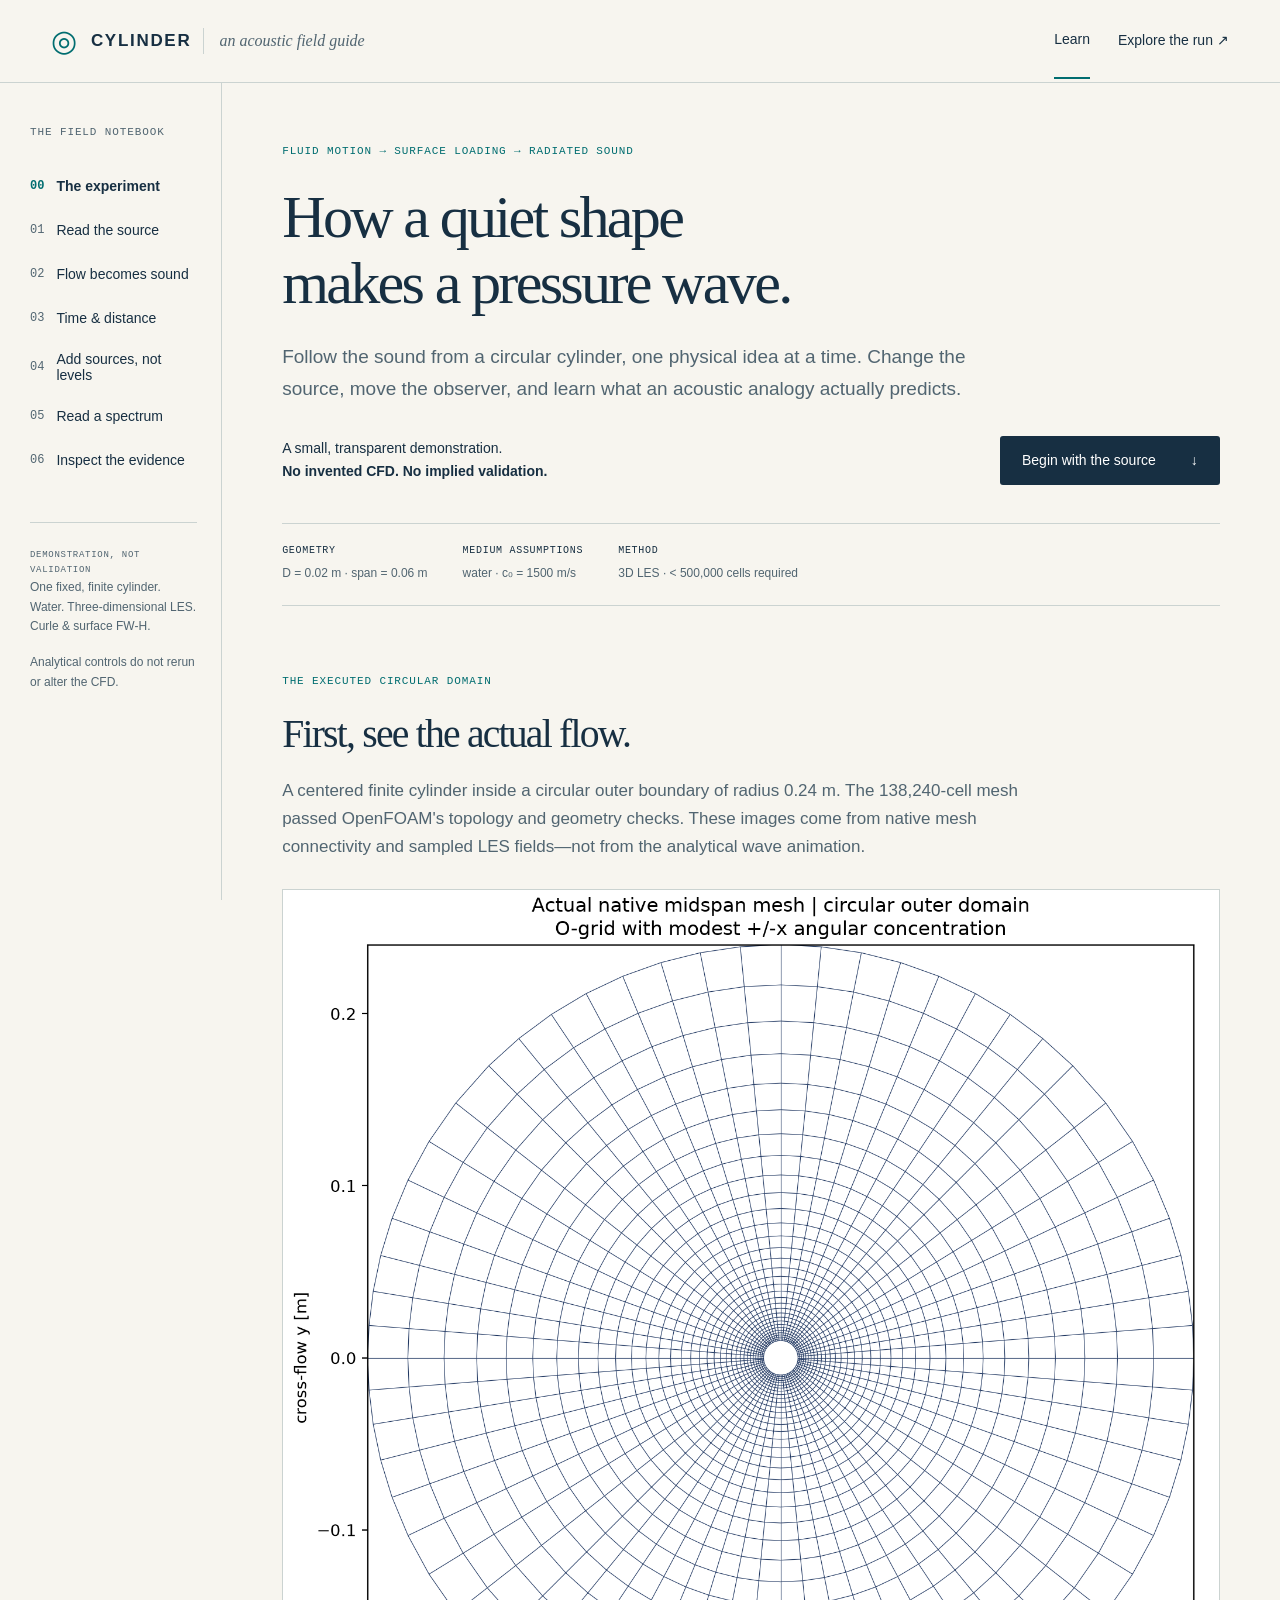
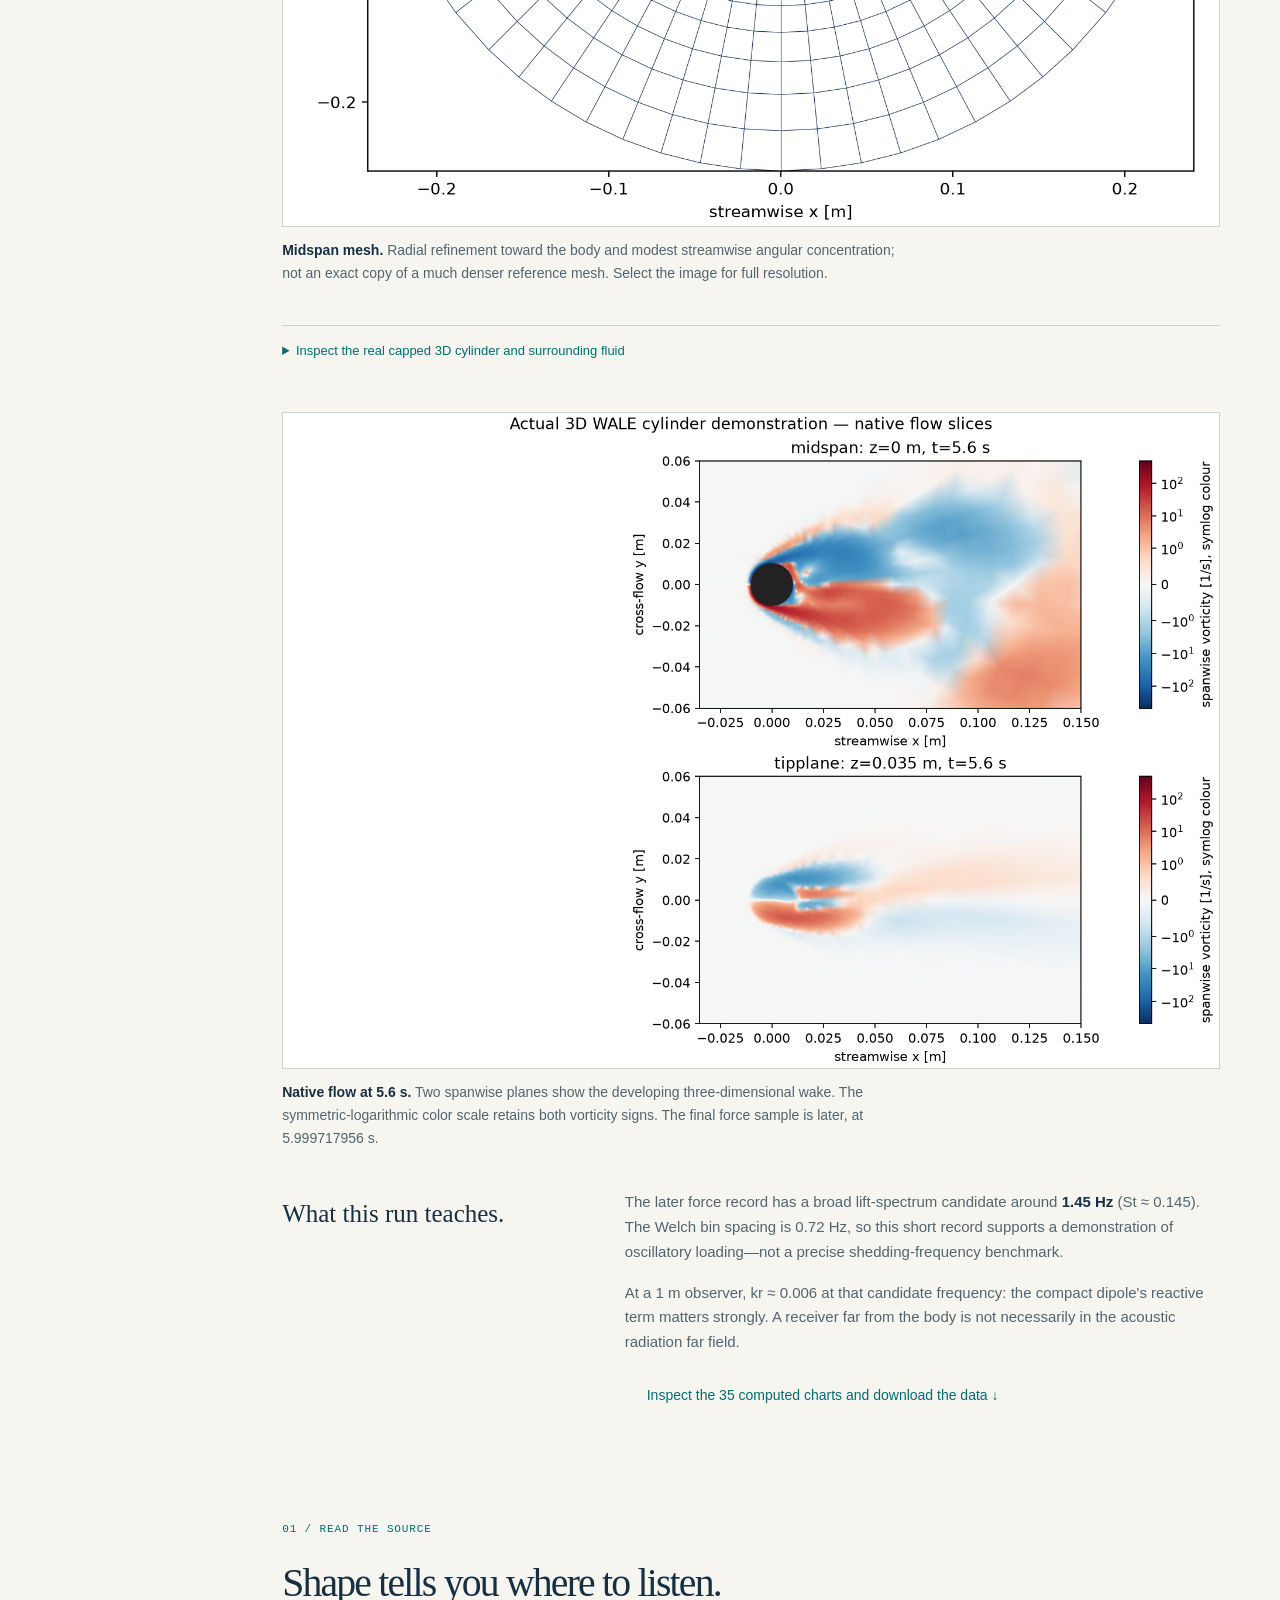
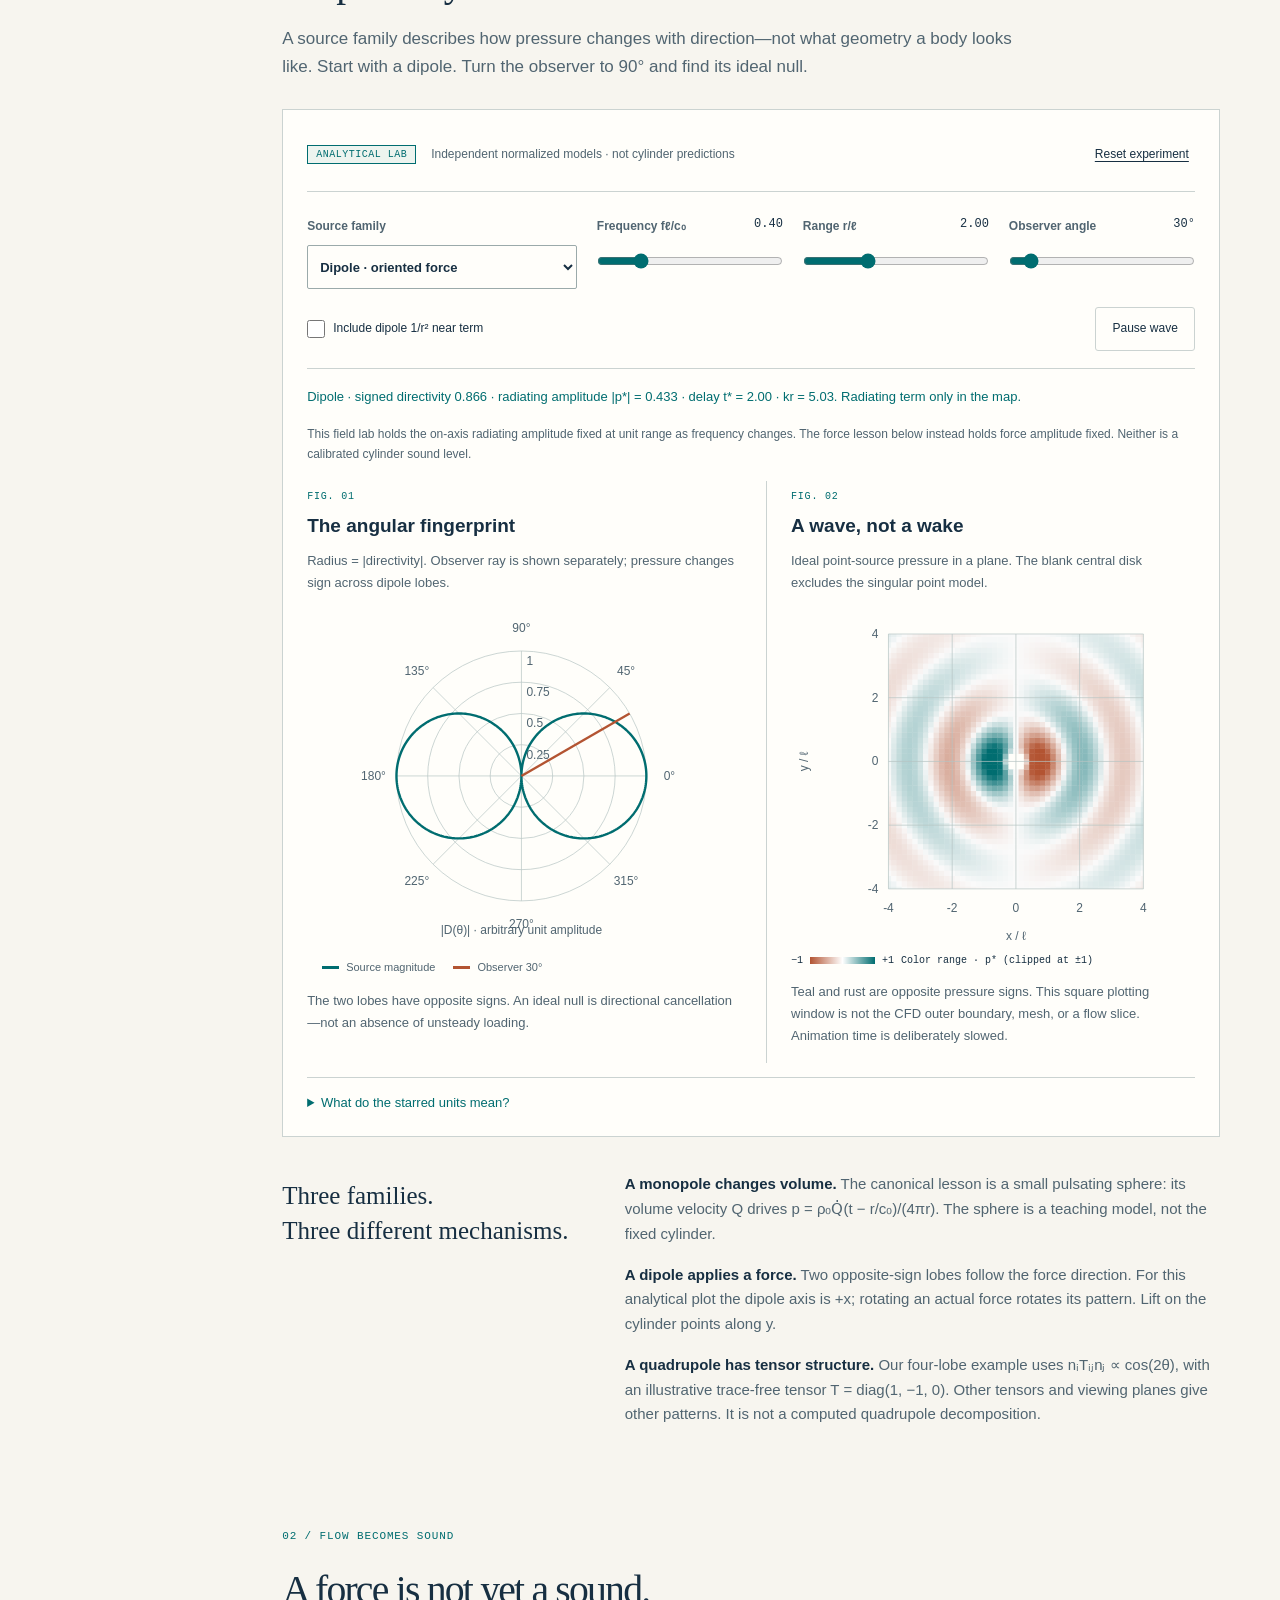
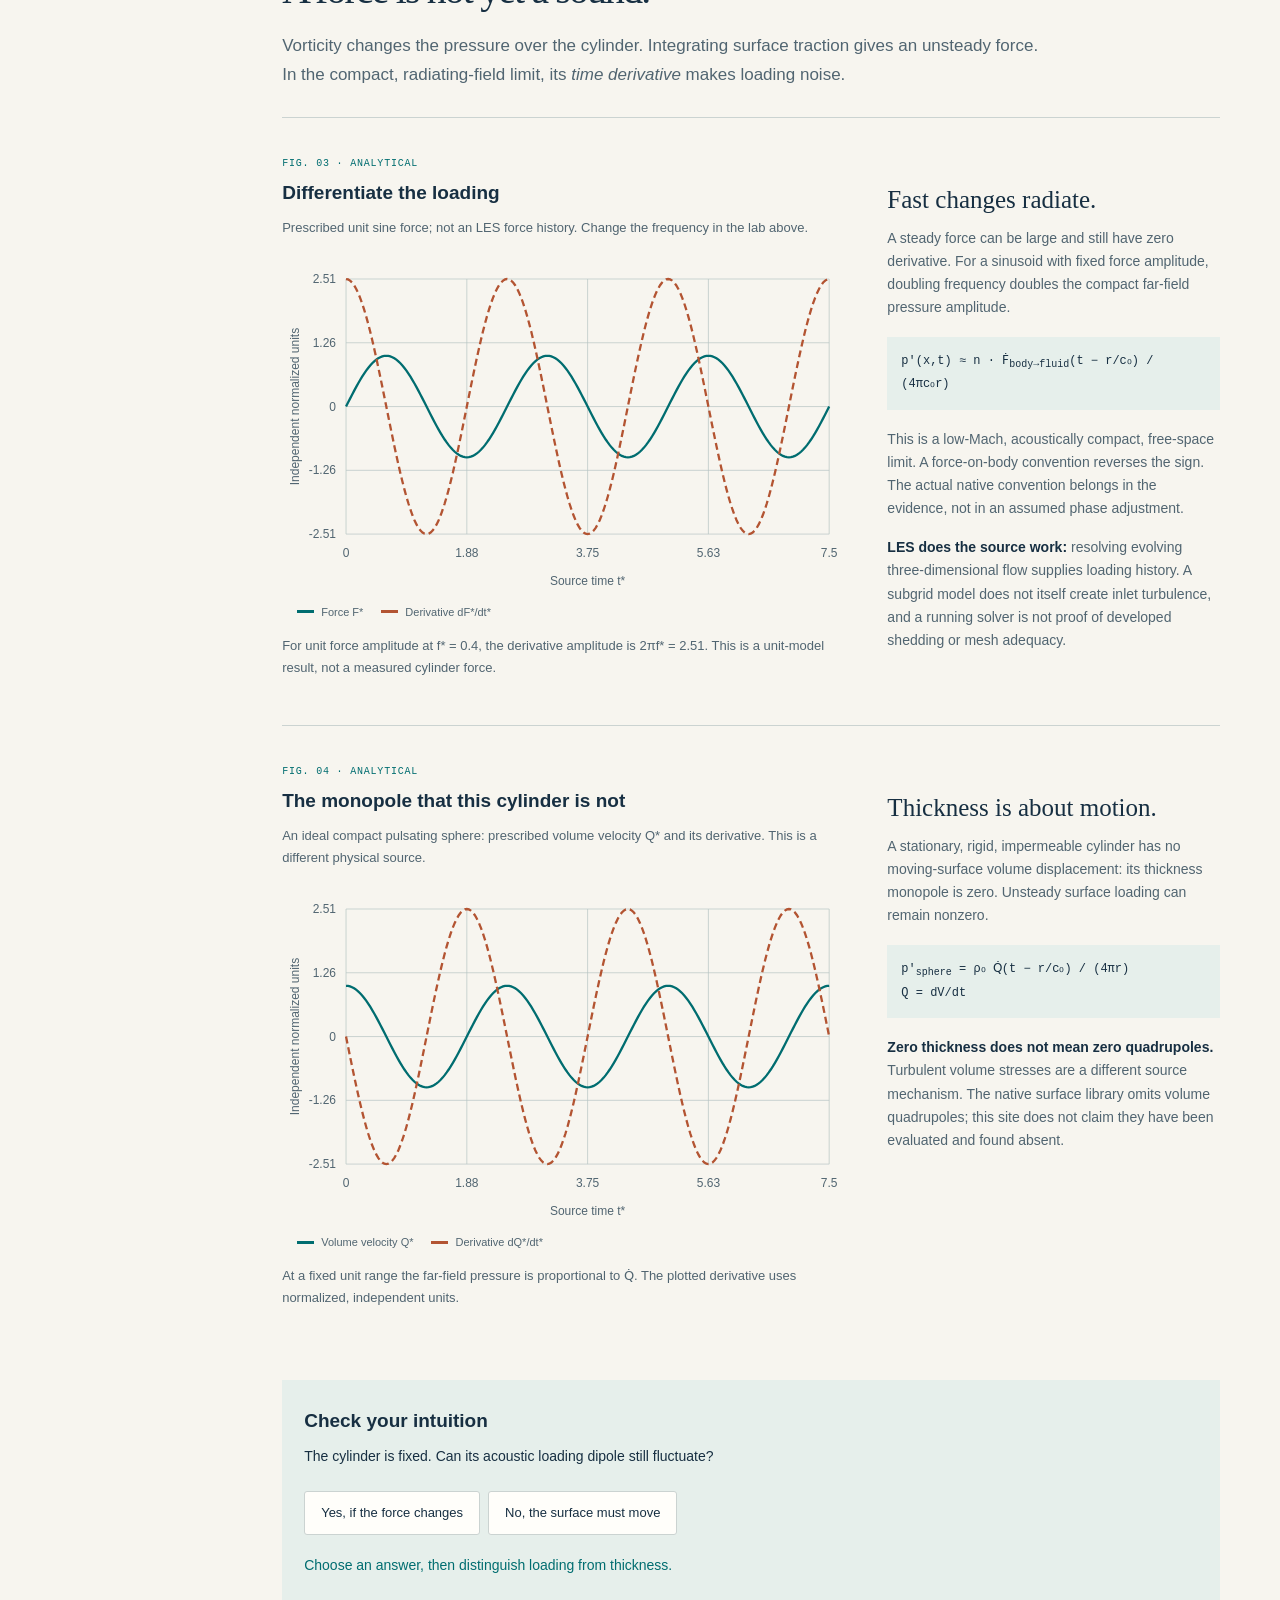
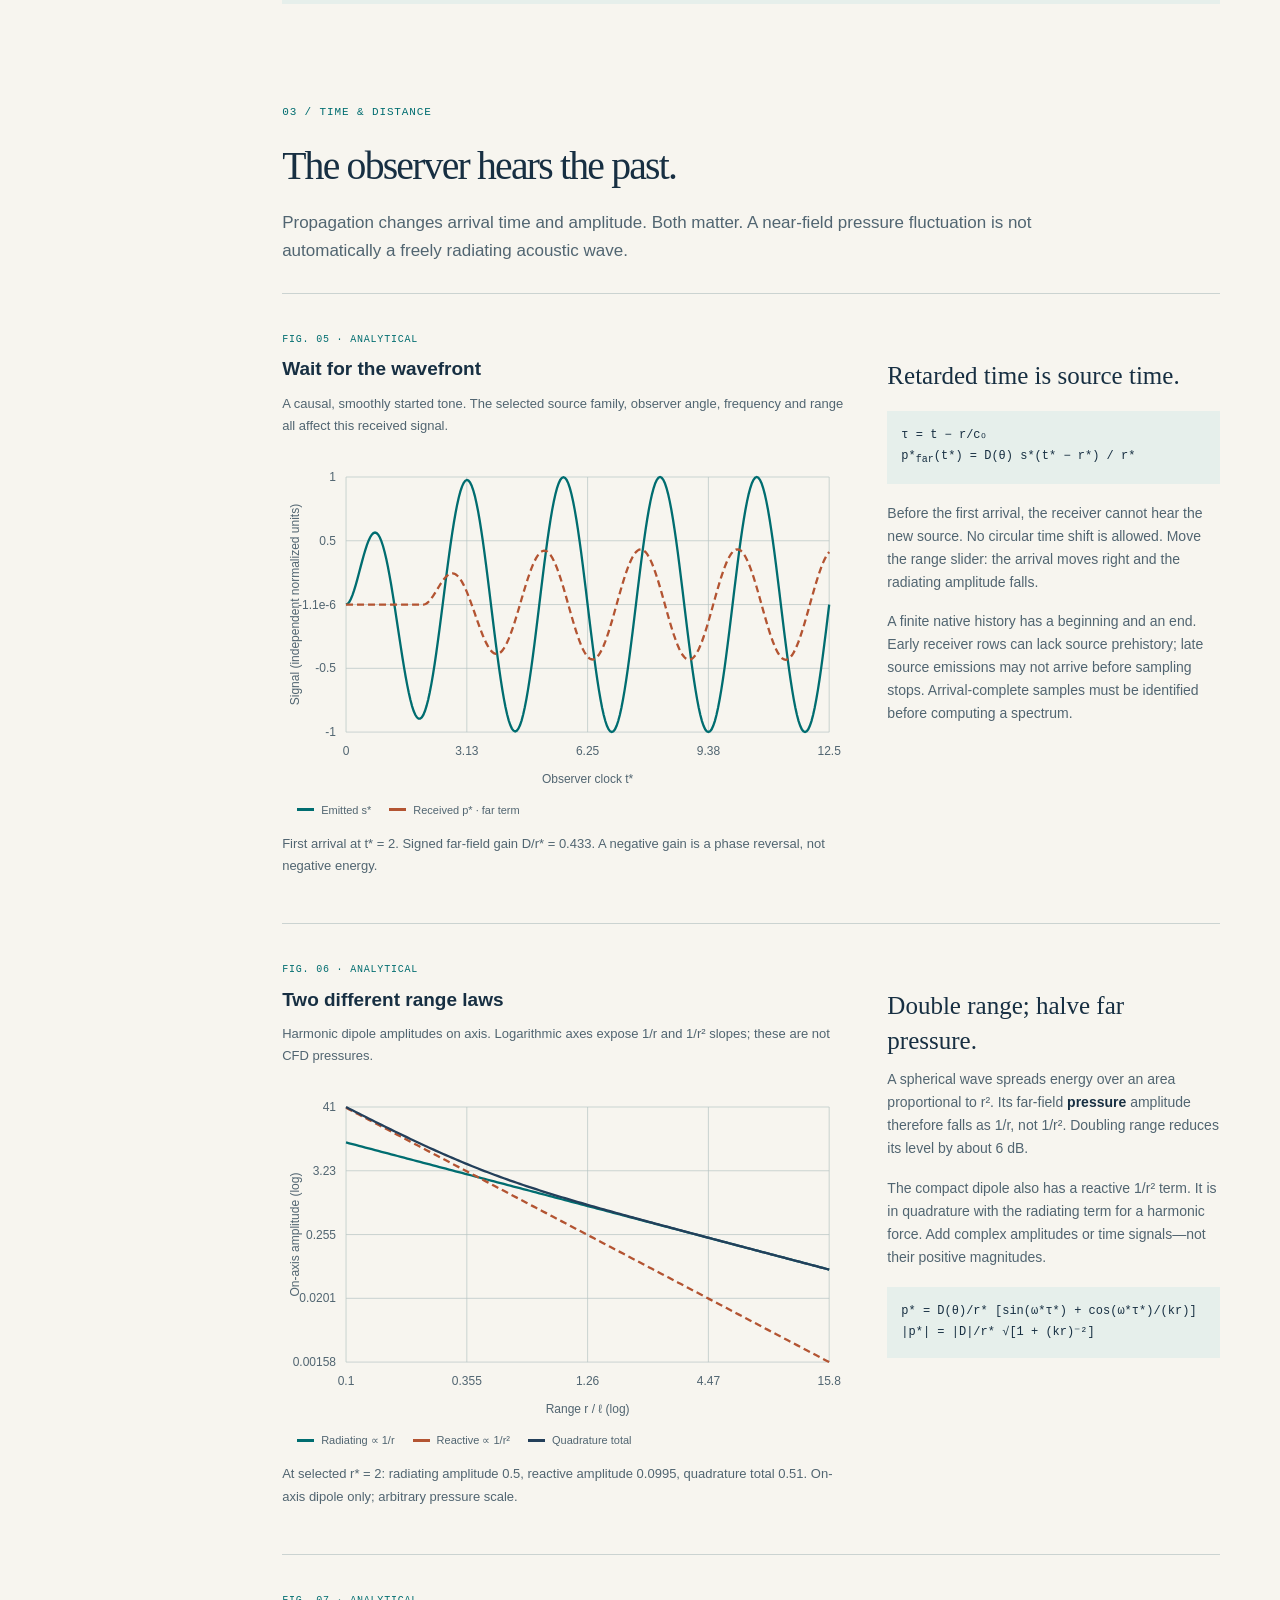
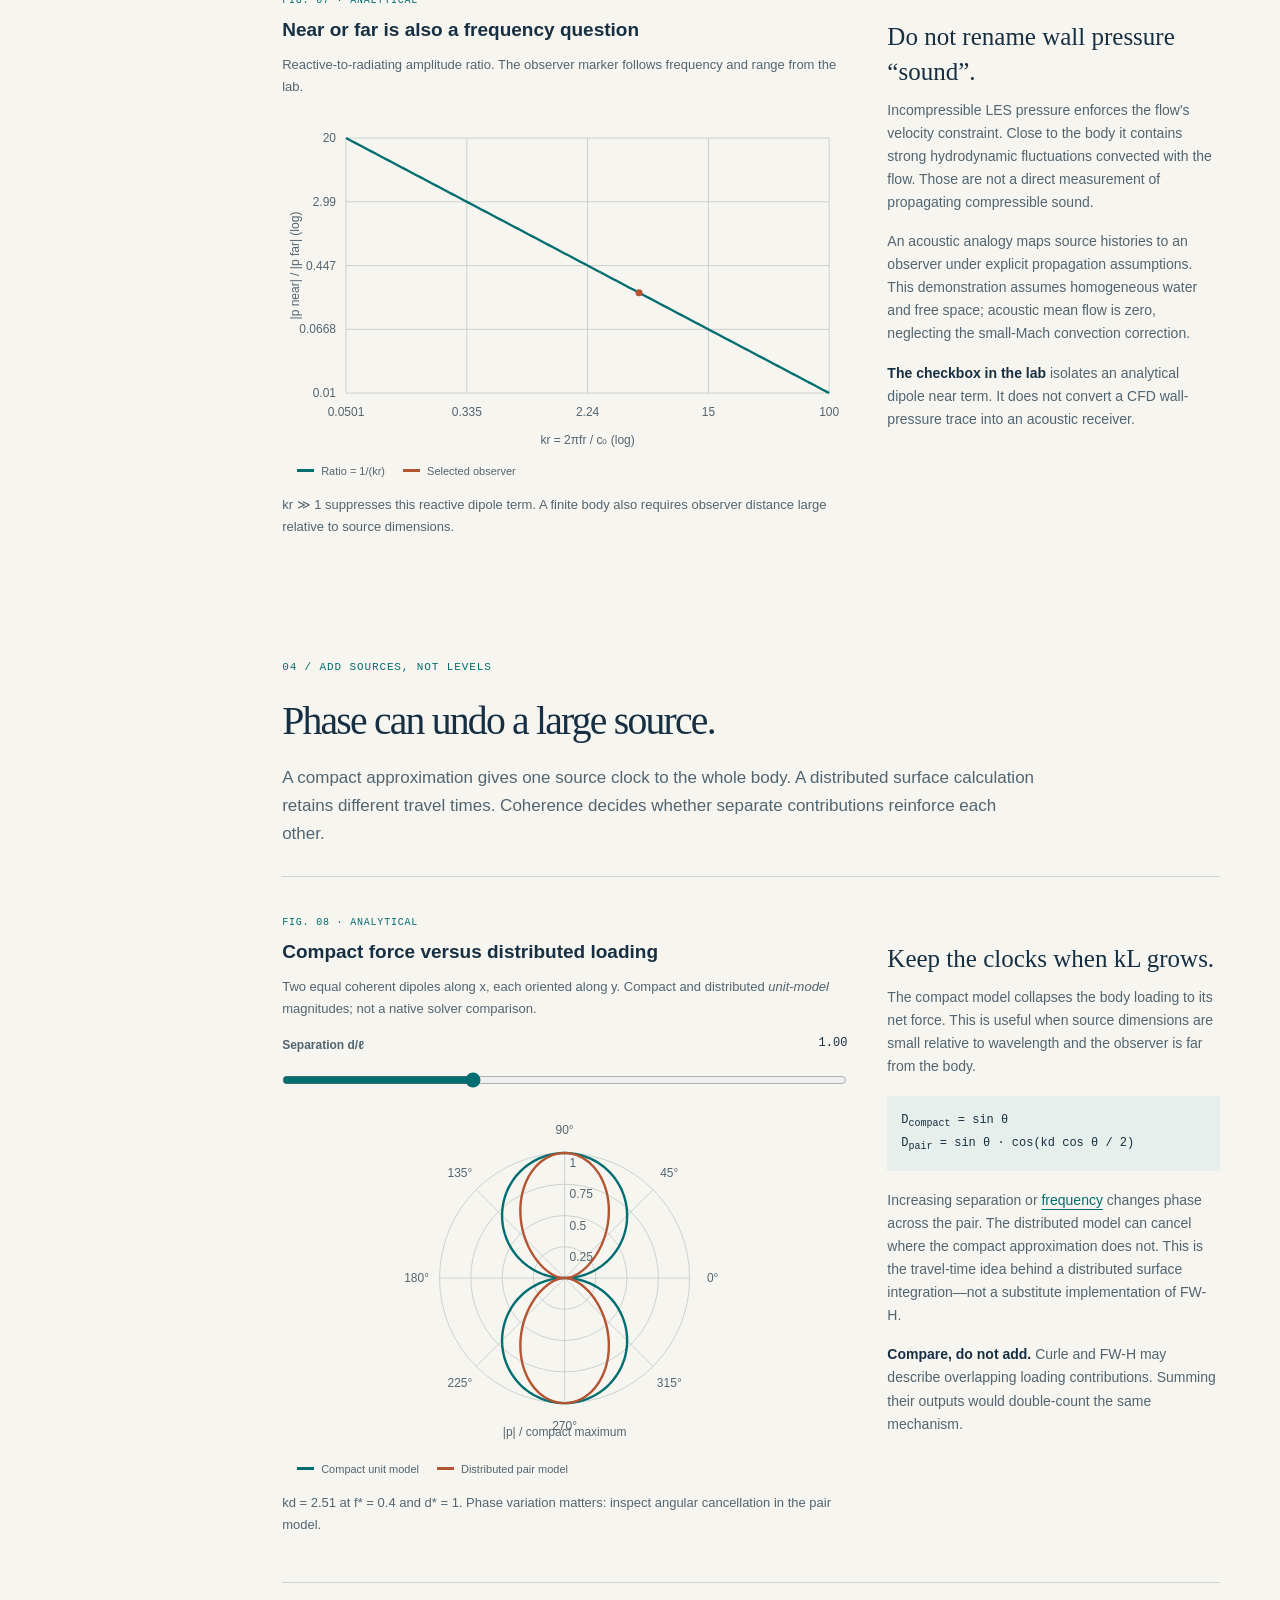
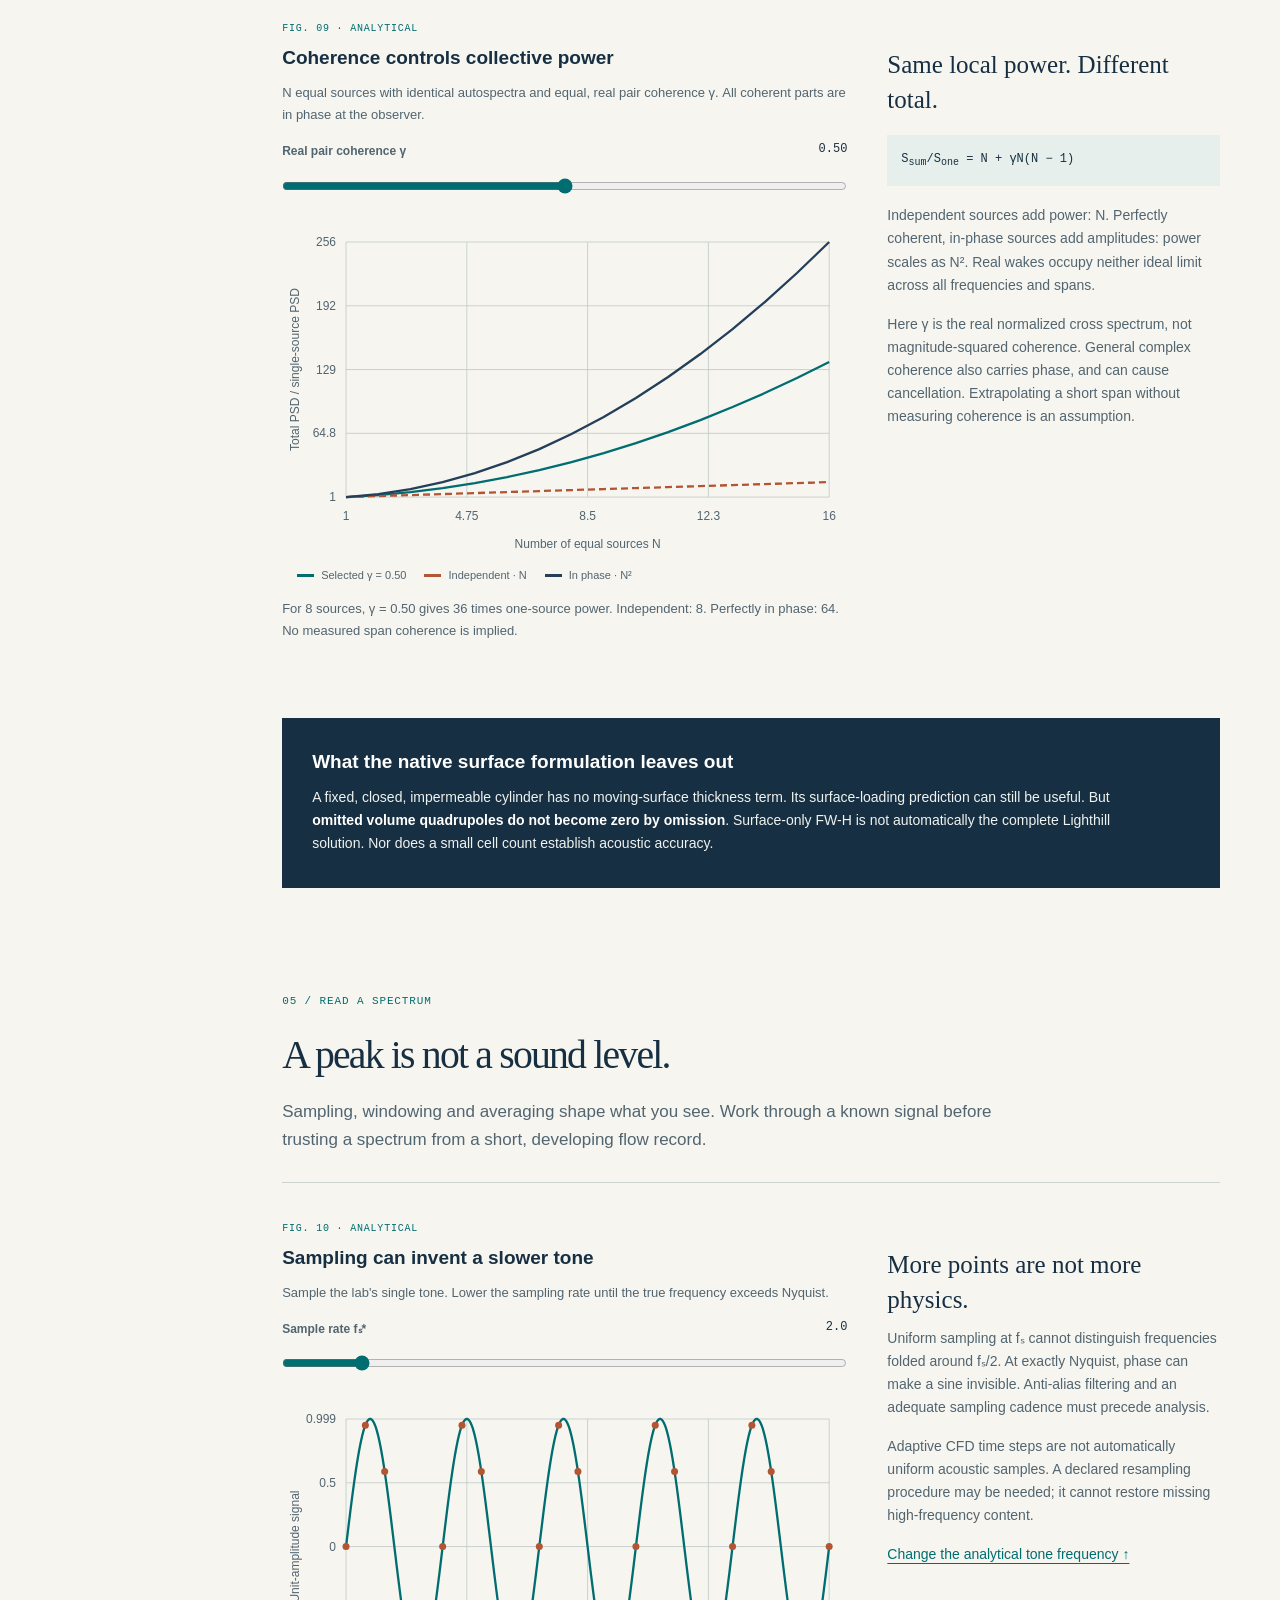
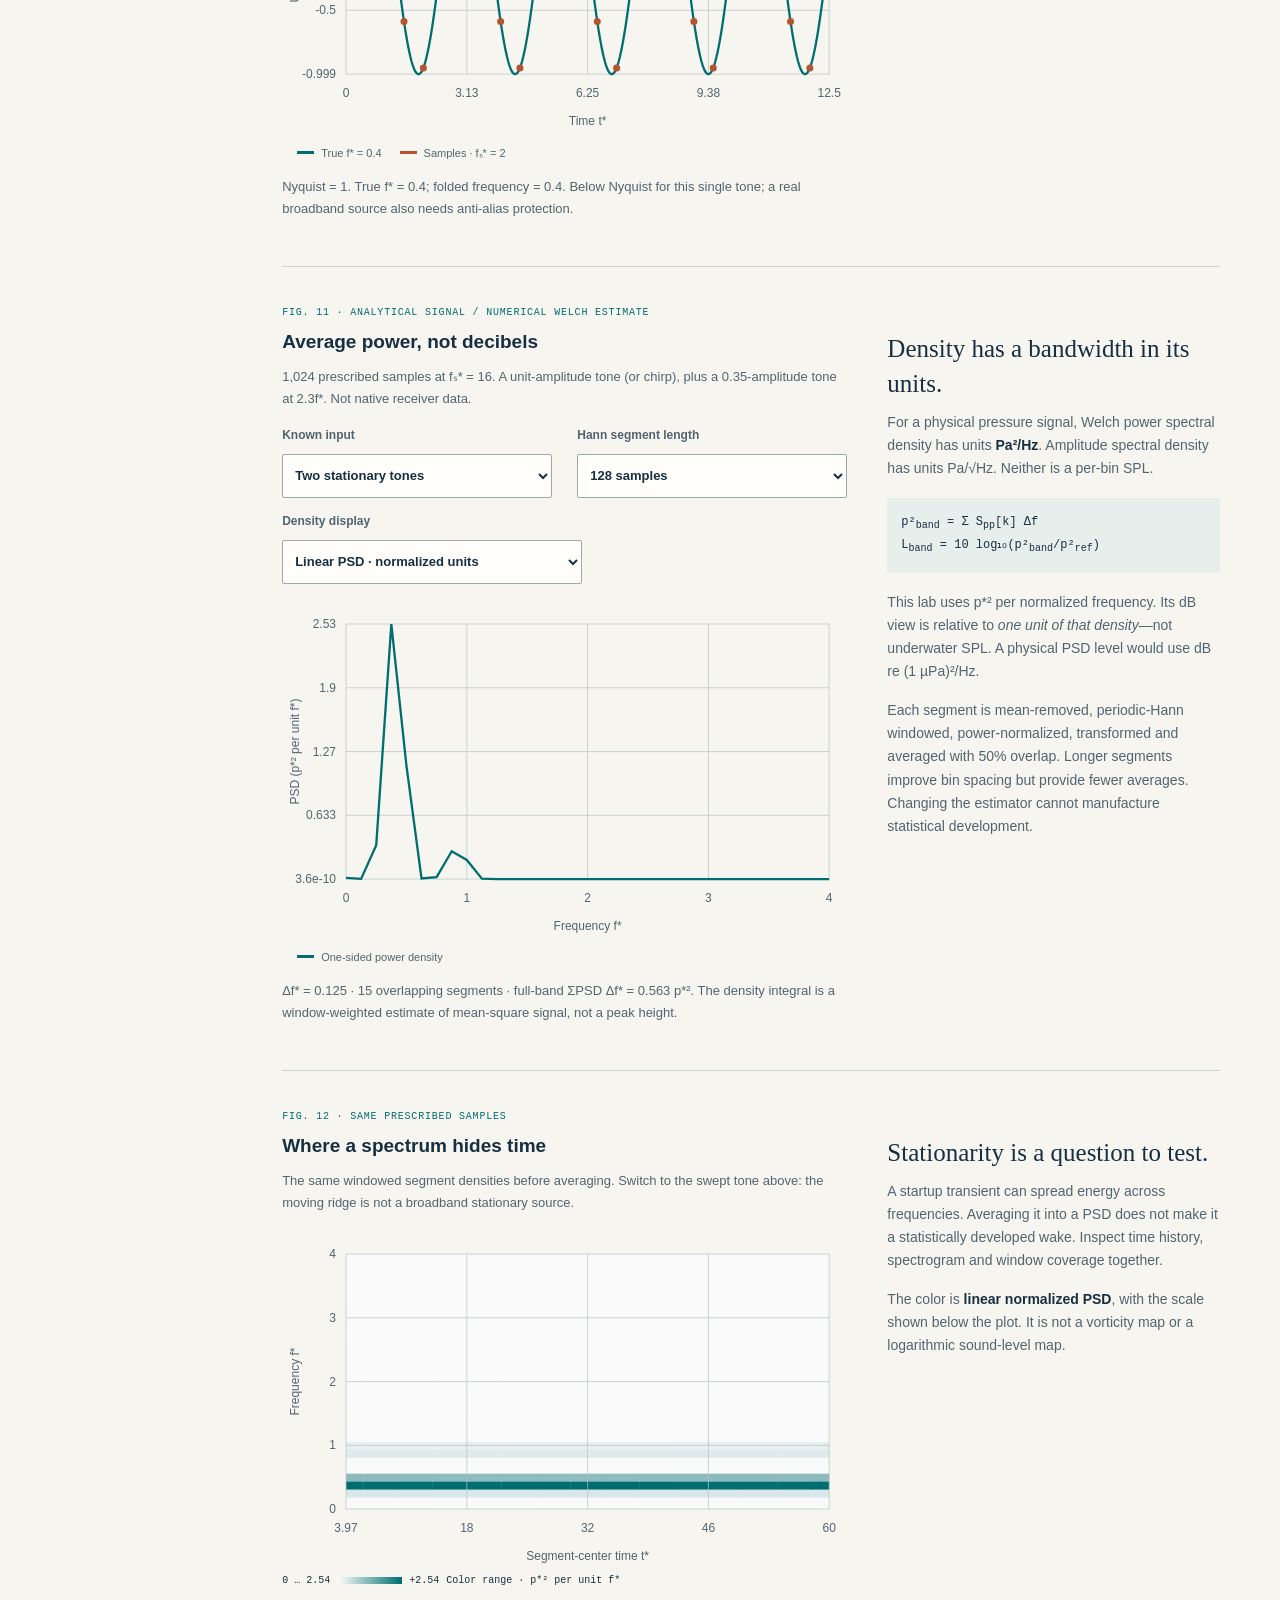
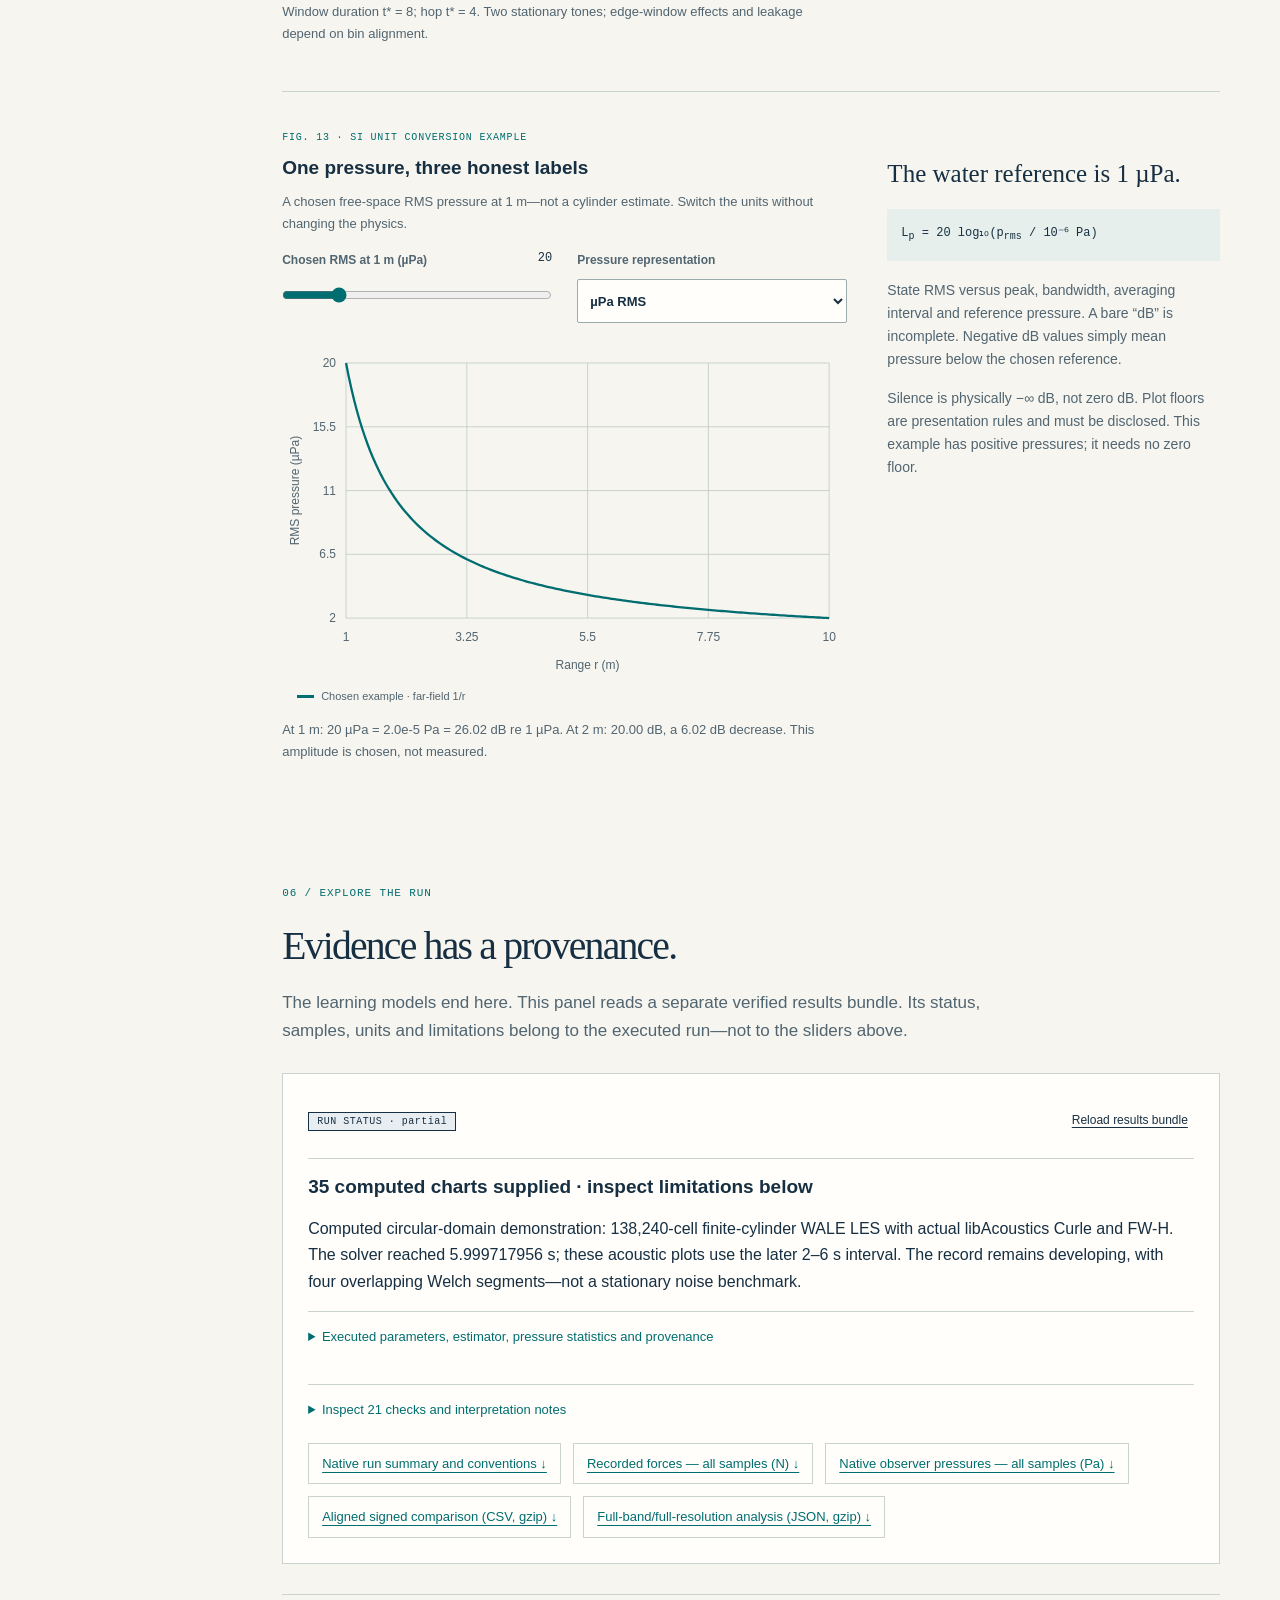
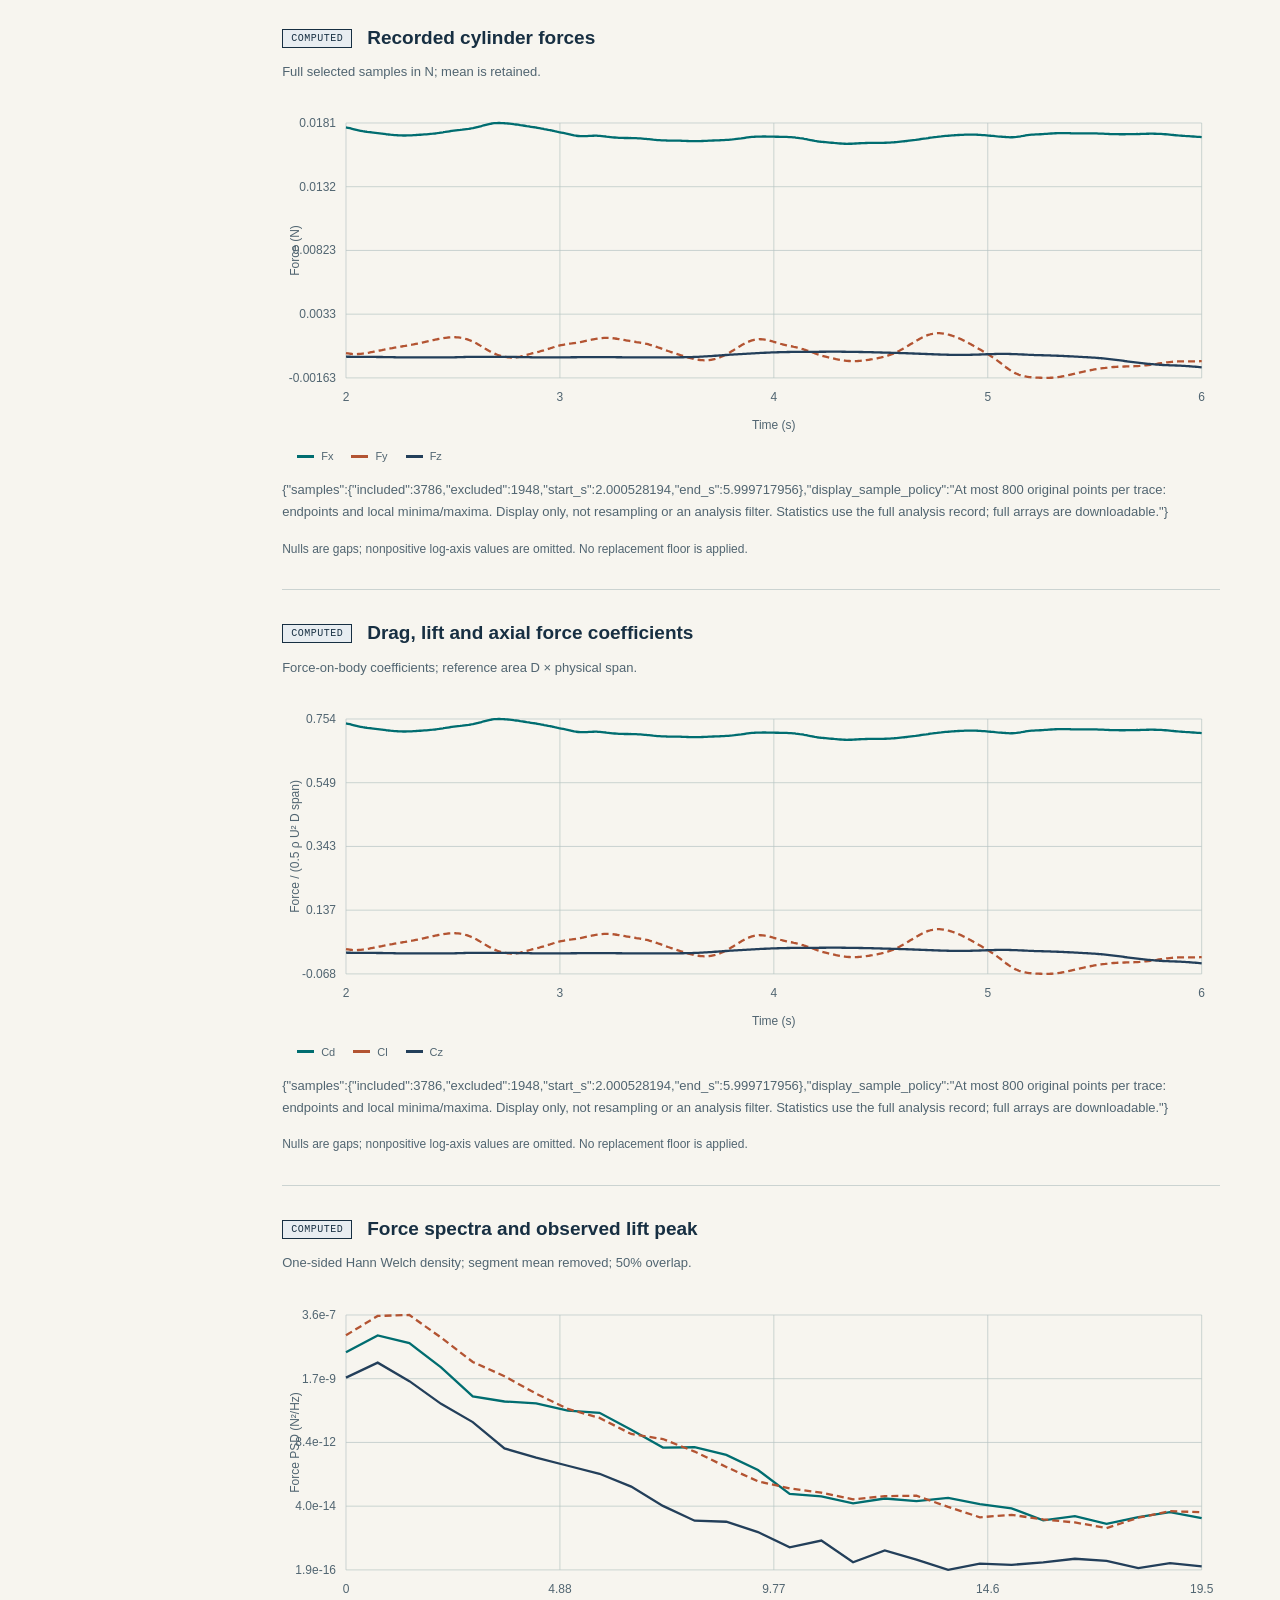
==== site/index.html @ 987f6e9f "Publish circular-cylinder LES and acoustic field guide" ====
<!doctype html>
<html lang="en">
<head>
  <meta charset="utf-8"><meta name="viewport" content="width=device-width, initial-scale=1">
  <meta name="description" content="An interactive field guide to cylinder flow, loading noise, Curle and FW-H. Analytical lessons, with separate evidence from a finite-cylinder LES demonstration.">
  <meta name="theme-color" content="#172f42">
  <title>Cylinder / an acoustic field guide</title>
  <link rel="stylesheet" href="./styles.css">
  <script type="module" src="./app.mjs"></script>
</head>
<body>
<a class="skip" href="#main">Skip to lessons</a>
<header class="masthead"><a class="wordmark" href="#intro"><span class="mark" aria-hidden="true">◎</span> CYLINDER <small>an acoustic field guide</small></a><nav aria-label="Main"><a href="#sources" class="current">Learn</a><a href="#evidence">Explore the run <span aria-hidden="true">↗</span></a></nav></header>
<div class="shell">
<aside class="sidebar"><div class="side-title">THE FIELD NOTEBOOK</div><nav aria-label="Lesson navigation"><a href="#intro">00 <span>The experiment</span></a><a href="#sources">01 <span>Read the source</span></a><a href="#loading">02 <span>Flow becomes sound</span></a><a href="#propagation">03 <span>Time & distance</span></a><a href="#summation">04 <span>Add sources, not levels</span></a><a href="#spectra">05 <span>Read a spectrum</span></a><a href="#evidence">06 <span>Inspect the evidence</span></a></nav><div class="side-note"><span class="tiny-label">DEMONSTRATION, NOT VALIDATION</span><p>One fixed, finite cylinder.<br>Water. Three-dimensional LES.<br>Curle & surface FW-H.</p><p>Analytical controls do not rerun or alter the CFD.</p></div></aside>
<main id="main">
<section id="intro" class="intro"><p class="eyebrow">FLUID MOTION → SURFACE LOADING → RADIATED SOUND</p><h1>How a quiet shape<br>makes a pressure wave.</h1><p class="standfirst">Follow the sound from a circular cylinder, one physical idea at a time. Change the source, move the observer, and learn what an acoustic analogy actually predicts.</p><div class="intro-bottom"><p>A small, transparent demonstration.<br><strong>No invented CFD. No implied validation.</strong></p><a class="button dark" href="#sources">Begin with the source <span aria-hidden="true">↓</span></a></div><div class="case-strip"><span><b>GEOMETRY</b> D = 0.02 m · span = 0.06 m</span><span><b>MEDIUM ASSUMPTIONS</b> water · c₀ = 1500 m/s</span><span><b>METHOD</b> 3D LES · &lt; 500,000 cells required</span></div></section>
<section id="native-geometry" class="lesson">
<div class="section-heading"><p class="eyebrow">THE EXECUTED CIRCULAR DOMAIN</p><h2>First, see the actual flow.</h2><p>A centered finite cylinder inside a circular outer boundary of radius 0.24 m. The 138,240-cell mesh passed OpenFOAM's topology and geometry checks. These images come from native mesh connectivity and sampled LES fields—not from the analytical wave animation.</p></div>
<figure class="native-figure"><a href="./assets/mesh_cross_section.png" target="_blank" rel="noopener"><img src="./assets/mesh_cross_section.png" alt="Actual midspan O-grid with circular outer boundary and centered cylinder" width="1600" height="1600"></a><figcaption><strong>Midspan mesh.</strong> Radial refinement toward the body and modest streamwise angular concentration; not an exact copy of a much denser reference mesh. Select the image for full resolution.</figcaption></figure>
<details class="model-note"><summary>Inspect the real capped 3D cylinder and surrounding fluid</summary><figure class="native-figure"><a href="./assets/mesh_3d.png" target="_blank" rel="noopener"><img src="./assets/mesh_3d.png" alt="Native three-dimensional mesh cutaway showing the finite cylinder, real caps, and fluid beyond both ends"></a><figcaption>The cutaway hides front outer faces for visibility. The body has actual closed end caps; this is not a periodic slice with invented cap loads.</figcaption></figure></details>
<figure class="native-figure"><a href="./assets/flow_vorticity.png" target="_blank" rel="noopener"><img src="./assets/flow_vorticity.png" alt="Native spanwise-vorticity samples at midspan and beyond one cylinder tip at 5.6 seconds"></a><figcaption><strong>Native flow at 5.6 s.</strong> Two spanwise planes show the developing three-dimensional wake. The symmetric-logarithmic color scale retains both vorticity signs. The final force sample is later, at 5.999717956 s.</figcaption></figure>
<div class="reading-row"><h3>What this run teaches.</h3><div><p>The later force record has a broad lift-spectrum candidate around <strong>1.45 Hz</strong> (St ≈ 0.145). The Welch bin spacing is 0.72 Hz, so this short record supports a demonstration of oscillatory loading—not a precise shedding-frequency benchmark.</p><p>At a 1 m observer, kr ≈ 0.006 at that candidate frequency: the compact dipole's reactive term matters strongly. A receiver far from the body is not necessarily in the acoustic radiation far field.</p><p><a class="button" href="#evidence">Inspect the 35 computed charts and download the data ↓</a></p></div></div>
</section>
<section id="sources" class="lesson"><div class="section-heading"><p class="eyebrow">01 / READ THE SOURCE</p><h2>Shape tells you where to listen.</h2><p>A source family describes how pressure changes with direction—not what geometry a body looks like. Start with a dipole. Turn the observer to 90° and find its ideal null.</p></div>
<div class="experiment"><div class="experiment-top"><span class="badge analytical">ANALYTICAL LAB</span><p>Independent normalized models · not cylinder predictions</p><button id="reset" type="button" class="quiet">Reset experiment</button></div>
<div class="controls"><label for="family">Source family<select id="family"><option value="dipole">Dipole · oriented force</option><option value="monopole">Monopole · volume velocity</option><option value="quadrupole">Quadrupole · tensor example</option></select></label><label for="frequency">Frequency fℓ/c₀ <output id="frequency-value" for="frequency">0.40</output><input id="frequency" type="range" min="0.1" max="1.5" step="0.05" value="0.4"></label><label for="range">Range r/ℓ <output id="range-value" for="range">2.00</output><input id="range" type="range" min="0.5" max="5" step="0.1" value="2"></label><label for="angle">Observer angle <output id="angle-value" for="angle">30°</output><input id="angle" type="range" min="0" max="360" step="5" value="30"></label></div>
<div class="lab-toolbar"><label for="near"><input id="near" type="checkbox"> Include dipole 1/r² near term</label><button id="pause" type="button" aria-pressed="false">Pause wave</button></div><p class="live-result" id="experiment-feedback" role="status"></p><p class="hint">This field lab holds the on-axis radiating amplitude fixed at unit range as frequency changes. The force lesson below instead holds force amplitude fixed. Neither is a calibrated cylinder sound level.</p>
<div class="figure-pair"><figure><figcaption><span class="figure-num">FIG. 01</span><h3>The angular fingerprint</h3><p>Radius = |directivity|. Observer ray is shown separately; pressure changes sign across dipole lobes.</p></figcaption><div id="directivity-plot" class="plot"></div><p id="source-feedback" class="figure-note"></p></figure><figure><figcaption><span class="figure-num">FIG. 02</span><h3>A wave, not a wake</h3><p>Ideal point-source pressure in a plane. The blank central disk excludes the singular point model.</p></figcaption><div id="wave-plot" class="plot"></div><p class="figure-note">Teal and rust are opposite pressure signs. This square plotting window is not the CFD outer boundary, mesh, or a flow slice. Animation time is deliberately slowed.</p></figure></div>
<details class="model-note"><summary>What do the starred units mean?</summary><p>Choose an arbitrary length ℓ. Then r* = r/ℓ, t* = c₀t/ℓ, and f* = fℓ/c₀. Pressure p* uses an independent arbitrary scale. No value in this lab is calibrated to the cylinder. Far-field amplitudes are matched across families to compare <em>shape</em>, not source efficiency. Frequency here is not a measured shedding frequency.</p></details></div>
<div class="reading-row"><h3>Three families.<br>Three different mechanisms.</h3><div><p><strong>A monopole changes volume.</strong> The canonical lesson is a small pulsating sphere: its volume velocity Q drives p = ρ₀Q̇(t − r/c₀)/(4πr). The sphere is a teaching model, not the fixed cylinder.</p><p><strong>A dipole applies a force.</strong> Two opposite-sign lobes follow the force direction. For this analytical plot the dipole axis is +x; rotating an actual force rotates its pattern. Lift on the cylinder points along y.</p><p><strong>A quadrupole has tensor structure.</strong> Our four-lobe example uses nᵢTᵢⱼnⱼ ∝ cos(2θ), with an illustrative trace-free tensor T = diag(1, −1, 0). Other tensors and viewing planes give other patterns. It is not a computed quadrupole decomposition.</p></div></div>
</section>
<section id="loading" class="lesson"><div class="section-heading"><p class="eyebrow">02 / FLOW BECOMES SOUND</p><h2>A force is not yet a sound.</h2><p>Vorticity changes the pressure over the cylinder. Integrating surface traction gives an unsteady force. In the compact, radiating-field limit, its <em>time derivative</em> makes loading noise.</p></div>
<div class="lesson-grid"><figure><figcaption><span class="figure-num">FIG. 03 · ANALYTICAL</span><h3>Differentiate the loading</h3><p>Prescribed unit sine force; not an LES force history. Change the frequency in the lab above.</p></figcaption><div id="loading-plot" class="plot"></div><p id="loading-feedback" class="figure-note"></p></figure><div class="lesson-copy"><h3>Fast changes radiate.</h3><p>A steady force can be large and still have zero derivative. For a sinusoid with fixed force amplitude, doubling frequency doubles the compact far-field pressure amplitude.</p><div class="equation">p′(x,t) ≈ n · Ḟ<sub>body→fluid</sub>(t − r/c₀) / (4πc₀r)</div><p>This is a low-Mach, acoustically compact, free-space limit. A force-on-body convention reverses the sign. The actual native convention belongs in the evidence, not in an assumed phase adjustment.</p><p><strong>LES does the source work:</strong> resolving evolving three-dimensional flow supplies loading history. A subgrid model does not itself create inlet turbulence, and a running solver is not proof of developed shedding or mesh adequacy.</p></div></div>
<div class="lesson-grid"><figure><figcaption><span class="figure-num">FIG. 04 · ANALYTICAL</span><h3>The monopole that this cylinder is not</h3><p>An ideal compact pulsating sphere: prescribed volume velocity Q* and its derivative. This is a different physical source.</p></figcaption><div id="monopole-plot" class="plot"></div><p class="figure-note">At a fixed unit range the far-field pressure is proportional to Q̇. The plotted derivative uses normalized, independent units.</p></figure><div class="lesson-copy"><h3>Thickness is about motion.</h3><p>A stationary, rigid, impermeable cylinder has no moving-surface volume displacement: its thickness monopole is zero. Unsteady surface loading can remain nonzero.</p><div class="equation">p′<sub>sphere</sub> = ρ₀ Q̇(t − r/c₀) / (4πr)<br>Q = dV/dt</div><p><strong>Zero thickness does not mean zero quadrupoles.</strong> Turbulent volume stresses are a different source mechanism. The native surface library omits volume quadrupoles; this site does not claim they have been evaluated and found absent.</p></div></div>
<div class="quiz"><h3>Check your intuition</h3><p>The cylinder is fixed. Can its acoustic loading dipole still fluctuate?</p><button type="button" data-answer="yes">Yes, if the force changes</button><button type="button" data-answer="no">No, the surface must move</button><p class="feedback" id="quiz-feedback" role="status">Choose an answer, then distinguish loading from thickness.</p></div></section>
<section id="propagation" class="lesson"><div class="section-heading"><p class="eyebrow">03 / TIME & DISTANCE</p><h2>The observer hears the past.</h2><p>Propagation changes arrival time and amplitude. Both matter. A near-field pressure fluctuation is not automatically a freely radiating acoustic wave.</p></div>
<div class="lesson-grid"><figure><figcaption><span class="figure-num">FIG. 05 · ANALYTICAL</span><h3>Wait for the wavefront</h3><p>A causal, smoothly started tone. The selected source family, observer angle, frequency and range all affect this received signal.</p></figcaption><div id="retardation-plot" class="plot"></div><p id="retardation-feedback" class="figure-note"></p></figure><div class="lesson-copy"><h3>Retarded time is source time.</h3><div class="equation">τ = t − r/c₀<br>p*<sub>far</sub>(t*) = D(θ) s*(t* − r*) / r*</div><p>Before the first arrival, the receiver cannot hear the new source. No circular time shift is allowed. Move the range slider: the arrival moves right and the radiating amplitude falls.</p><p>A finite native history has a beginning and an end. Early receiver rows can lack source prehistory; late source emissions may not arrive before sampling stops. Arrival-complete samples must be identified before computing a spectrum.</p></div></div>
<div class="lesson-grid"><figure><figcaption><span class="figure-num">FIG. 06 · ANALYTICAL</span><h3>Two different range laws</h3><p>Harmonic dipole amplitudes on axis. Logarithmic axes expose 1/r and 1/r² slopes; these are not CFD pressures.</p></figcaption><div id="range-plot" class="plot"></div><p id="range-feedback" class="figure-note"></p></figure><div class="lesson-copy"><h3>Double range; halve far pressure.</h3><p>A spherical wave spreads energy over an area proportional to r². Its far-field <strong>pressure</strong> amplitude therefore falls as 1/r, not 1/r². Doubling range reduces its level by about 6 dB.</p><p>The compact dipole also has a reactive 1/r² term. It is in quadrature with the radiating term for a harmonic force. Add complex amplitudes or time signals—not their positive magnitudes.</p><div class="equation">p* = D(θ)/r* [sin(ω*τ*) + cos(ω*τ*)/(kr)]<br>|p*| = |D|/r* √[1 + (kr)⁻²]</div></div></div>
<div class="lesson-grid"><figure><figcaption><span class="figure-num">FIG. 07 · ANALYTICAL</span><h3>Near or far is also a frequency question</h3><p>Reactive-to-radiating amplitude ratio. The observer marker follows frequency and range from the lab.</p></figcaption><div id="nearfield-plot" class="plot"></div><p class="figure-note">kr ≫ 1 suppresses this reactive dipole term. A finite body also requires observer distance large relative to source dimensions.</p></figure><div class="lesson-copy"><h3>Do not rename wall pressure “sound”.</h3><p>Incompressible LES pressure enforces the flow's velocity constraint. Close to the body it contains strong hydrodynamic fluctuations convected with the flow. Those are not a direct measurement of propagating compressible sound.</p><p>An acoustic analogy maps source histories to an observer under explicit propagation assumptions. This demonstration assumes homogeneous water and free space; acoustic mean flow is zero, neglecting the small-Mach convection correction.</p><p><strong>The checkbox in the lab</strong> isolates an analytical dipole near term. It does not convert a CFD wall-pressure trace into an acoustic receiver.</p></div></div></section>
<!-- Additional lessons are inserted below as independently tested slices. -->
<section id="summation" class="lesson"><div class="section-heading"><p class="eyebrow">04 / ADD SOURCES, NOT LEVELS</p><h2>Phase can undo a large source.</h2><p>A compact approximation gives one source clock to the whole body. A distributed surface calculation retains different travel times. Coherence decides whether separate contributions reinforce each other.</p></div>
<div class="lesson-grid"><figure><figcaption><span class="figure-num">FIG. 08 · ANALYTICAL</span><h3>Compact force versus distributed loading</h3><p>Two equal coherent dipoles along x, each oriented along y. Compact and distributed <em>unit-model</em> magnitudes; not a native solver comparison.</p></figcaption><div class="local-controls"><label for="separation">Separation d/ℓ <output id="separation-value" for="separation">1.00</output><input id="separation" type="range" min="0" max="3" step="0.1" value="1"></label></div><div id="compact-plot" class="plot"></div><p id="compact-feedback" class="figure-note"></p></figure><div class="lesson-copy"><h3>Keep the clocks when kL grows.</h3><p>The compact model collapses the body loading to its net force. This is useful when source dimensions are small relative to wavelength and the observer is far from the body.</p><div class="equation">D<sub>compact</sub> = sin θ<br>D<sub>pair</sub> = sin θ · cos(kd cos θ / 2)</div><p>Increasing separation or <a href="#sources">frequency</a> changes phase across the pair. The distributed model can cancel where the compact approximation does not. This is the travel-time idea behind a distributed surface integration—not a substitute implementation of FW-H.</p><p><strong>Compare, do not add.</strong> Curle and FW-H may describe overlapping loading contributions. Summing their outputs would double-count the same mechanism.</p></div></div>
<div class="lesson-grid"><figure><figcaption><span class="figure-num">FIG. 09 · ANALYTICAL</span><h3>Coherence controls collective power</h3><p>N equal sources with identical autospectra and equal, real pair coherence γ. All coherent parts are in phase at the observer.</p></figcaption><div class="local-controls"><label for="coherence">Real pair coherence γ <output id="coherence-value" for="coherence">0.50</output><input id="coherence" type="range" min="0" max="1" step="0.05" value="0.5"></label></div><div id="coherence-plot" class="plot"></div><p id="coherence-feedback" class="figure-note"></p></figure><div class="lesson-copy"><h3>Same local power. Different total.</h3><div class="equation">S<sub>sum</sub>/S<sub>one</sub> = N + γN(N − 1)</div><p>Independent sources add power: N. Perfectly coherent, in-phase sources add amplitudes: power scales as N². Real wakes occupy neither ideal limit across all frequencies and spans.</p><p>Here γ is the real normalized cross spectrum, not magnitude-squared coherence. General complex coherence also carries phase, and can cause cancellation. Extrapolating a short span without measuring coherence is an assumption.</p></div></div>
<div class="callout"><h3>What the native surface formulation leaves out</h3><p>A fixed, closed, impermeable cylinder has no moving-surface thickness term. Its surface-loading prediction can still be useful. But <strong>omitted volume quadrupoles do not become zero by omission</strong>. Surface-only FW-H is not automatically the complete Lighthill solution. Nor does a small cell count establish acoustic accuracy.</p></div></section>
<!-- Spectral and results lessons follow. -->
<section id="spectra" class="lesson"><div class="section-heading"><p class="eyebrow">05 / READ A SPECTRUM</p><h2>A peak is not a sound level.</h2><p>Sampling, windowing and averaging shape what you see. Work through a known signal before trusting a spectrum from a short, developing flow record.</p></div>
<div class="lesson-grid"><figure><figcaption><span class="figure-num">FIG. 10 · ANALYTICAL</span><h3>Sampling can invent a slower tone</h3><p>Sample the lab's single tone. Lower the sampling rate until the true frequency exceeds Nyquist.</p></figcaption><div class="local-controls"><label for="sample-rate">Sample rate fₛ* <output id="sample-rate-value" for="sample-rate">2.0</output><input id="sample-rate" type="range" min="0.5" max="12" step="0.5" value="2"></label></div><div id="sampling-plot" class="plot"></div><p id="sampling-feedback" class="figure-note" role="status"></p></figure><div class="lesson-copy"><h3>More points are not more physics.</h3><p>Uniform sampling at fₛ cannot distinguish frequencies folded around fₛ/2. At exactly Nyquist, phase can make a sine invisible. Anti-alias filtering and an adequate sampling cadence must precede analysis.</p><p>Adaptive CFD time steps are not automatically uniform acoustic samples. A declared resampling procedure may be needed; it cannot restore missing high-frequency content.</p><p><a href="#sources">Change the analytical tone frequency ↑</a></p></div></div>
<div class="lesson-grid"><figure><figcaption><span class="figure-num">FIG. 11 · ANALYTICAL SIGNAL / NUMERICAL WELCH ESTIMATE</span><h3>Average power, not decibels</h3><p>1,024 prescribed samples at fₛ* = 16. A unit-amplitude tone (or chirp), plus a 0.35-amplitude tone at 2.3f*. Not native receiver data.</p></figcaption><div class="local-controls"><label for="signal-type">Known input<select id="signal-type"><option value="stationary">Two stationary tones</option><option value="chirp">Swept first tone + fixed second</option></select></label><label for="segment">Hann segment length<select id="segment"><option value="64">64 samples · finer time resolution</option><option value="128" selected>128 samples</option><option value="256">256 samples · finer frequency resolution</option></select></label><label for="psd-units">Density display<select id="psd-units"><option value="linear">Linear PSD · normalized units</option><option value="db">dB relative to unit density</option></select></label></div><div id="psd-plot" class="plot"></div><p id="psd-feedback" class="figure-note" role="status"></p></figure><div class="lesson-copy"><h3>Density has a bandwidth in its units.</h3><p>For a physical pressure signal, Welch power spectral density has units <strong>Pa²/Hz</strong>. Amplitude spectral density has units Pa/√Hz. Neither is a per-bin SPL.</p><div class="equation">p²<sub>band</sub> = Σ S<sub>pp</sub>[k] Δf<br>L<sub>band</sub> = 10 log₁₀(p²<sub>band</sub>/p²<sub>ref</sub>)</div><p>This lab uses p*² per normalized frequency. Its dB view is relative to <em>one unit of that density</em>—not underwater SPL. A physical PSD level would use dB re (1 µPa)²/Hz.</p><p>Each segment is mean-removed, periodic-Hann windowed, power-normalized, transformed and averaged with 50% overlap. Longer segments improve bin spacing but provide fewer averages. Changing the estimator cannot manufacture statistical development.</p></div></div>
<div class="lesson-grid"><figure><figcaption><span class="figure-num">FIG. 12 · SAME PRESCRIBED SAMPLES</span><h3>Where a spectrum hides time</h3><p>The same windowed segment densities before averaging. Switch to the swept tone above: the moving ridge is not a broadband stationary source.</p></figcaption><div id="spectrogram-plot" class="plot"></div><p id="spectrogram-feedback" class="figure-note"></p></figure><div class="lesson-copy"><h3>Stationarity is a question to test.</h3><p>A startup transient can spread energy across frequencies. Averaging it into a PSD does not make it a statistically developed wake. Inspect time history, spectrogram and window coverage together.</p><p>The color is <strong>linear normalized PSD</strong>, with the scale shown below the plot. It is not a vorticity map or a logarithmic sound-level map.</p></div></div>
<div class="lesson-grid"><figure><figcaption><span class="figure-num">FIG. 13 · SI UNIT CONVERSION EXAMPLE</span><h3>One pressure, three honest labels</h3><p>A chosen free-space RMS pressure at 1 m—not a cylinder estimate. Switch the units without changing the physics.</p></figcaption><div class="local-controls"><label for="rms">Chosen RMS at 1 m (µPa) <output id="rms-value" for="rms">20</output><input id="rms" type="range" min="1" max="100" step="1" value="20"></label><label for="level-units">Pressure representation<select id="level-units"><option value="upa">µPa RMS</option><option value="pa">Pa RMS</option><option value="db">dB re 1 µPa · RMS SPL</option></select></label></div><div id="level-plot" class="plot"></div><p id="level-feedback" class="figure-note" role="status"></p></figure><div class="lesson-copy"><h3>The water reference is 1 µPa.</h3><div class="equation">L<sub>p</sub> = 20 log₁₀(p<sub>rms</sub> / 10⁻⁶ Pa)</div><p>State RMS versus peak, bandwidth, averaging interval and reference pressure. A bare “dB” is incomplete. Negative dB values simply mean pressure below the chosen reference.</p><p>Silence is physically −∞ dB, not zero dB. Plot floors are presentation rules and must be disclosed. This example has positive pressures; it needs no zero floor.</p></div></div></section>
<!-- Verified native results are loaded separately below. -->
<section id="evidence" class="lesson"><div class="section-heading"><p class="eyebrow">06 / EXPLORE THE RUN</p><h2>Evidence has a provenance.</h2><p>The learning models end here. This panel reads a separate verified results bundle. Its status, samples, units and limitations belong to the executed run—not to the sliders above.</p></div><div class="status-panel"><div class="experiment-top"><span class="badge pending" id="run-status">READING RESULTS</span><button id="retry-results" type="button" class="quiet">Reload results bundle</button></div><h3 id="run-title">Loading the native-results handover</h3><p id="run-summary" role="status">No computed values are shown until the results file has been read.</p><div id="run-metadata"></div><div id="run-checks"></div><div id="run-downloads" class="download-list"></div></div><div id="computed-charts"></div><div class="reading-row"><h3>What would count<br>as evidence?</h3><div><p><strong>Mesh and run:</strong> a genuinely 3D, finite, closed-end cylinder with fluid beyond both ends; fewer than 500,000 cells; actual mesh checks, solver exit, time coverage and input identities.</p><p><strong>Source and receiver:</strong> force sign and traction convention, dimensional pressure conversion, sampling cadence, observer coordinates, receiver-clock convention and complete retarded arrivals. Native Curle and FW-H labels are reserved for executed libAcoustics output.</p><p><strong>Interpretation:</strong> startup, observed shedding, statistical development and mesh adequacy are distinct gates. A short bounded run can demonstrate execution without demonstrating a converged noise prediction.</p></div></div><details class="model-note"><summary>How to reproduce and extend this demonstration</summary><p>The public repository contains the source, native case workflow, analysis tests and static site. The page itself launches no solver. Serve this directory with a basic HTTP server or publish it as a GitHub Pages artifact; it uses no CDN, framework or Node build step.</p><p>Results are fetched from <code>./data/results.json</code>. Missing or rejected data remain visibly pending/unavailable. Charts preserve their supplied units and origin. Null samples create gaps; nonpositive values are omitted on logarithmic axes, never silently replaced by a positive floor.</p></details></section>
<footer><p>CYLINDER / an acoustic field guide</p><p>Free-space propagation · stationary homogeneous water · educational demonstration</p><a href="https://doi.org/10.1098/rspa.1955.0191">Curle (1955)</a><a href="https://doi.org/10.1098/rsta.1969.0031">Ffowcs Williams & Hawkings (1969)</a><a href="https://github.com/unicfdlab/libAcoustics">libAcoustics source</a></footer>
</main></div>
<noscript><p class="no-script">JavaScript is required for interactive analytical plots and the results adapter. The lesson text remains readable.</p></noscript>
</body>
</html>
---- site/styles.css ----
:root{--paper:#f7f5ef;--surface:#fffefa;--ink:#172f42;--muted:#516571;--line:#cbd3d1;--teal:#006d70;--rust:#b35432;--pale:#e6efeb;--sans:'Aptos','Segoe UI',Arial,sans-serif;--serif:'Iowan Old Style','Palatino Linotype',Palatino,Georgia,serif;--mono:'SFMono-Regular',Consolas,monospace}
*{box-sizing:border-box}html{scroll-behavior:smooth;scroll-padding-top:95px}body{margin:0;background:var(--paper);color:var(--ink);font-family:var(--sans);line-height:1.65;font-size:16px}a{color:var(--teal);text-underline-offset:4px}button,input,select{font:inherit}button,a.button{cursor:pointer}button,select{min-height:44px}button{border:1px solid var(--line);background:var(--surface);color:var(--ink);padding:7px 16px;border-radius:3px}button:hover{background:var(--pale);border-color:var(--teal)}a:hover{color:var(--ink)}:focus-visible{outline:3px solid var(--rust);outline-offset:4px}.skip{position:absolute;top:-100px;left:12px;background:var(--surface);padding:12px;z-index:50}.skip:focus{top:12px}.masthead{height:83px;background:var(--paper);border-bottom:1px solid var(--line);display:flex;align-items:center;justify-content:space-between;padding:0 4vw;position:sticky;top:0;z-index:10}.wordmark{text-decoration:none;color:var(--ink);font-size:17px;font-weight:750;letter-spacing:.1em;display:flex;align-items:center;gap:12px}.wordmark small{font-family:var(--serif);font-weight:400;letter-spacing:0;color:var(--muted);font-style:italic;font-size:16px;border-left:1px solid var(--line);padding-left:15px}.mark{font-size:30px;color:var(--teal);font-weight:400}.masthead nav{display:flex;gap:28px;align-items:center}.masthead nav a{color:var(--ink);text-decoration:none;font-size:14px;padding:25px 0}.masthead nav .current{border-bottom:2px solid var(--teal)}.shell{display:grid;grid-template-columns:222px minmax(0,1fr);max-width:1600px;margin:0 auto}.sidebar{border-right:1px solid var(--line);padding:40px 24px 30px 30px;position:sticky;top:83px;height:calc(100vh - 83px);align-self:start;overflow:auto}.side-title,.tiny-label,.eyebrow,.figure-num{font-family:var(--mono);font-size:11px;letter-spacing:.08em;font-weight:500}.side-title{margin-bottom:23px;color:var(--muted)}.sidebar nav a{display:flex;gap:12px;padding:11px 0;min-height:44px;font:12px var(--mono);text-decoration:none;color:var(--muted);align-items:center}.sidebar nav a span{font:14px var(--sans);color:var(--ink)}.sidebar nav a[aria-current]{color:var(--teal);font-weight:700}.sidebar nav a[aria-current] span{font-weight:700}.side-note{border-top:1px solid var(--line);padding-top:25px;margin-top:40px;font-size:12px;color:var(--muted)}.tiny-label{font-size:9px;display:block}main{min-width:0;padding:0 clamp(22px,4.7vw,80px)}.intro{padding:59px 0 0}.eyebrow{color:var(--teal);margin:0 0 22px;line-height:1.8}h1,h2{font-family:var(--serif);font-weight:400;letter-spacing:-.045em;line-height:1.1}h1{font-size:clamp(40px,4.7vw,70px);margin:0 0 25px}h2{font-size:clamp(34px,3.1vw,47px);margin:0 0 20px}h3{font-size:19px;line-height:1.4;margin:6px 0 10px;font-weight:600}p{margin:0 0 16px}.standfirst{font-size:19px;line-height:1.7;max-width:720px;color:var(--muted)}.intro-bottom{display:flex;gap:25px;align-items:center;justify-content:space-between;margin:30px 0 38px}.intro-bottom p{font-size:14px;margin:0}.button{display:inline-flex;align-items:center;gap:35px;padding:13px 22px;text-decoration:none;border-radius:3px;white-space:nowrap;font-size:14px}.dark{background:var(--ink);color:white}.dark:hover{background:var(--teal);color:white}.case-strip{display:flex;flex-wrap:wrap;gap:20px 35px;border-top:1px solid var(--line);border-bottom:1px solid var(--line);padding:21px 0;font-size:12px;color:var(--muted)}.case-strip b{display:block;font:10px var(--mono);margin-bottom:8px;color:var(--ink);letter-spacing:.07em}.lesson{padding:66px 0 8px}.section-heading{max-width:760px;margin-bottom:28px}.section-heading>p:last-child{color:var(--muted);font-size:17px}.experiment{background:var(--surface);border:1px solid var(--line);padding:22px 24px 0}.experiment-top{display:flex;flex-wrap:wrap;gap:10px 15px;align-items:center;border-bottom:1px solid var(--line);padding-bottom:15px}.experiment-top p{font-size:12px;margin:0;color:var(--muted)}.badge{display:inline-flex;align-items:center;padding:3px 8px;font:10px var(--mono);letter-spacing:.05em;border:1px solid currentColor;white-space:nowrap}.badge.analytical{color:var(--teal);background:#edf4ef}.badge.computed{color:var(--ink);background:#e8edf1}.badge.pending{color:#805028;background:#f5ecdd}.quiet{margin-left:auto;background:transparent;border:0;font-size:12px;text-decoration:underline;text-underline-offset:3px;padding:4px 6px}.controls{display:grid;grid-template-columns:1.45fr 1fr 1fr 1fr;gap:20px;padding:25px 0 10px}.controls label,.local-controls label{font-size:12px;display:block;color:var(--muted);font-weight:600}.controls output,.local-controls output{float:right;color:var(--ink);font:12px var(--mono)}select{width:100%;display:block;border:1px solid #9baaaa;background:var(--surface);color:var(--ink);border-radius:2px;padding:8px;font-size:13px;margin-top:8px}input[type=range]{display:block;width:100%;accent-color:var(--teal);margin:8px 0 0;min-height:32px;cursor:pointer}input[type=checkbox]{width:18px;height:18px;accent-color:var(--teal);vertical-align:middle;margin:0 8px 0 0}.lab-toolbar{display:flex;align-items:center;gap:20px;justify-content:space-between;border-bottom:1px solid var(--line);padding:8px 0 17px;font-size:12px}.lab-toolbar label{min-height:44px;display:flex;align-items:center}.lab-toolbar button{font-size:12px}.live-result{padding:17px 0;margin:0;font-size:13px;line-height:1.7;color:var(--teal)}.figure-pair{display:grid;grid-template-columns:minmax(0,1fr) minmax(0,1fr);gap:30px}.figure-pair>figure+figure{border-left:1px solid var(--line);padding-left:24px}figure{margin:0;min-width:0}figcaption{margin-bottom:12px}figcaption p,.figure-note{font-size:13px;color:var(--muted);line-height:1.7}.figure-num{color:var(--teal);font-size:10px}figcaption h3{margin-top:6px}.plot{width:100%;min-width:0;margin:15px 0 10px}.plot svg{display:block;width:100%;height:auto;overflow:visible}.plot svg text{font-family:var(--sans);font-size:12px;fill:var(--muted)}.grid{stroke:#b7c4c3;stroke-width:.7;fill:none}.plot-legend{display:flex;flex-wrap:wrap;gap:5px 18px;font-size:11px;color:var(--muted);padding:4px 0 0 15px;min-height:30px}.plot-legend span{display:flex;gap:7px;align-items:center}.plot-legend i{display:inline-block;width:17px;height:3px}.color-key{display:flex;gap:7px;align-items:center;flex-wrap:wrap;font:10px var(--mono);padding:5px 0}.color-key i{height:7px;width:65px;background:linear-gradient(to right,var(--rust),#fff,var(--teal))}.color-key i.sequential{background:linear-gradient(to right,#fff,var(--teal))}.model-note{border-top:1px solid var(--line);margin-top:14px;padding:14px 0;font-size:13px}.model-note summary{cursor:pointer;min-height:30px;color:var(--teal)}.model-note p{margin:10px 0}.reading-row{display:grid;grid-template-columns:1fr 2fr;gap:45px;margin:35px 0 10px}.reading-row h3{font-family:var(--serif);font-size:25px;font-weight:400;line-height:1.4}.reading-row p{font-size:15px;color:var(--muted)}strong{color:var(--ink)}.lesson-grid{display:grid;grid-template-columns:minmax(0,1.7fr) minmax(220px,1fr);gap:40px;border-top:1px solid var(--line);padding:30px 0}.lesson-copy{font-size:14px;color:var(--muted);padding-top:28px}.lesson-copy h3{color:var(--ink);font-family:var(--serif);font-size:25px;font-weight:400}.equation{font-family:var(--mono);font-size:12px;line-height:1.8;background:var(--pale);padding:14px;margin:18px 0;color:var(--ink);overflow-wrap:anywhere}.local-controls{display:flex;flex-wrap:wrap;gap:14px 25px;margin:16px 0}.local-controls label{flex:1;min-width:180px}.local-controls select{max-width:300px}.callout{background:var(--ink);color:#eff3f0;padding:25px 30px;margin:30px 0}.callout h3,.callout strong{color:white}.callout p{font-size:14px;max-width:800px;margin:8px 0}.status-panel{border:1px solid var(--line);background:var(--surface);padding:25px}.status-panel h3{margin:15px 0}.metadata{display:grid;grid-template-columns:minmax(160px,1fr) 2fr;font-size:13px;overflow-wrap:anywhere}.metadata dt,.metadata dd{border-bottom:1px solid var(--line);margin:0;padding:9px 0}.metadata dt{color:var(--muted);padding-right:15px}.checks{list-style:none;padding:0}.checks li{padding:15px 0;border-bottom:1px solid var(--line);font-size:13px}.checks li b{margin-right:8px}.download-list{display:flex;gap:12px;flex-wrap:wrap}.download-list a{padding:9px 13px;border:1px solid var(--line);font-size:13px}.result-chart{border-top:1px solid var(--line);margin-top:30px;padding-top:24px}.result-chart h3{display:flex;align-items:center;flex-wrap:wrap;gap:15px}.result-chart .plot{max-width:1000px}.hint{font-size:12px;color:var(--muted)}.quiz{margin:25px 0;padding:22px;background:var(--pale)}.quiz button{margin:7px 8px 7px 0;font-size:13px}.quiz p{font-size:14px}.quiz .feedback{margin:12px 0 0;color:var(--teal);min-height:28px}footer{border-top:1px solid var(--line);margin-top:65px;padding:30px 0 45px;font-size:12px;color:var(--muted)}footer p:first-child{font:11px var(--mono);letter-spacing:.05em}footer a{display:inline-block;margin:0 20px 10px 0;min-height:25px}.no-script{padding:25px;background:#fff1db}
@media(min-width:1500px){.shell{grid-template-columns:250px minmax(0,1fr)}.sidebar{padding-left:50px}}@media(max-width:1100px){.shell{grid-template-columns:190px minmax(0,1fr)}.sidebar{padding-left:20px;padding-right:13px}main{padding:0 30px}.controls{grid-template-columns:1fr 1fr}.figure-pair{gap:20px}.figure-pair>figure+figure{padding-left:18px}.lesson-grid{grid-template-columns:minmax(0,1fr)}.lesson-copy{padding-top:0;max-width:800px}.intro-bottom{align-items:start}}@media(max-width:800px){.masthead{height:70px;padding:0 22px}.wordmark small{display:none}.masthead nav{gap:18px}.masthead nav a{font-size:12px;padding:20px 0}.shell{display:block}.sidebar{position:static;height:auto;border-right:0;border-bottom:1px solid var(--line);padding:13px 22px;overflow:visible}.sidebar .side-title,.side-note{display:none}.sidebar nav{display:flex;flex-wrap:wrap;gap:0 20px}.sidebar nav a{font-size:10px;gap:7px;min-height:35px;padding:4px 0}.sidebar nav a span{font-size:12px}main{padding:0 24px}.intro{padding-top:38px}.lesson{padding-top:45px}.reading-row{gap:22px}.experiment{padding:18px 18px 0}.figure-pair{grid-template-columns:minmax(0,1fr)}.figure-pair>figure+figure{border-left:0;border-top:1px solid var(--line);padding:22px 0 0}.plot svg text{font-size:13px}.intro-bottom{flex-wrap:wrap}.case-strip{gap:20px 30px}.experiment-top p{order:3;width:100%}.figure-pair figure{margin-bottom:8px}}@media(max-width:480px){body{font-size:15px}.masthead{padding:0 16px}.wordmark{font-size:14px;gap:7px}.mark{font-size:25px}.masthead nav{gap:15px}.masthead nav a{font-size:11px}main{padding:0 17px}.intro{padding-top:31px}h1{font-size:41px}h2{font-size:34px}.eyebrow{font-size:10px;margin-bottom:15px}.standfirst{font-size:17px}.intro-bottom{margin:22px 0 28px}.case-strip{font-size:11px}.controls{gap:12px 18px}.controls label{font-size:11px}.controls output{font-size:11px}.controls select{font-size:12px}.controls label:first-child{grid-column:1/-1}.controls label:last-child{grid-column:1/-1}.experiment{padding:15px 12px 0}.lab-toolbar{align-items:start;gap:10px}.lab-toolbar label{font-size:11px;max-width:190px;line-height:1.6}.lab-toolbar button{font-size:11px;padding:6px 10px;white-space:nowrap}.live-result{font-size:12px}.reading-row{grid-template-columns:minmax(0,1fr);gap:5px}.reading-row h3 br{display:none}.lesson-grid{gap:15px;padding-top:22px}.status-panel{padding:17px}.metadata{grid-template-columns:1fr}.metadata dt{border:0;padding-bottom:0}.metadata dd{padding-top:0}.callout{padding:20px}.button{padding:12px 19px}.plot-legend{font-size:11px;padding-left:0}.sidebar{padding-left:17px;padding-right:17px}.sidebar nav{gap:0 17px}.plot{margin-top:4px}}
.native-figure{margin:28px 0 40px}.native-figure img{display:block;width:100%;max-width:100%;height:auto;border:1px solid var(--line)}.native-figure figcaption{font-size:14px;color:var(--muted);padding-top:12px;max-width:80ch}
.button{white-space:normal;max-width:100%}
.figure-note,.checks{overflow-wrap:anywhere}
@media(prefers-reduced-motion:reduce){html{scroll-behavior:auto}*,*::before,*::after{animation:none!important;transition:none!important}}
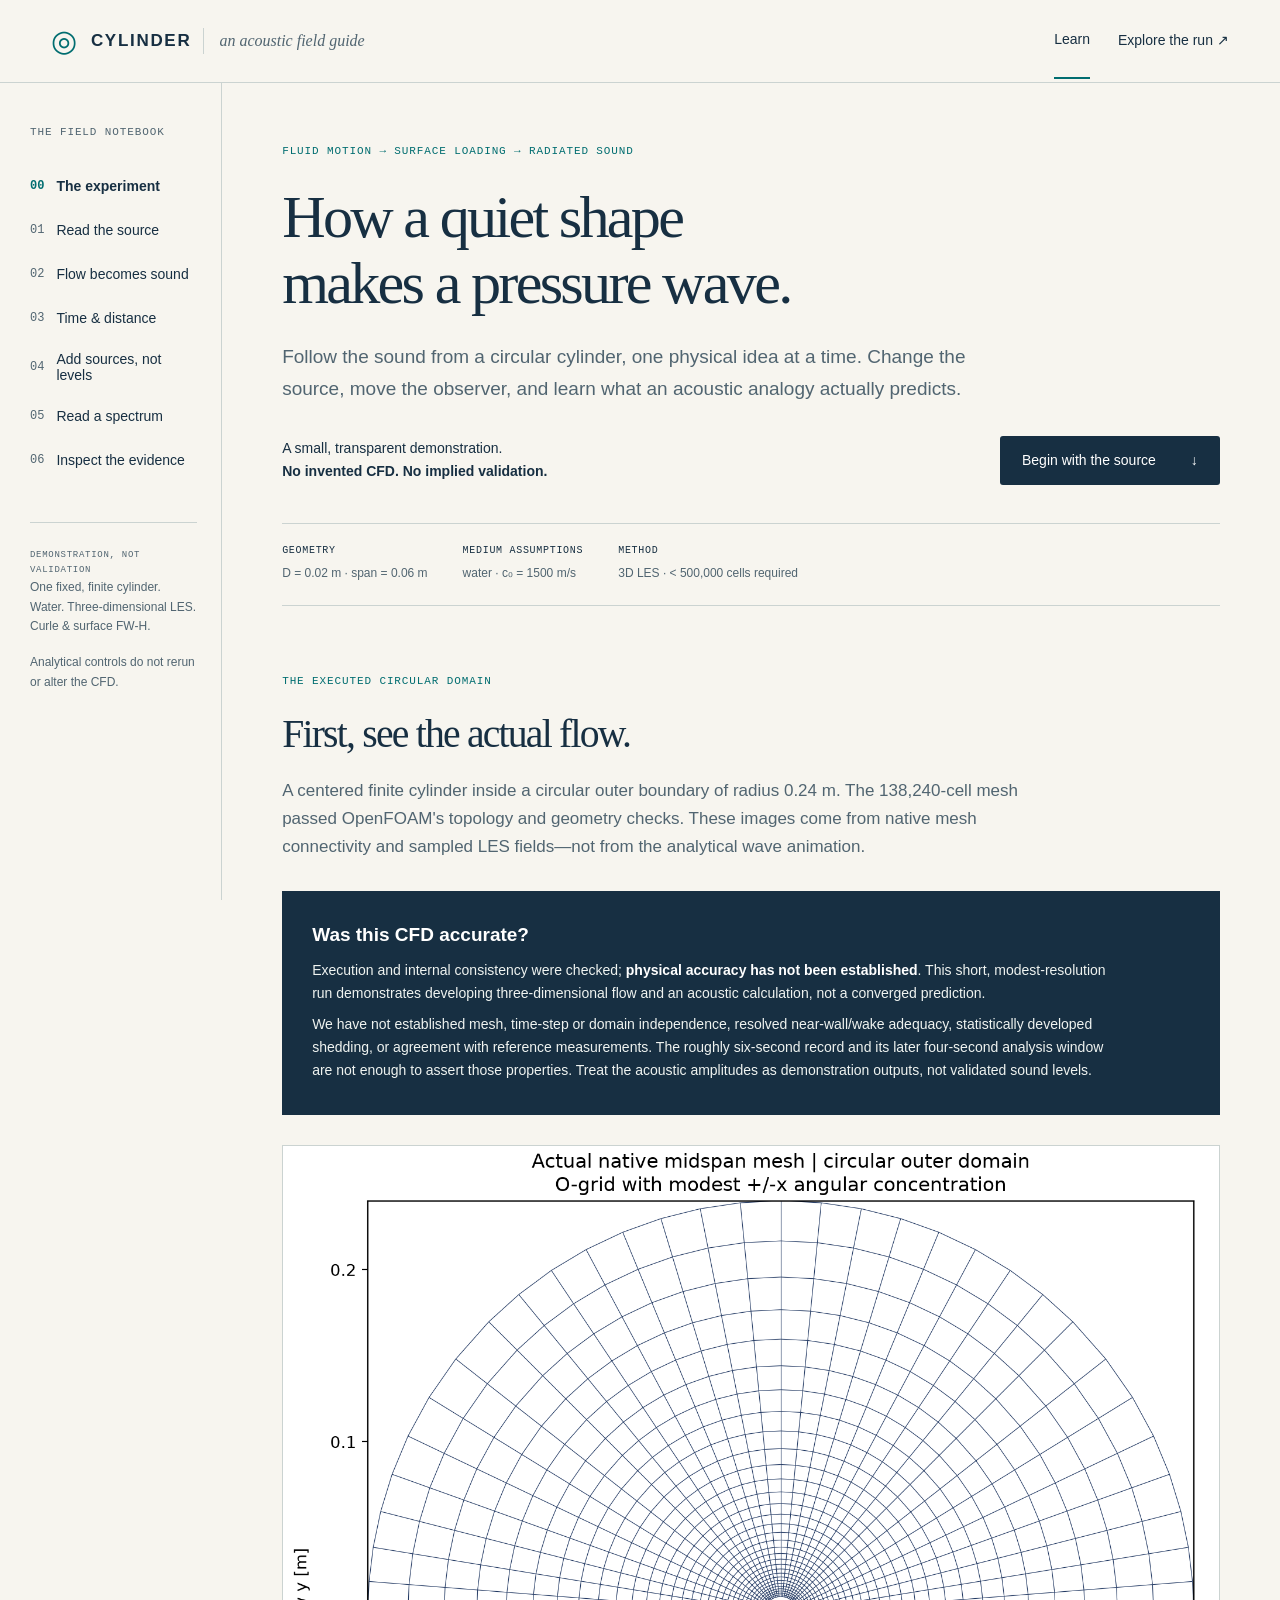
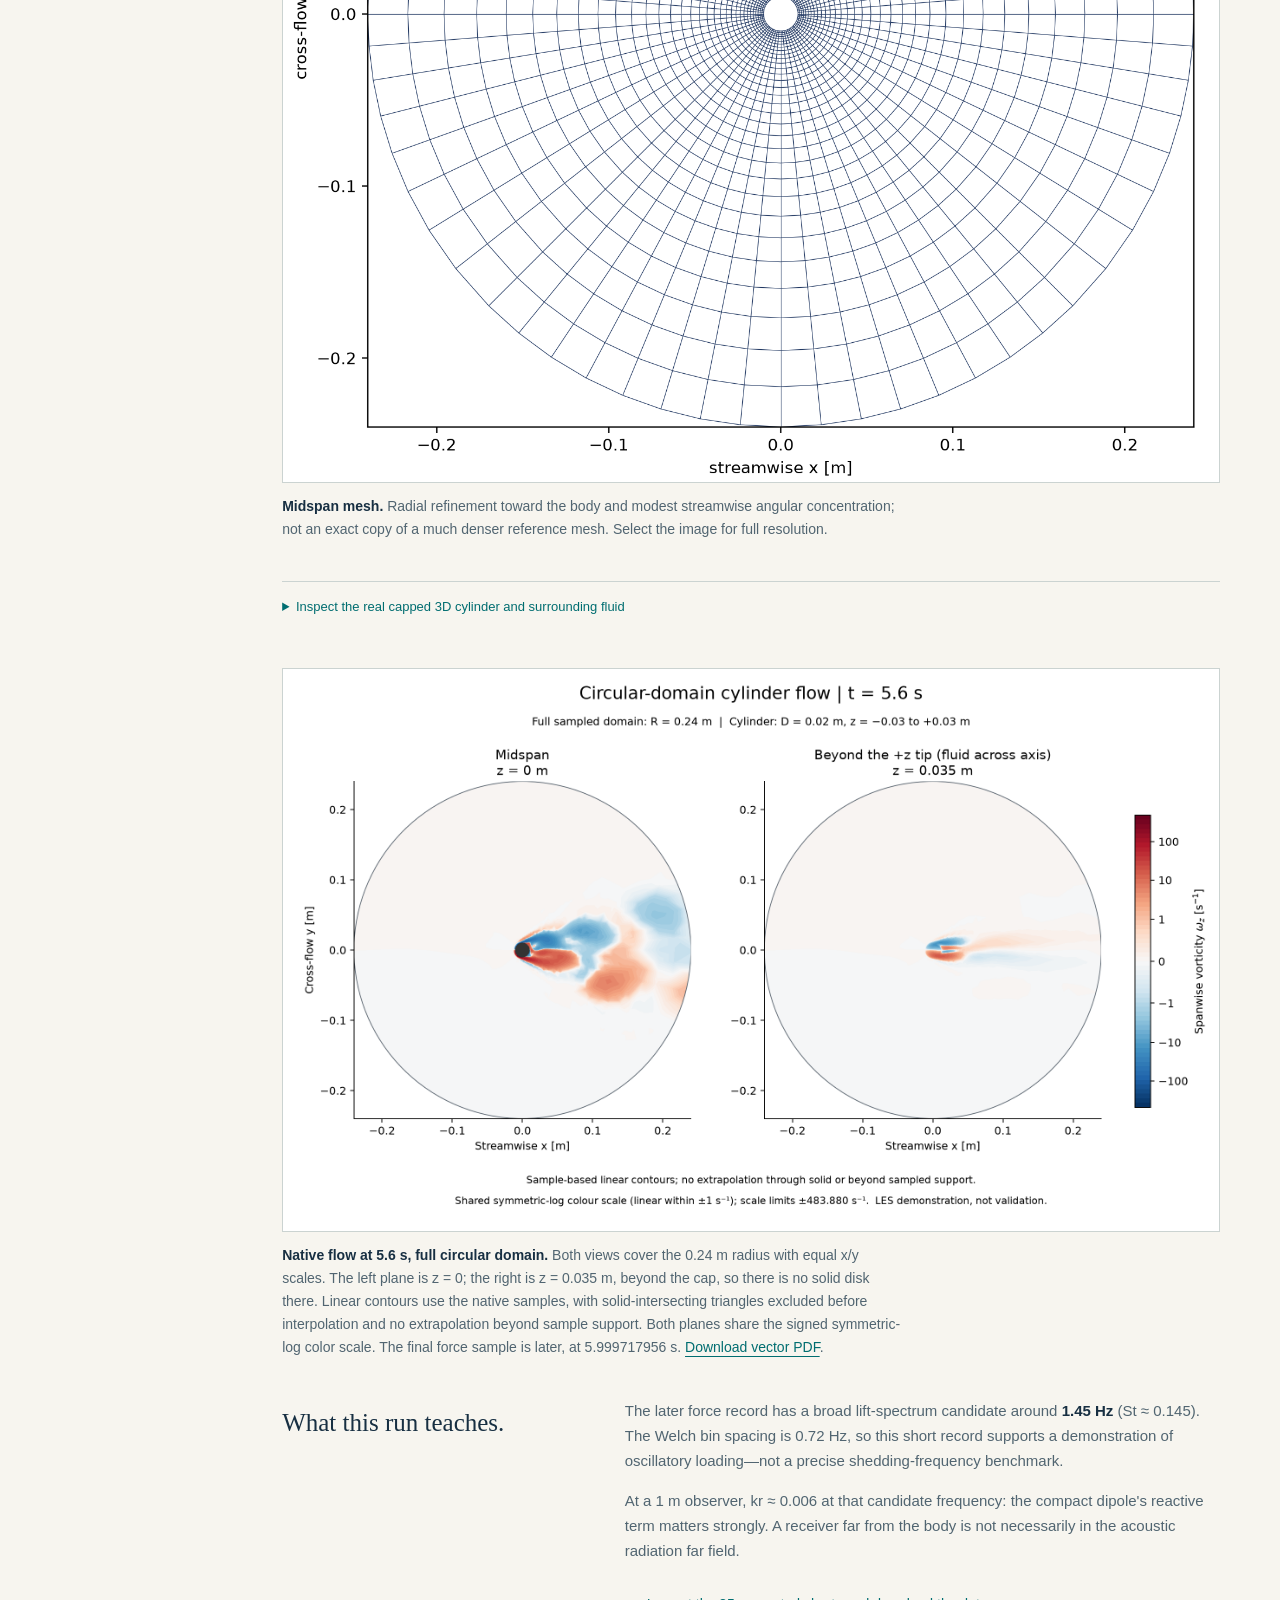
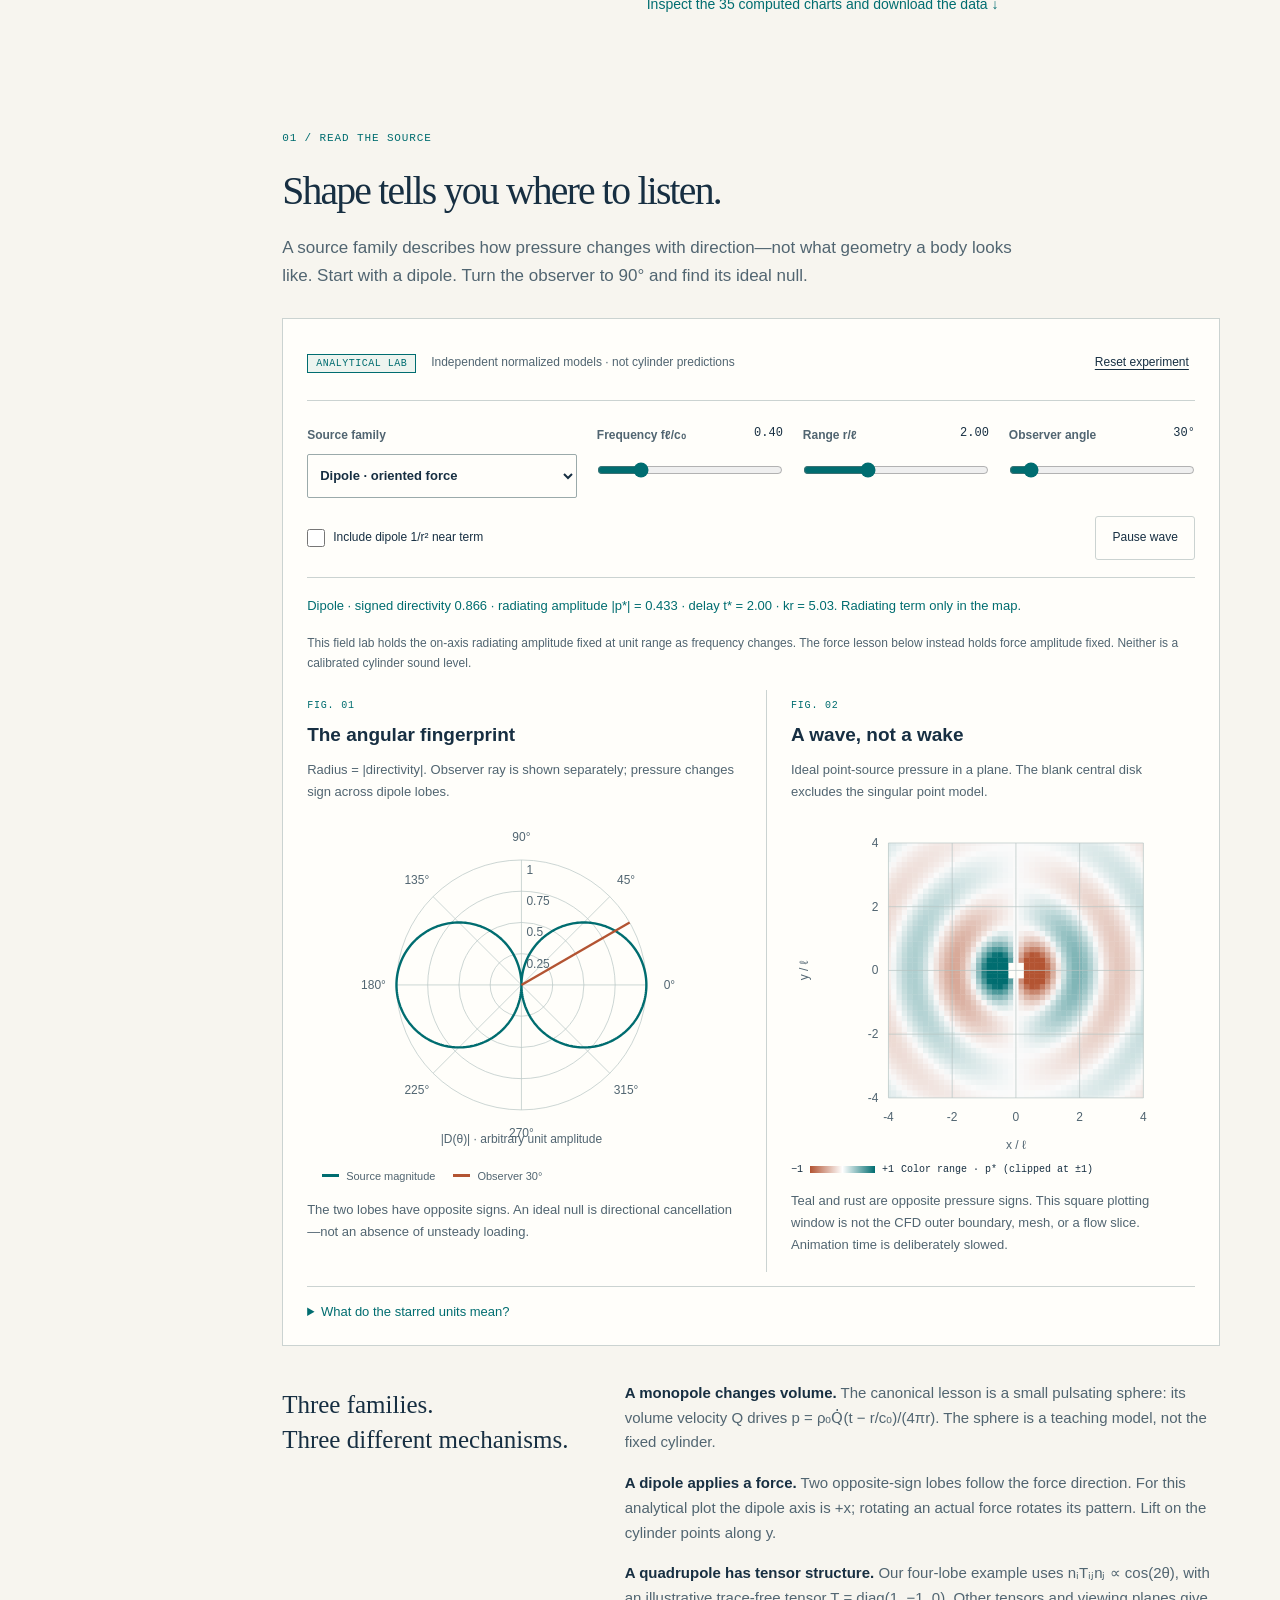
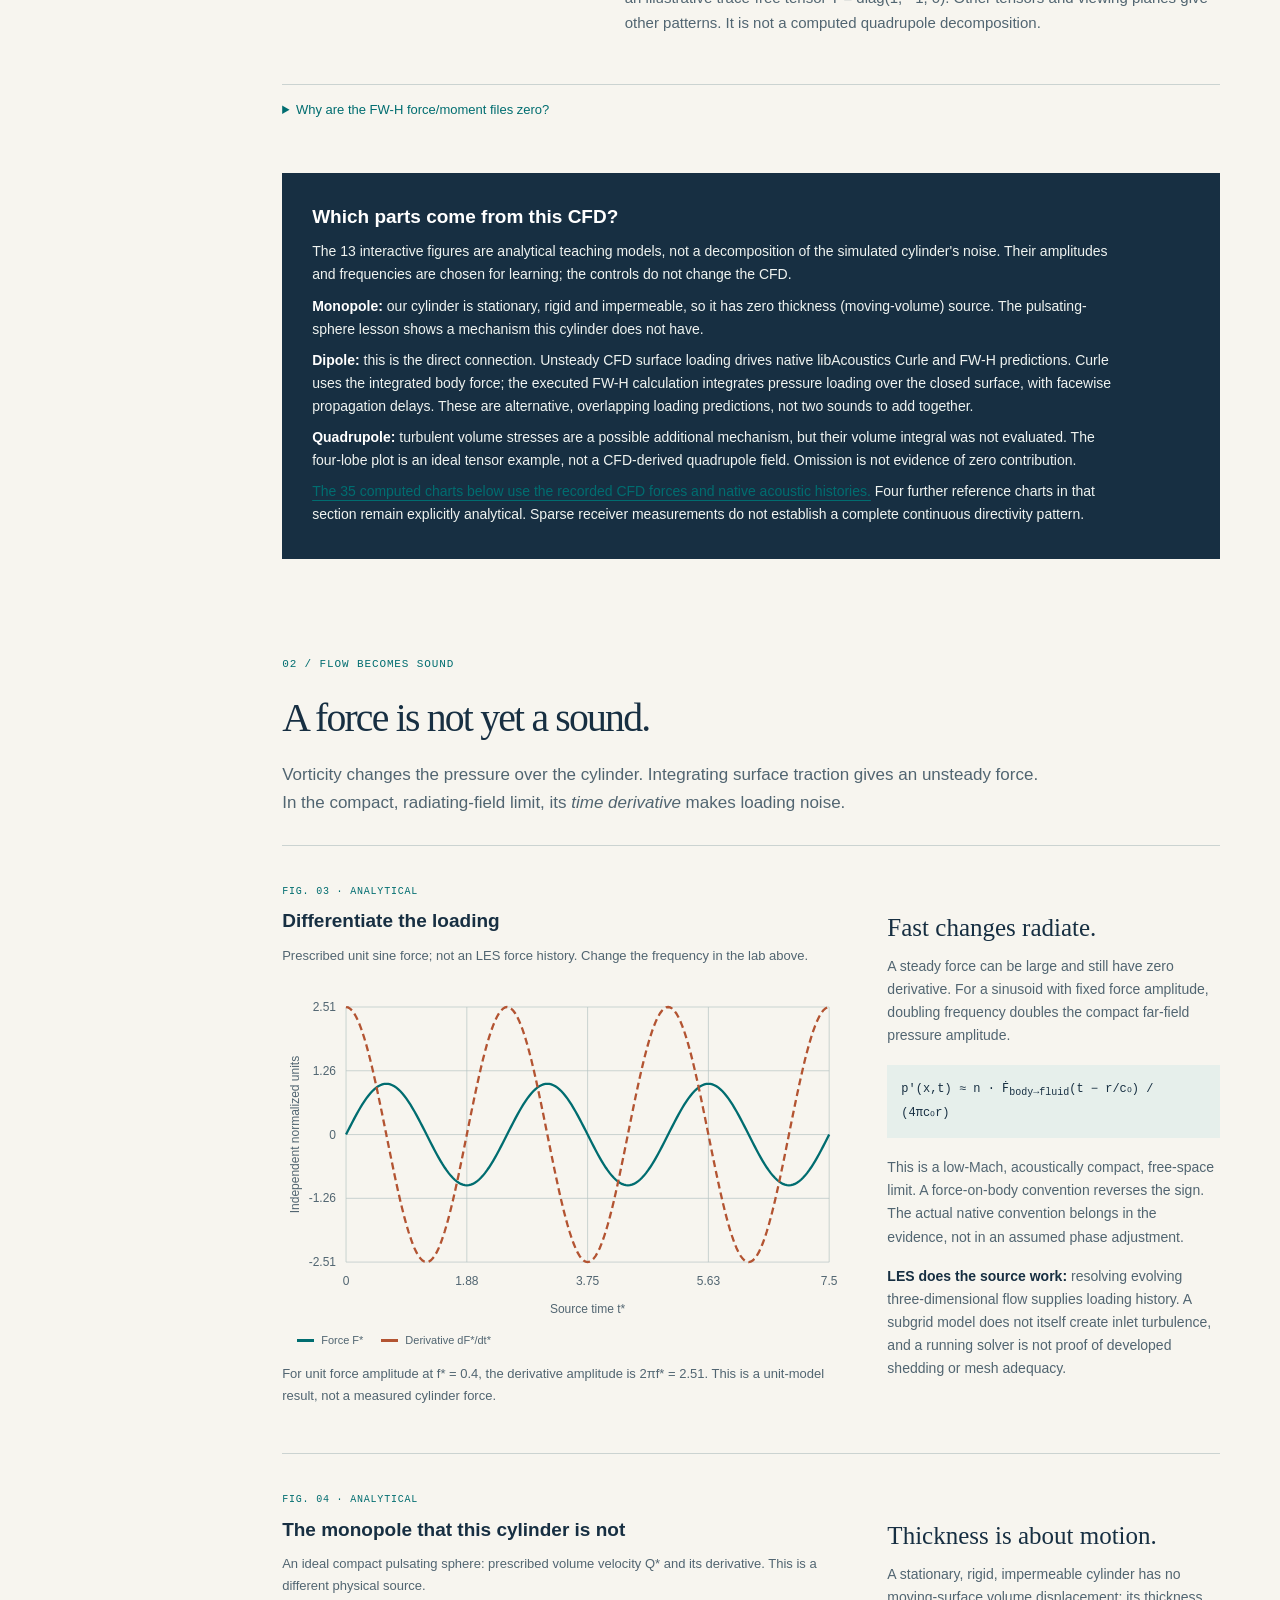
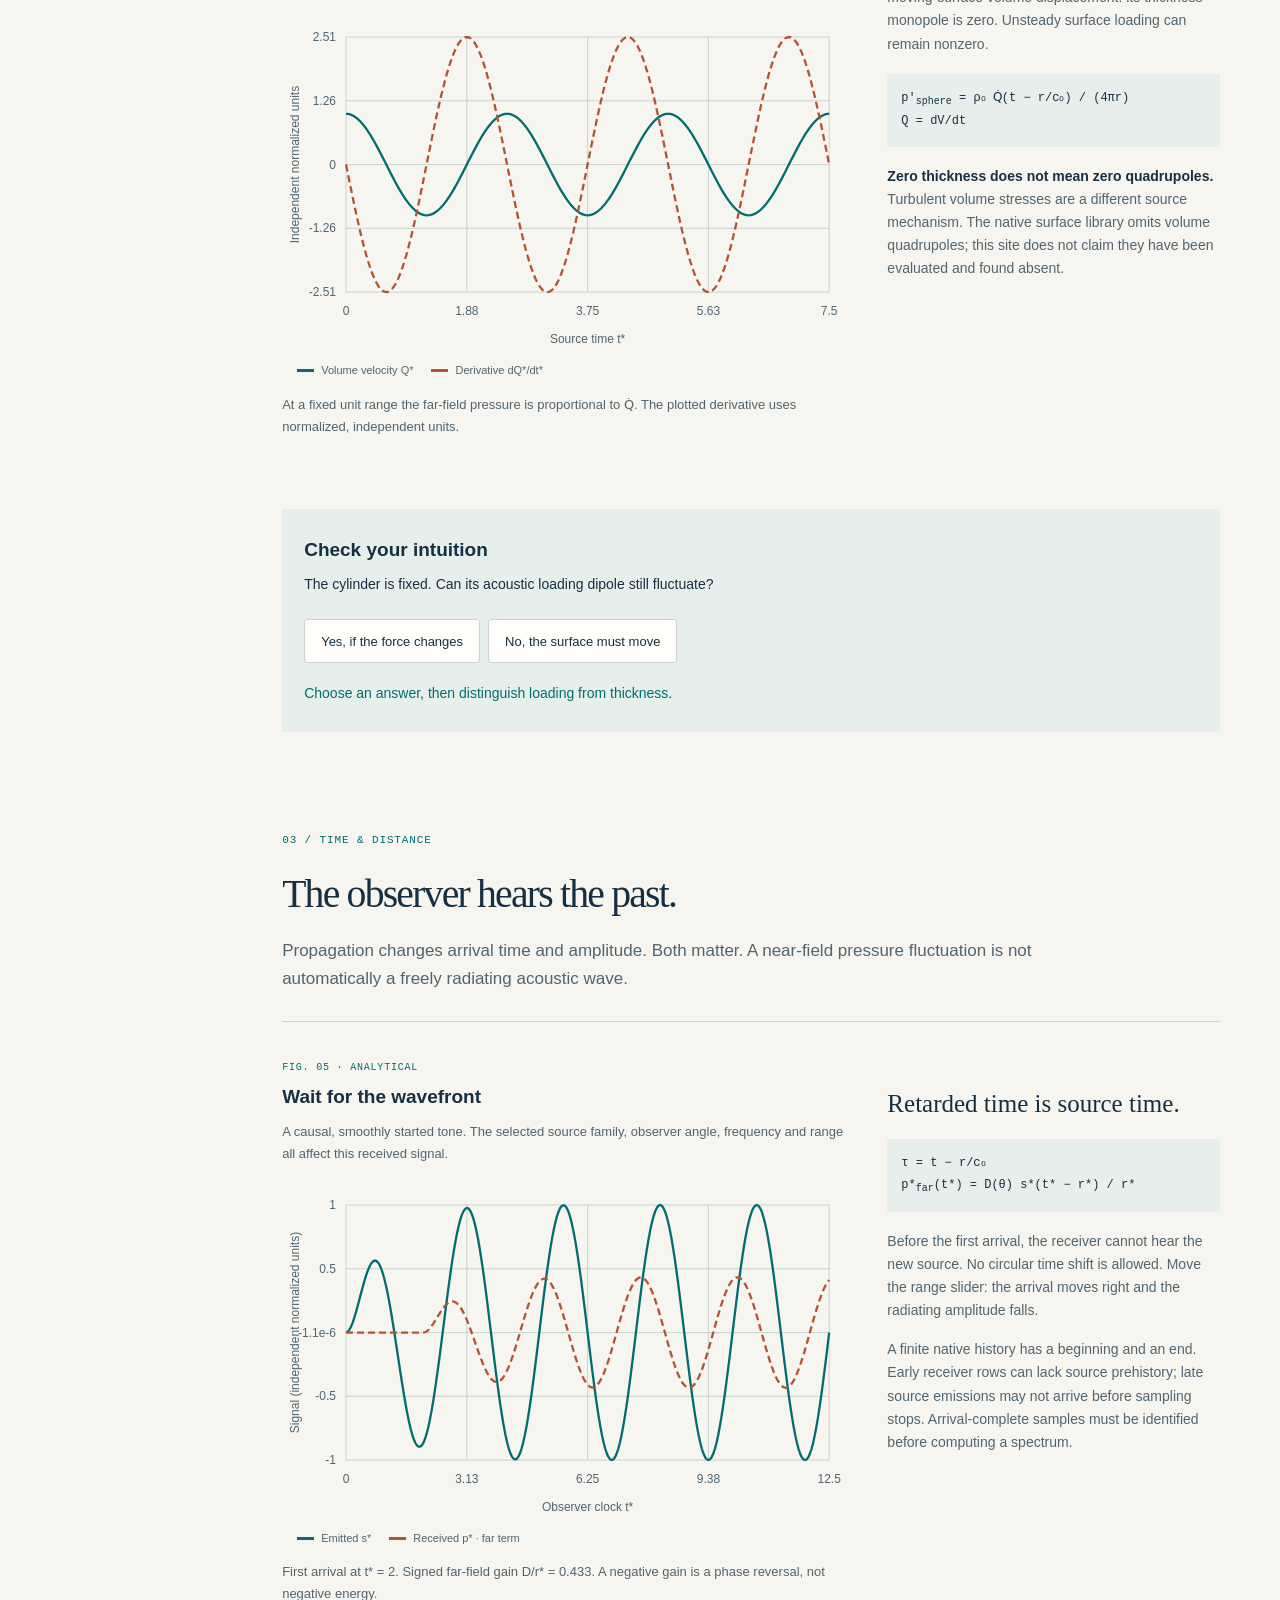
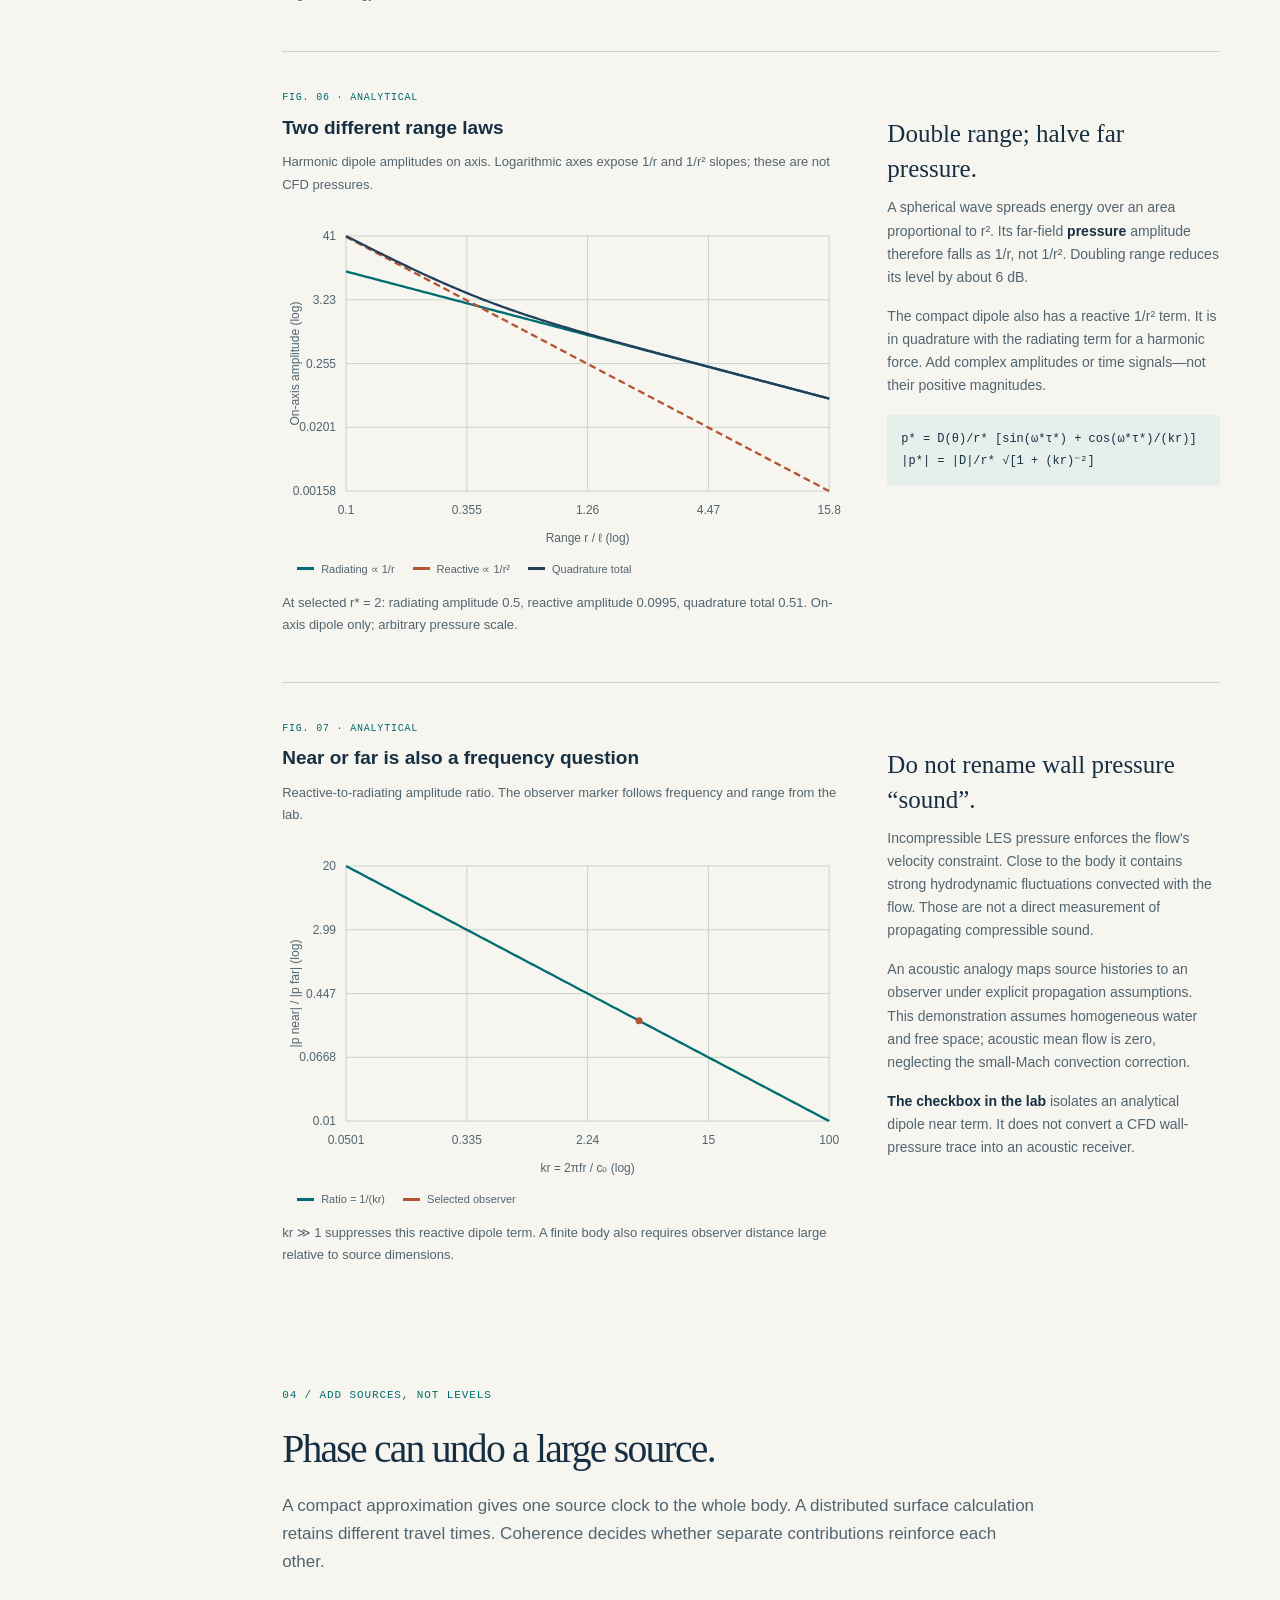
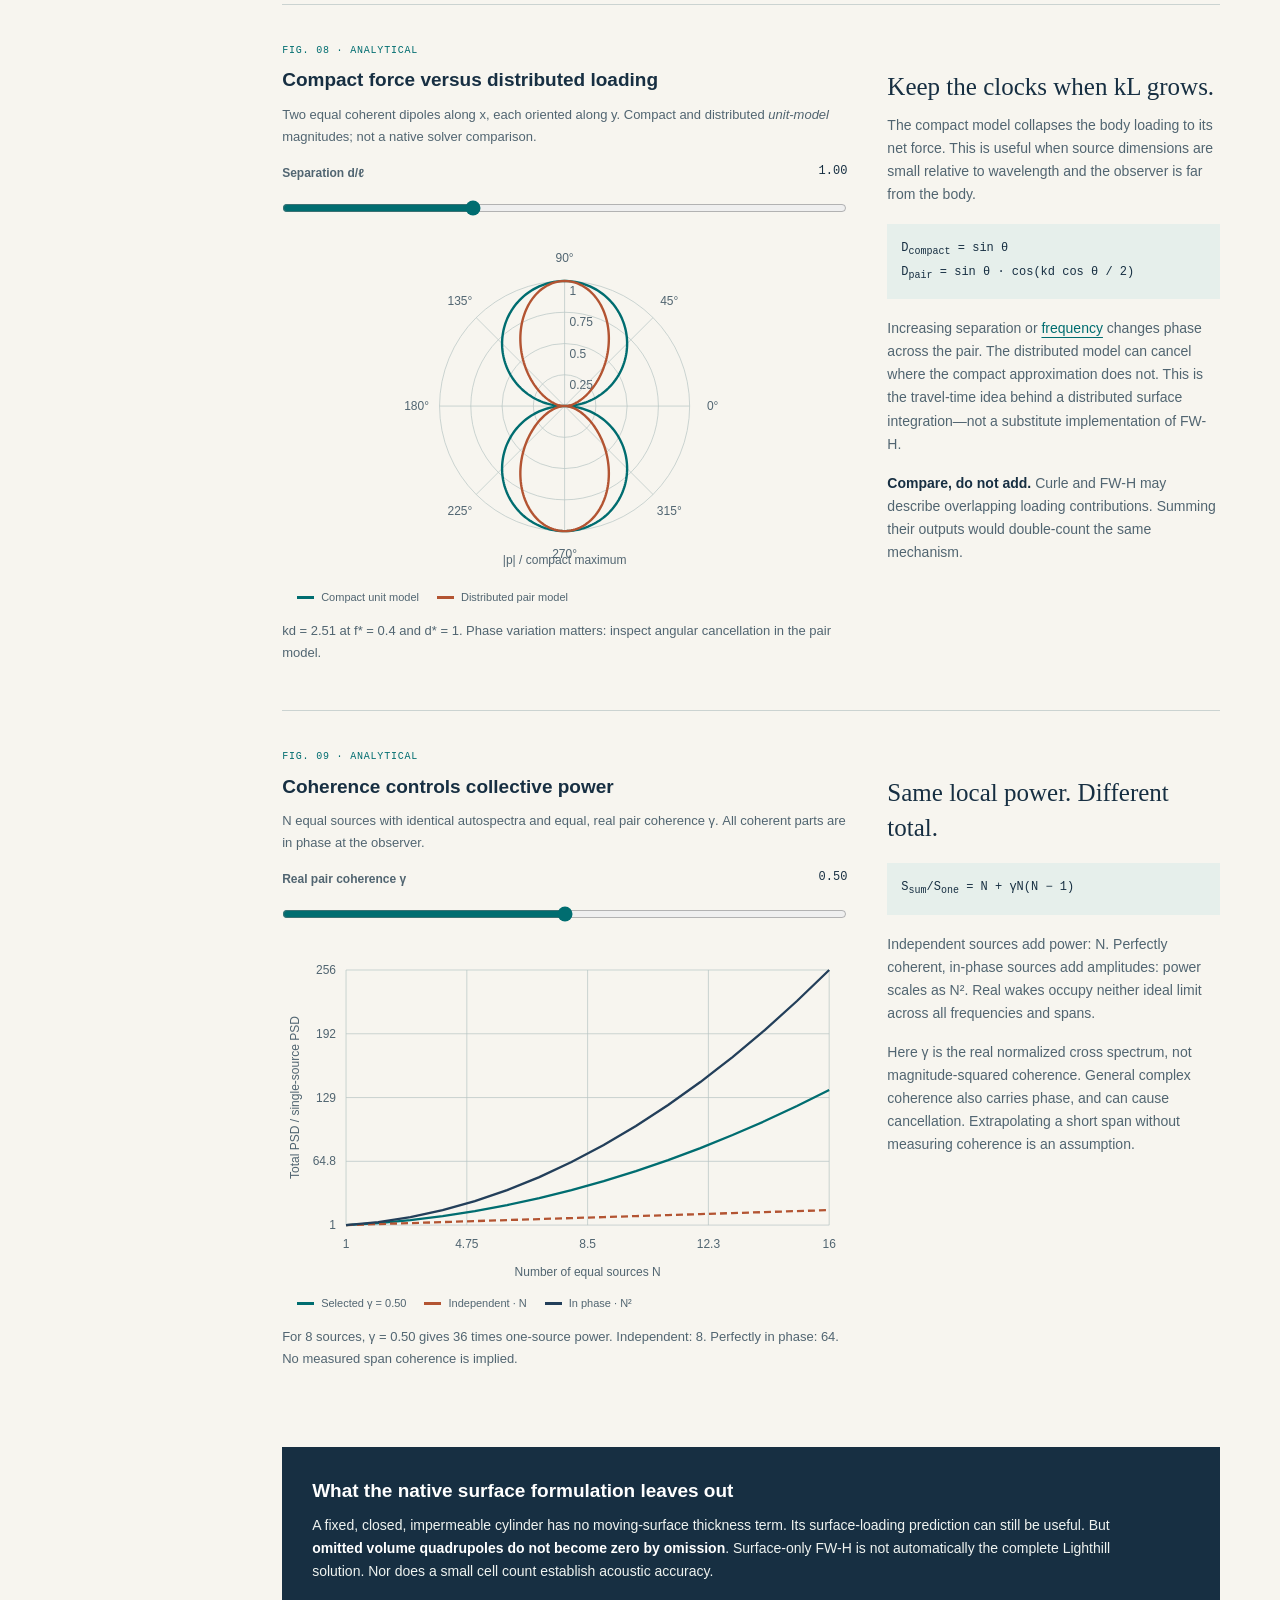
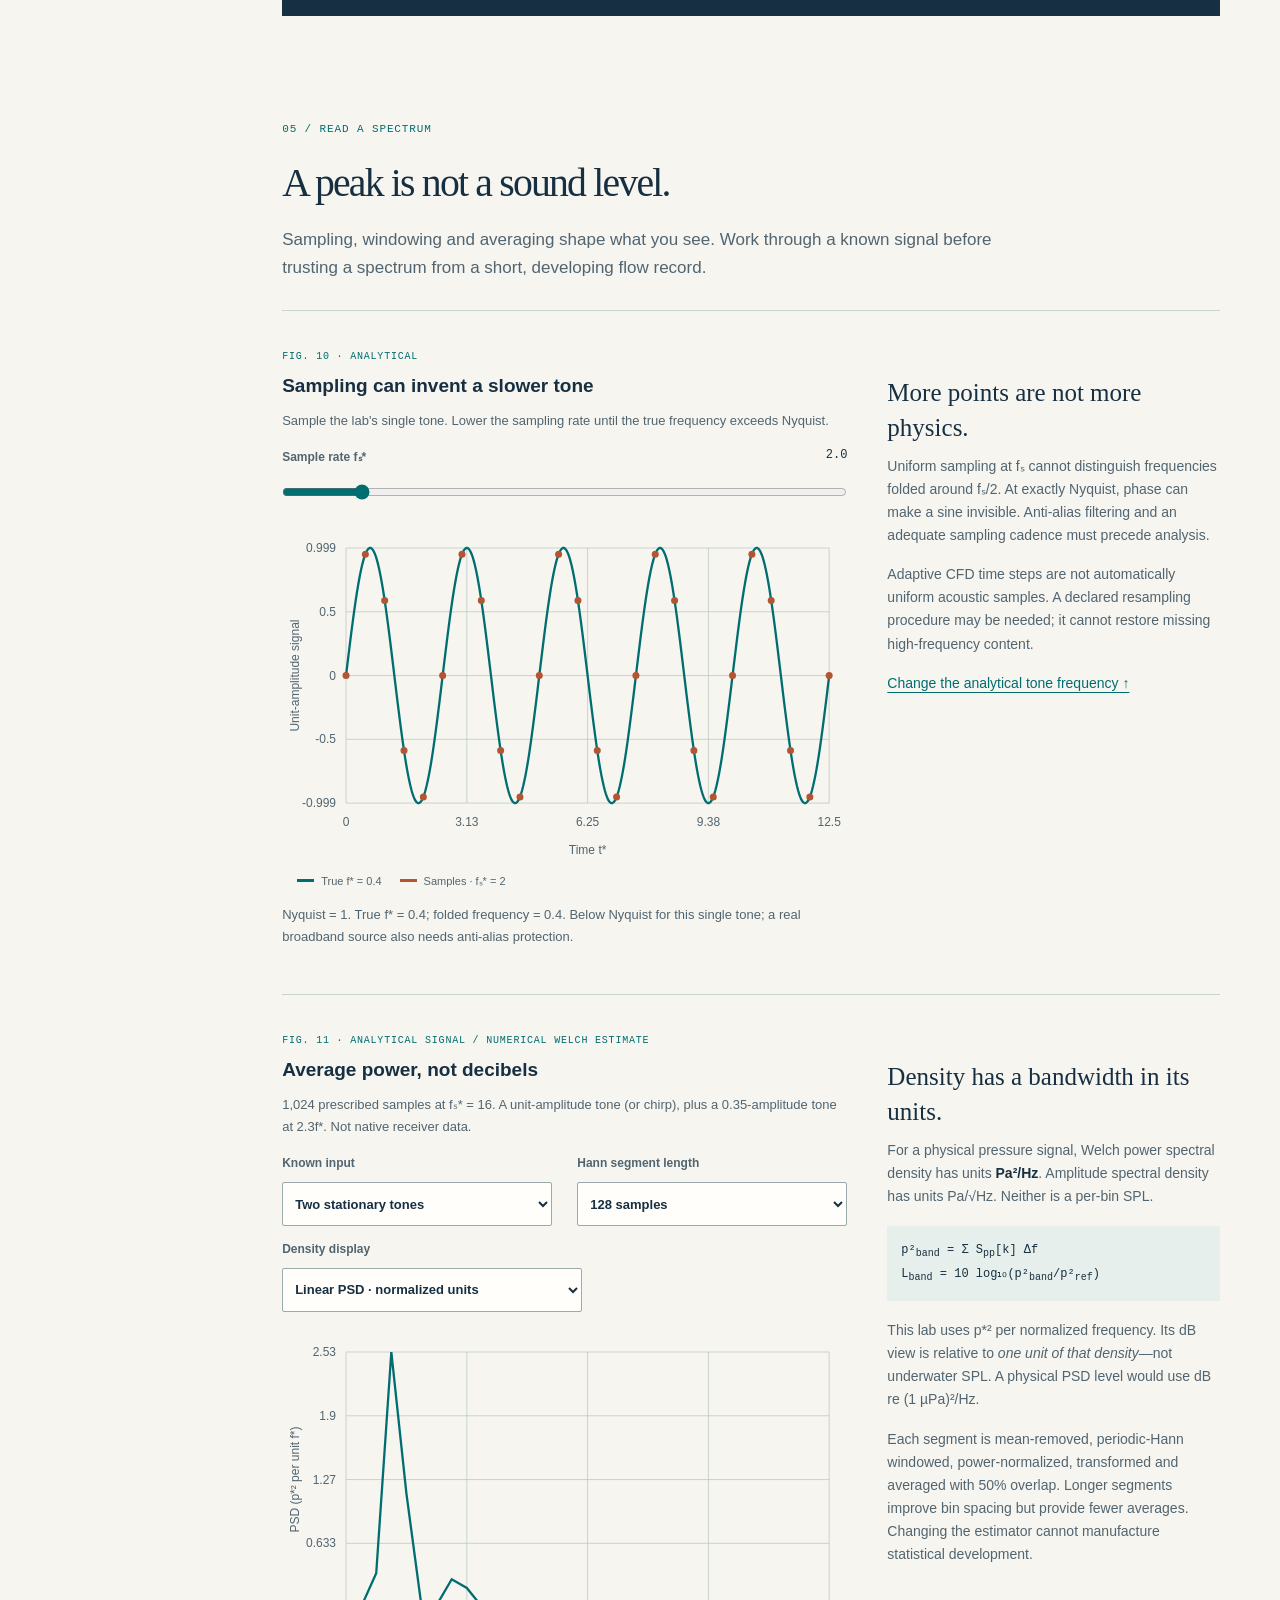
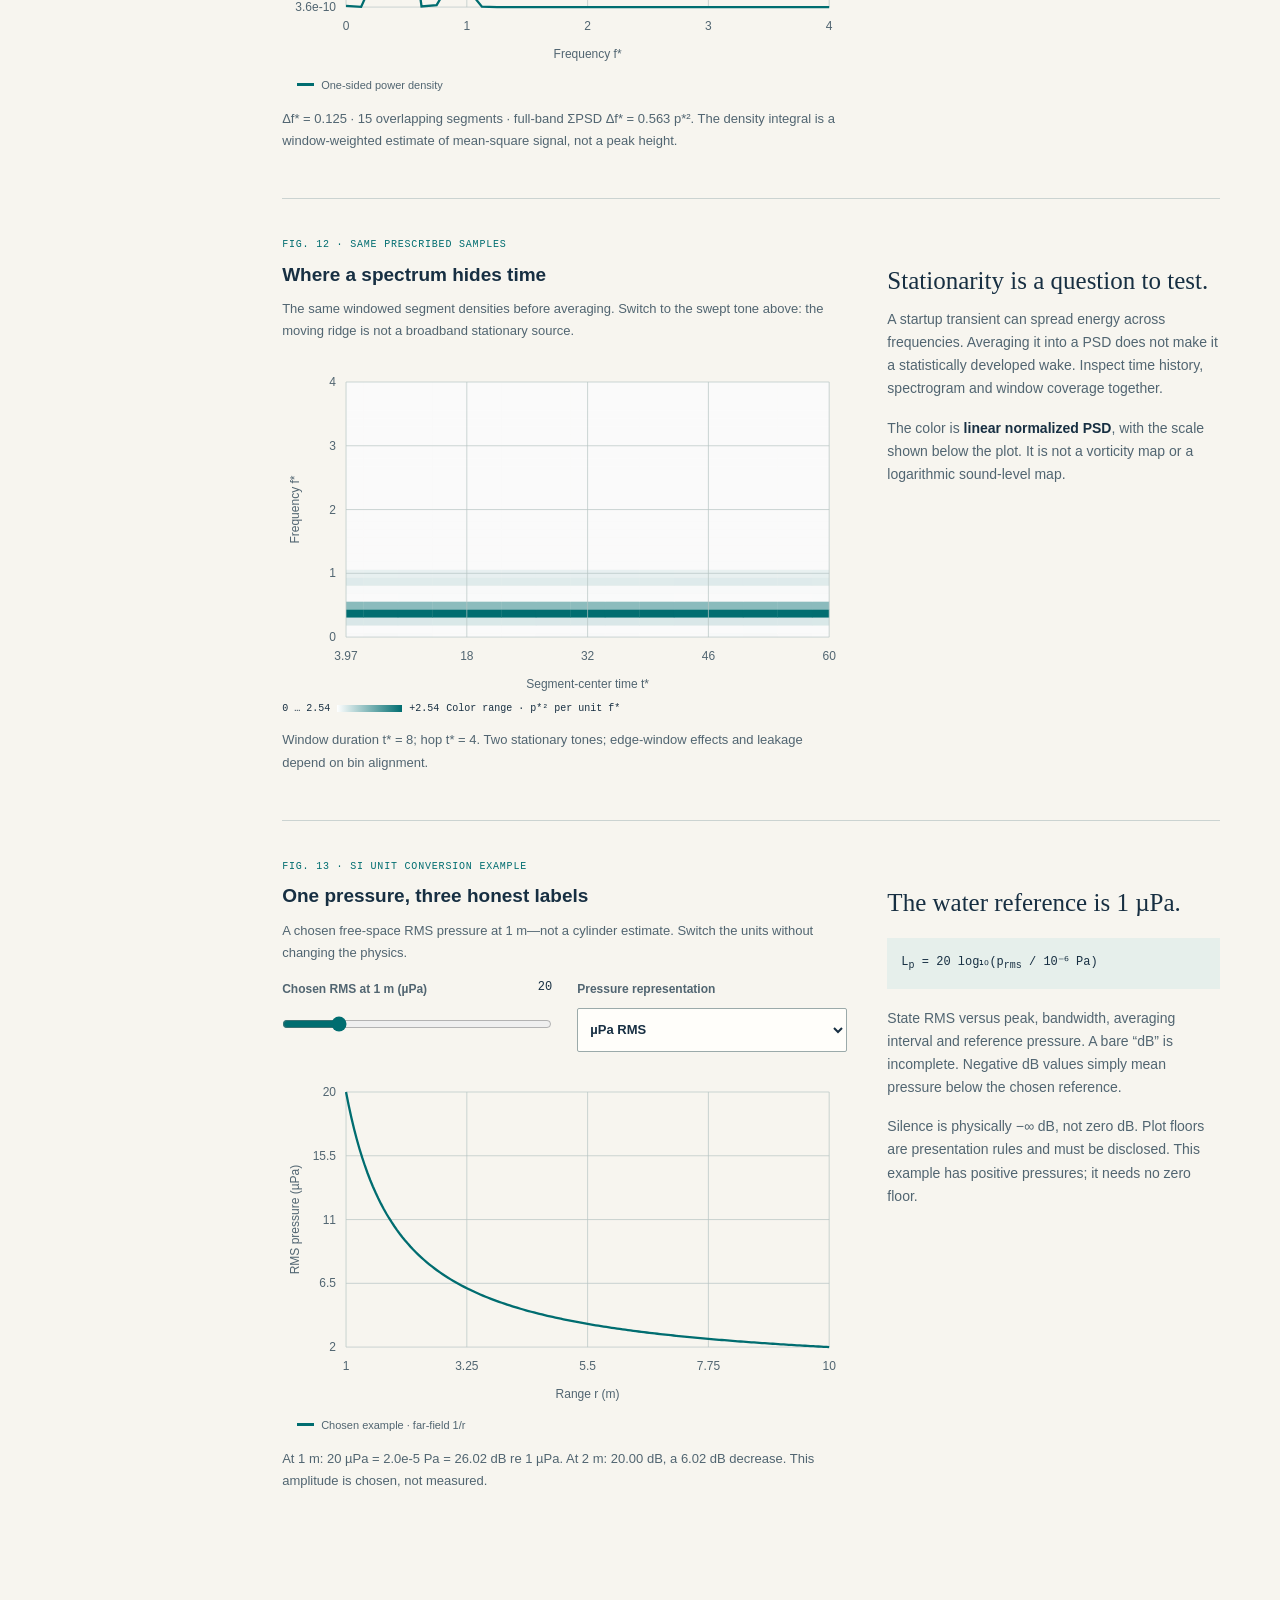
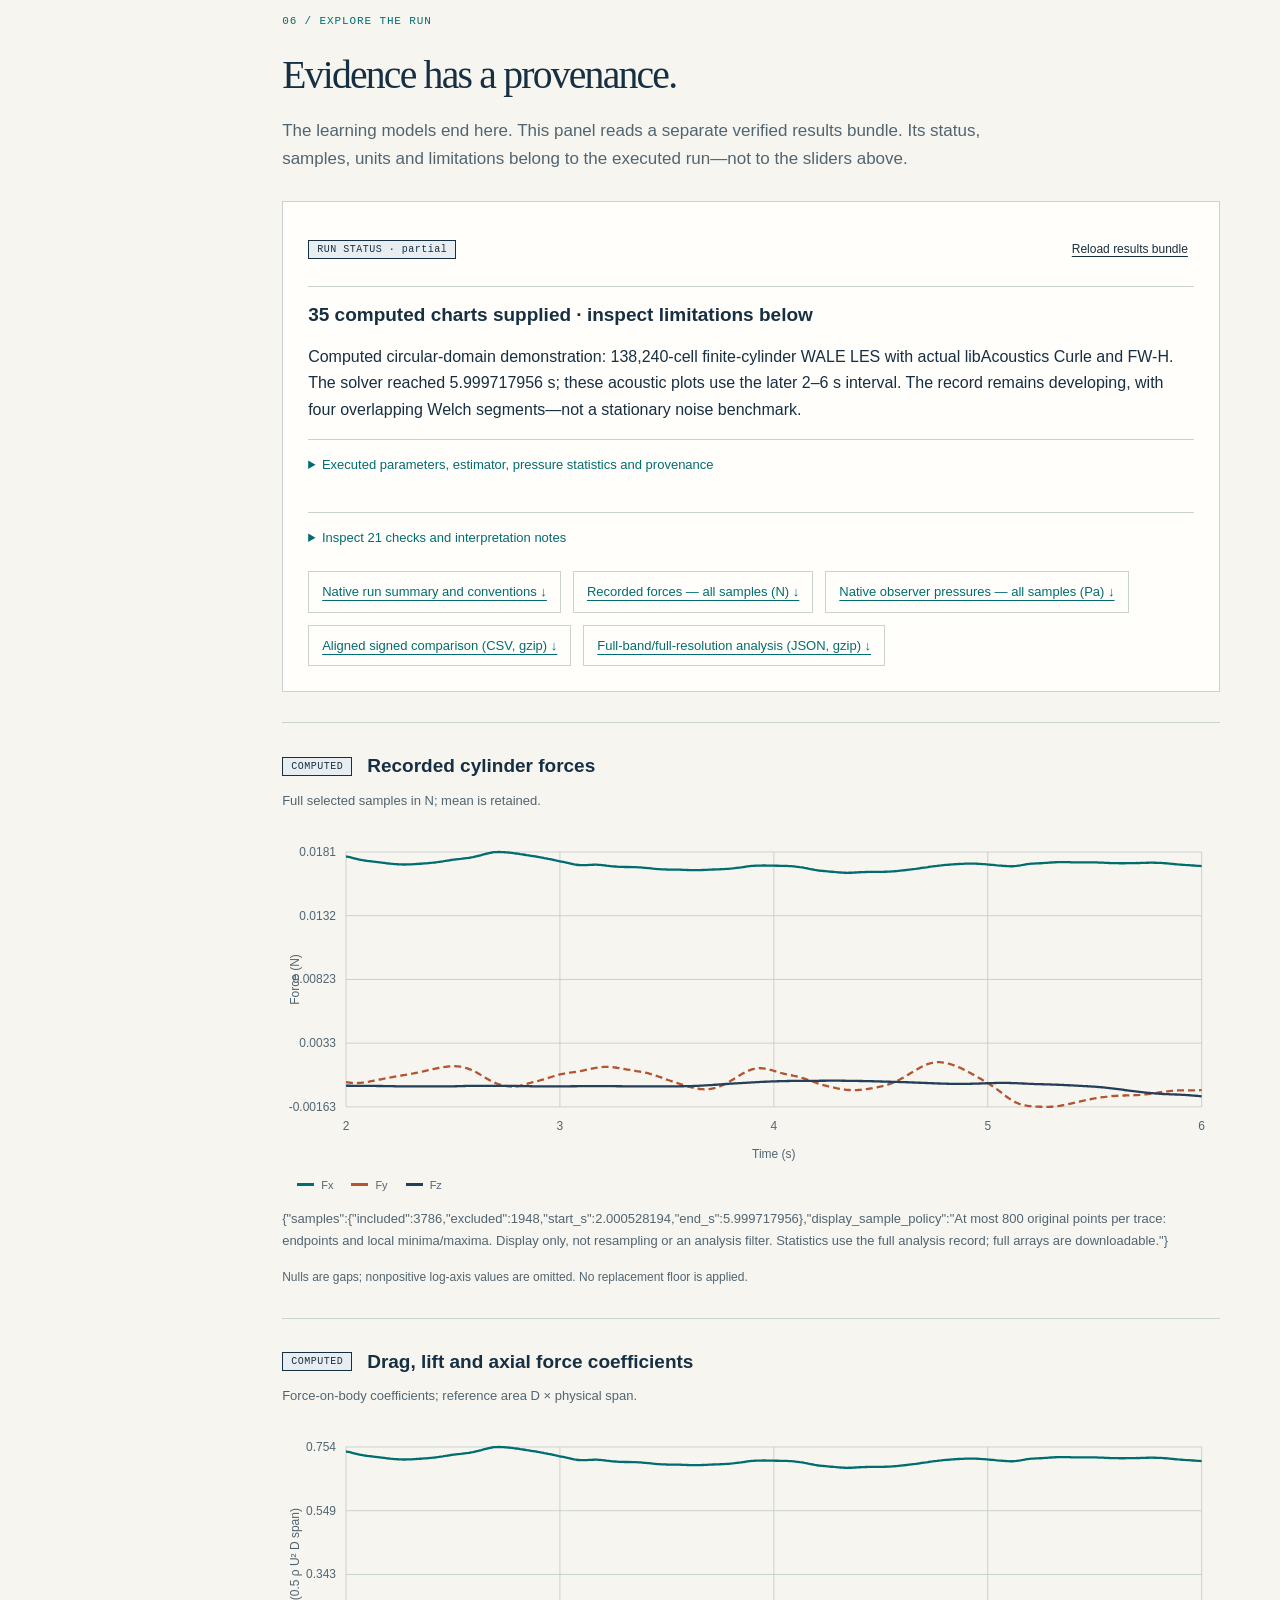
==== commit c140f0e1: "Clarify native acoustic diagnostics and show circular flow views" ====
--- a/site/index.html
+++ b/site/index.html
@@ -17,9 +17,10 @@
 <section id="intro" class="intro"><p class="eyebrow">FLUID MOTION → SURFACE LOADING → RADIATED SOUND</p><h1>How a quiet shape<br>makes a pressure wave.</h1><p class="standfirst">Follow the sound from a circular cylinder, one physical idea at a time. Change the source, move the observer, and learn what an acoustic analogy actually predicts.</p><div class="intro-bottom"><p>A small, transparent demonstration.<br><strong>No invented CFD. No implied validation.</strong></p><a class="button dark" href="#sources">Begin with the source <span aria-hidden="true">↓</span></a></div><div class="case-strip"><span><b>GEOMETRY</b> D = 0.02 m · span = 0.06 m</span><span><b>MEDIUM ASSUMPTIONS</b> water · c₀ = 1500 m/s</span><span><b>METHOD</b> 3D LES · &lt; 500,000 cells required</span></div></section>
 <section id="native-geometry" class="lesson">
 <div class="section-heading"><p class="eyebrow">THE EXECUTED CIRCULAR DOMAIN</p><h2>First, see the actual flow.</h2><p>A centered finite cylinder inside a circular outer boundary of radius 0.24 m. The 138,240-cell mesh passed OpenFOAM's topology and geometry checks. These images come from native mesh connectivity and sampled LES fields—not from the analytical wave animation.</p></div>
+<div id="accuracy-note" class="callout"><h3>Was this CFD accurate?</h3><p>Execution and internal consistency were checked; <strong>physical accuracy has not been established</strong>. This short, modest-resolution run demonstrates developing three-dimensional flow and an acoustic calculation, not a converged prediction.</p><p>We have not established mesh, time-step or domain independence, resolved near-wall/wake adequacy, statistically developed shedding, or agreement with reference measurements. The roughly six-second record and its later four-second analysis window are not enough to assert those properties. Treat the acoustic amplitudes as demonstration outputs, not validated sound levels.</p></div>
 <figure class="native-figure"><a href="./assets/mesh_cross_section.png" target="_blank" rel="noopener"><img src="./assets/mesh_cross_section.png" alt="Actual midspan O-grid with circular outer boundary and centered cylinder" width="1600" height="1600"></a><figcaption><strong>Midspan mesh.</strong> Radial refinement toward the body and modest streamwise angular concentration; not an exact copy of a much denser reference mesh. Select the image for full resolution.</figcaption></figure>
 <details class="model-note"><summary>Inspect the real capped 3D cylinder and surrounding fluid</summary><figure class="native-figure"><a href="./assets/mesh_3d.png" target="_blank" rel="noopener"><img src="./assets/mesh_3d.png" alt="Native three-dimensional mesh cutaway showing the finite cylinder, real caps, and fluid beyond both ends"></a><figcaption>The cutaway hides front outer faces for visibility. The body has actual closed end caps; this is not a periodic slice with invented cap loads.</figcaption></figure></details>
-<figure class="native-figure"><a href="./assets/flow_vorticity.png" target="_blank" rel="noopener"><img src="./assets/flow_vorticity.png" alt="Native spanwise-vorticity samples at midspan and beyond one cylinder tip at 5.6 seconds"></a><figcaption><strong>Native flow at 5.6 s.</strong> Two spanwise planes show the developing three-dimensional wake. The symmetric-logarithmic color scale retains both vorticity signs. The final force sample is later, at 5.999717956 s.</figcaption></figure>
+<figure id="circular-flow-figure" class="native-figure"><a href="./assets/flow_vorticity_circular.png" target="_blank" rel="noopener"><img src="./assets/flow_vorticity_circular.png" alt="Full circular-domain spanwise vorticity at midspan and beyond the cylinder tip at 5.6 seconds" width="2160" height="1296"></a><figcaption><strong>Native flow at 5.6 s, full circular domain.</strong> Both views cover the 0.24 m radius with equal x/y scales. The left plane is z = 0; the right is z = 0.035 m, beyond the cap, so there is no solid disk there. Linear contours use the native samples, with solid-intersecting triangles excluded before interpolation and no extrapolation beyond sample support. Both planes share the signed symmetric-log color scale. The final force sample is later, at 5.999717956 s. <a href="./assets/flow_vorticity_circular.pdf" download>Download vector PDF</a>.</figcaption></figure>
 <div class="reading-row"><h3>What this run teaches.</h3><div><p>The later force record has a broad lift-spectrum candidate around <strong>1.45 Hz</strong> (St ≈ 0.145). The Welch bin spacing is 0.72 Hz, so this short record supports a demonstration of oscillatory loading—not a precise shedding-frequency benchmark.</p><p>At a 1 m observer, kr ≈ 0.006 at that candidate frequency: the compact dipole's reactive term matters strongly. A receiver far from the body is not necessarily in the acoustic radiation far field.</p><p><a class="button" href="#evidence">Inspect the 35 computed charts and download the data ↓</a></p></div></div>
 </section>
 <section id="sources" class="lesson"><div class="section-heading"><p class="eyebrow">01 / READ THE SOURCE</p><h2>Shape tells you where to listen.</h2><p>A source family describes how pressure changes with direction—not what geometry a body looks like. Start with a dipole. Turn the observer to 90° and find its ideal null.</p></div>
@@ -30,6 +31,20 @@
 <details class="model-note"><summary>What do the starred units mean?</summary><p>Choose an arbitrary length ℓ. Then r* = r/ℓ, t* = c₀t/ℓ, and f* = fℓ/c₀. Pressure p* uses an independent arbitrary scale. No value in this lab is calibrated to the cylinder. Far-field amplitudes are matched across families to compare <em>shape</em>, not source efficiency. Frequency here is not a measured shedding frequency.</p></details></div>
 <div class="reading-row"><h3>Three families.<br>Three different mechanisms.</h3><div><p><strong>A monopole changes volume.</strong> The canonical lesson is a small pulsating sphere: its volume velocity Q drives p = ρ₀Q̇(t − r/c₀)/(4πr). The sphere is a teaching model, not the fixed cylinder.</p><p><strong>A dipole applies a force.</strong> Two opposite-sign lobes follow the force direction. For this analytical plot the dipole axis is +x; rotating an actual force rotates its pattern. Lift on the cylinder points along y.</p><p><strong>A quadrupole has tensor structure.</strong> Our four-lobe example uses nᵢTᵢⱼnⱼ ∝ cos(2θ), with an illustrative trace-free tensor T = diag(1, −1, 0). Other tensors and viewing planes give other patterns. It is not a computed quadrupole decomposition.</p></div></div>
 </section>
+<details id="native-output-note" class="model-note"><summary>Why are the FW-H force/moment files zero?</summary>
+<p><strong>FW-H has inherited force diagnostics that stay zero in this library/OpenFOAM combination.</strong> Its acoustic calculation samples surface pressure independently and produced nonzero receiver histories. Those auxiliary force/moment files are not the source used by FW-H, and their zeros do not mean the cylinder is unloaded.</p>
+<p><strong>Curle's inherited force and moment files are one timestep behind their labels.</strong> They are written before its current force is updated. Its acoustic pressure is calculated after that update. Use the separate OpenFOAM <code>forces</code> object's files, or the downloadable <code>forces.csv</code>, for the actual loads. The website already uses that independent export.</p>
+<p>Both acoustic methods actually ran in <strong>pimpleFoam v2206 with libAcoustics.so</strong>, recording five observers. Curle produced 28,670 nonzero pressure values; FW-H produced 28,658, with twelve initial start/restart values zero before retarded history was available.</p>
+<p>These diagnostic quirks are separate from physical accuracy. The native Curle implementation also keeps a fixed-step derivative formula during adaptive stepping; its derivative error is not quantified here. Curle and FW-H additionally differ in force sign, viscous-load inclusion and propagation clocks. Native records have been preserved, not silently corrected or phase-fitted.</p>
+</details>
+<aside id="cfd-source-connection" class="callout" aria-labelledby="cfd-source-heading">
+<h3 id="cfd-source-heading">Which parts come from this CFD?</h3>
+<p>The 13 interactive figures are analytical teaching models, not a decomposition of the simulated cylinder's noise. Their amplitudes and frequencies are chosen for learning; the controls do not change the CFD.</p>
+<p><strong>Monopole:</strong> our cylinder is stationary, rigid and impermeable, so it has zero thickness (moving-volume) source. The pulsating-sphere lesson shows a mechanism this cylinder does not have.</p>
+<p><strong>Dipole:</strong> this is the direct connection. Unsteady CFD surface loading drives native libAcoustics Curle and FW-H predictions. Curle uses the integrated body force; the executed FW-H calculation integrates pressure loading over the closed surface, with facewise propagation delays. These are alternative, overlapping loading predictions, not two sounds to add together.</p>
+<p><strong>Quadrupole:</strong> turbulent volume stresses are a possible additional mechanism, but their volume integral was not evaluated. The four-lobe plot is an ideal tensor example, not a CFD-derived quadrupole field. Omission is not evidence of zero contribution.</p>
+<p><a href="#evidence">The 35 computed charts below use the recorded CFD forces and native acoustic histories.</a> Four further reference charts in that section remain explicitly analytical. Sparse receiver measurements do not establish a complete continuous directivity pattern.</p>
+</aside>
 <section id="loading" class="lesson"><div class="section-heading"><p class="eyebrow">02 / FLOW BECOMES SOUND</p><h2>A force is not yet a sound.</h2><p>Vorticity changes the pressure over the cylinder. Integrating surface traction gives an unsteady force. In the compact, radiating-field limit, its <em>time derivative</em> makes loading noise.</p></div>
 <div class="lesson-grid"><figure><figcaption><span class="figure-num">FIG. 03 · ANALYTICAL</span><h3>Differentiate the loading</h3><p>Prescribed unit sine force; not an LES force history. Change the frequency in the lab above.</p></figcaption><div id="loading-plot" class="plot"></div><p id="loading-feedback" class="figure-note"></p></figure><div class="lesson-copy"><h3>Fast changes radiate.</h3><p>A steady force can be large and still have zero derivative. For a sinusoid with fixed force amplitude, doubling frequency doubles the compact far-field pressure amplitude.</p><div class="equation">p′(x,t) ≈ n · Ḟ<sub>body→fluid</sub>(t − r/c₀) / (4πc₀r)</div><p>This is a low-Mach, acoustically compact, free-space limit. A force-on-body convention reverses the sign. The actual native convention belongs in the evidence, not in an assumed phase adjustment.</p><p><strong>LES does the source work:</strong> resolving evolving three-dimensional flow supplies loading history. A subgrid model does not itself create inlet turbulence, and a running solver is not proof of developed shedding or mesh adequacy.</p></div></div>
 <div class="lesson-grid"><figure><figcaption><span class="figure-num">FIG. 04 · ANALYTICAL</span><h3>The monopole that this cylinder is not</h3><p>An ideal compact pulsating sphere: prescribed volume velocity Q* and its derivative. This is a different physical source.</p></figcaption><div id="monopole-plot" class="plot"></div><p class="figure-note">At a fixed unit range the far-field pressure is proportional to Q̇. The plotted derivative uses normalized, independent units.</p></figure><div class="lesson-copy"><h3>Thickness is about motion.</h3><p>A stationary, rigid, impermeable cylinder has no moving-surface volume displacement: its thickness monopole is zero. Unsteady surface loading can remain nonzero.</p><div class="equation">p′<sub>sphere</sub> = ρ₀ Q̇(t − r/c₀) / (4πr)<br>Q = dV/dt</div><p><strong>Zero thickness does not mean zero quadrupoles.</strong> Turbulent volume stresses are a different source mechanism. The native surface library omits volume quadrupoles; this site does not claim they have been evaluated and found absent.</p></div></div>
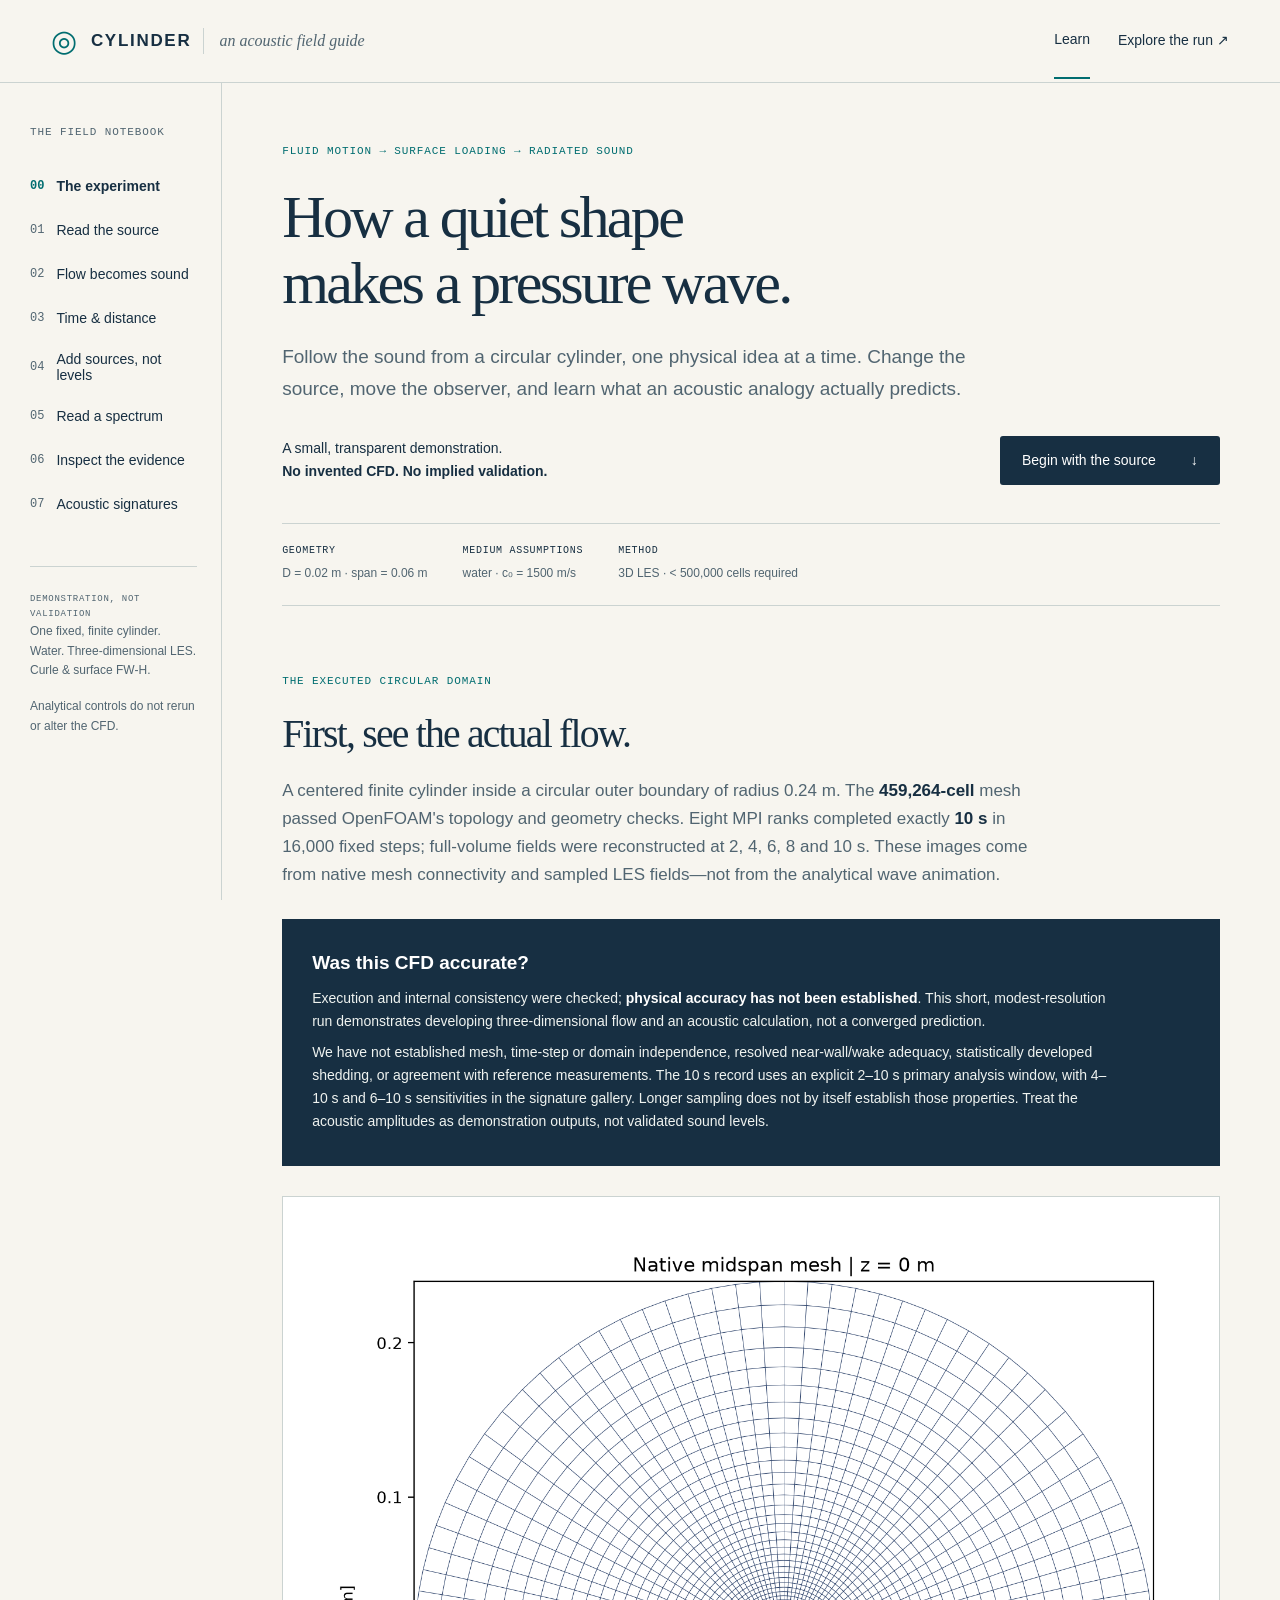
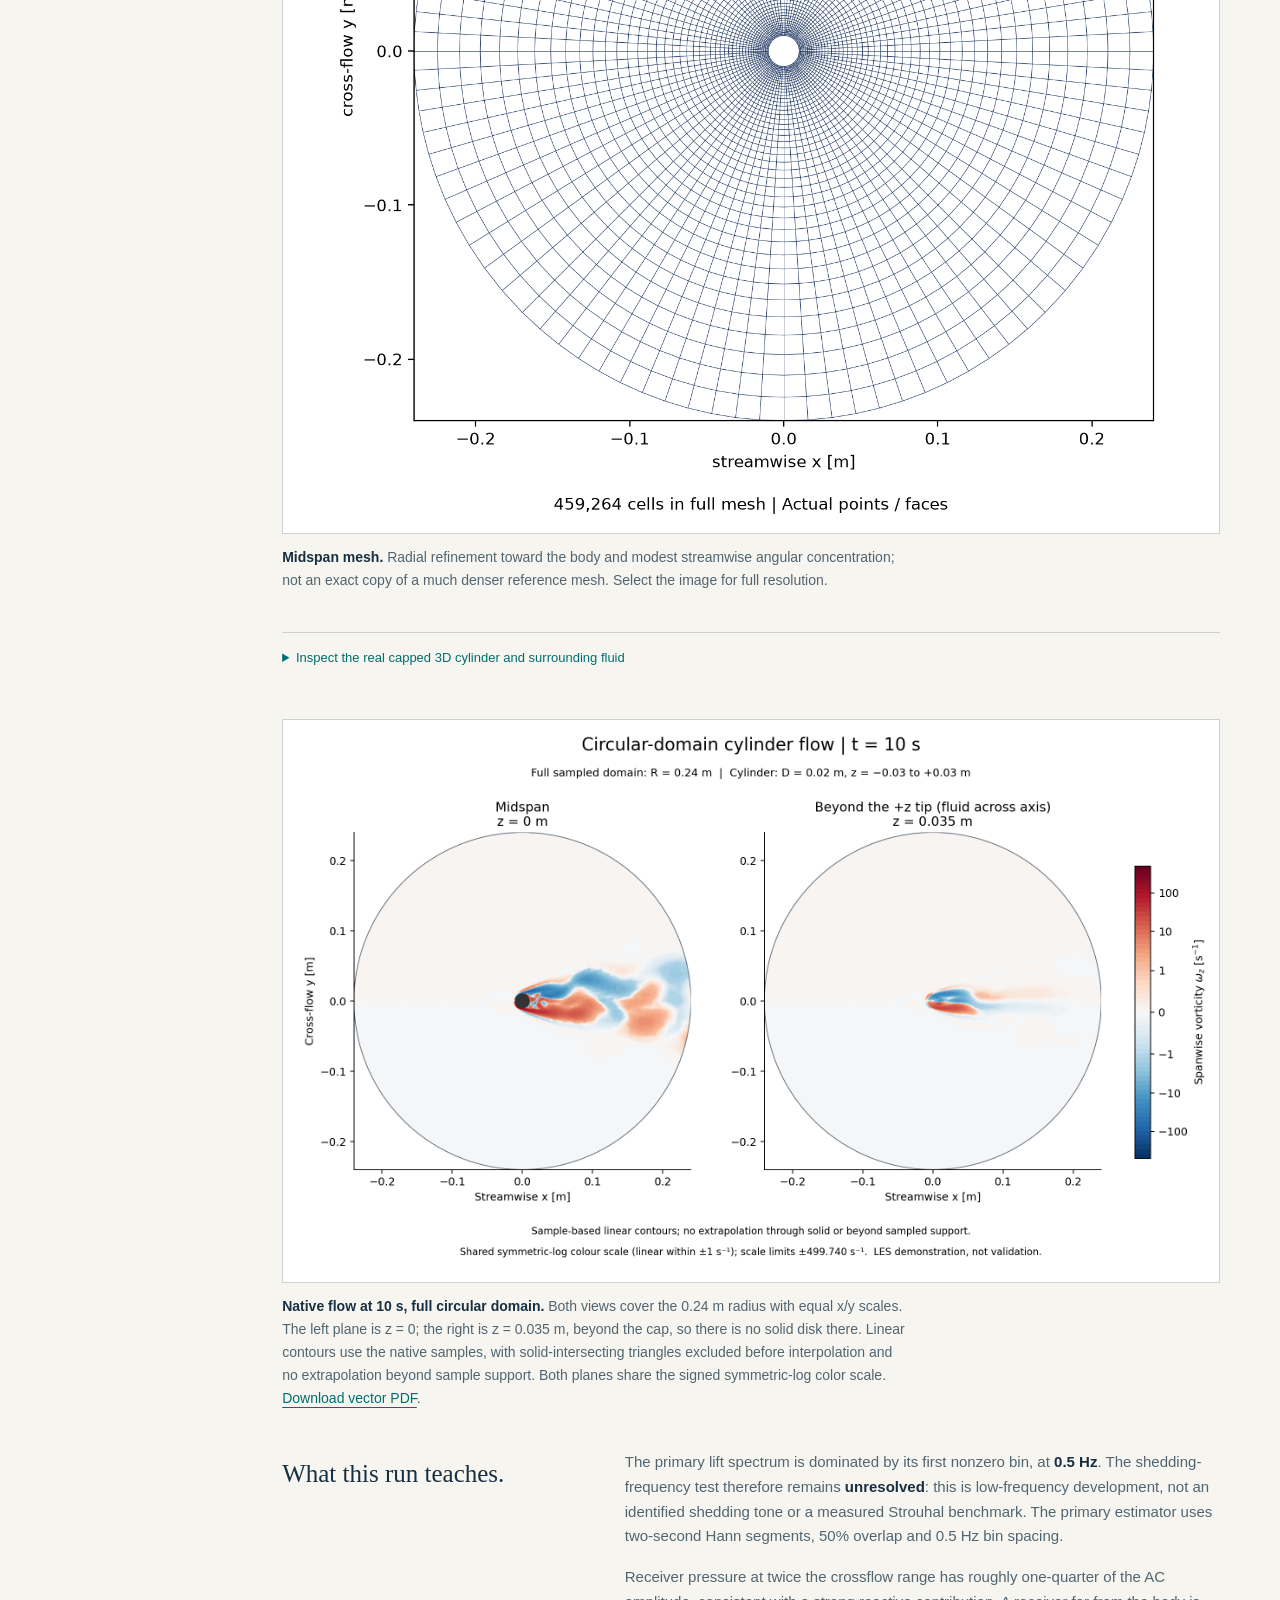
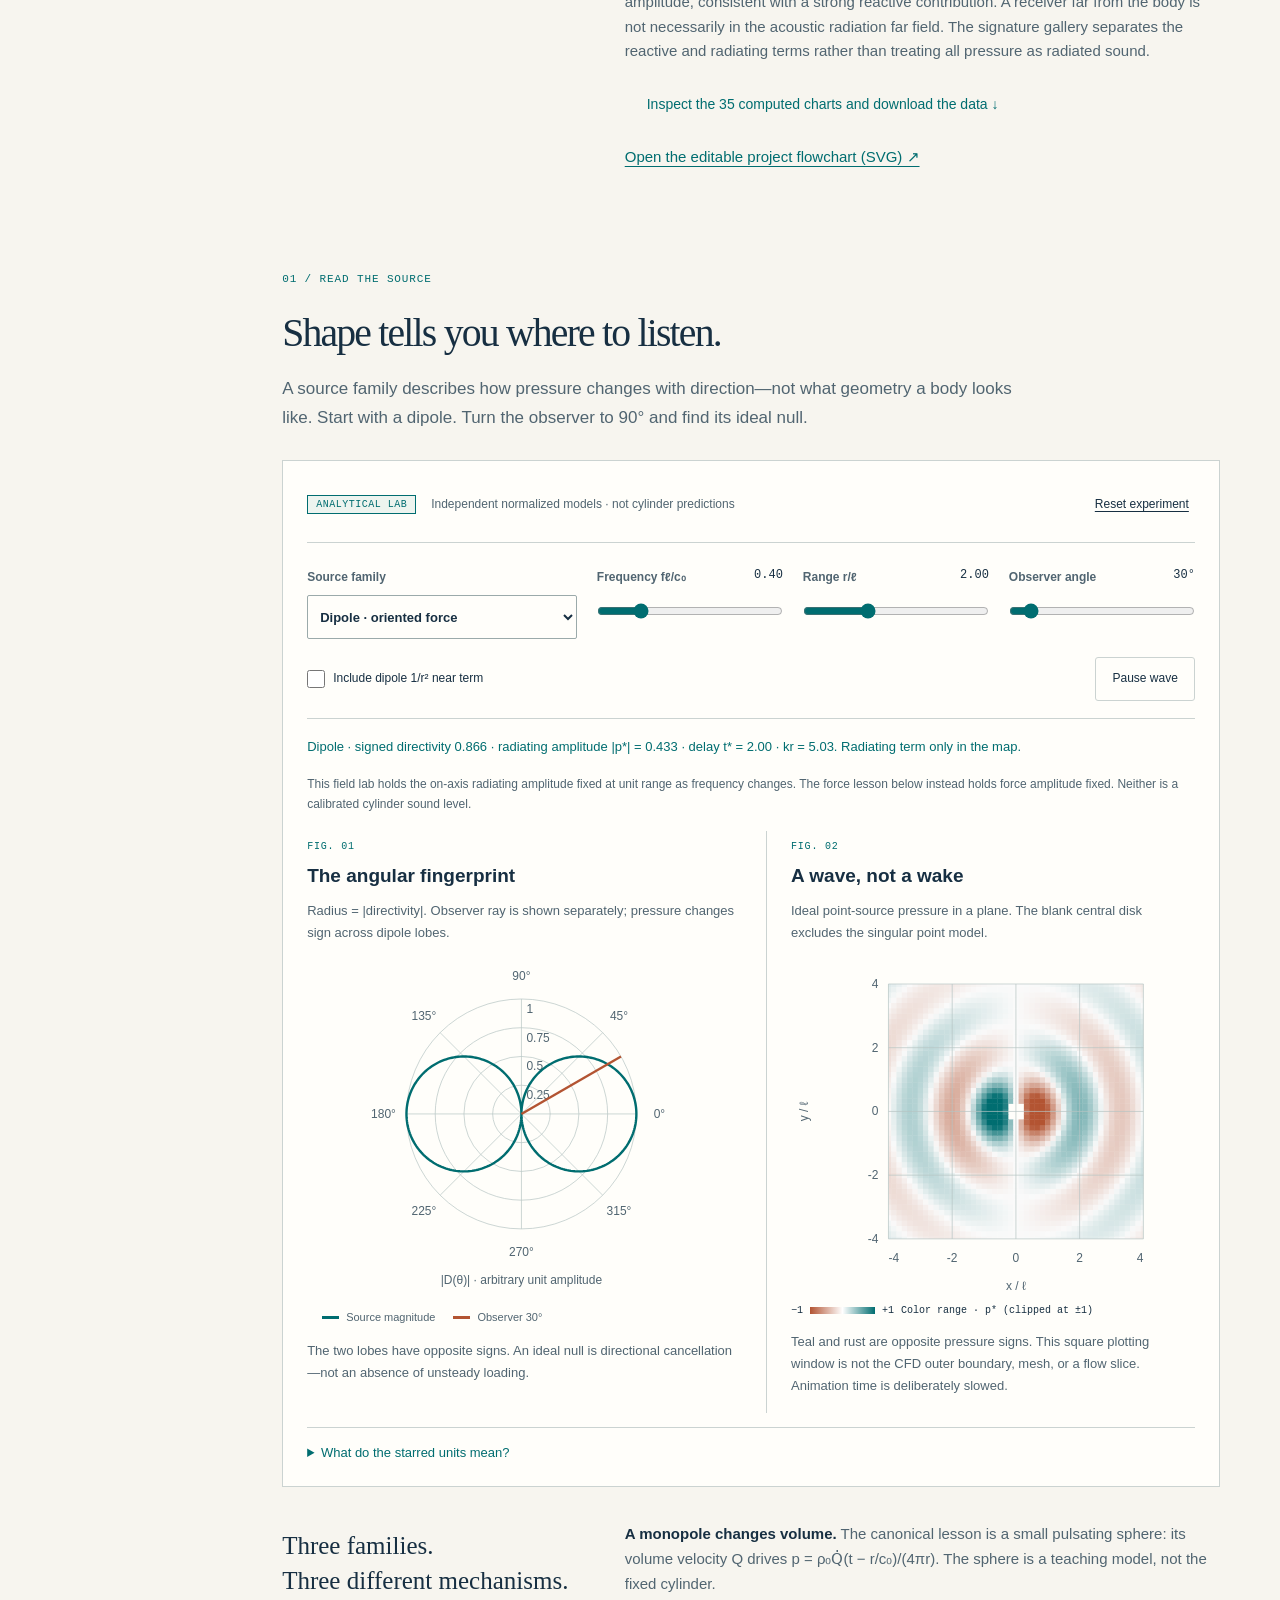
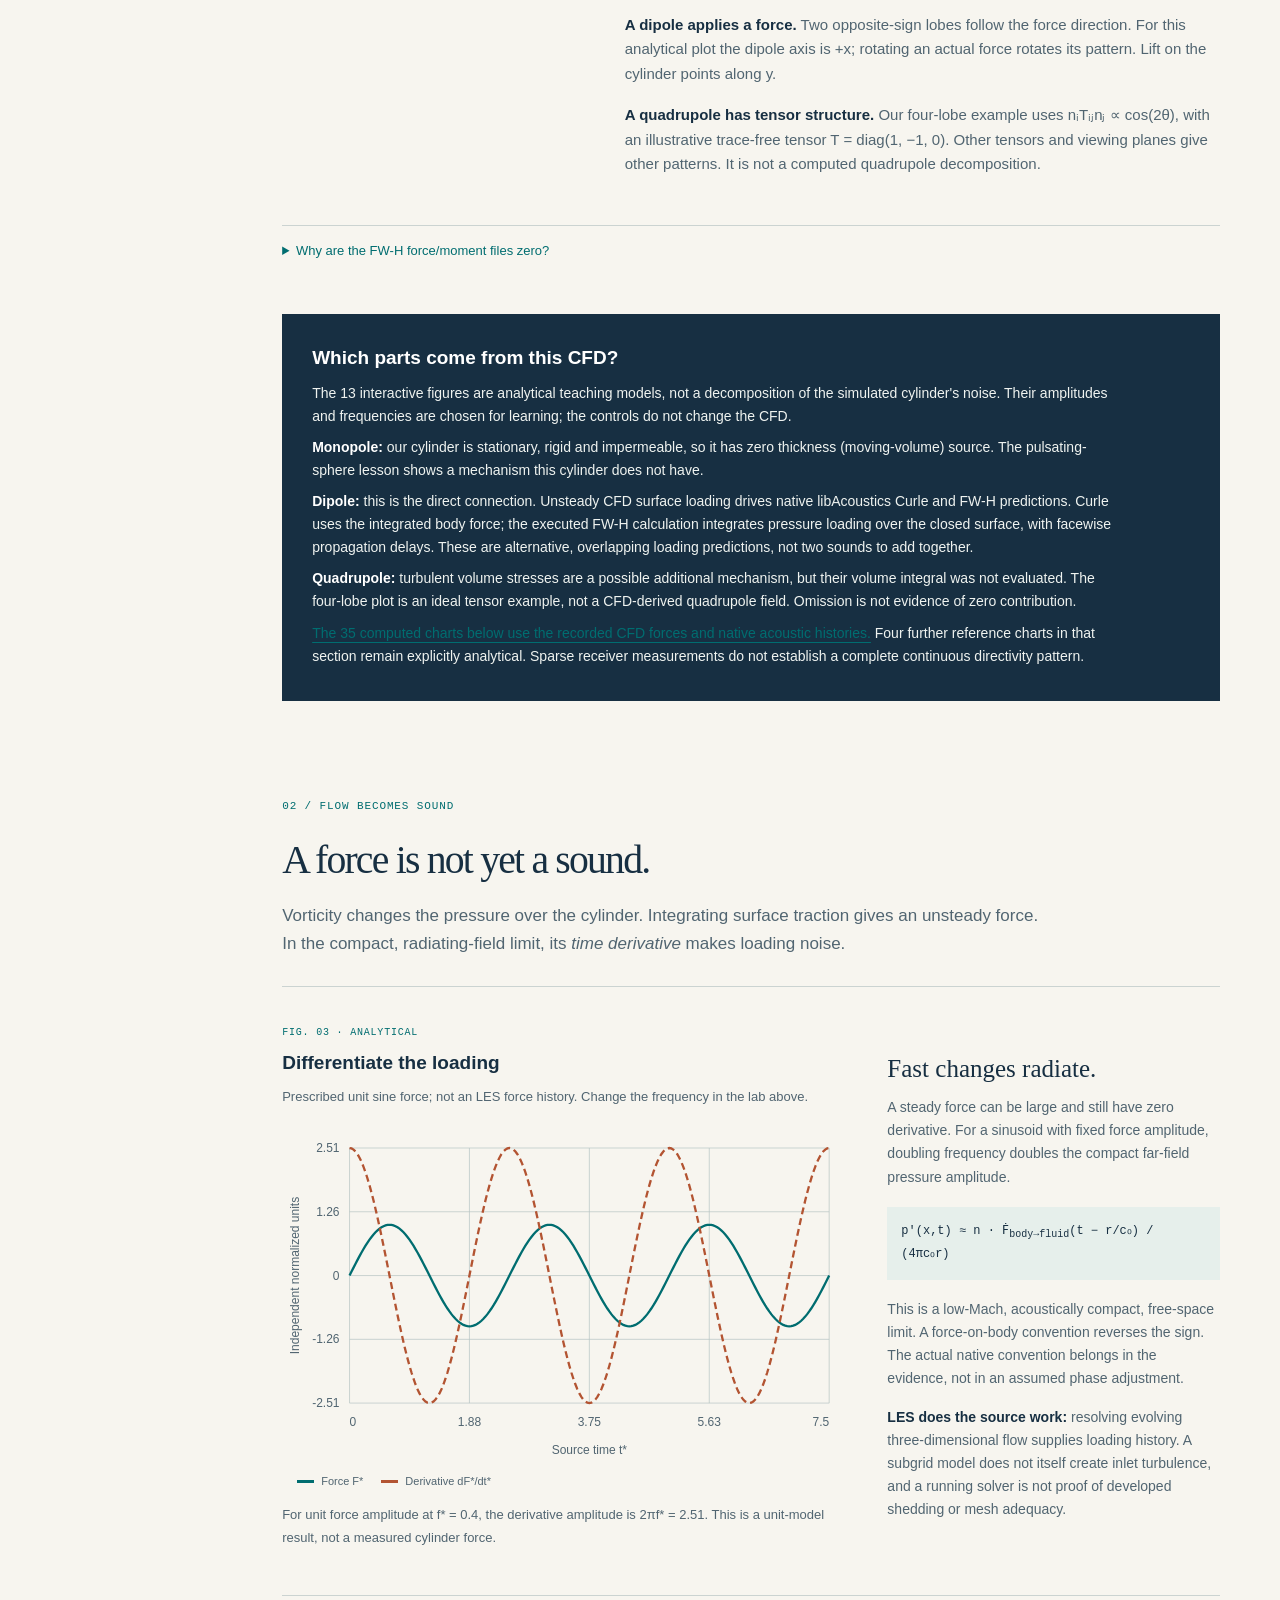
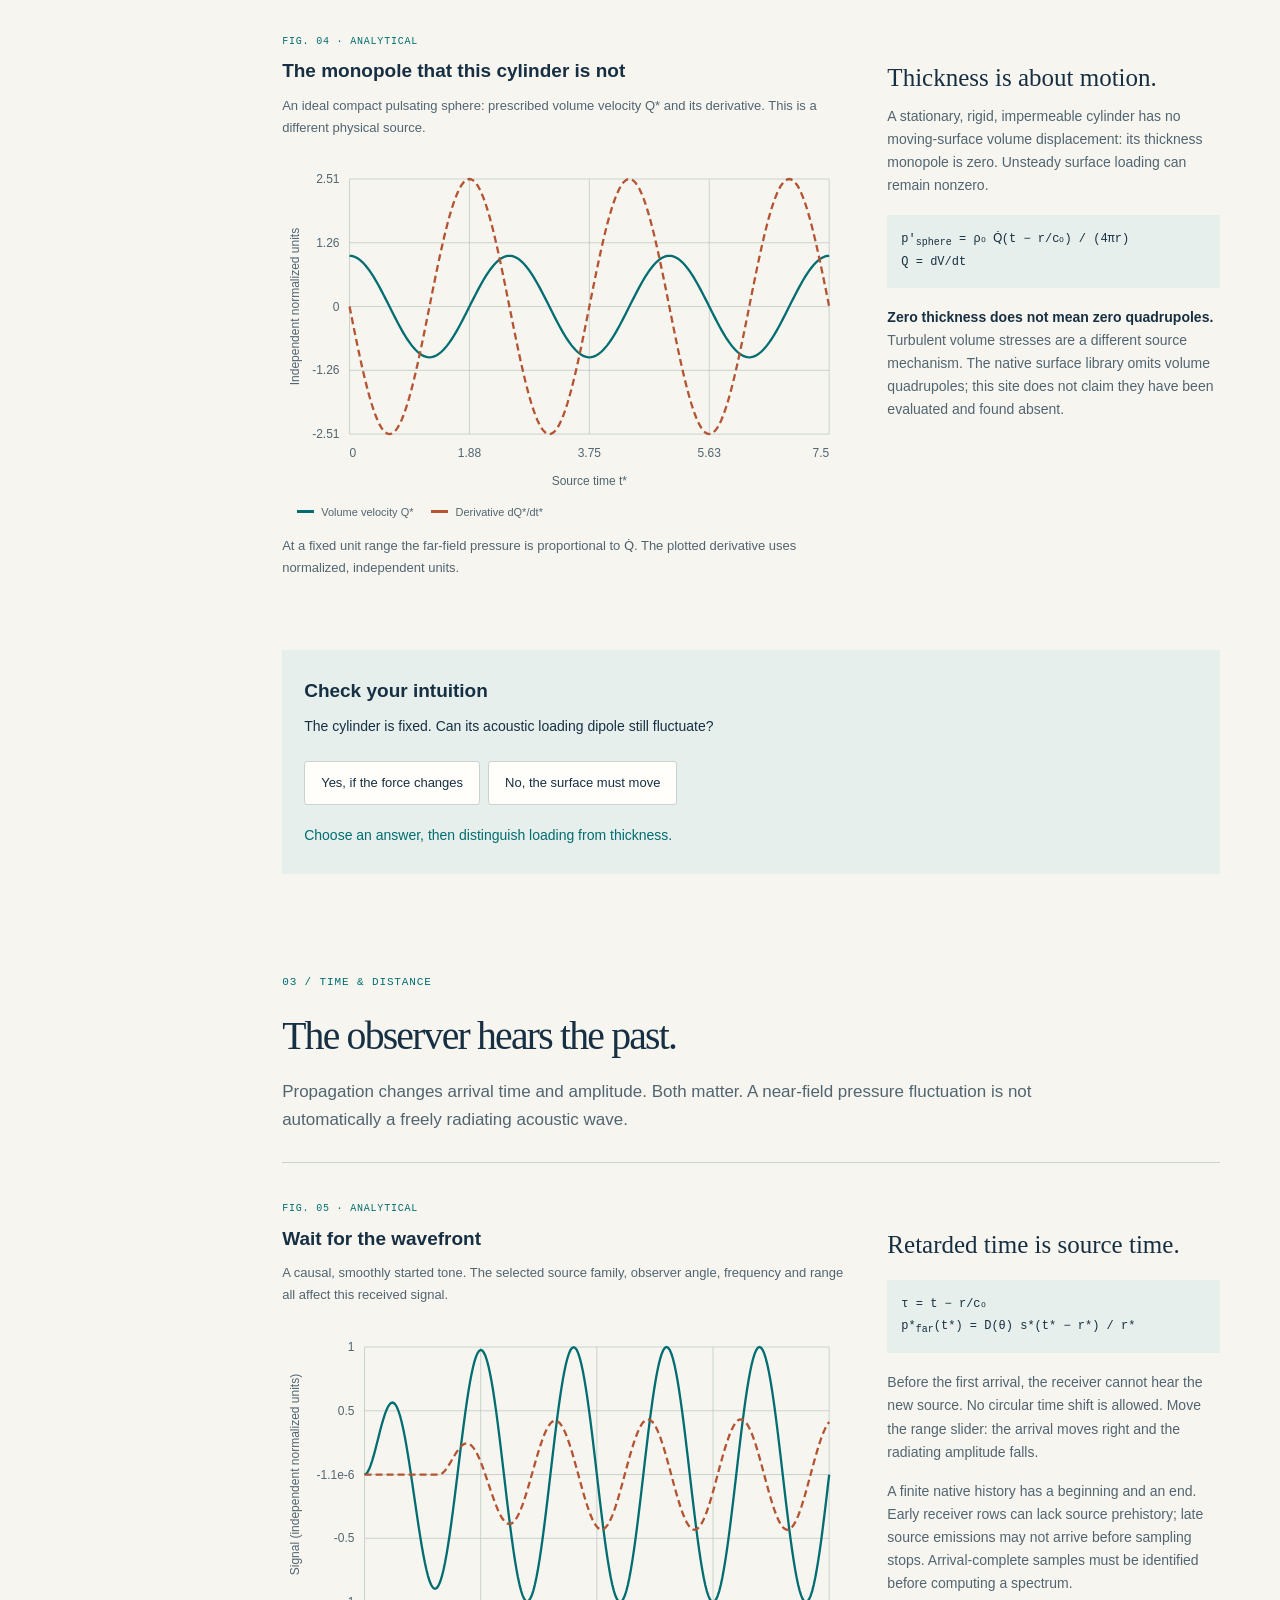
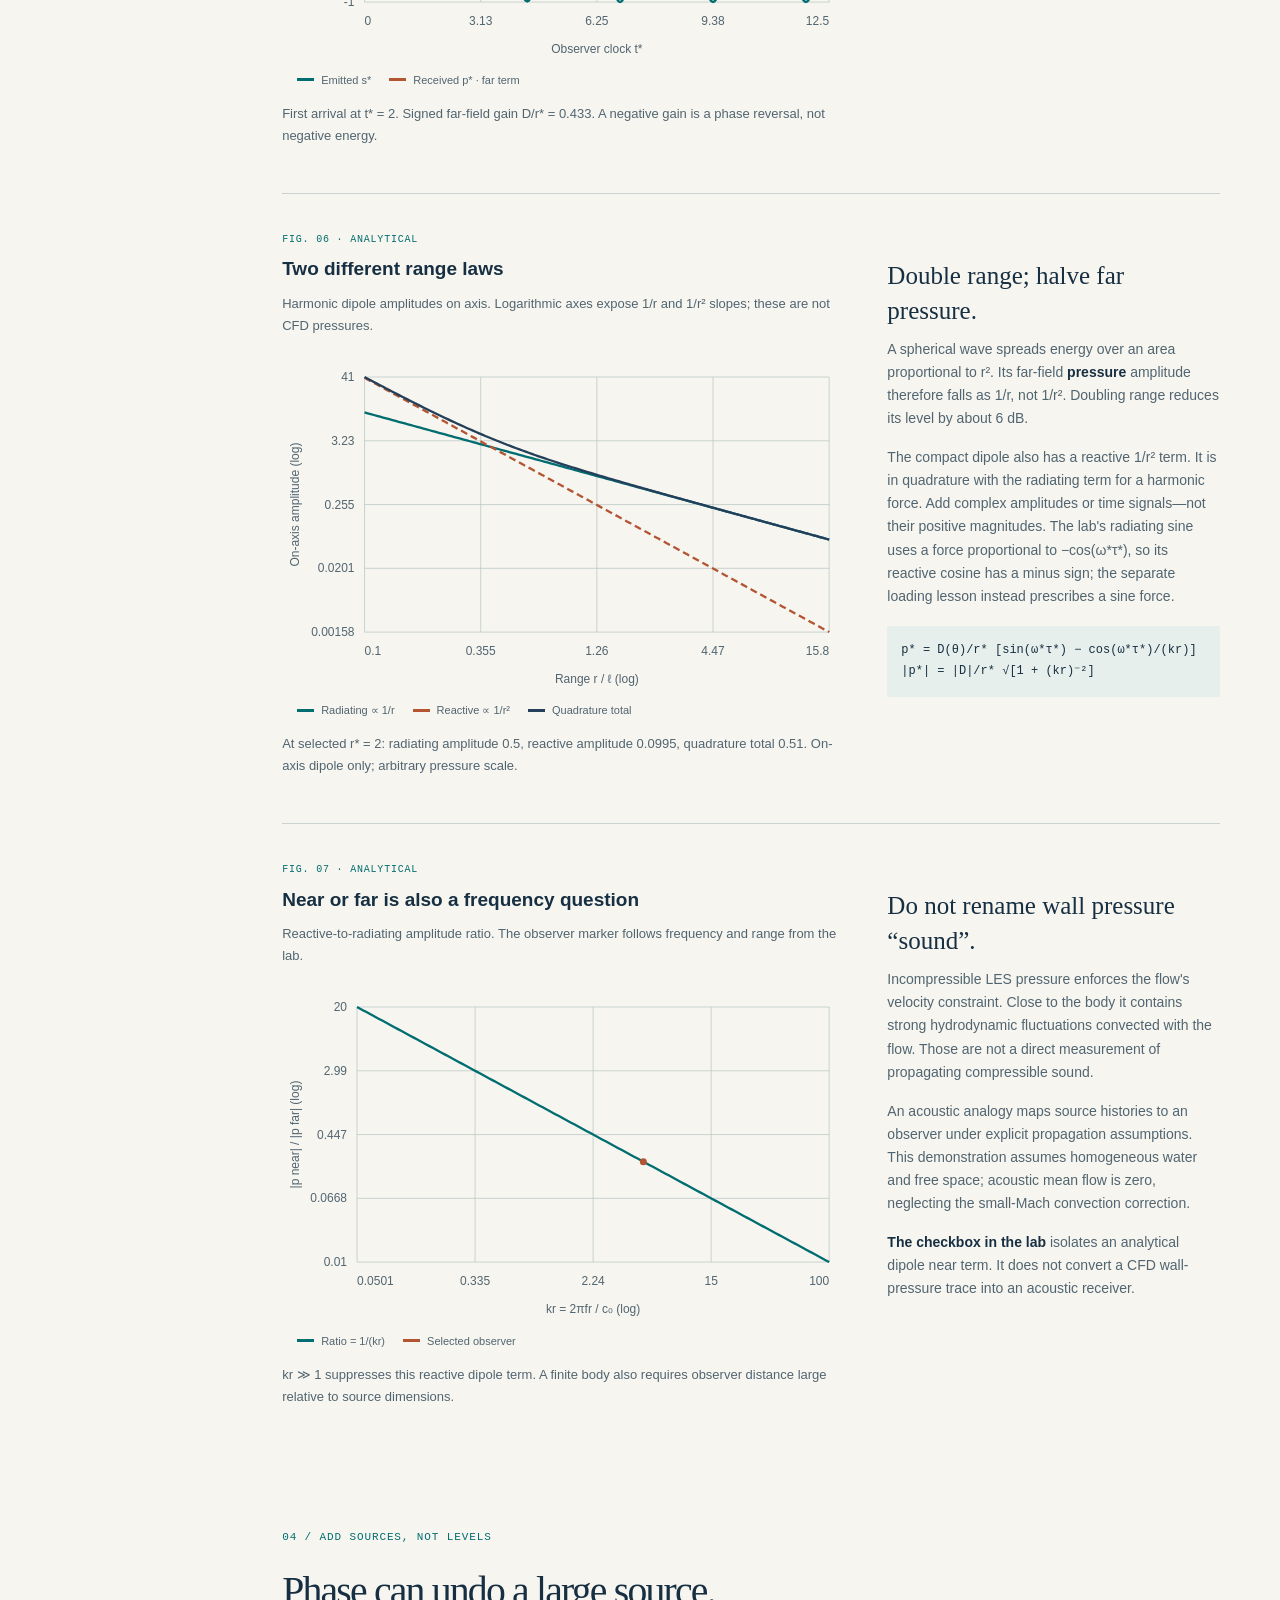
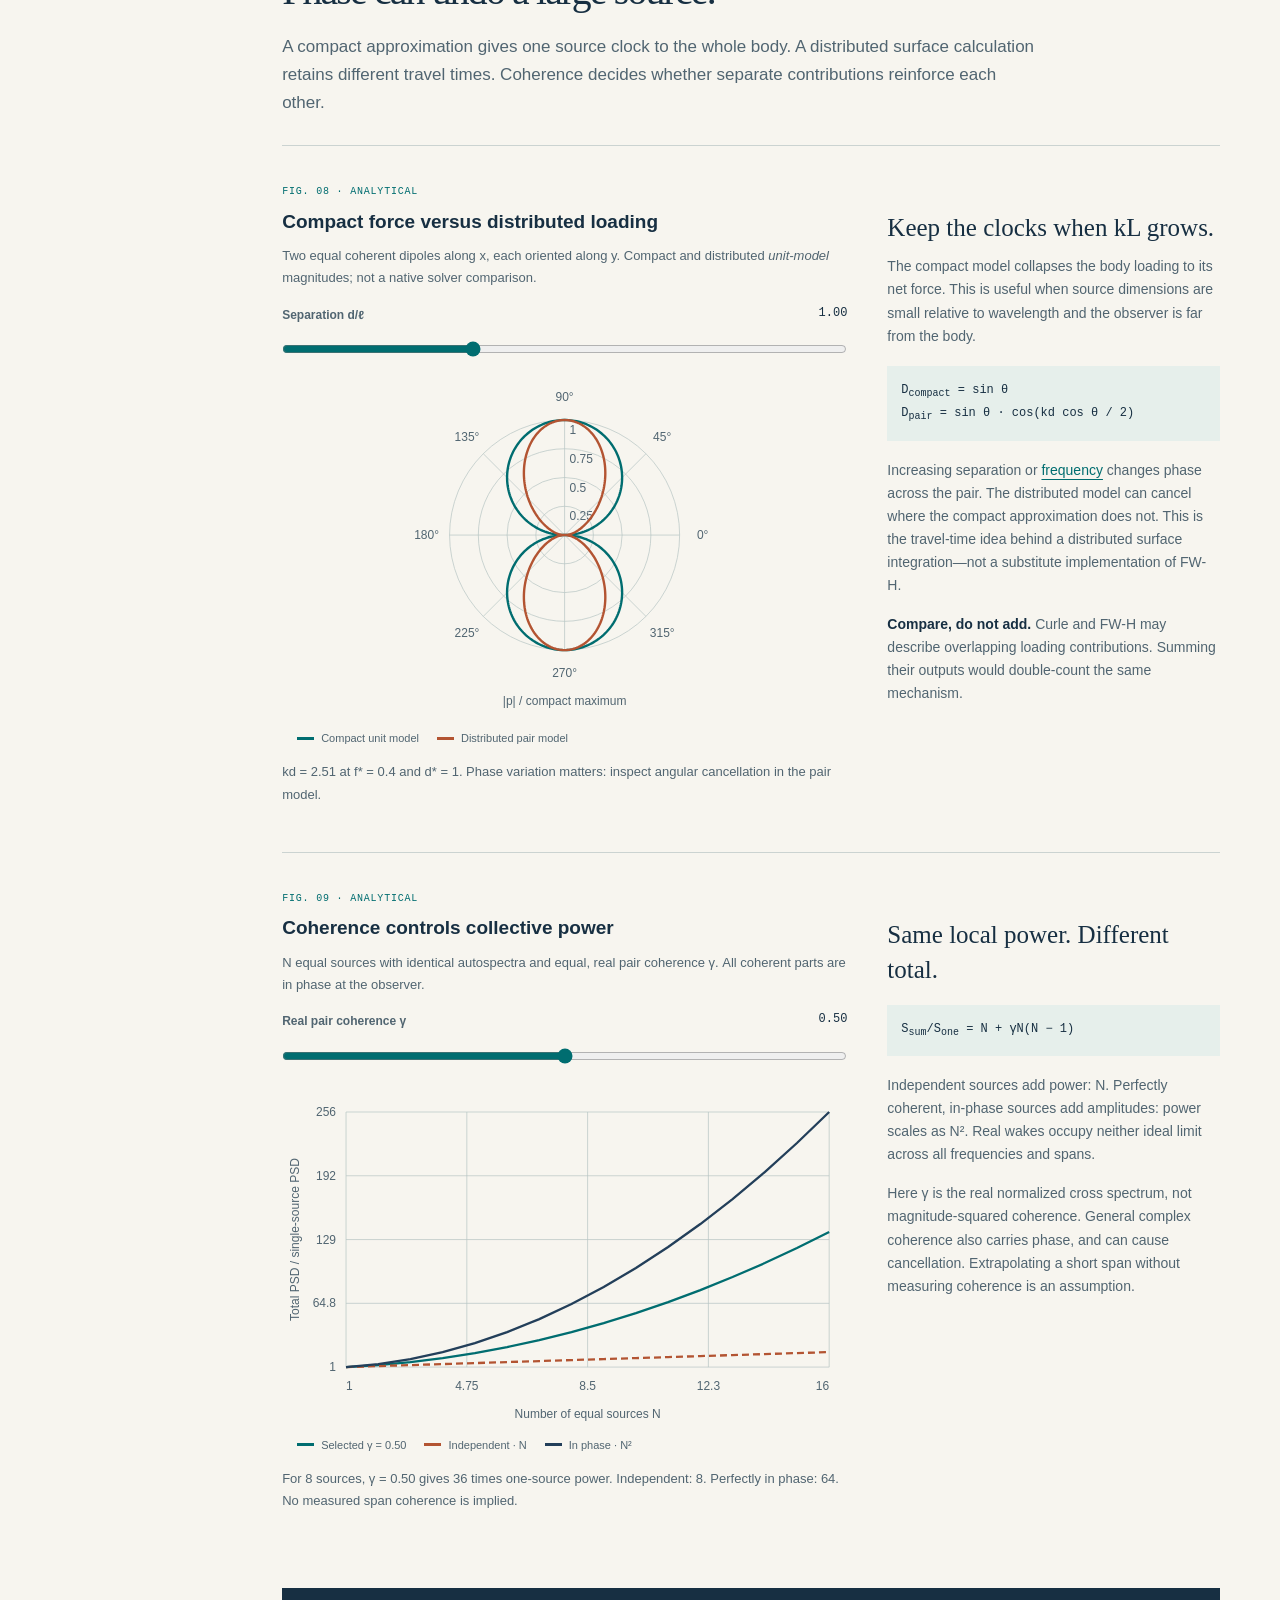
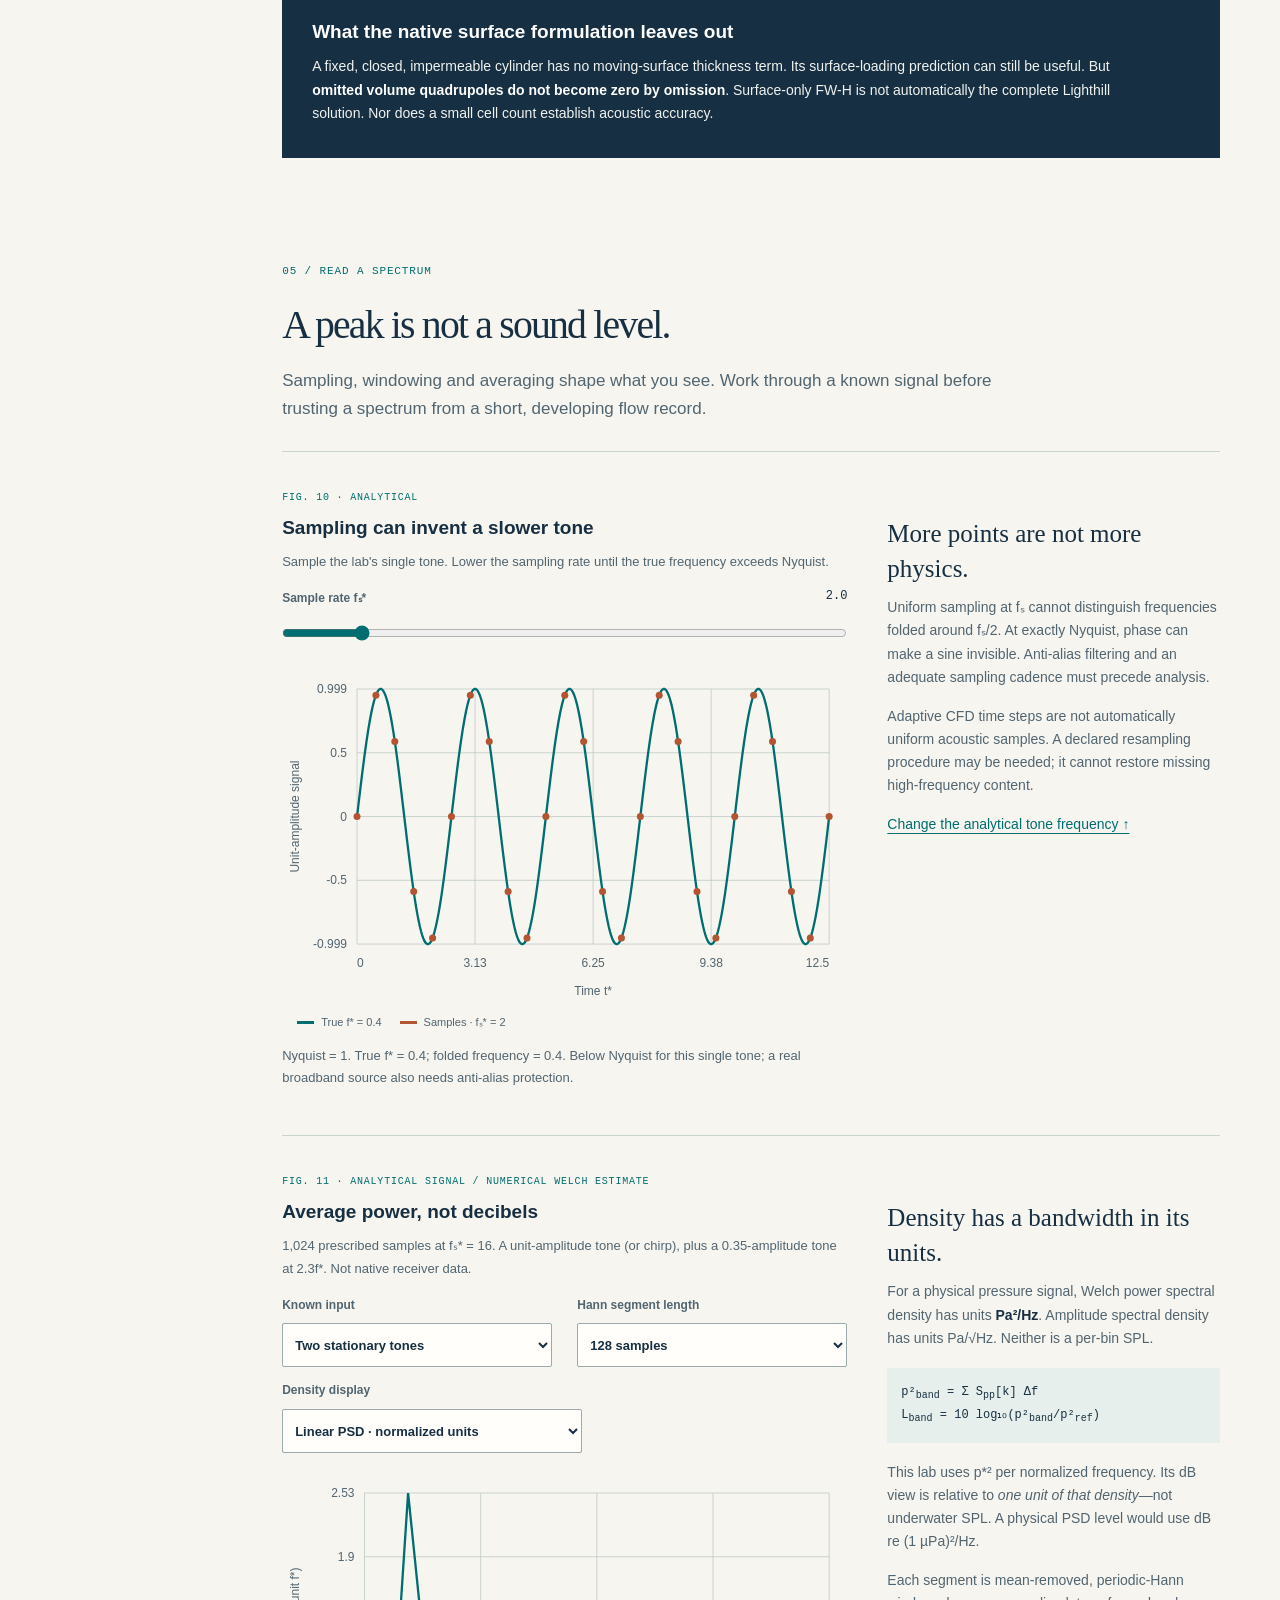
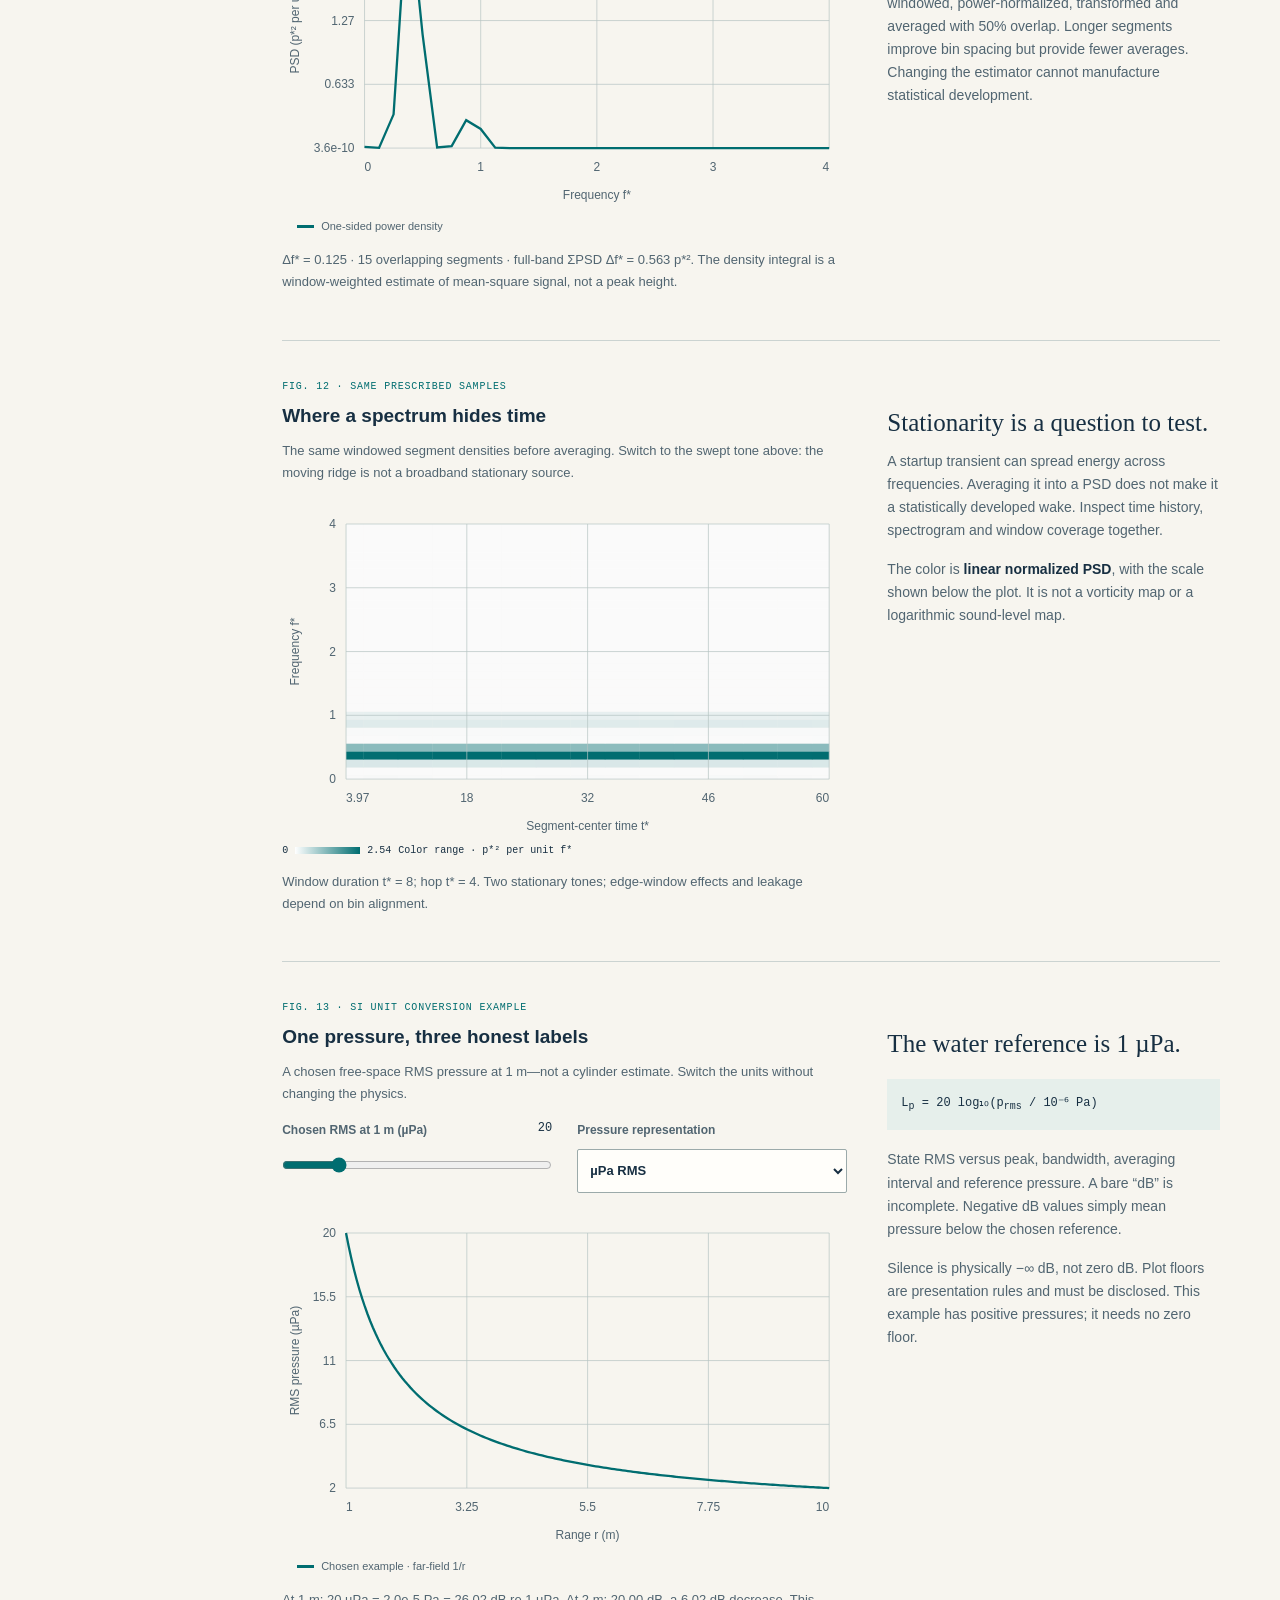
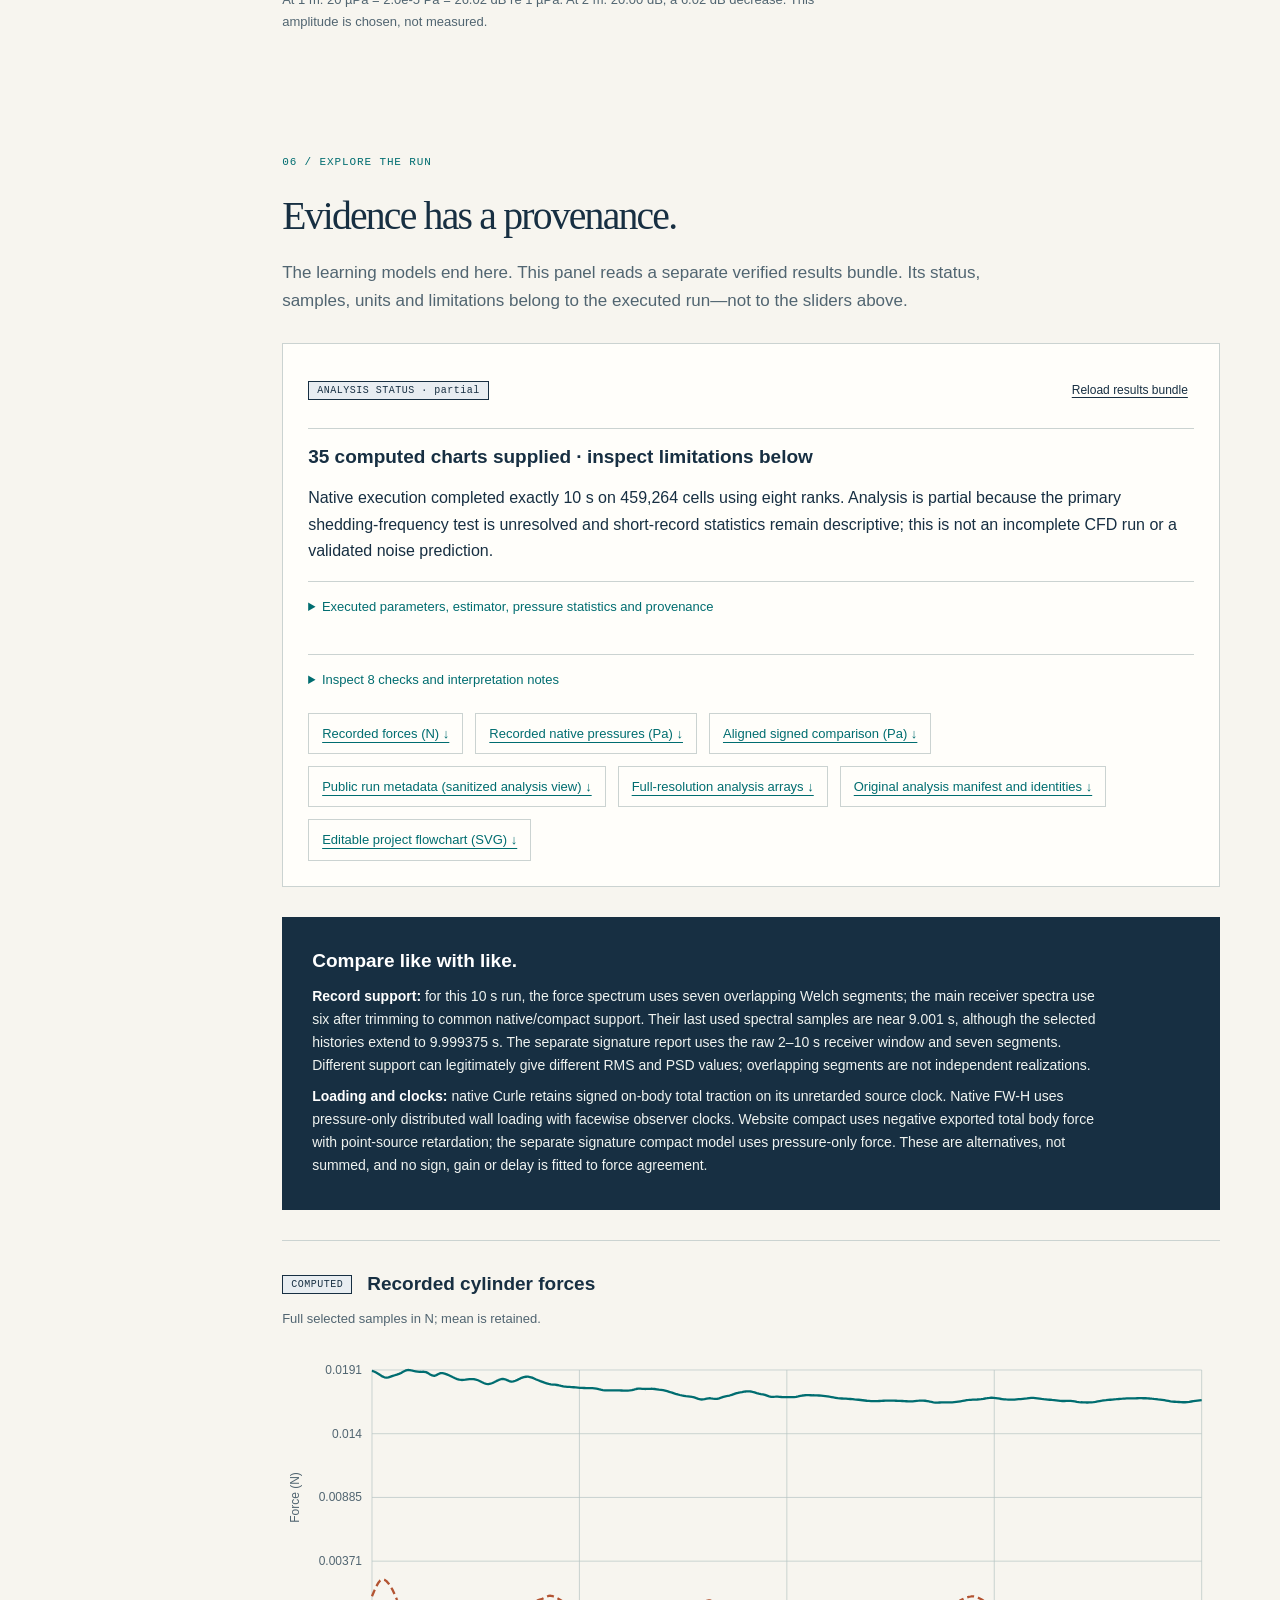
==== commit 228561c3: "feat: publish verified 10-second cylinder LES and acoustic signatures Publish the 459264-cell eight-" ====
--- a/site/index.html
+++ b/site/index.html
@@ -12,16 +12,16 @@
 <a class="skip" href="#main">Skip to lessons</a>
 <header class="masthead"><a class="wordmark" href="#intro"><span class="mark" aria-hidden="true">◎</span> CYLINDER <small>an acoustic field guide</small></a><nav aria-label="Main"><a href="#sources" class="current">Learn</a><a href="#evidence">Explore the run <span aria-hidden="true">↗</span></a></nav></header>
 <div class="shell">
-<aside class="sidebar"><div class="side-title">THE FIELD NOTEBOOK</div><nav aria-label="Lesson navigation"><a href="#intro">00 <span>The experiment</span></a><a href="#sources">01 <span>Read the source</span></a><a href="#loading">02 <span>Flow becomes sound</span></a><a href="#propagation">03 <span>Time & distance</span></a><a href="#summation">04 <span>Add sources, not levels</span></a><a href="#spectra">05 <span>Read a spectrum</span></a><a href="#evidence">06 <span>Inspect the evidence</span></a></nav><div class="side-note"><span class="tiny-label">DEMONSTRATION, NOT VALIDATION</span><p>One fixed, finite cylinder.<br>Water. Three-dimensional LES.<br>Curle & surface FW-H.</p><p>Analytical controls do not rerun or alter the CFD.</p></div></aside>
+<aside class="sidebar"><div class="side-title">THE FIELD NOTEBOOK</div><nav aria-label="Lesson navigation"><a href="#intro">00 <span>The experiment</span></a><a href="#sources">01 <span>Read the source</span></a><a href="#loading">02 <span>Flow becomes sound</span></a><a href="#propagation">03 <span>Time & distance</span></a><a href="#summation">04 <span>Add sources, not levels</span></a><a href="#spectra">05 <span>Read a spectrum</span></a><a href="#evidence">06 <span>Inspect the evidence</span></a><a href="#signature">07 <span>Acoustic signatures</span></a></nav><div class="side-note"><span class="tiny-label">DEMONSTRATION, NOT VALIDATION</span><p>One fixed, finite cylinder.<br>Water. Three-dimensional LES.<br>Curle & surface FW-H.</p><p>Analytical controls do not rerun or alter the CFD.</p></div></aside>
 <main id="main">
 <section id="intro" class="intro"><p class="eyebrow">FLUID MOTION → SURFACE LOADING → RADIATED SOUND</p><h1>How a quiet shape<br>makes a pressure wave.</h1><p class="standfirst">Follow the sound from a circular cylinder, one physical idea at a time. Change the source, move the observer, and learn what an acoustic analogy actually predicts.</p><div class="intro-bottom"><p>A small, transparent demonstration.<br><strong>No invented CFD. No implied validation.</strong></p><a class="button dark" href="#sources">Begin with the source <span aria-hidden="true">↓</span></a></div><div class="case-strip"><span><b>GEOMETRY</b> D = 0.02 m · span = 0.06 m</span><span><b>MEDIUM ASSUMPTIONS</b> water · c₀ = 1500 m/s</span><span><b>METHOD</b> 3D LES · &lt; 500,000 cells required</span></div></section>
 <section id="native-geometry" class="lesson">
-<div class="section-heading"><p class="eyebrow">THE EXECUTED CIRCULAR DOMAIN</p><h2>First, see the actual flow.</h2><p>A centered finite cylinder inside a circular outer boundary of radius 0.24 m. The 138,240-cell mesh passed OpenFOAM's topology and geometry checks. These images come from native mesh connectivity and sampled LES fields—not from the analytical wave animation.</p></div>
-<div id="accuracy-note" class="callout"><h3>Was this CFD accurate?</h3><p>Execution and internal consistency were checked; <strong>physical accuracy has not been established</strong>. This short, modest-resolution run demonstrates developing three-dimensional flow and an acoustic calculation, not a converged prediction.</p><p>We have not established mesh, time-step or domain independence, resolved near-wall/wake adequacy, statistically developed shedding, or agreement with reference measurements. The roughly six-second record and its later four-second analysis window are not enough to assert those properties. Treat the acoustic amplitudes as demonstration outputs, not validated sound levels.</p></div>
+<div class="section-heading"><p class="eyebrow">THE EXECUTED CIRCULAR DOMAIN</p><h2>First, see the actual flow.</h2><p>A centered finite cylinder inside a circular outer boundary of radius 0.24 m. The <strong>459,264-cell</strong> mesh passed OpenFOAM's topology and geometry checks. Eight MPI ranks completed exactly <strong>10 s</strong> in 16,000 fixed steps; full-volume fields were reconstructed at 2, 4, 6, 8 and 10 s. These images come from native mesh connectivity and sampled LES fields—not from the analytical wave animation.</p></div>
+<div id="accuracy-note" class="callout"><h3>Was this CFD accurate?</h3><p>Execution and internal consistency were checked; <strong>physical accuracy has not been established</strong>. This short, modest-resolution run demonstrates developing three-dimensional flow and an acoustic calculation, not a converged prediction.</p><p>We have not established mesh, time-step or domain independence, resolved near-wall/wake adequacy, statistically developed shedding, or agreement with reference measurements. The 10 s record uses an explicit 2–10 s primary analysis window, with 4–10 s and 6–10 s sensitivities in the signature gallery. Longer sampling does not by itself establish those properties. Treat the acoustic amplitudes as demonstration outputs, not validated sound levels.</p></div>
 <figure class="native-figure"><a href="./assets/mesh_cross_section.png" target="_blank" rel="noopener"><img src="./assets/mesh_cross_section.png" alt="Actual midspan O-grid with circular outer boundary and centered cylinder" width="1600" height="1600"></a><figcaption><strong>Midspan mesh.</strong> Radial refinement toward the body and modest streamwise angular concentration; not an exact copy of a much denser reference mesh. Select the image for full resolution.</figcaption></figure>
 <details class="model-note"><summary>Inspect the real capped 3D cylinder and surrounding fluid</summary><figure class="native-figure"><a href="./assets/mesh_3d.png" target="_blank" rel="noopener"><img src="./assets/mesh_3d.png" alt="Native three-dimensional mesh cutaway showing the finite cylinder, real caps, and fluid beyond both ends"></a><figcaption>The cutaway hides front outer faces for visibility. The body has actual closed end caps; this is not a periodic slice with invented cap loads.</figcaption></figure></details>
-<figure id="circular-flow-figure" class="native-figure"><a href="./assets/flow_vorticity_circular.png" target="_blank" rel="noopener"><img src="./assets/flow_vorticity_circular.png" alt="Full circular-domain spanwise vorticity at midspan and beyond the cylinder tip at 5.6 seconds" width="2160" height="1296"></a><figcaption><strong>Native flow at 5.6 s, full circular domain.</strong> Both views cover the 0.24 m radius with equal x/y scales. The left plane is z = 0; the right is z = 0.035 m, beyond the cap, so there is no solid disk there. Linear contours use the native samples, with solid-intersecting triangles excluded before interpolation and no extrapolation beyond sample support. Both planes share the signed symmetric-log color scale. The final force sample is later, at 5.999717956 s. <a href="./assets/flow_vorticity_circular.pdf" download>Download vector PDF</a>.</figcaption></figure>
-<div class="reading-row"><h3>What this run teaches.</h3><div><p>The later force record has a broad lift-spectrum candidate around <strong>1.45 Hz</strong> (St ≈ 0.145). The Welch bin spacing is 0.72 Hz, so this short record supports a demonstration of oscillatory loading—not a precise shedding-frequency benchmark.</p><p>At a 1 m observer, kr ≈ 0.006 at that candidate frequency: the compact dipole's reactive term matters strongly. A receiver far from the body is not necessarily in the acoustic radiation far field.</p><p><a class="button" href="#evidence">Inspect the 35 computed charts and download the data ↓</a></p></div></div>
+<figure id="circular-flow-figure" class="native-figure"><a href="./assets/flow_vorticity_circular.png" target="_blank" rel="noopener"><img src="./assets/flow_vorticity_circular.png" alt="Full circular-domain spanwise vorticity at midspan and beyond the cylinder tip at 10 seconds" width="2160" height="1296"></a><figcaption><strong>Native flow at 10 s, full circular domain.</strong> Both views cover the 0.24 m radius with equal x/y scales. The left plane is z = 0; the right is z = 0.035 m, beyond the cap, so there is no solid disk there. Linear contours use the native samples, with solid-intersecting triangles excluded before interpolation and no extrapolation beyond sample support. Both planes share the signed symmetric-log color scale. <a href="./assets/flow_vorticity_circular.pdf" download>Download vector PDF</a>.</figcaption></figure>
+<div class="reading-row"><h3>What this run teaches.</h3><div><p>The primary lift spectrum is dominated by its first nonzero bin, at <strong>0.5 Hz</strong>. The shedding-frequency test therefore remains <strong>unresolved</strong>: this is low-frequency development, not an identified shedding tone or a measured Strouhal benchmark. The primary estimator uses two-second Hann segments, 50% overlap and 0.5 Hz bin spacing.</p><p>Receiver pressure at twice the crossflow range has roughly one-quarter of the AC amplitude, consistent with a strong reactive contribution. A receiver far from the body is not necessarily in the acoustic radiation far field. The signature gallery separates the reactive and radiating terms rather than treating all pressure as radiated sound.</p><p><a class="button" href="#evidence">Inspect the 35 computed charts and download the data ↓</a></p><p><a href="./assets/flowacoustics-map.svg" target="_blank" rel="noopener">Open the editable project flowchart (SVG) ↗</a></p></div></div>
 </section>
 <section id="sources" class="lesson"><div class="section-heading"><p class="eyebrow">01 / READ THE SOURCE</p><h2>Shape tells you where to listen.</h2><p>A source family describes how pressure changes with direction—not what geometry a body looks like. Start with a dipole. Turn the observer to 90° and find its ideal null.</p></div>
 <div class="experiment"><div class="experiment-top"><span class="badge analytical">ANALYTICAL LAB</span><p>Independent normalized models · not cylinder predictions</p><button id="reset" type="button" class="quiet">Reset experiment</button></div>
@@ -34,8 +34,8 @@
 <details id="native-output-note" class="model-note"><summary>Why are the FW-H force/moment files zero?</summary>
 <p><strong>FW-H has inherited force diagnostics that stay zero in this library/OpenFOAM combination.</strong> Its acoustic calculation samples surface pressure independently and produced nonzero receiver histories. Those auxiliary force/moment files are not the source used by FW-H, and their zeros do not mean the cylinder is unloaded.</p>
 <p><strong>Curle's inherited force and moment files are one timestep behind their labels.</strong> They are written before its current force is updated. Its acoustic pressure is calculated after that update. Use the separate OpenFOAM <code>forces</code> object's files, or the downloadable <code>forces.csv</code>, for the actual loads. The website already uses that independent export.</p>
-<p>Both acoustic methods actually ran in <strong>pimpleFoam v2206 with libAcoustics.so</strong>, recording five observers. Curle produced 28,670 nonzero pressure values; FW-H produced 28,658, with twelve initial start/restart values zero before retarded history was available.</p>
-<p>These diagnostic quirks are separate from physical accuracy. The native Curle implementation also keeps a fixed-step derivative formula during adaptive stepping; its derivative error is not quantified here. Curle and FW-H additionally differ in force sign, viscous-load inclusion and propagation clocks. Native records have been preserved, not silently corrected or phase-fitted.</p>
+<p>Both acoustic methods actually ran in <strong>pimpleFoam v2206 with libAcoustics.so</strong>, recording five observers and 80,000 pressure samples per method. Curle's samples are all nonzero; FW-H has 11 initial zero values before retarded history is available. This is a fresh zero-start run with no restart or spliced pilot histories.</p>
+<p>Unlike the earlier adaptive-stepping demonstration, this run uses a <strong>fixed timestep of 0.000625 s</strong>, matching the native Curle derivative formula's fixed-step assumption. That removes the adaptive-step inconsistency, not the need for a time-step sensitivity check. Curle and FW-H still differ in force sign, viscous-load inclusion and propagation clocks. Native records have been preserved, not silently corrected or phase-fitted.</p>
 </details>
 <aside id="cfd-source-connection" class="callout" aria-labelledby="cfd-source-heading">
 <h3 id="cfd-source-heading">Which parts come from this CFD?</h3>
@@ -51,7 +51,7 @@
 <div class="quiz"><h3>Check your intuition</h3><p>The cylinder is fixed. Can its acoustic loading dipole still fluctuate?</p><button type="button" data-answer="yes">Yes, if the force changes</button><button type="button" data-answer="no">No, the surface must move</button><p class="feedback" id="quiz-feedback" role="status">Choose an answer, then distinguish loading from thickness.</p></div></section>
 <section id="propagation" class="lesson"><div class="section-heading"><p class="eyebrow">03 / TIME & DISTANCE</p><h2>The observer hears the past.</h2><p>Propagation changes arrival time and amplitude. Both matter. A near-field pressure fluctuation is not automatically a freely radiating acoustic wave.</p></div>
 <div class="lesson-grid"><figure><figcaption><span class="figure-num">FIG. 05 · ANALYTICAL</span><h3>Wait for the wavefront</h3><p>A causal, smoothly started tone. The selected source family, observer angle, frequency and range all affect this received signal.</p></figcaption><div id="retardation-plot" class="plot"></div><p id="retardation-feedback" class="figure-note"></p></figure><div class="lesson-copy"><h3>Retarded time is source time.</h3><div class="equation">τ = t − r/c₀<br>p*<sub>far</sub>(t*) = D(θ) s*(t* − r*) / r*</div><p>Before the first arrival, the receiver cannot hear the new source. No circular time shift is allowed. Move the range slider: the arrival moves right and the radiating amplitude falls.</p><p>A finite native history has a beginning and an end. Early receiver rows can lack source prehistory; late source emissions may not arrive before sampling stops. Arrival-complete samples must be identified before computing a spectrum.</p></div></div>
-<div class="lesson-grid"><figure><figcaption><span class="figure-num">FIG. 06 · ANALYTICAL</span><h3>Two different range laws</h3><p>Harmonic dipole amplitudes on axis. Logarithmic axes expose 1/r and 1/r² slopes; these are not CFD pressures.</p></figcaption><div id="range-plot" class="plot"></div><p id="range-feedback" class="figure-note"></p></figure><div class="lesson-copy"><h3>Double range; halve far pressure.</h3><p>A spherical wave spreads energy over an area proportional to r². Its far-field <strong>pressure</strong> amplitude therefore falls as 1/r, not 1/r². Doubling range reduces its level by about 6 dB.</p><p>The compact dipole also has a reactive 1/r² term. It is in quadrature with the radiating term for a harmonic force. Add complex amplitudes or time signals—not their positive magnitudes.</p><div class="equation">p* = D(θ)/r* [sin(ω*τ*) + cos(ω*τ*)/(kr)]<br>|p*| = |D|/r* √[1 + (kr)⁻²]</div></div></div>
+<div class="lesson-grid"><figure><figcaption><span class="figure-num">FIG. 06 · ANALYTICAL</span><h3>Two different range laws</h3><p>Harmonic dipole amplitudes on axis. Logarithmic axes expose 1/r and 1/r² slopes; these are not CFD pressures.</p></figcaption><div id="range-plot" class="plot"></div><p id="range-feedback" class="figure-note"></p></figure><div class="lesson-copy"><h3>Double range; halve far pressure.</h3><p>A spherical wave spreads energy over an area proportional to r². Its far-field <strong>pressure</strong> amplitude therefore falls as 1/r, not 1/r². Doubling range reduces its level by about 6 dB.</p><p>The compact dipole also has a reactive 1/r² term. It is in quadrature with the radiating term for a harmonic force. Add complex amplitudes or time signals—not their positive magnitudes. The lab's radiating sine uses a force proportional to −cos(ω*τ*), so its reactive cosine has a minus sign; the separate loading lesson instead prescribes a sine force.</p><div class="equation">p* = D(θ)/r* [sin(ω*τ*) − cos(ω*τ*)/(kr)]<br>|p*| = |D|/r* √[1 + (kr)⁻²]</div></div></div>
 <div class="lesson-grid"><figure><figcaption><span class="figure-num">FIG. 07 · ANALYTICAL</span><h3>Near or far is also a frequency question</h3><p>Reactive-to-radiating amplitude ratio. The observer marker follows frequency and range from the lab.</p></figcaption><div id="nearfield-plot" class="plot"></div><p class="figure-note">kr ≫ 1 suppresses this reactive dipole term. A finite body also requires observer distance large relative to source dimensions.</p></figure><div class="lesson-copy"><h3>Do not rename wall pressure “sound”.</h3><p>Incompressible LES pressure enforces the flow's velocity constraint. Close to the body it contains strong hydrodynamic fluctuations convected with the flow. Those are not a direct measurement of propagating compressible sound.</p><p>An acoustic analogy maps source histories to an observer under explicit propagation assumptions. This demonstration assumes homogeneous water and free space; acoustic mean flow is zero, neglecting the small-Mach convection correction.</p><p><strong>The checkbox in the lab</strong> isolates an analytical dipole near term. It does not convert a CFD wall-pressure trace into an acoustic receiver.</p></div></div></section>
 <!-- Additional lessons are inserted below as independently tested slices. -->
 <section id="summation" class="lesson"><div class="section-heading"><p class="eyebrow">04 / ADD SOURCES, NOT LEVELS</p><h2>Phase can undo a large source.</h2><p>A compact approximation gives one source clock to the whole body. A distributed surface calculation retains different travel times. Coherence decides whether separate contributions reinforce each other.</p></div>
@@ -65,7 +65,10 @@
 <div class="lesson-grid"><figure><figcaption><span class="figure-num">FIG. 12 · SAME PRESCRIBED SAMPLES</span><h3>Where a spectrum hides time</h3><p>The same windowed segment densities before averaging. Switch to the swept tone above: the moving ridge is not a broadband stationary source.</p></figcaption><div id="spectrogram-plot" class="plot"></div><p id="spectrogram-feedback" class="figure-note"></p></figure><div class="lesson-copy"><h3>Stationarity is a question to test.</h3><p>A startup transient can spread energy across frequencies. Averaging it into a PSD does not make it a statistically developed wake. Inspect time history, spectrogram and window coverage together.</p><p>The color is <strong>linear normalized PSD</strong>, with the scale shown below the plot. It is not a vorticity map or a logarithmic sound-level map.</p></div></div>
 <div class="lesson-grid"><figure><figcaption><span class="figure-num">FIG. 13 · SI UNIT CONVERSION EXAMPLE</span><h3>One pressure, three honest labels</h3><p>A chosen free-space RMS pressure at 1 m—not a cylinder estimate. Switch the units without changing the physics.</p></figcaption><div class="local-controls"><label for="rms">Chosen RMS at 1 m (µPa) <output id="rms-value" for="rms">20</output><input id="rms" type="range" min="1" max="100" step="1" value="20"></label><label for="level-units">Pressure representation<select id="level-units"><option value="upa">µPa RMS</option><option value="pa">Pa RMS</option><option value="db">dB re 1 µPa · RMS SPL</option></select></label></div><div id="level-plot" class="plot"></div><p id="level-feedback" class="figure-note" role="status"></p></figure><div class="lesson-copy"><h3>The water reference is 1 µPa.</h3><div class="equation">L<sub>p</sub> = 20 log₁₀(p<sub>rms</sub> / 10⁻⁶ Pa)</div><p>State RMS versus peak, bandwidth, averaging interval and reference pressure. A bare “dB” is incomplete. Negative dB values simply mean pressure below the chosen reference.</p><p>Silence is physically −∞ dB, not zero dB. Plot floors are presentation rules and must be disclosed. This example has positive pressures; it needs no zero floor.</p></div></div></section>
 <!-- Verified native results are loaded separately below. -->
-<section id="evidence" class="lesson"><div class="section-heading"><p class="eyebrow">06 / EXPLORE THE RUN</p><h2>Evidence has a provenance.</h2><p>The learning models end here. This panel reads a separate verified results bundle. Its status, samples, units and limitations belong to the executed run—not to the sliders above.</p></div><div class="status-panel"><div class="experiment-top"><span class="badge pending" id="run-status">READING RESULTS</span><button id="retry-results" type="button" class="quiet">Reload results bundle</button></div><h3 id="run-title">Loading the native-results handover</h3><p id="run-summary" role="status">No computed values are shown until the results file has been read.</p><div id="run-metadata"></div><div id="run-checks"></div><div id="run-downloads" class="download-list"></div></div><div id="computed-charts"></div><div class="reading-row"><h3>What would count<br>as evidence?</h3><div><p><strong>Mesh and run:</strong> a genuinely 3D, finite, closed-end cylinder with fluid beyond both ends; fewer than 500,000 cells; actual mesh checks, solver exit, time coverage and input identities.</p><p><strong>Source and receiver:</strong> force sign and traction convention, dimensional pressure conversion, sampling cadence, observer coordinates, receiver-clock convention and complete retarded arrivals. Native Curle and FW-H labels are reserved for executed libAcoustics output.</p><p><strong>Interpretation:</strong> startup, observed shedding, statistical development and mesh adequacy are distinct gates. A short bounded run can demonstrate execution without demonstrating a converged noise prediction.</p></div></div><details class="model-note"><summary>How to reproduce and extend this demonstration</summary><p>The public repository contains the source, native case workflow, analysis tests and static site. The page itself launches no solver. Serve this directory with a basic HTTP server or publish it as a GitHub Pages artifact; it uses no CDN, framework or Node build step.</p><p>Results are fetched from <code>./data/results.json</code>. Missing or rejected data remain visibly pending/unavailable. Charts preserve their supplied units and origin. Null samples create gaps; nonpositive values are omitted on logarithmic axes, never silently replaced by a positive floor.</p></details></section>
+<section id="evidence" class="lesson"><div class="section-heading"><p class="eyebrow">06 / EXPLORE THE RUN</p><h2>Evidence has a provenance.</h2><p>The learning models end here. This panel reads a separate verified results bundle. Its status, samples, units and limitations belong to the executed run—not to the sliders above.</p></div><div class="status-panel"><div class="experiment-top"><span class="badge pending" id="run-status">READING RESULTS</span><button id="retry-results" type="button" class="quiet">Reload results bundle</button></div><h3 id="run-title">Loading the native-results handover</h3><p id="run-summary" role="status">No computed values are shown until the results file has been read.</p><div id="run-metadata"></div><div id="run-checks"></div><div id="run-downloads" class="download-list"></div></div>
+<aside id="comparison-contract" class="callout"><h3>Compare like with like.</h3><p><strong>Record support:</strong> for this 10 s run, the force spectrum uses seven overlapping Welch segments; the main receiver spectra use six after trimming to common native/compact support. Their last used spectral samples are near 9.001 s, although the selected histories extend to 9.999375 s. The separate signature report uses the raw 2–10 s receiver window and seven segments. Different support can legitimately give different RMS and PSD values; overlapping segments are not independent realizations.</p><p><strong>Loading and clocks:</strong> native Curle retains signed on-body total traction on its unretarded source clock. Native FW-H uses pressure-only distributed wall loading with facewise observer clocks. Website compact uses negative exported total body force with point-source retardation; the separate signature compact model uses pressure-only force. These are alternatives, not summed, and no sign, gain or delay is fitted to force agreement.</p></aside>
+<div id="computed-charts"></div><div class="reading-row"><h3>What would count<br>as evidence?</h3><div><p><strong>Mesh and run:</strong> a genuinely 3D, finite, closed-end cylinder with fluid beyond both ends; fewer than 500,000 cells; actual mesh checks, solver exit, time coverage and input identities.</p><p><strong>Source and receiver:</strong> force sign and traction convention, dimensional pressure conversion, sampling cadence, observer coordinates, receiver-clock convention and complete retarded arrivals. Native Curle and FW-H labels are reserved for executed libAcoustics output.</p><p><strong>Interpretation:</strong> startup, observed shedding, statistical development and mesh adequacy are distinct gates. A short bounded run can demonstrate execution without demonstrating a converged noise prediction.</p></div></div><details class="model-note"><summary>How to reproduce and extend this demonstration</summary><p>The public repository contains the source, native case workflow, analysis tests and static site. The page itself launches no solver. Serve this directory with a basic HTTP server or publish it as a GitHub Pages artifact; it uses no CDN, framework or Node build step.</p><p>Results are fetched from <code>./data/results.json</code>. Missing or rejected data remain visibly pending/unavailable. Charts preserve their supplied units and origin. Null samples create gaps; nonpositive values are omitted on logarithmic axes, never silently replaced by a positive floor.</p></details></section>
+<section id="signature" class="signature-section" aria-labelledby="signature-heading"><div class="section-heading"><p class="eyebrow">07 / ACOUSTIC SIGNATURES</p><h2 id="signature-heading">Read the recorded signature.</h2><p>Nine figure panels connect native geometry, record support, loading spectra, receiver spectra, time–frequency evolution, band variability, coherence and phase, reactive and radiating terms, and directivity. Computed histories and offline model reductions remain distinct from the analytical controls.</p></div><div id="signature-content" aria-live="polite"><p class="signature-status" role="status">Acoustic signatures are pending. No matching verified figure bundle has been displayed.</p></div></section>
 <footer><p>CYLINDER / an acoustic field guide</p><p>Free-space propagation · stationary homogeneous water · educational demonstration</p><a href="https://doi.org/10.1098/rspa.1955.0191">Curle (1955)</a><a href="https://doi.org/10.1098/rsta.1969.0031">Ffowcs Williams & Hawkings (1969)</a><a href="https://github.com/unicfdlab/libAcoustics">libAcoustics source</a></footer>
 </main></div>
 <noscript><p class="no-script">JavaScript is required for interactive analytical plots and the results adapter. The lesson text remains readable.</p></noscript>
--- a/site/styles.css
+++ b/site/styles.css
@@ -4,4 +4,6 @@
 .native-figure{margin:28px 0 40px}.native-figure img{display:block;width:100%;max-width:100%;height:auto;border:1px solid var(--line)}.native-figure figcaption{font-size:14px;color:var(--muted);padding-top:12px;max-width:80ch}
 .button{white-space:normal;max-width:100%}
 .figure-note,.checks{overflow-wrap:anywhere}
+.signature-section{padding:60px 0 20px;border-top:1px solid var(--line)}.signature-status{padding:20px;border:1px solid var(--line);background:var(--surface)}.signature-context{padding:20px 24px;background:var(--pale);margin:24px 0 36px}.signature-context code{overflow-wrap:anywhere}.signature-gallery{display:block;min-width:0}.signature-card{display:block;width:100%;margin:0 0 52px;padding:0 0 28px;border-bottom:1px solid var(--line);min-width:0;scroll-margin-top:105px}.signature-card h3{font:normal clamp(23px,2.4vw,31px)/1.25 var(--serif);margin:8px 0 16px}.signature-label{font:11px/1.6 var(--mono);letter-spacing:.045em;color:var(--teal);overflow-wrap:anywhere}.signature-caption{white-space:pre-line;max-width:90ch}.signature-image{display:block;width:100%;margin-top:20px}.signature-image img{display:block;width:100%;height:auto;border:1px solid var(--line);background:white}.signature-links{display:flex;flex-wrap:wrap;gap:10px 26px;margin:16px 0}.signature-links a{min-height:44px;display:inline-flex;align-items:center}.signature-tables{margin-top:8px;overflow-wrap:anywhere}.signature-tables summary{cursor:pointer;padding:8px 0;min-height:44px}.signature-tables li{padding:4px 0}.signature-note{font-size:13px;color:var(--muted);max-width:100ch}.signature-section p,.signature-section li{overflow-wrap:anywhere}
+@media(max-width:480px){.signature-section{padding-top:40px}.signature-context{padding:14px}.signature-card{margin-bottom:34px}.signature-links{gap:0 20px}.signature-label{font-size:10px}}
 @media(prefers-reduced-motion:reduce){html{scroll-behavior:auto}*,*::before,*::after{animation:none!important;transition:none!important}}
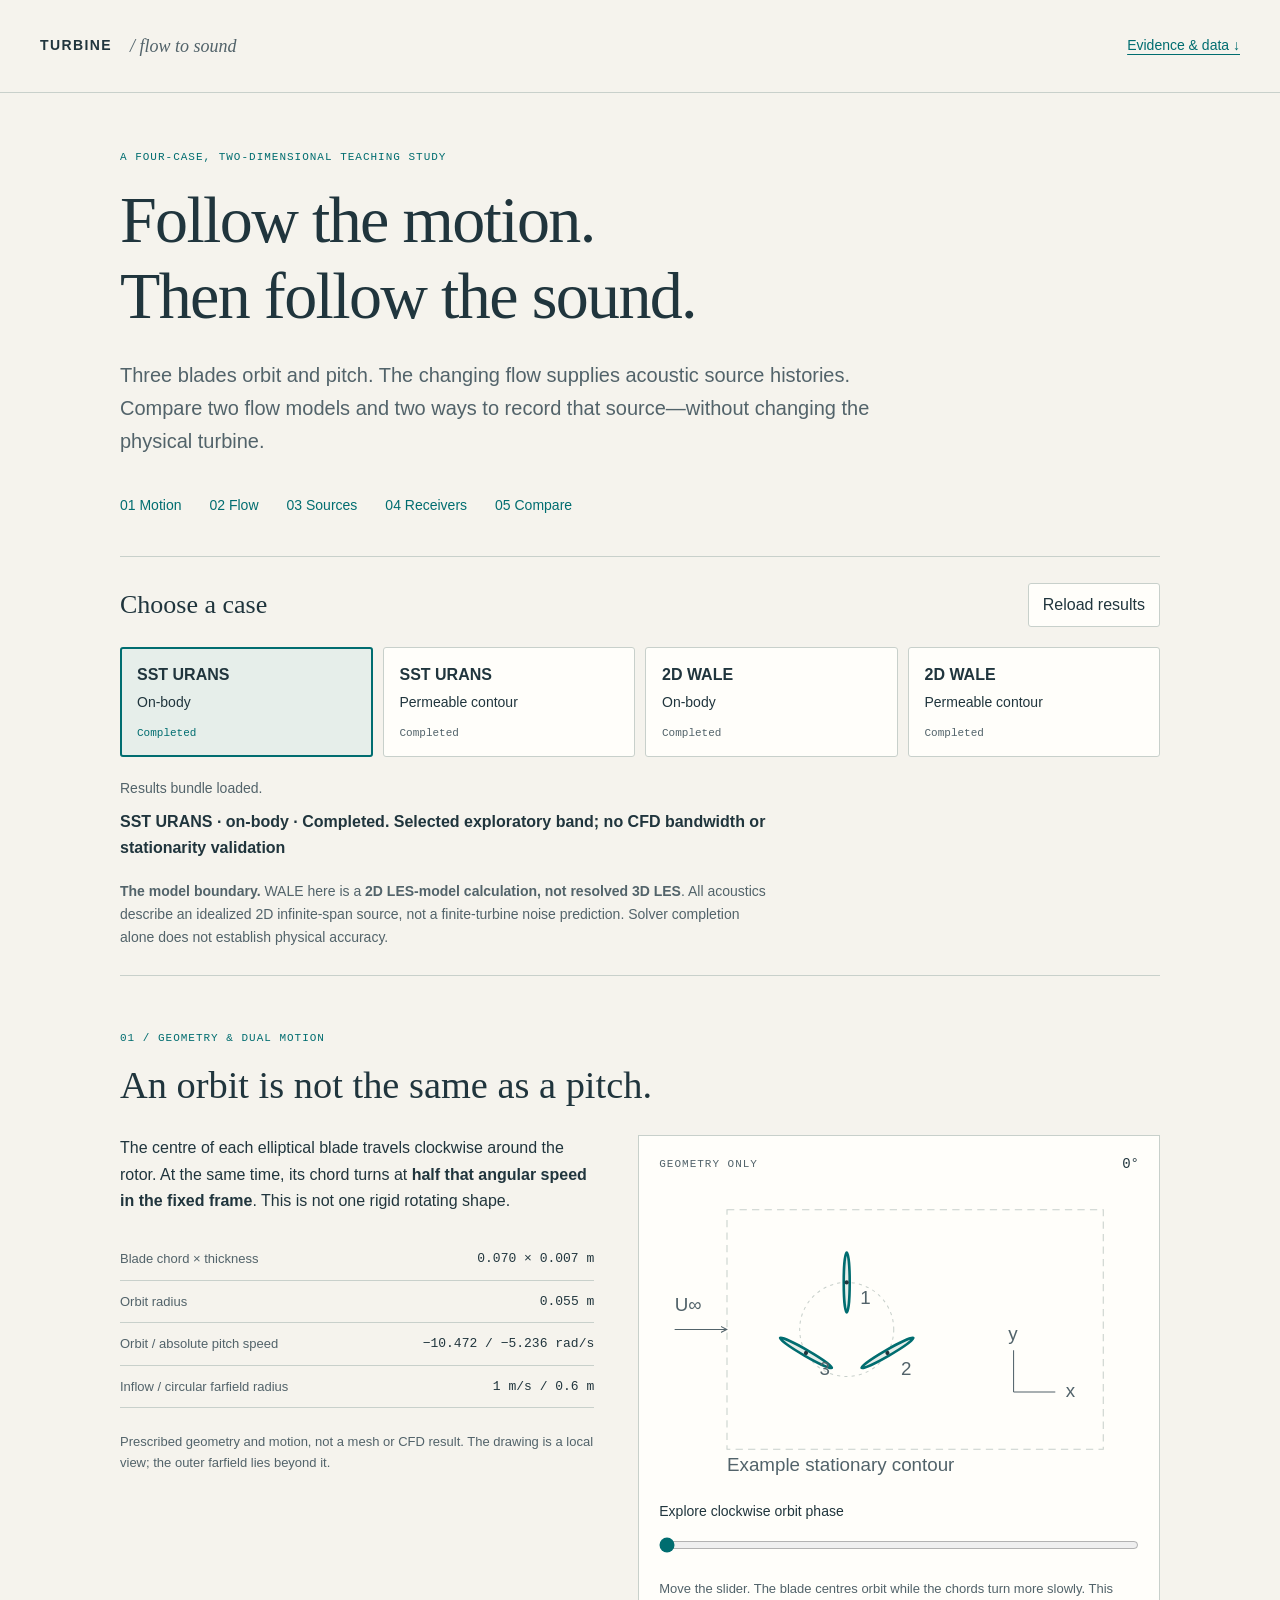
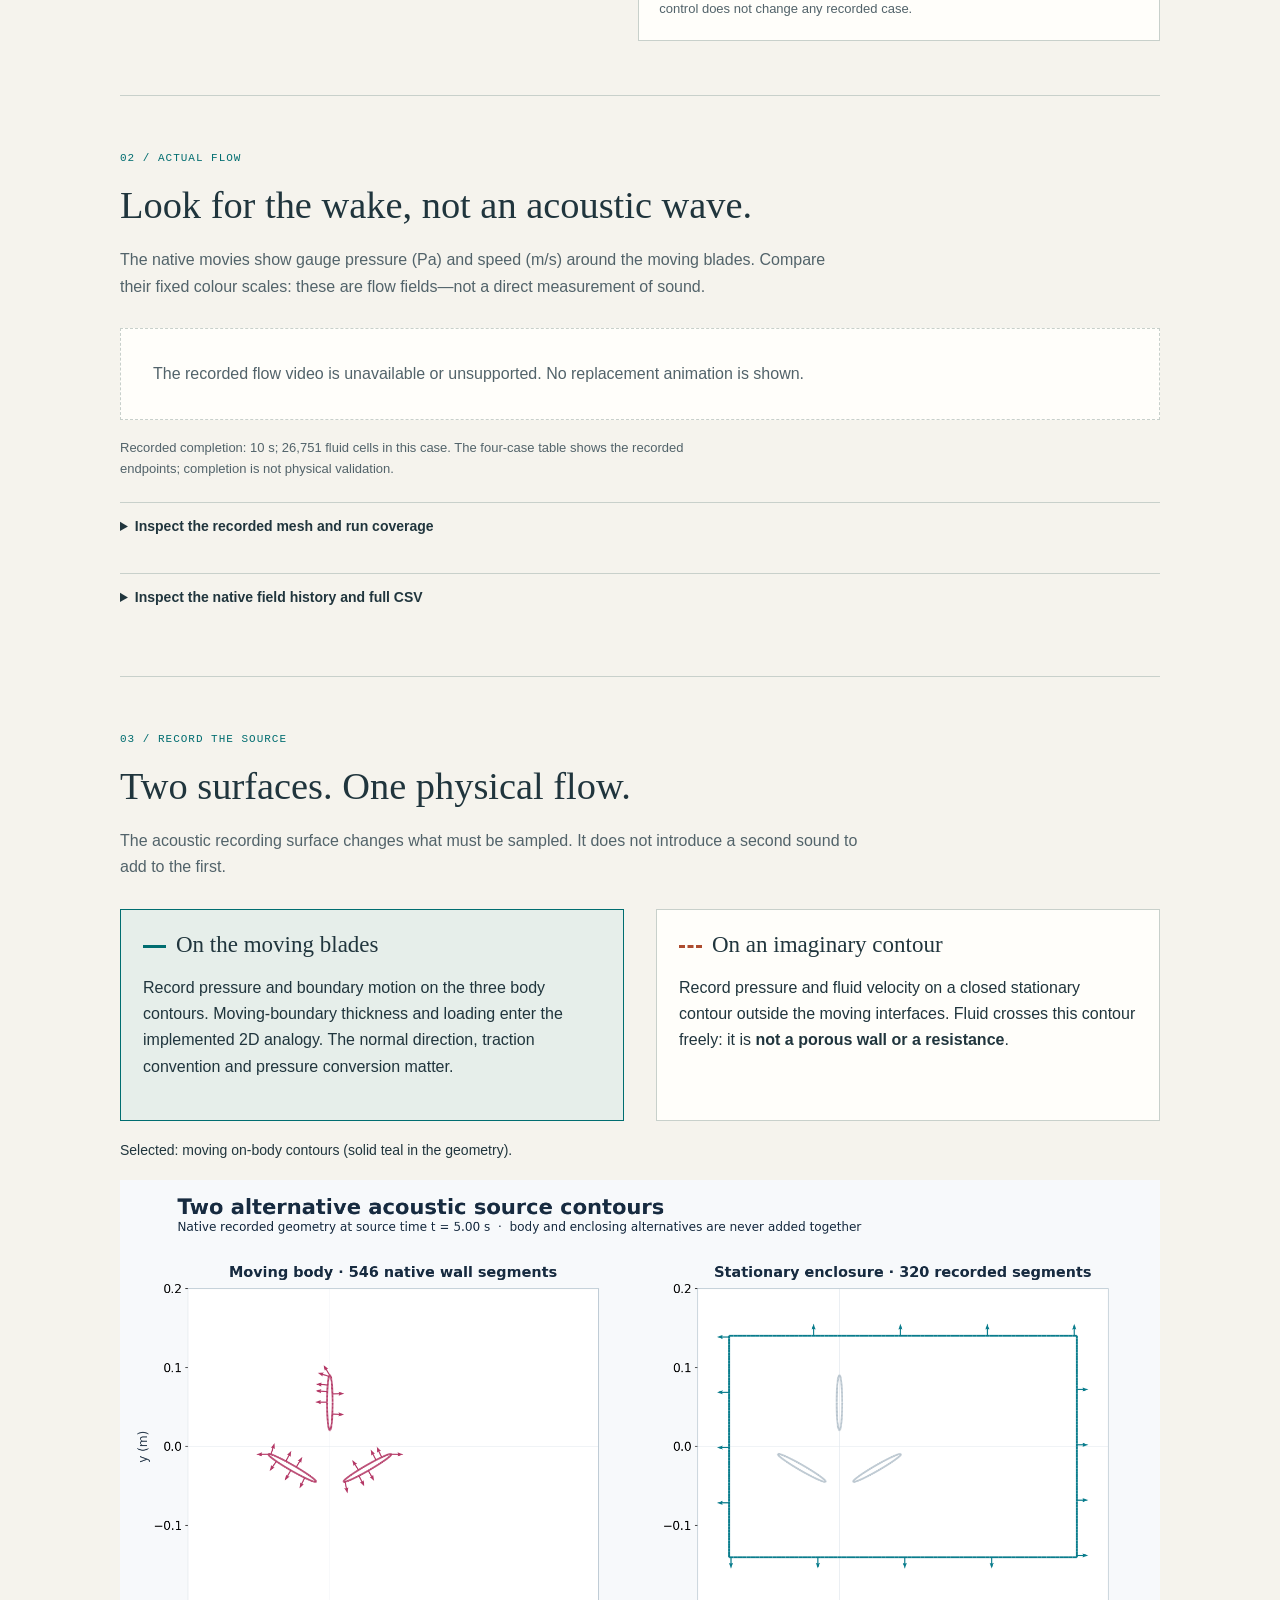
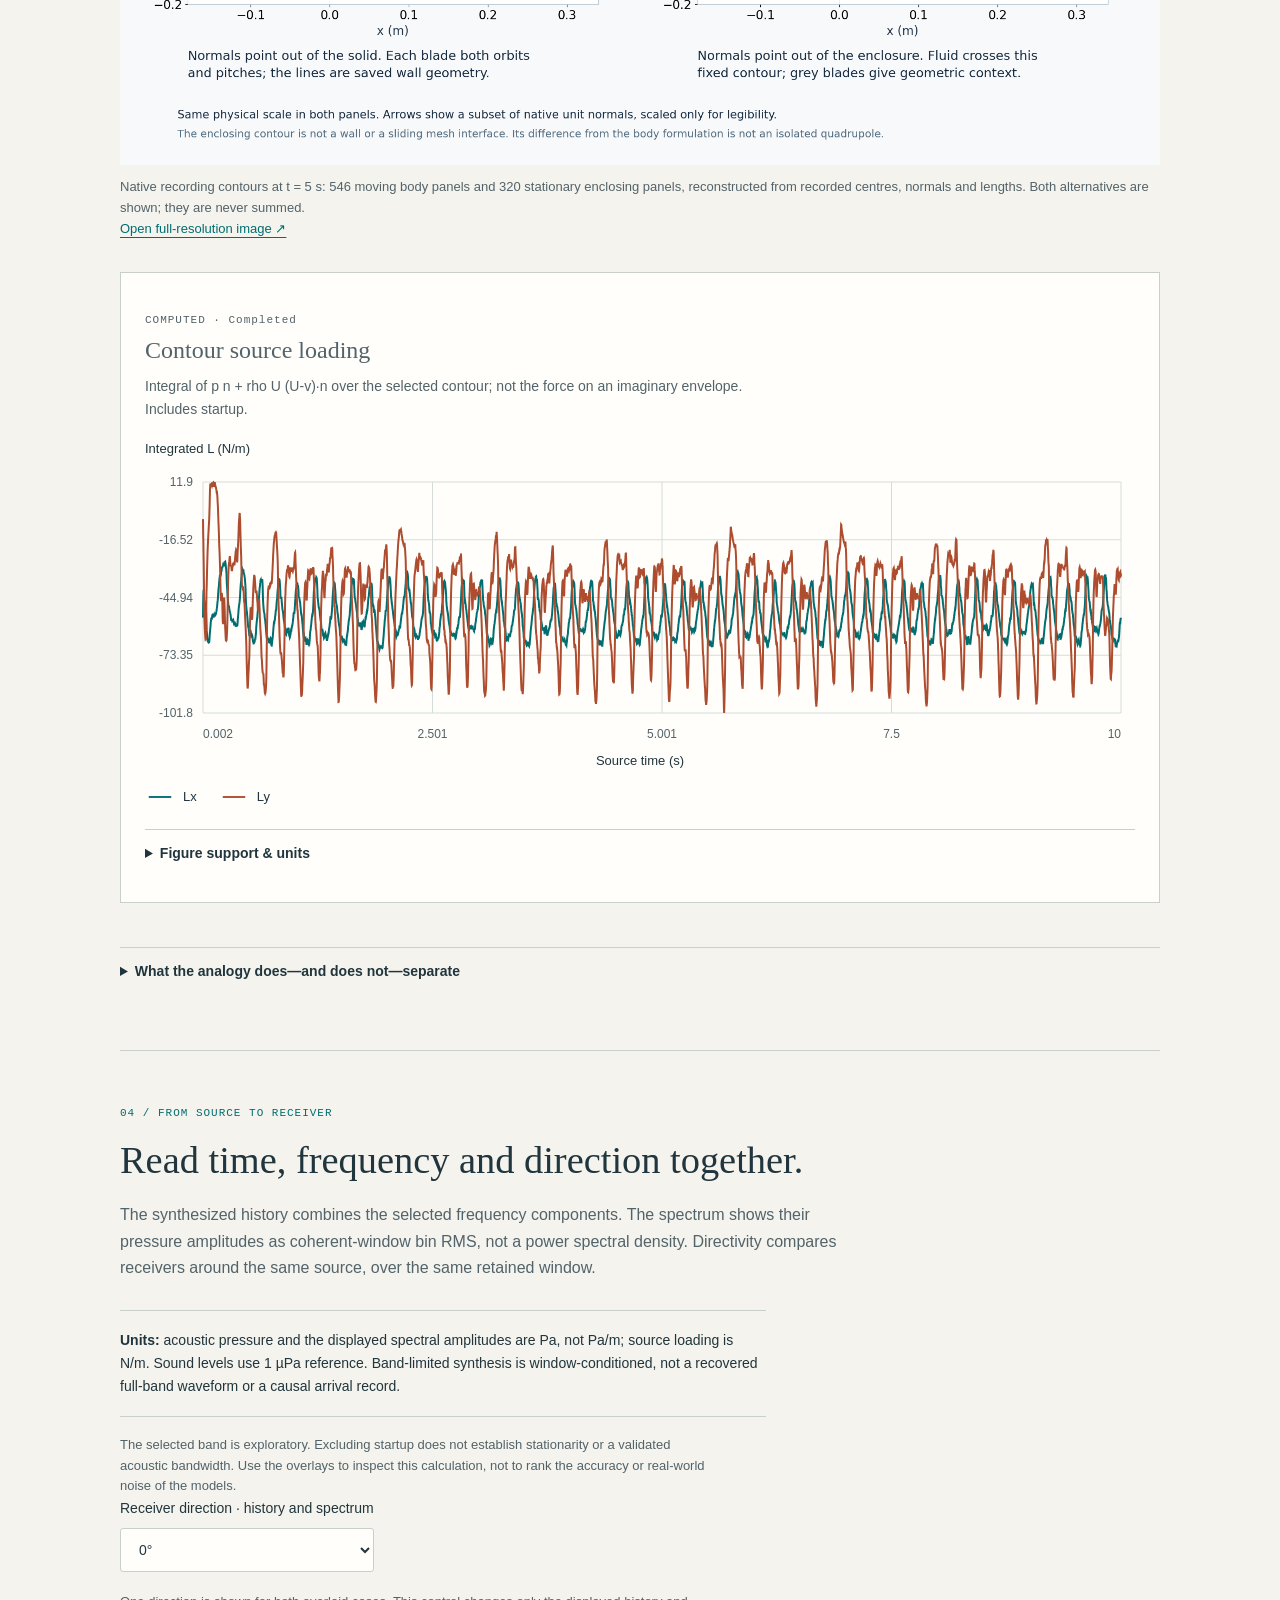
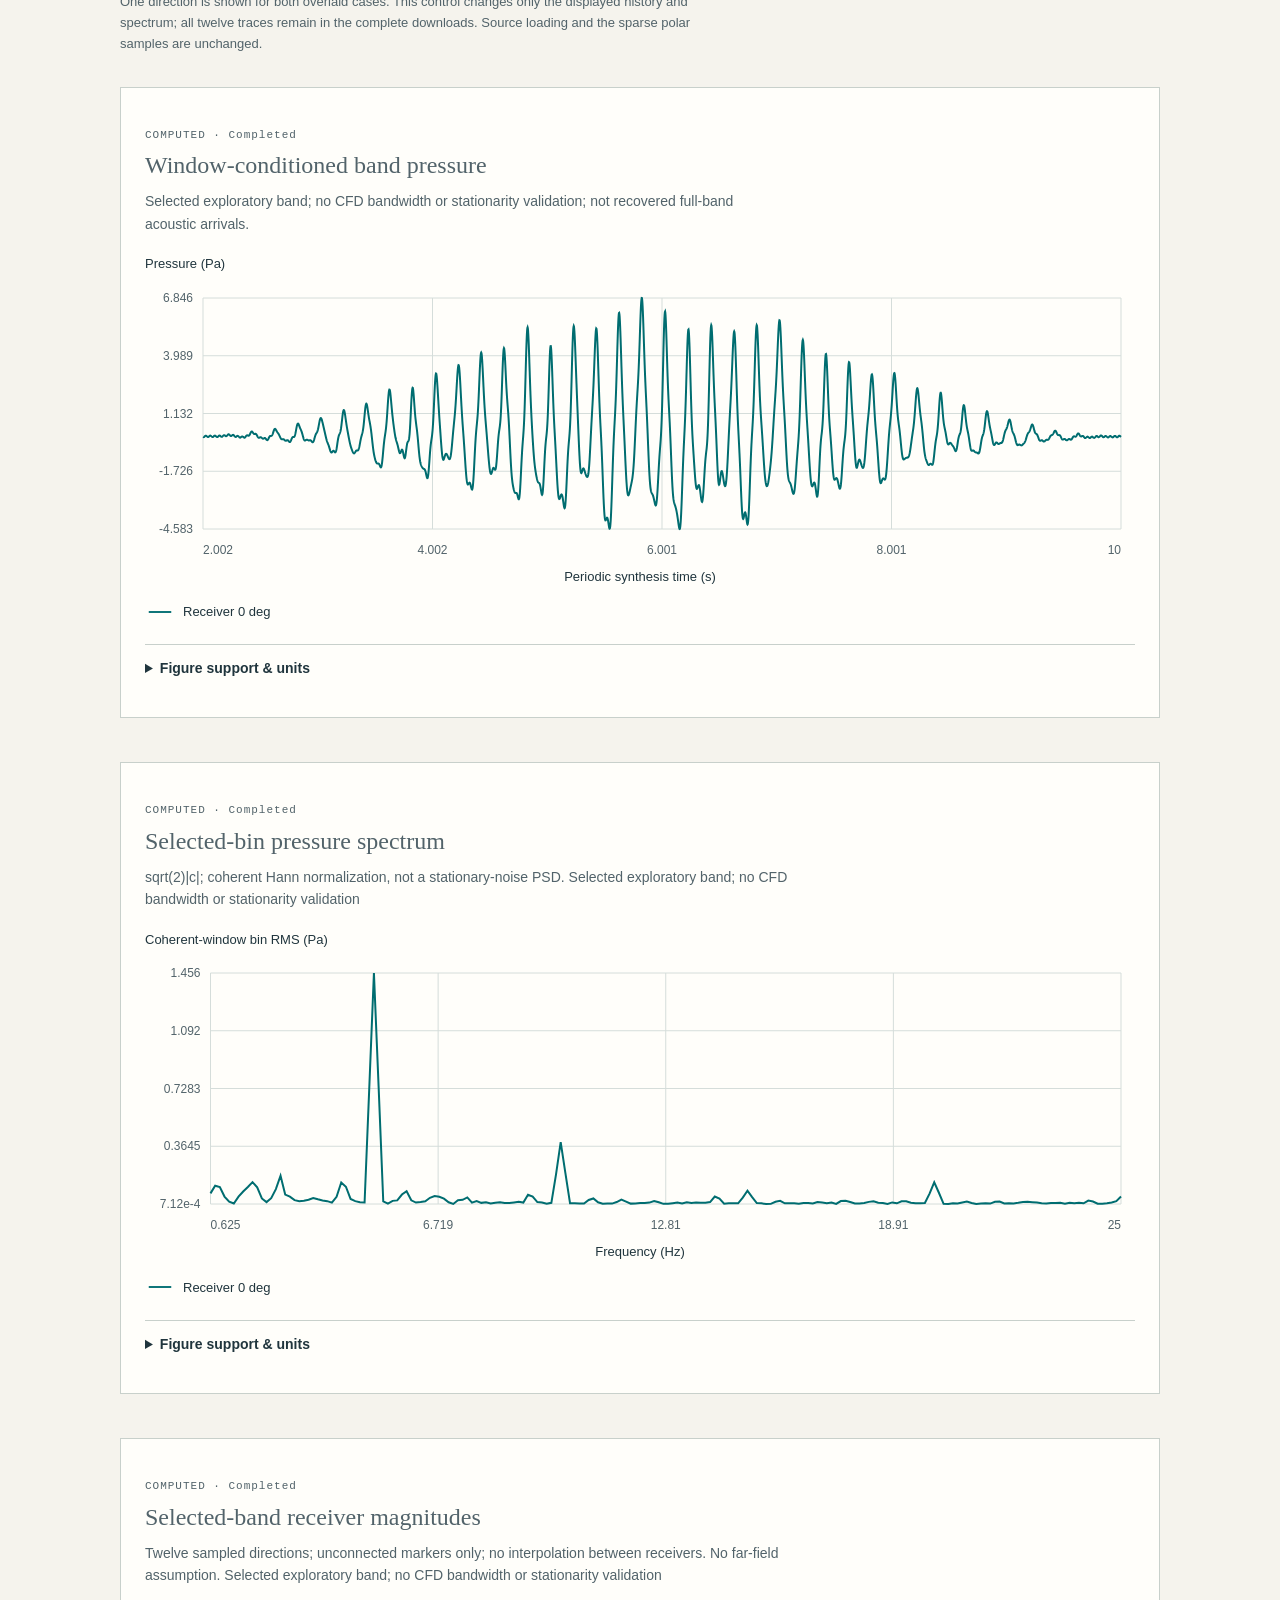
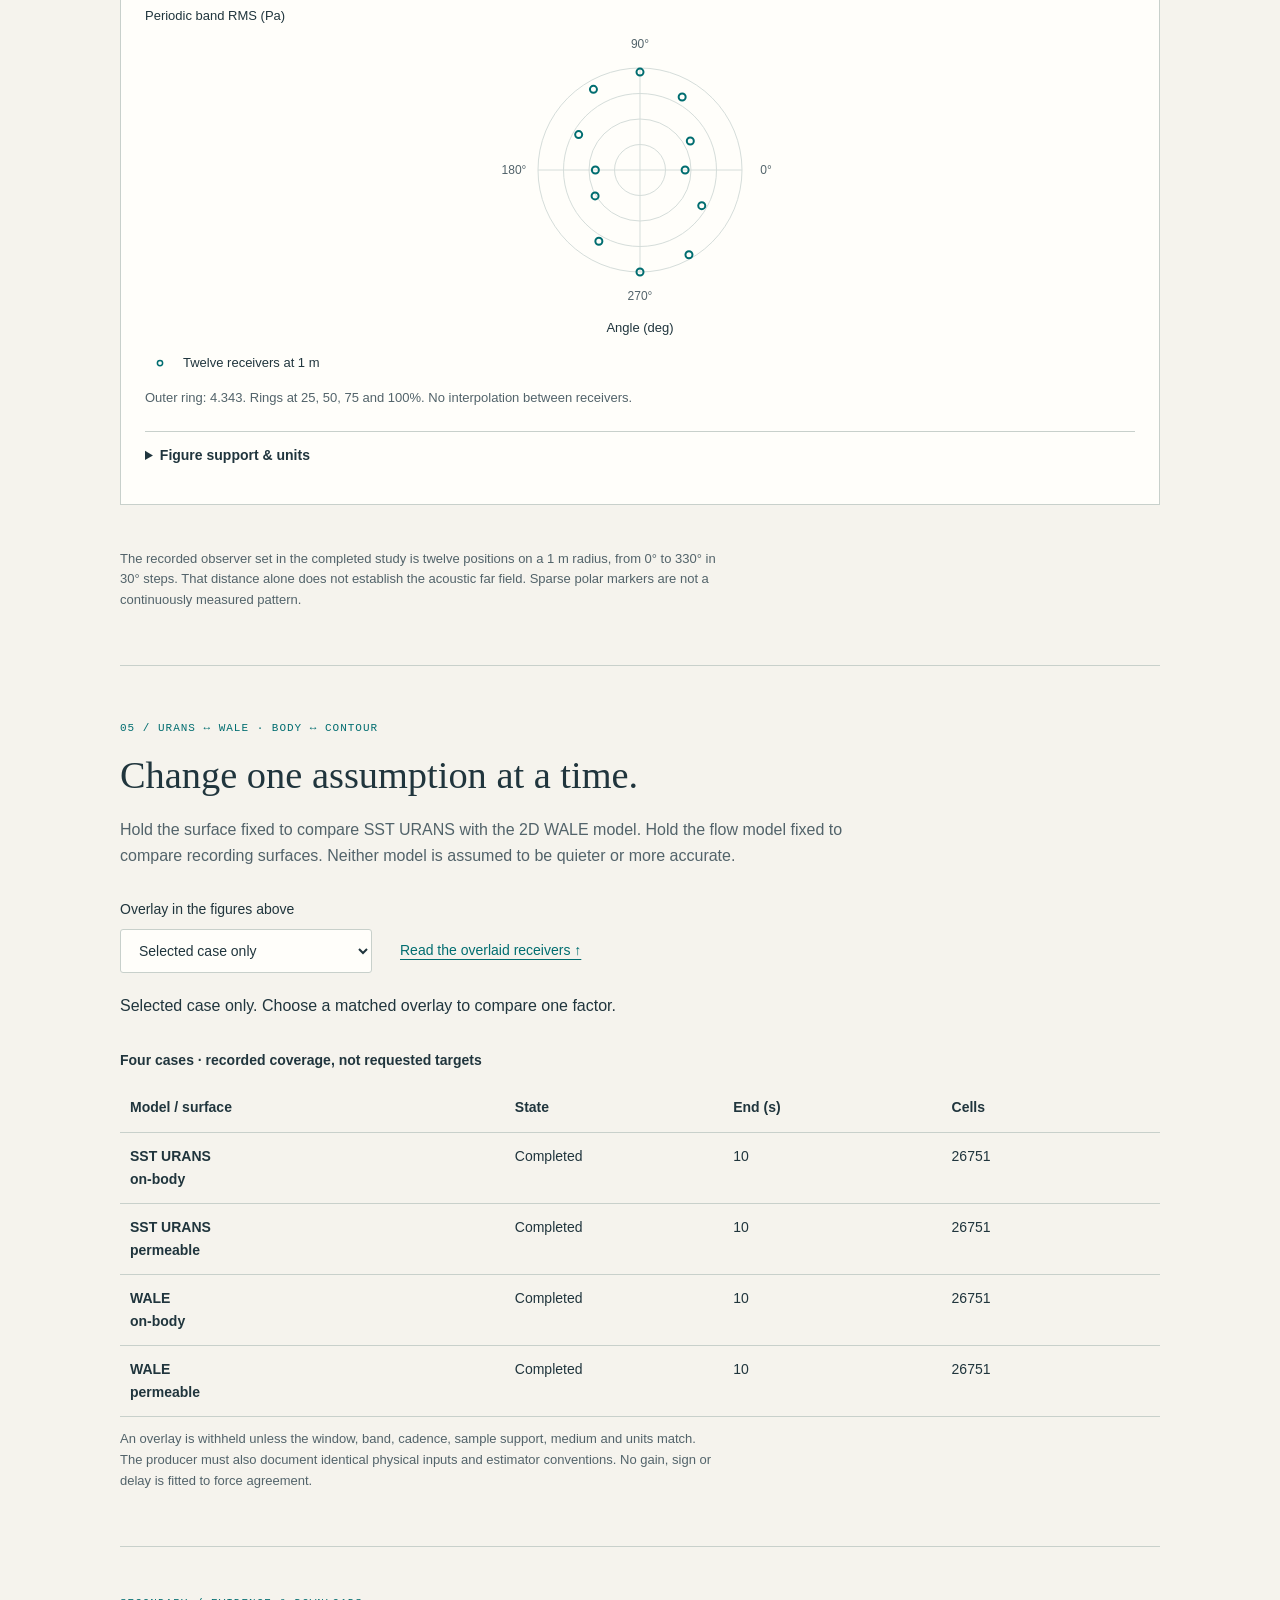
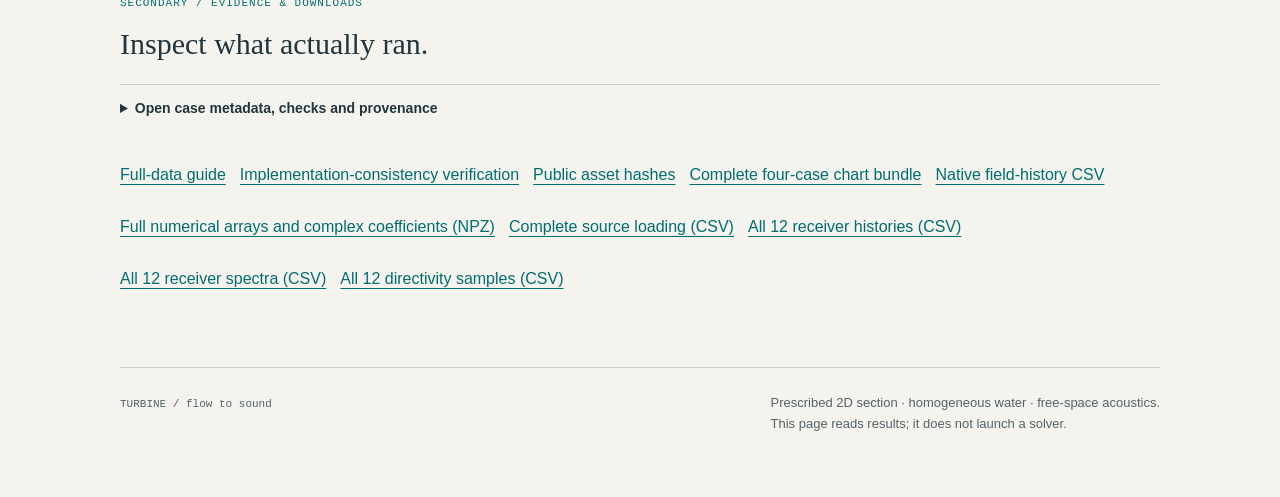
==== commit f758a619: "feat: publish verified four-case 2D turbine demonstration" ====
--- a/site/index.html
+++ b/site/index.html
@@ -1,76 +1,85 @@
 <!doctype html>
 <html lang="en">
 <head>
-  <meta charset="utf-8"><meta name="viewport" content="width=device-width, initial-scale=1">
-  <meta name="description" content="An interactive field guide to cylinder flow, loading noise, Curle and FW-H. Analytical lessons, with separate evidence from a finite-cylinder LES demonstration.">
-  <meta name="theme-color" content="#172f42">
-  <title>Cylinder / an acoustic field guide</title>
+  <meta charset="utf-8">
+  <meta name="viewport" content="width=device-width, initial-scale=1">
+  <meta name="description" content="A four-case 2D turbine teaching study: dual motion, native flow, acoustic recording surfaces and matched URANS–WALE comparisons.">
+  <meta name="theme-color" content="#f5f3ed">
+  <title>Turbine / flow to sound</title>
+  <link rel="icon" href="data:,">
   <link rel="stylesheet" href="./styles.css">
-  <script type="module" src="./app.mjs"></script>
+  <script type="module" src="./mrl2d.mjs"></script>
 </head>
 <body>
-<a class="skip" href="#main">Skip to lessons</a>
-<header class="masthead"><a class="wordmark" href="#intro"><span class="mark" aria-hidden="true">◎</span> CYLINDER <small>an acoustic field guide</small></a><nav aria-label="Main"><a href="#sources" class="current">Learn</a><a href="#evidence">Explore the run <span aria-hidden="true">↗</span></a></nav></header>
-<div class="shell">
-<aside class="sidebar"><div class="side-title">THE FIELD NOTEBOOK</div><nav aria-label="Lesson navigation"><a href="#intro">00 <span>The experiment</span></a><a href="#sources">01 <span>Read the source</span></a><a href="#loading">02 <span>Flow becomes sound</span></a><a href="#propagation">03 <span>Time & distance</span></a><a href="#summation">04 <span>Add sources, not levels</span></a><a href="#spectra">05 <span>Read a spectrum</span></a><a href="#evidence">06 <span>Inspect the evidence</span></a><a href="#signature">07 <span>Acoustic signatures</span></a></nav><div class="side-note"><span class="tiny-label">DEMONSTRATION, NOT VALIDATION</span><p>One fixed, finite cylinder.<br>Water. Three-dimensional LES.<br>Curle & surface FW-H.</p><p>Analytical controls do not rerun or alter the CFD.</p></div></aside>
+<a class="skip" href="#main">Skip to the study</a>
+<header class="masthead"><a class="wordmark" href="#main">TURBINE <span>/ flow to sound</span></a><a href="#evidence">Evidence &amp; data ↓</a></header>
 <main id="main">
-<section id="intro" class="intro"><p class="eyebrow">FLUID MOTION → SURFACE LOADING → RADIATED SOUND</p><h1>How a quiet shape<br>makes a pressure wave.</h1><p class="standfirst">Follow the sound from a circular cylinder, one physical idea at a time. Change the source, move the observer, and learn what an acoustic analogy actually predicts.</p><div class="intro-bottom"><p>A small, transparent demonstration.<br><strong>No invented CFD. No implied validation.</strong></p><a class="button dark" href="#sources">Begin with the source <span aria-hidden="true">↓</span></a></div><div class="case-strip"><span><b>GEOMETRY</b> D = 0.02 m · span = 0.06 m</span><span><b>MEDIUM ASSUMPTIONS</b> water · c₀ = 1500 m/s</span><span><b>METHOD</b> 3D LES · &lt; 500,000 cells required</span></div></section>
-<section id="native-geometry" class="lesson">
-<div class="section-heading"><p class="eyebrow">THE EXECUTED CIRCULAR DOMAIN</p><h2>First, see the actual flow.</h2><p>A centered finite cylinder inside a circular outer boundary of radius 0.24 m. The <strong>459,264-cell</strong> mesh passed OpenFOAM's topology and geometry checks. Eight MPI ranks completed exactly <strong>10 s</strong> in 16,000 fixed steps; full-volume fields were reconstructed at 2, 4, 6, 8 and 10 s. These images come from native mesh connectivity and sampled LES fields—not from the analytical wave animation.</p></div>
-<div id="accuracy-note" class="callout"><h3>Was this CFD accurate?</h3><p>Execution and internal consistency were checked; <strong>physical accuracy has not been established</strong>. This short, modest-resolution run demonstrates developing three-dimensional flow and an acoustic calculation, not a converged prediction.</p><p>We have not established mesh, time-step or domain independence, resolved near-wall/wake adequacy, statistically developed shedding, or agreement with reference measurements. The 10 s record uses an explicit 2–10 s primary analysis window, with 4–10 s and 6–10 s sensitivities in the signature gallery. Longer sampling does not by itself establish those properties. Treat the acoustic amplitudes as demonstration outputs, not validated sound levels.</p></div>
-<figure class="native-figure"><a href="./assets/mesh_cross_section.png" target="_blank" rel="noopener"><img src="./assets/mesh_cross_section.png" alt="Actual midspan O-grid with circular outer boundary and centered cylinder" width="1600" height="1600"></a><figcaption><strong>Midspan mesh.</strong> Radial refinement toward the body and modest streamwise angular concentration; not an exact copy of a much denser reference mesh. Select the image for full resolution.</figcaption></figure>
-<details class="model-note"><summary>Inspect the real capped 3D cylinder and surrounding fluid</summary><figure class="native-figure"><a href="./assets/mesh_3d.png" target="_blank" rel="noopener"><img src="./assets/mesh_3d.png" alt="Native three-dimensional mesh cutaway showing the finite cylinder, real caps, and fluid beyond both ends"></a><figcaption>The cutaway hides front outer faces for visibility. The body has actual closed end caps; this is not a periodic slice with invented cap loads.</figcaption></figure></details>
-<figure id="circular-flow-figure" class="native-figure"><a href="./assets/flow_vorticity_circular.png" target="_blank" rel="noopener"><img src="./assets/flow_vorticity_circular.png" alt="Full circular-domain spanwise vorticity at midspan and beyond the cylinder tip at 10 seconds" width="2160" height="1296"></a><figcaption><strong>Native flow at 10 s, full circular domain.</strong> Both views cover the 0.24 m radius with equal x/y scales. The left plane is z = 0; the right is z = 0.035 m, beyond the cap, so there is no solid disk there. Linear contours use the native samples, with solid-intersecting triangles excluded before interpolation and no extrapolation beyond sample support. Both planes share the signed symmetric-log color scale. <a href="./assets/flow_vorticity_circular.pdf" download>Download vector PDF</a>.</figcaption></figure>
-<div class="reading-row"><h3>What this run teaches.</h3><div><p>The primary lift spectrum is dominated by its first nonzero bin, at <strong>0.5 Hz</strong>. The shedding-frequency test therefore remains <strong>unresolved</strong>: this is low-frequency development, not an identified shedding tone or a measured Strouhal benchmark. The primary estimator uses two-second Hann segments, 50% overlap and 0.5 Hz bin spacing.</p><p>Receiver pressure at twice the crossflow range has roughly one-quarter of the AC amplitude, consistent with a strong reactive contribution. A receiver far from the body is not necessarily in the acoustic radiation far field. The signature gallery separates the reactive and radiating terms rather than treating all pressure as radiated sound.</p><p><a class="button" href="#evidence">Inspect the 35 computed charts and download the data ↓</a></p><p><a href="./assets/flowacoustics-map.svg" target="_blank" rel="noopener">Open the editable project flowchart (SVG) ↗</a></p></div></div>
-</section>
-<section id="sources" class="lesson"><div class="section-heading"><p class="eyebrow">01 / READ THE SOURCE</p><h2>Shape tells you where to listen.</h2><p>A source family describes how pressure changes with direction—not what geometry a body looks like. Start with a dipole. Turn the observer to 90° and find its ideal null.</p></div>
-<div class="experiment"><div class="experiment-top"><span class="badge analytical">ANALYTICAL LAB</span><p>Independent normalized models · not cylinder predictions</p><button id="reset" type="button" class="quiet">Reset experiment</button></div>
-<div class="controls"><label for="family">Source family<select id="family"><option value="dipole">Dipole · oriented force</option><option value="monopole">Monopole · volume velocity</option><option value="quadrupole">Quadrupole · tensor example</option></select></label><label for="frequency">Frequency fℓ/c₀ <output id="frequency-value" for="frequency">0.40</output><input id="frequency" type="range" min="0.1" max="1.5" step="0.05" value="0.4"></label><label for="range">Range r/ℓ <output id="range-value" for="range">2.00</output><input id="range" type="range" min="0.5" max="5" step="0.1" value="2"></label><label for="angle">Observer angle <output id="angle-value" for="angle">30°</output><input id="angle" type="range" min="0" max="360" step="5" value="30"></label></div>
-<div class="lab-toolbar"><label for="near"><input id="near" type="checkbox"> Include dipole 1/r² near term</label><button id="pause" type="button" aria-pressed="false">Pause wave</button></div><p class="live-result" id="experiment-feedback" role="status"></p><p class="hint">This field lab holds the on-axis radiating amplitude fixed at unit range as frequency changes. The force lesson below instead holds force amplitude fixed. Neither is a calibrated cylinder sound level.</p>
-<div class="figure-pair"><figure><figcaption><span class="figure-num">FIG. 01</span><h3>The angular fingerprint</h3><p>Radius = |directivity|. Observer ray is shown separately; pressure changes sign across dipole lobes.</p></figcaption><div id="directivity-plot" class="plot"></div><p id="source-feedback" class="figure-note"></p></figure><figure><figcaption><span class="figure-num">FIG. 02</span><h3>A wave, not a wake</h3><p>Ideal point-source pressure in a plane. The blank central disk excludes the singular point model.</p></figcaption><div id="wave-plot" class="plot"></div><p class="figure-note">Teal and rust are opposite pressure signs. This square plotting window is not the CFD outer boundary, mesh, or a flow slice. Animation time is deliberately slowed.</p></figure></div>
-<details class="model-note"><summary>What do the starred units mean?</summary><p>Choose an arbitrary length ℓ. Then r* = r/ℓ, t* = c₀t/ℓ, and f* = fℓ/c₀. Pressure p* uses an independent arbitrary scale. No value in this lab is calibrated to the cylinder. Far-field amplitudes are matched across families to compare <em>shape</em>, not source efficiency. Frequency here is not a measured shedding frequency.</p></details></div>
-<div class="reading-row"><h3>Three families.<br>Three different mechanisms.</h3><div><p><strong>A monopole changes volume.</strong> The canonical lesson is a small pulsating sphere: its volume velocity Q drives p = ρ₀Q̇(t − r/c₀)/(4πr). The sphere is a teaching model, not the fixed cylinder.</p><p><strong>A dipole applies a force.</strong> Two opposite-sign lobes follow the force direction. For this analytical plot the dipole axis is +x; rotating an actual force rotates its pattern. Lift on the cylinder points along y.</p><p><strong>A quadrupole has tensor structure.</strong> Our four-lobe example uses nᵢTᵢⱼnⱼ ∝ cos(2θ), with an illustrative trace-free tensor T = diag(1, −1, 0). Other tensors and viewing planes give other patterns. It is not a computed quadrupole decomposition.</p></div></div>
-</section>
-<details id="native-output-note" class="model-note"><summary>Why are the FW-H force/moment files zero?</summary>
-<p><strong>FW-H has inherited force diagnostics that stay zero in this library/OpenFOAM combination.</strong> Its acoustic calculation samples surface pressure independently and produced nonzero receiver histories. Those auxiliary force/moment files are not the source used by FW-H, and their zeros do not mean the cylinder is unloaded.</p>
-<p><strong>Curle's inherited force and moment files are one timestep behind their labels.</strong> They are written before its current force is updated. Its acoustic pressure is calculated after that update. Use the separate OpenFOAM <code>forces</code> object's files, or the downloadable <code>forces.csv</code>, for the actual loads. The website already uses that independent export.</p>
-<p>Both acoustic methods actually ran in <strong>pimpleFoam v2206 with libAcoustics.so</strong>, recording five observers and 80,000 pressure samples per method. Curle's samples are all nonzero; FW-H has 11 initial zero values before retarded history is available. This is a fresh zero-start run with no restart or spliced pilot histories.</p>
-<p>Unlike the earlier adaptive-stepping demonstration, this run uses a <strong>fixed timestep of 0.000625 s</strong>, matching the native Curle derivative formula's fixed-step assumption. That removes the adaptive-step inconsistency, not the need for a time-step sensitivity check. Curle and FW-H still differ in force sign, viscous-load inclusion and propagation clocks. Native records have been preserved, not silently corrected or phase-fitted.</p>
-</details>
-<aside id="cfd-source-connection" class="callout" aria-labelledby="cfd-source-heading">
-<h3 id="cfd-source-heading">Which parts come from this CFD?</h3>
-<p>The 13 interactive figures are analytical teaching models, not a decomposition of the simulated cylinder's noise. Their amplitudes and frequencies are chosen for learning; the controls do not change the CFD.</p>
-<p><strong>Monopole:</strong> our cylinder is stationary, rigid and impermeable, so it has zero thickness (moving-volume) source. The pulsating-sphere lesson shows a mechanism this cylinder does not have.</p>
-<p><strong>Dipole:</strong> this is the direct connection. Unsteady CFD surface loading drives native libAcoustics Curle and FW-H predictions. Curle uses the integrated body force; the executed FW-H calculation integrates pressure loading over the closed surface, with facewise propagation delays. These are alternative, overlapping loading predictions, not two sounds to add together.</p>
-<p><strong>Quadrupole:</strong> turbulent volume stresses are a possible additional mechanism, but their volume integral was not evaluated. The four-lobe plot is an ideal tensor example, not a CFD-derived quadrupole field. Omission is not evidence of zero contribution.</p>
-<p><a href="#evidence">The 35 computed charts below use the recorded CFD forces and native acoustic histories.</a> Four further reference charts in that section remain explicitly analytical. Sparse receiver measurements do not establish a complete continuous directivity pattern.</p>
-</aside>
-<section id="loading" class="lesson"><div class="section-heading"><p class="eyebrow">02 / FLOW BECOMES SOUND</p><h2>A force is not yet a sound.</h2><p>Vorticity changes the pressure over the cylinder. Integrating surface traction gives an unsteady force. In the compact, radiating-field limit, its <em>time derivative</em> makes loading noise.</p></div>
-<div class="lesson-grid"><figure><figcaption><span class="figure-num">FIG. 03 · ANALYTICAL</span><h3>Differentiate the loading</h3><p>Prescribed unit sine force; not an LES force history. Change the frequency in the lab above.</p></figcaption><div id="loading-plot" class="plot"></div><p id="loading-feedback" class="figure-note"></p></figure><div class="lesson-copy"><h3>Fast changes radiate.</h3><p>A steady force can be large and still have zero derivative. For a sinusoid with fixed force amplitude, doubling frequency doubles the compact far-field pressure amplitude.</p><div class="equation">p′(x,t) ≈ n · Ḟ<sub>body→fluid</sub>(t − r/c₀) / (4πc₀r)</div><p>This is a low-Mach, acoustically compact, free-space limit. A force-on-body convention reverses the sign. The actual native convention belongs in the evidence, not in an assumed phase adjustment.</p><p><strong>LES does the source work:</strong> resolving evolving three-dimensional flow supplies loading history. A subgrid model does not itself create inlet turbulence, and a running solver is not proof of developed shedding or mesh adequacy.</p></div></div>
-<div class="lesson-grid"><figure><figcaption><span class="figure-num">FIG. 04 · ANALYTICAL</span><h3>The monopole that this cylinder is not</h3><p>An ideal compact pulsating sphere: prescribed volume velocity Q* and its derivative. This is a different physical source.</p></figcaption><div id="monopole-plot" class="plot"></div><p class="figure-note">At a fixed unit range the far-field pressure is proportional to Q̇. The plotted derivative uses normalized, independent units.</p></figure><div class="lesson-copy"><h3>Thickness is about motion.</h3><p>A stationary, rigid, impermeable cylinder has no moving-surface volume displacement: its thickness monopole is zero. Unsteady surface loading can remain nonzero.</p><div class="equation">p′<sub>sphere</sub> = ρ₀ Q̇(t − r/c₀) / (4πr)<br>Q = dV/dt</div><p><strong>Zero thickness does not mean zero quadrupoles.</strong> Turbulent volume stresses are a different source mechanism. The native surface library omits volume quadrupoles; this site does not claim they have been evaluated and found absent.</p></div></div>
-<div class="quiz"><h3>Check your intuition</h3><p>The cylinder is fixed. Can its acoustic loading dipole still fluctuate?</p><button type="button" data-answer="yes">Yes, if the force changes</button><button type="button" data-answer="no">No, the surface must move</button><p class="feedback" id="quiz-feedback" role="status">Choose an answer, then distinguish loading from thickness.</p></div></section>
-<section id="propagation" class="lesson"><div class="section-heading"><p class="eyebrow">03 / TIME & DISTANCE</p><h2>The observer hears the past.</h2><p>Propagation changes arrival time and amplitude. Both matter. A near-field pressure fluctuation is not automatically a freely radiating acoustic wave.</p></div>
-<div class="lesson-grid"><figure><figcaption><span class="figure-num">FIG. 05 · ANALYTICAL</span><h3>Wait for the wavefront</h3><p>A causal, smoothly started tone. The selected source family, observer angle, frequency and range all affect this received signal.</p></figcaption><div id="retardation-plot" class="plot"></div><p id="retardation-feedback" class="figure-note"></p></figure><div class="lesson-copy"><h3>Retarded time is source time.</h3><div class="equation">τ = t − r/c₀<br>p*<sub>far</sub>(t*) = D(θ) s*(t* − r*) / r*</div><p>Before the first arrival, the receiver cannot hear the new source. No circular time shift is allowed. Move the range slider: the arrival moves right and the radiating amplitude falls.</p><p>A finite native history has a beginning and an end. Early receiver rows can lack source prehistory; late source emissions may not arrive before sampling stops. Arrival-complete samples must be identified before computing a spectrum.</p></div></div>
-<div class="lesson-grid"><figure><figcaption><span class="figure-num">FIG. 06 · ANALYTICAL</span><h3>Two different range laws</h3><p>Harmonic dipole amplitudes on axis. Logarithmic axes expose 1/r and 1/r² slopes; these are not CFD pressures.</p></figcaption><div id="range-plot" class="plot"></div><p id="range-feedback" class="figure-note"></p></figure><div class="lesson-copy"><h3>Double range; halve far pressure.</h3><p>A spherical wave spreads energy over an area proportional to r². Its far-field <strong>pressure</strong> amplitude therefore falls as 1/r, not 1/r². Doubling range reduces its level by about 6 dB.</p><p>The compact dipole also has a reactive 1/r² term. It is in quadrature with the radiating term for a harmonic force. Add complex amplitudes or time signals—not their positive magnitudes. The lab's radiating sine uses a force proportional to −cos(ω*τ*), so its reactive cosine has a minus sign; the separate loading lesson instead prescribes a sine force.</p><div class="equation">p* = D(θ)/r* [sin(ω*τ*) − cos(ω*τ*)/(kr)]<br>|p*| = |D|/r* √[1 + (kr)⁻²]</div></div></div>
-<div class="lesson-grid"><figure><figcaption><span class="figure-num">FIG. 07 · ANALYTICAL</span><h3>Near or far is also a frequency question</h3><p>Reactive-to-radiating amplitude ratio. The observer marker follows frequency and range from the lab.</p></figcaption><div id="nearfield-plot" class="plot"></div><p class="figure-note">kr ≫ 1 suppresses this reactive dipole term. A finite body also requires observer distance large relative to source dimensions.</p></figure><div class="lesson-copy"><h3>Do not rename wall pressure “sound”.</h3><p>Incompressible LES pressure enforces the flow's velocity constraint. Close to the body it contains strong hydrodynamic fluctuations convected with the flow. Those are not a direct measurement of propagating compressible sound.</p><p>An acoustic analogy maps source histories to an observer under explicit propagation assumptions. This demonstration assumes homogeneous water and free space; acoustic mean flow is zero, neglecting the small-Mach convection correction.</p><p><strong>The checkbox in the lab</strong> isolates an analytical dipole near term. It does not convert a CFD wall-pressure trace into an acoustic receiver.</p></div></div></section>
-<!-- Additional lessons are inserted below as independently tested slices. -->
-<section id="summation" class="lesson"><div class="section-heading"><p class="eyebrow">04 / ADD SOURCES, NOT LEVELS</p><h2>Phase can undo a large source.</h2><p>A compact approximation gives one source clock to the whole body. A distributed surface calculation retains different travel times. Coherence decides whether separate contributions reinforce each other.</p></div>
-<div class="lesson-grid"><figure><figcaption><span class="figure-num">FIG. 08 · ANALYTICAL</span><h3>Compact force versus distributed loading</h3><p>Two equal coherent dipoles along x, each oriented along y. Compact and distributed <em>unit-model</em> magnitudes; not a native solver comparison.</p></figcaption><div class="local-controls"><label for="separation">Separation d/ℓ <output id="separation-value" for="separation">1.00</output><input id="separation" type="range" min="0" max="3" step="0.1" value="1"></label></div><div id="compact-plot" class="plot"></div><p id="compact-feedback" class="figure-note"></p></figure><div class="lesson-copy"><h3>Keep the clocks when kL grows.</h3><p>The compact model collapses the body loading to its net force. This is useful when source dimensions are small relative to wavelength and the observer is far from the body.</p><div class="equation">D<sub>compact</sub> = sin θ<br>D<sub>pair</sub> = sin θ · cos(kd cos θ / 2)</div><p>Increasing separation or <a href="#sources">frequency</a> changes phase across the pair. The distributed model can cancel where the compact approximation does not. This is the travel-time idea behind a distributed surface integration—not a substitute implementation of FW-H.</p><p><strong>Compare, do not add.</strong> Curle and FW-H may describe overlapping loading contributions. Summing their outputs would double-count the same mechanism.</p></div></div>
-<div class="lesson-grid"><figure><figcaption><span class="figure-num">FIG. 09 · ANALYTICAL</span><h3>Coherence controls collective power</h3><p>N equal sources with identical autospectra and equal, real pair coherence γ. All coherent parts are in phase at the observer.</p></figcaption><div class="local-controls"><label for="coherence">Real pair coherence γ <output id="coherence-value" for="coherence">0.50</output><input id="coherence" type="range" min="0" max="1" step="0.05" value="0.5"></label></div><div id="coherence-plot" class="plot"></div><p id="coherence-feedback" class="figure-note"></p></figure><div class="lesson-copy"><h3>Same local power. Different total.</h3><div class="equation">S<sub>sum</sub>/S<sub>one</sub> = N + γN(N − 1)</div><p>Independent sources add power: N. Perfectly coherent, in-phase sources add amplitudes: power scales as N². Real wakes occupy neither ideal limit across all frequencies and spans.</p><p>Here γ is the real normalized cross spectrum, not magnitude-squared coherence. General complex coherence also carries phase, and can cause cancellation. Extrapolating a short span without measuring coherence is an assumption.</p></div></div>
-<div class="callout"><h3>What the native surface formulation leaves out</h3><p>A fixed, closed, impermeable cylinder has no moving-surface thickness term. Its surface-loading prediction can still be useful. But <strong>omitted volume quadrupoles do not become zero by omission</strong>. Surface-only FW-H is not automatically the complete Lighthill solution. Nor does a small cell count establish acoustic accuracy.</p></div></section>
-<!-- Spectral and results lessons follow. -->
-<section id="spectra" class="lesson"><div class="section-heading"><p class="eyebrow">05 / READ A SPECTRUM</p><h2>A peak is not a sound level.</h2><p>Sampling, windowing and averaging shape what you see. Work through a known signal before trusting a spectrum from a short, developing flow record.</p></div>
-<div class="lesson-grid"><figure><figcaption><span class="figure-num">FIG. 10 · ANALYTICAL</span><h3>Sampling can invent a slower tone</h3><p>Sample the lab's single tone. Lower the sampling rate until the true frequency exceeds Nyquist.</p></figcaption><div class="local-controls"><label for="sample-rate">Sample rate fₛ* <output id="sample-rate-value" for="sample-rate">2.0</output><input id="sample-rate" type="range" min="0.5" max="12" step="0.5" value="2"></label></div><div id="sampling-plot" class="plot"></div><p id="sampling-feedback" class="figure-note" role="status"></p></figure><div class="lesson-copy"><h3>More points are not more physics.</h3><p>Uniform sampling at fₛ cannot distinguish frequencies folded around fₛ/2. At exactly Nyquist, phase can make a sine invisible. Anti-alias filtering and an adequate sampling cadence must precede analysis.</p><p>Adaptive CFD time steps are not automatically uniform acoustic samples. A declared resampling procedure may be needed; it cannot restore missing high-frequency content.</p><p><a href="#sources">Change the analytical tone frequency ↑</a></p></div></div>
-<div class="lesson-grid"><figure><figcaption><span class="figure-num">FIG. 11 · ANALYTICAL SIGNAL / NUMERICAL WELCH ESTIMATE</span><h3>Average power, not decibels</h3><p>1,024 prescribed samples at fₛ* = 16. A unit-amplitude tone (or chirp), plus a 0.35-amplitude tone at 2.3f*. Not native receiver data.</p></figcaption><div class="local-controls"><label for="signal-type">Known input<select id="signal-type"><option value="stationary">Two stationary tones</option><option value="chirp">Swept first tone + fixed second</option></select></label><label for="segment">Hann segment length<select id="segment"><option value="64">64 samples · finer time resolution</option><option value="128" selected>128 samples</option><option value="256">256 samples · finer frequency resolution</option></select></label><label for="psd-units">Density display<select id="psd-units"><option value="linear">Linear PSD · normalized units</option><option value="db">dB relative to unit density</option></select></label></div><div id="psd-plot" class="plot"></div><p id="psd-feedback" class="figure-note" role="status"></p></figure><div class="lesson-copy"><h3>Density has a bandwidth in its units.</h3><p>For a physical pressure signal, Welch power spectral density has units <strong>Pa²/Hz</strong>. Amplitude spectral density has units Pa/√Hz. Neither is a per-bin SPL.</p><div class="equation">p²<sub>band</sub> = Σ S<sub>pp</sub>[k] Δf<br>L<sub>band</sub> = 10 log₁₀(p²<sub>band</sub>/p²<sub>ref</sub>)</div><p>This lab uses p*² per normalized frequency. Its dB view is relative to <em>one unit of that density</em>—not underwater SPL. A physical PSD level would use dB re (1 µPa)²/Hz.</p><p>Each segment is mean-removed, periodic-Hann windowed, power-normalized, transformed and averaged with 50% overlap. Longer segments improve bin spacing but provide fewer averages. Changing the estimator cannot manufacture statistical development.</p></div></div>
-<div class="lesson-grid"><figure><figcaption><span class="figure-num">FIG. 12 · SAME PRESCRIBED SAMPLES</span><h3>Where a spectrum hides time</h3><p>The same windowed segment densities before averaging. Switch to the swept tone above: the moving ridge is not a broadband stationary source.</p></figcaption><div id="spectrogram-plot" class="plot"></div><p id="spectrogram-feedback" class="figure-note"></p></figure><div class="lesson-copy"><h3>Stationarity is a question to test.</h3><p>A startup transient can spread energy across frequencies. Averaging it into a PSD does not make it a statistically developed wake. Inspect time history, spectrogram and window coverage together.</p><p>The color is <strong>linear normalized PSD</strong>, with the scale shown below the plot. It is not a vorticity map or a logarithmic sound-level map.</p></div></div>
-<div class="lesson-grid"><figure><figcaption><span class="figure-num">FIG. 13 · SI UNIT CONVERSION EXAMPLE</span><h3>One pressure, three honest labels</h3><p>A chosen free-space RMS pressure at 1 m—not a cylinder estimate. Switch the units without changing the physics.</p></figcaption><div class="local-controls"><label for="rms">Chosen RMS at 1 m (µPa) <output id="rms-value" for="rms">20</output><input id="rms" type="range" min="1" max="100" step="1" value="20"></label><label for="level-units">Pressure representation<select id="level-units"><option value="upa">µPa RMS</option><option value="pa">Pa RMS</option><option value="db">dB re 1 µPa · RMS SPL</option></select></label></div><div id="level-plot" class="plot"></div><p id="level-feedback" class="figure-note" role="status"></p></figure><div class="lesson-copy"><h3>The water reference is 1 µPa.</h3><div class="equation">L<sub>p</sub> = 20 log₁₀(p<sub>rms</sub> / 10⁻⁶ Pa)</div><p>State RMS versus peak, bandwidth, averaging interval and reference pressure. A bare “dB” is incomplete. Negative dB values simply mean pressure below the chosen reference.</p><p>Silence is physically −∞ dB, not zero dB. Plot floors are presentation rules and must be disclosed. This example has positive pressures; it needs no zero floor.</p></div></div></section>
-<!-- Verified native results are loaded separately below. -->
-<section id="evidence" class="lesson"><div class="section-heading"><p class="eyebrow">06 / EXPLORE THE RUN</p><h2>Evidence has a provenance.</h2><p>The learning models end here. This panel reads a separate verified results bundle. Its status, samples, units and limitations belong to the executed run—not to the sliders above.</p></div><div class="status-panel"><div class="experiment-top"><span class="badge pending" id="run-status">READING RESULTS</span><button id="retry-results" type="button" class="quiet">Reload results bundle</button></div><h3 id="run-title">Loading the native-results handover</h3><p id="run-summary" role="status">No computed values are shown until the results file has been read.</p><div id="run-metadata"></div><div id="run-checks"></div><div id="run-downloads" class="download-list"></div></div>
-<aside id="comparison-contract" class="callout"><h3>Compare like with like.</h3><p><strong>Record support:</strong> for this 10 s run, the force spectrum uses seven overlapping Welch segments; the main receiver spectra use six after trimming to common native/compact support. Their last used spectral samples are near 9.001 s, although the selected histories extend to 9.999375 s. The separate signature report uses the raw 2–10 s receiver window and seven segments. Different support can legitimately give different RMS and PSD values; overlapping segments are not independent realizations.</p><p><strong>Loading and clocks:</strong> native Curle retains signed on-body total traction on its unretarded source clock. Native FW-H uses pressure-only distributed wall loading with facewise observer clocks. Website compact uses negative exported total body force with point-source retardation; the separate signature compact model uses pressure-only force. These are alternatives, not summed, and no sign, gain or delay is fitted to force agreement.</p></aside>
-<div id="computed-charts"></div><div class="reading-row"><h3>What would count<br>as evidence?</h3><div><p><strong>Mesh and run:</strong> a genuinely 3D, finite, closed-end cylinder with fluid beyond both ends; fewer than 500,000 cells; actual mesh checks, solver exit, time coverage and input identities.</p><p><strong>Source and receiver:</strong> force sign and traction convention, dimensional pressure conversion, sampling cadence, observer coordinates, receiver-clock convention and complete retarded arrivals. Native Curle and FW-H labels are reserved for executed libAcoustics output.</p><p><strong>Interpretation:</strong> startup, observed shedding, statistical development and mesh adequacy are distinct gates. A short bounded run can demonstrate execution without demonstrating a converged noise prediction.</p></div></div><details class="model-note"><summary>How to reproduce and extend this demonstration</summary><p>The public repository contains the source, native case workflow, analysis tests and static site. The page itself launches no solver. Serve this directory with a basic HTTP server or publish it as a GitHub Pages artifact; it uses no CDN, framework or Node build step.</p><p>Results are fetched from <code>./data/results.json</code>. Missing or rejected data remain visibly pending/unavailable. Charts preserve their supplied units and origin. Null samples create gaps; nonpositive values are omitted on logarithmic axes, never silently replaced by a positive floor.</p></details></section>
-<section id="signature" class="signature-section" aria-labelledby="signature-heading"><div class="section-heading"><p class="eyebrow">07 / ACOUSTIC SIGNATURES</p><h2 id="signature-heading">Read the recorded signature.</h2><p>Nine figure panels connect native geometry, record support, loading spectra, receiver spectra, time–frequency evolution, band variability, coherence and phase, reactive and radiating terms, and directivity. Computed histories and offline model reductions remain distinct from the analytical controls.</p></div><div id="signature-content" aria-live="polite"><p class="signature-status" role="status">Acoustic signatures are pending. No matching verified figure bundle has been displayed.</p></div></section>
-<footer><p>CYLINDER / an acoustic field guide</p><p>Free-space propagation · stationary homogeneous water · educational demonstration</p><a href="https://doi.org/10.1098/rspa.1955.0191">Curle (1955)</a><a href="https://doi.org/10.1098/rsta.1969.0031">Ffowcs Williams & Hawkings (1969)</a><a href="https://github.com/unicfdlab/libAcoustics">libAcoustics source</a></footer>
-</main></div>
-<noscript><p class="no-script">JavaScript is required for interactive analytical plots and the results adapter. The lesson text remains readable.</p></noscript>
+  <section class="intro" aria-labelledby="page-title">
+    <p class="eyebrow">A FOUR-CASE, TWO-DIMENSIONAL TEACHING STUDY</p>
+    <h1 id="page-title">Follow the motion.<br>Then follow the sound.</h1>
+    <p class="standfirst">Three blades orbit and pitch. The changing flow supplies acoustic source histories. Compare two flow models and two ways to record that source—without changing the physical turbine.</p>
+    <nav class="lesson-nav" aria-label="Learning sequence"><a href="#geometry">01 Motion</a><a href="#flow">02 Flow</a><a href="#sources">03 Sources</a><a href="#receivers">04 Receivers</a><a href="#comparison">05 Compare</a></nav>
+  </section>
+
+  <section class="case-panel" aria-labelledby="case-heading">
+    <div class="section-bar"><h2 id="case-heading">Choose a case</h2><button id="reload-results" type="button" disabled>Reload results</button></div>
+    <div id="case-picker" class="case-picker" role="group" aria-label="Four study cases">
+      <button type="button" data-case="mrl2d_urans_body" aria-pressed="true"><b>SST URANS</b><span>On-body</span><small>Pending</small></button>
+      <button type="button" data-case="mrl2d_urans_permeable" aria-pressed="false"><b>SST URANS</b><span>Permeable contour</span><small>Pending</small></button>
+      <button type="button" data-case="mrl2d_les_body" aria-pressed="false"><b>2D WALE</b><span>On-body</span><small>Pending</small></button>
+      <button type="button" data-case="mrl2d_les_permeable" aria-pressed="false"><b>2D WALE</b><span>Permeable contour</span><small>Pending</small></button>
+    </div>
+    <p id="bundle-status" class="bundle-status" role="status" data-state="pending">Reading results. No computed values are displayed yet.</p>
+    <p id="case-summary" class="case-summary">SST URANS · on-body. Awaiting native results.</p>
+    <div class="scope-note"><p><strong>The model boundary.</strong> WALE here is a <strong>2D LES-model calculation, not resolved 3D LES</strong>. All acoustics describe an idealized 2D infinite-span source, not a finite-turbine noise prediction. Solver completion alone does not establish physical accuracy.</p></div>
+  </section>
+
+  <section id="geometry" class="lesson" aria-labelledby="geometry-heading">
+    <div class="section-heading"><p class="eyebrow">01 / GEOMETRY &amp; DUAL MOTION</p><h2 id="geometry-heading">An orbit is not the same as a pitch.</h2></div>
+    <div class="split">
+      <div class="lesson-copy"><p>The centre of each elliptical blade travels clockwise around the rotor. At the same time, its chord turns at <strong>half that angular speed in the fixed frame</strong>. This is not one rigid rotating shape.</p><dl class="parameters"><div><dt>Blade chord × thickness</dt><dd>0.070 × 0.007 m</dd></div><div><dt>Orbit radius</dt><dd>0.055 m</dd></div><div><dt>Orbit / absolute pitch speed</dt><dd>−10.472 / −5.236 rad/s</dd></div><div><dt>Inflow / circular farfield radius</dt><dd>1 m/s / 0.6 m</dd></div></dl><p class="figure-note">Prescribed geometry and motion, not a mesh or CFD result. The drawing is a local view; the outer farfield lies beyond it.</p></div>
+      <figure class="geometry-figure"><div class="figure-bar"><span class="tag">GEOMETRY ONLY</span><output id="phase-value" for="phase">0°</output></div><div id="geometry-view" aria-live="off"></div><label class="slider-label" for="phase">Explore clockwise orbit phase<input id="phase" type="range" min="0" max="360" value="0" step="5"></label><figcaption id="geometry-caption">Move the slider. The blade centres orbit while the chords turn more slowly. This control does not change any recorded case.</figcaption></figure>
+    </div>
+  </section>
+
+  <section id="flow" class="lesson" aria-labelledby="flow-heading">
+    <div class="section-heading"><p class="eyebrow">02 / ACTUAL FLOW</p><h2 id="flow-heading">Look for the wake, not an acoustic wave.</h2><p>The native movies show gauge pressure (Pa) and speed (m/s) around the moving blades. Compare their fixed colour scales: these are flow fields—not a direct measurement of sound.</p></div>
+    <div id="flow-media" class="media-panel"><p class="empty-state">Native flow is pending. No substitute animation is shown.</p></div>
+    <p id="flow-coverage" class="figure-note">No completed-run coverage is displayed until the case bundle is available.</p>
+    <details id="mesh-evidence"><summary>Inspect the recorded mesh and run coverage</summary><div id="mesh-media"><p>No native mesh image is available.</p></div><dl id="coverage" class="parameters"></dl></details>
+    <details id="field-history-details"><summary>Inspect the native field history and full CSV</summary><div id="field-history-media"><p>No native field history is available.</p></div></details>
+  </section>
+
+  <section id="sources" class="lesson" aria-labelledby="source-heading">
+    <div class="section-heading"><p class="eyebrow">03 / RECORD THE SOURCE</p><h2 id="source-heading">Two surfaces. One physical flow.</h2><p>The acoustic recording surface changes what must be sampled. It does not introduce a second sound to add to the first.</p></div>
+    <div class="surface-explanation"><div id="body-explanation"><h3><span class="surface-key body-key"></span>On the moving blades</h3><p>Record pressure and boundary motion on the three body contours. Moving-boundary thickness and loading enter the implemented 2D analogy. The normal direction, traction convention and pressure conversion matter.</p></div><div id="permeable-explanation"><h3><span class="surface-key contour-key"></span>On an imaginary contour</h3><p>Record pressure and fluid velocity on a closed stationary contour outside the moving interfaces. Fluid crosses this contour freely: it is <strong>not a porous wall or a resistance</strong>.</p></div></div>
+    <p id="surface-selection" class="selection-note"></p>
+    <div id="source-contours" class="media-panel"><p class="empty-state">Native recording-contour evidence is unavailable until a completed case is loaded.</p></div>
+    <div id="source-charts"></div>
+    <details><summary>What the analogy does—and does not—separate</summary><p>Both routes use a 2D free-space Green function. Their estimates overlap and are alternatives, never summed. The difference between them is not an isolated quadrupole measurement. Omitted viscous traction or exterior volume sources must be recorded in the evidence, not assumed zero.</p><p>The thin numerical extrusion uses empty front/back boundaries. Its arbitrary depth must be removed exactly once when forming force per unit span or contour integrals. No finite-span caps or span correction are invented.</p></details>
+  </section>
+
+  <section id="receivers" class="lesson" aria-labelledby="receiver-heading">
+    <div class="section-heading"><p class="eyebrow">04 / FROM SOURCE TO RECEIVER</p><h2 id="receiver-heading">Read time, frequency and direction together.</h2><p>The synthesized history combines the selected frequency components. The spectrum shows their pressure amplitudes as coherent-window bin RMS, not a power spectral density. Directivity compares receivers around the same source, over the same retained window.</p></div>
+    <p class="units-note"><strong>Units:</strong> acoustic pressure and the displayed spectral amplitudes are Pa, not Pa/m; source loading is N/m. Sound levels use 1 µPa reference. Band-limited synthesis is window-conditioned, not a recovered full-band waveform or a causal arrival record.</p>
+    <p class="figure-note">The selected band is exploratory. Excluding startup does not establish stationarity or a validated acoustic bandwidth. Use the overlays to inspect this calculation, not to rank the accuracy or real-world noise of the models.</p>
+    <div class="comparison-controls"><label for="receiver-direction">Receiver direction · history and spectrum<select id="receiver-direction"><option value="0">0°</option><option value="30">30°</option><option value="60">60°</option><option value="90">90°</option><option value="120">120°</option><option value="150">150°</option><option value="180">180°</option><option value="210">210°</option><option value="240">240°</option><option value="270">270°</option><option value="300">300°</option><option value="330">330°</option></select></label></div>
+    <p class="figure-note">One direction is shown for both overlaid cases. This control changes only the displayed history and spectrum; all twelve traces remain in the complete downloads. Source loading and the sparse polar samples are unchanged.</p>
+    <div id="receiver-charts"><p class="empty-state">Receiver histories, spectra and directivity are pending native source histories and verified acoustic reduction.</p></div>
+    <p class="figure-note">The recorded observer set in the completed study is twelve positions on a 1 m radius, from 0° to 330° in 30° steps. That distance alone does not establish the acoustic far field. Sparse polar markers are not a continuously measured pattern.</p>
+  </section>
+
+  <section id="comparison" class="lesson" aria-labelledby="comparison-heading">
+    <div class="section-heading"><p class="eyebrow">05 / URANS ↔ WALE · BODY ↔ CONTOUR</p><h2 id="comparison-heading">Change one assumption at a time.</h2><p>Hold the surface fixed to compare SST URANS with the 2D WALE model. Hold the flow model fixed to compare recording surfaces. Neither model is assumed to be quieter or more accurate.</p></div>
+    <div class="comparison-controls"><label for="compare-mode">Overlay in the figures above<select id="compare-mode"><option value="none">Selected case only</option><option value="surface">Other surface · same flow model</option><option value="model">Other flow model · same surface</option></select></label><a href="#receivers">Read the overlaid receivers ↑</a></div>
+    <p id="comparison-status" role="status">Comparison is pending completed, matched records.</p>
+    <div id="comparison-table"></div>
+    <p class="figure-note">An overlay is withheld unless the window, band, cadence, sample support, medium and units match. The producer must also document identical physical inputs and estimator conventions. No gain, sign or delay is fitted to force agreement.</p>
+  </section>
+
+  <section id="evidence" class="evidence-section" aria-labelledby="evidence-heading"><p class="eyebrow">SECONDARY / EVIDENCE &amp; DOWNLOADS</p><h2 id="evidence-heading">Inspect what actually ran.</h2><details id="evidence-details"><summary>Open case metadata, checks and provenance</summary><div id="case-evidence"></div></details><div id="downloads" class="downloads"><p>No verified downloads are available yet.</p></div><p id="download-status" role="status"></p></section>
+  <footer><span>TURBINE / flow to sound</span><p>Prescribed 2D section · homogeneous water · free-space acoustics.<br>This page reads results; it does not launch a solver.</p></footer>
+</main>
+<noscript><p class="no-script">JavaScript is needed to read the case bundle and operate the controls. The teaching text remains available; no computed results are shown without validation.</p></noscript>
 </body>
-</html>
+</html>
--- a/site/styles.css
+++ b/site/styles.css
@@ -1,9 +1,5 @@
-:root{--paper:#f7f5ef;--surface:#fffefa;--ink:#172f42;--muted:#516571;--line:#cbd3d1;--teal:#006d70;--rust:#b35432;--pale:#e6efeb;--sans:'Aptos','Segoe UI',Arial,sans-serif;--serif:'Iowan Old Style','Palatino Linotype',Palatino,Georgia,serif;--mono:'SFMono-Regular',Consolas,monospace}
-*{box-sizing:border-box}html{scroll-behavior:smooth;scroll-padding-top:95px}body{margin:0;background:var(--paper);color:var(--ink);font-family:var(--sans);line-height:1.65;font-size:16px}a{color:var(--teal);text-underline-offset:4px}button,input,select{font:inherit}button,a.button{cursor:pointer}button,select{min-height:44px}button{border:1px solid var(--line);background:var(--surface);color:var(--ink);padding:7px 16px;border-radius:3px}button:hover{background:var(--pale);border-color:var(--teal)}a:hover{color:var(--ink)}:focus-visible{outline:3px solid var(--rust);outline-offset:4px}.skip{position:absolute;top:-100px;left:12px;background:var(--surface);padding:12px;z-index:50}.skip:focus{top:12px}.masthead{height:83px;background:var(--paper);border-bottom:1px solid var(--line);display:flex;align-items:center;justify-content:space-between;padding:0 4vw;position:sticky;top:0;z-index:10}.wordmark{text-decoration:none;color:var(--ink);font-size:17px;font-weight:750;letter-spacing:.1em;display:flex;align-items:center;gap:12px}.wordmark small{font-family:var(--serif);font-weight:400;letter-spacing:0;color:var(--muted);font-style:italic;font-size:16px;border-left:1px solid var(--line);padding-left:15px}.mark{font-size:30px;color:var(--teal);font-weight:400}.masthead nav{display:flex;gap:28px;align-items:center}.masthead nav a{color:var(--ink);text-decoration:none;font-size:14px;padding:25px 0}.masthead nav .current{border-bottom:2px solid var(--teal)}.shell{display:grid;grid-template-columns:222px minmax(0,1fr);max-width:1600px;margin:0 auto}.sidebar{border-right:1px solid var(--line);padding:40px 24px 30px 30px;position:sticky;top:83px;height:calc(100vh - 83px);align-self:start;overflow:auto}.side-title,.tiny-label,.eyebrow,.figure-num{font-family:var(--mono);font-size:11px;letter-spacing:.08em;font-weight:500}.side-title{margin-bottom:23px;color:var(--muted)}.sidebar nav a{display:flex;gap:12px;padding:11px 0;min-height:44px;font:12px var(--mono);text-decoration:none;color:var(--muted);align-items:center}.sidebar nav a span{font:14px var(--sans);color:var(--ink)}.sidebar nav a[aria-current]{color:var(--teal);font-weight:700}.sidebar nav a[aria-current] span{font-weight:700}.side-note{border-top:1px solid var(--line);padding-top:25px;margin-top:40px;font-size:12px;color:var(--muted)}.tiny-label{font-size:9px;display:block}main{min-width:0;padding:0 clamp(22px,4.7vw,80px)}.intro{padding:59px 0 0}.eyebrow{color:var(--teal);margin:0 0 22px;line-height:1.8}h1,h2{font-family:var(--serif);font-weight:400;letter-spacing:-.045em;line-height:1.1}h1{font-size:clamp(40px,4.7vw,70px);margin:0 0 25px}h2{font-size:clamp(34px,3.1vw,47px);margin:0 0 20px}h3{font-size:19px;line-height:1.4;margin:6px 0 10px;font-weight:600}p{margin:0 0 16px}.standfirst{font-size:19px;line-height:1.7;max-width:720px;color:var(--muted)}.intro-bottom{display:flex;gap:25px;align-items:center;justify-content:space-between;margin:30px 0 38px}.intro-bottom p{font-size:14px;margin:0}.button{display:inline-flex;align-items:center;gap:35px;padding:13px 22px;text-decoration:none;border-radius:3px;white-space:nowrap;font-size:14px}.dark{background:var(--ink);color:white}.dark:hover{background:var(--teal);color:white}.case-strip{display:flex;flex-wrap:wrap;gap:20px 35px;border-top:1px solid var(--line);border-bottom:1px solid var(--line);padding:21px 0;font-size:12px;color:var(--muted)}.case-strip b{display:block;font:10px var(--mono);margin-bottom:8px;color:var(--ink);letter-spacing:.07em}.lesson{padding:66px 0 8px}.section-heading{max-width:760px;margin-bottom:28px}.section-heading>p:last-child{color:var(--muted);font-size:17px}.experiment{background:var(--surface);border:1px solid var(--line);padding:22px 24px 0}.experiment-top{display:flex;flex-wrap:wrap;gap:10px 15px;align-items:center;border-bottom:1px solid var(--line);padding-bottom:15px}.experiment-top p{font-size:12px;margin:0;color:var(--muted)}.badge{display:inline-flex;align-items:center;padding:3px 8px;font:10px var(--mono);letter-spacing:.05em;border:1px solid currentColor;white-space:nowrap}.badge.analytical{color:var(--teal);background:#edf4ef}.badge.computed{color:var(--ink);background:#e8edf1}.badge.pending{color:#805028;background:#f5ecdd}.quiet{margin-left:auto;background:transparent;border:0;font-size:12px;text-decoration:underline;text-underline-offset:3px;padding:4px 6px}.controls{display:grid;grid-template-columns:1.45fr 1fr 1fr 1fr;gap:20px;padding:25px 0 10px}.controls label,.local-controls label{font-size:12px;display:block;color:var(--muted);font-weight:600}.controls output,.local-controls output{float:right;color:var(--ink);font:12px var(--mono)}select{width:100%;display:block;border:1px solid #9baaaa;background:var(--surface);color:var(--ink);border-radius:2px;padding:8px;font-size:13px;margin-top:8px}input[type=range]{display:block;width:100%;accent-color:var(--teal);margin:8px 0 0;min-height:32px;cursor:pointer}input[type=checkbox]{width:18px;height:18px;accent-color:var(--teal);vertical-align:middle;margin:0 8px 0 0}.lab-toolbar{display:flex;align-items:center;gap:20px;justify-content:space-between;border-bottom:1px solid var(--line);padding:8px 0 17px;font-size:12px}.lab-toolbar label{min-height:44px;display:flex;align-items:center}.lab-toolbar button{font-size:12px}.live-result{padding:17px 0;margin:0;font-size:13px;line-height:1.7;color:var(--teal)}.figure-pair{display:grid;grid-template-columns:minmax(0,1fr) minmax(0,1fr);gap:30px}.figure-pair>figure+figure{border-left:1px solid var(--line);padding-left:24px}figure{margin:0;min-width:0}figcaption{margin-bottom:12px}figcaption p,.figure-note{font-size:13px;color:var(--muted);line-height:1.7}.figure-num{color:var(--teal);font-size:10px}figcaption h3{margin-top:6px}.plot{width:100%;min-width:0;margin:15px 0 10px}.plot svg{display:block;width:100%;height:auto;overflow:visible}.plot svg text{font-family:var(--sans);font-size:12px;fill:var(--muted)}.grid{stroke:#b7c4c3;stroke-width:.7;fill:none}.plot-legend{display:flex;flex-wrap:wrap;gap:5px 18px;font-size:11px;color:var(--muted);padding:4px 0 0 15px;min-height:30px}.plot-legend span{display:flex;gap:7px;align-items:center}.plot-legend i{display:inline-block;width:17px;height:3px}.color-key{display:flex;gap:7px;align-items:center;flex-wrap:wrap;font:10px var(--mono);padding:5px 0}.color-key i{height:7px;width:65px;background:linear-gradient(to right,var(--rust),#fff,var(--teal))}.color-key i.sequential{background:linear-gradient(to right,#fff,var(--teal))}.model-note{border-top:1px solid var(--line);margin-top:14px;padding:14px 0;font-size:13px}.model-note summary{cursor:pointer;min-height:30px;color:var(--teal)}.model-note p{margin:10px 0}.reading-row{display:grid;grid-template-columns:1fr 2fr;gap:45px;margin:35px 0 10px}.reading-row h3{font-family:var(--serif);font-size:25px;font-weight:400;line-height:1.4}.reading-row p{font-size:15px;color:var(--muted)}strong{color:var(--ink)}.lesson-grid{display:grid;grid-template-columns:minmax(0,1.7fr) minmax(220px,1fr);gap:40px;border-top:1px solid var(--line);padding:30px 0}.lesson-copy{font-size:14px;color:var(--muted);padding-top:28px}.lesson-copy h3{color:var(--ink);font-family:var(--serif);font-size:25px;font-weight:400}.equation{font-family:var(--mono);font-size:12px;line-height:1.8;background:var(--pale);padding:14px;margin:18px 0;color:var(--ink);overflow-wrap:anywhere}.local-controls{display:flex;flex-wrap:wrap;gap:14px 25px;margin:16px 0}.local-controls label{flex:1;min-width:180px}.local-controls select{max-width:300px}.callout{background:var(--ink);color:#eff3f0;padding:25px 30px;margin:30px 0}.callout h3,.callout strong{color:white}.callout p{font-size:14px;max-width:800px;margin:8px 0}.status-panel{border:1px solid var(--line);background:var(--surface);padding:25px}.status-panel h3{margin:15px 0}.metadata{display:grid;grid-template-columns:minmax(160px,1fr) 2fr;font-size:13px;overflow-wrap:anywhere}.metadata dt,.metadata dd{border-bottom:1px solid var(--line);margin:0;padding:9px 0}.metadata dt{color:var(--muted);padding-right:15px}.checks{list-style:none;padding:0}.checks li{padding:15px 0;border-bottom:1px solid var(--line);font-size:13px}.checks li b{margin-right:8px}.download-list{display:flex;gap:12px;flex-wrap:wrap}.download-list a{padding:9px 13px;border:1px solid var(--line);font-size:13px}.result-chart{border-top:1px solid var(--line);margin-top:30px;padding-top:24px}.result-chart h3{display:flex;align-items:center;flex-wrap:wrap;gap:15px}.result-chart .plot{max-width:1000px}.hint{font-size:12px;color:var(--muted)}.quiz{margin:25px 0;padding:22px;background:var(--pale)}.quiz button{margin:7px 8px 7px 0;font-size:13px}.quiz p{font-size:14px}.quiz .feedback{margin:12px 0 0;color:var(--teal);min-height:28px}footer{border-top:1px solid var(--line);margin-top:65px;padding:30px 0 45px;font-size:12px;color:var(--muted)}footer p:first-child{font:11px var(--mono);letter-spacing:.05em}footer a{display:inline-block;margin:0 20px 10px 0;min-height:25px}.no-script{padding:25px;background:#fff1db}
-@media(min-width:1500px){.shell{grid-template-columns:250px minmax(0,1fr)}.sidebar{padding-left:50px}}@media(max-width:1100px){.shell{grid-template-columns:190px minmax(0,1fr)}.sidebar{padding-left:20px;padding-right:13px}main{padding:0 30px}.controls{grid-template-columns:1fr 1fr}.figure-pair{gap:20px}.figure-pair>figure+figure{padding-left:18px}.lesson-grid{grid-template-columns:minmax(0,1fr)}.lesson-copy{padding-top:0;max-width:800px}.intro-bottom{align-items:start}}@media(max-width:800px){.masthead{height:70px;padding:0 22px}.wordmark small{display:none}.masthead nav{gap:18px}.masthead nav a{font-size:12px;padding:20px 0}.shell{display:block}.sidebar{position:static;height:auto;border-right:0;border-bottom:1px solid var(--line);padding:13px 22px;overflow:visible}.sidebar .side-title,.side-note{display:none}.sidebar nav{display:flex;flex-wrap:wrap;gap:0 20px}.sidebar nav a{font-size:10px;gap:7px;min-height:35px;padding:4px 0}.sidebar nav a span{font-size:12px}main{padding:0 24px}.intro{padding-top:38px}.lesson{padding-top:45px}.reading-row{gap:22px}.experiment{padding:18px 18px 0}.figure-pair{grid-template-columns:minmax(0,1fr)}.figure-pair>figure+figure{border-left:0;border-top:1px solid var(--line);padding:22px 0 0}.plot svg text{font-size:13px}.intro-bottom{flex-wrap:wrap}.case-strip{gap:20px 30px}.experiment-top p{order:3;width:100%}.figure-pair figure{margin-bottom:8px}}@media(max-width:480px){body{font-size:15px}.masthead{padding:0 16px}.wordmark{font-size:14px;gap:7px}.mark{font-size:25px}.masthead nav{gap:15px}.masthead nav a{font-size:11px}main{padding:0 17px}.intro{padding-top:31px}h1{font-size:41px}h2{font-size:34px}.eyebrow{font-size:10px;margin-bottom:15px}.standfirst{font-size:17px}.intro-bottom{margin:22px 0 28px}.case-strip{font-size:11px}.controls{gap:12px 18px}.controls label{font-size:11px}.controls output{font-size:11px}.controls select{font-size:12px}.controls label:first-child{grid-column:1/-1}.controls label:last-child{grid-column:1/-1}.experiment{padding:15px 12px 0}.lab-toolbar{align-items:start;gap:10px}.lab-toolbar label{font-size:11px;max-width:190px;line-height:1.6}.lab-toolbar button{font-size:11px;padding:6px 10px;white-space:nowrap}.live-result{font-size:12px}.reading-row{grid-template-columns:minmax(0,1fr);gap:5px}.reading-row h3 br{display:none}.lesson-grid{gap:15px;padding-top:22px}.status-panel{padding:17px}.metadata{grid-template-columns:1fr}.metadata dt{border:0;padding-bottom:0}.metadata dd{padding-top:0}.callout{padding:20px}.button{padding:12px 19px}.plot-legend{font-size:11px;padding-left:0}.sidebar{padding-left:17px;padding-right:17px}.sidebar nav{gap:0 17px}.plot{margin-top:4px}}
-.native-figure{margin:28px 0 40px}.native-figure img{display:block;width:100%;max-width:100%;height:auto;border:1px solid var(--line)}.native-figure figcaption{font-size:14px;color:var(--muted);padding-top:12px;max-width:80ch}
-.button{white-space:normal;max-width:100%}
-.figure-note,.checks{overflow-wrap:anywhere}
-.signature-section{padding:60px 0 20px;border-top:1px solid var(--line)}.signature-status{padding:20px;border:1px solid var(--line);background:var(--surface)}.signature-context{padding:20px 24px;background:var(--pale);margin:24px 0 36px}.signature-context code{overflow-wrap:anywhere}.signature-gallery{display:block;min-width:0}.signature-card{display:block;width:100%;margin:0 0 52px;padding:0 0 28px;border-bottom:1px solid var(--line);min-width:0;scroll-margin-top:105px}.signature-card h3{font:normal clamp(23px,2.4vw,31px)/1.25 var(--serif);margin:8px 0 16px}.signature-label{font:11px/1.6 var(--mono);letter-spacing:.045em;color:var(--teal);overflow-wrap:anywhere}.signature-caption{white-space:pre-line;max-width:90ch}.signature-image{display:block;width:100%;margin-top:20px}.signature-image img{display:block;width:100%;height:auto;border:1px solid var(--line);background:white}.signature-links{display:flex;flex-wrap:wrap;gap:10px 26px;margin:16px 0}.signature-links a{min-height:44px;display:inline-flex;align-items:center}.signature-tables{margin-top:8px;overflow-wrap:anywhere}.signature-tables summary{cursor:pointer;padding:8px 0;min-height:44px}.signature-tables li{padding:4px 0}.signature-note{font-size:13px;color:var(--muted);max-width:100ch}.signature-section p,.signature-section li{overflow-wrap:anywhere}
-@media(max-width:480px){.signature-section{padding-top:40px}.signature-context{padding:14px}.signature-card{margin-bottom:34px}.signature-links{gap:0 20px}.signature-label{font-size:10px}}
-@media(prefers-reduced-motion:reduce){html{scroll-behavior:auto}*,*::before,*::after{animation:none!important;transition:none!important}}
+:root{--paper:#f5f3ed;--surface:#fffefa;--ink:#20353d;--muted:#52636a;--line:#c8d0cb;--teal:#006d70;--rust:#ad4c2e;--pale:#e6eeea;--sans:'Aptos','Segoe UI',Arial,sans-serif;--serif:'Iowan Old Style','Palatino Linotype',Palatino,Georgia,serif;--mono:'SFMono-Regular',Consolas,monospace}
+*{box-sizing:border-box}html{scroll-padding-top:20px}body{margin:0;background:var(--paper);color:var(--ink);font:16px/1.65 var(--sans)}main{max-width:1120px;margin:auto;padding:0 40px}a{color:var(--teal);text-underline-offset:4px}a:hover{color:var(--ink)}button,input,select{font:inherit}button,select{min-height:44px;border:1px solid var(--line);border-radius:3px;background:var(--surface);color:var(--ink);padding:8px 14px}button{cursor:pointer}button:hover:not(:disabled){border-color:var(--teal);background:var(--pale)}button:disabled{cursor:wait;color:var(--muted)}:focus-visible{outline:3px solid var(--rust);outline-offset:4px}.skip{position:absolute;top:-100px;left:12px;z-index:20;padding:12px;background:var(--surface)}.skip:focus{top:12px}.masthead{display:flex;justify-content:space-between;gap:20px;align-items:center;max-width:1320px;margin:auto;padding:24px 40px;border-bottom:1px solid var(--line)}.masthead>a{display:inline-flex;min-height:44px;align-items:center;font-size:14px}.wordmark{letter-spacing:.1em;font-weight:700;text-decoration:none;color:var(--ink)}.wordmark span{font:italic 18px var(--serif);letter-spacing:0;margin-left:18px;color:var(--muted)}.intro{padding:56px 0 28px;max-width:940px}.eyebrow,.tag{font:11px/1.5 var(--mono);letter-spacing:.09em}.eyebrow{color:var(--teal);margin:0 0 16px}h1,h2,h3{font-family:var(--serif);font-weight:400;line-height:1.16;text-wrap:balance}h1{font-size:clamp(42px,5.3vw,66px);letter-spacing:-.025em;margin:0 0 24px}h2{font-size:clamp(29px,3vw,39px);margin:0 0 20px}h3{font-size:24px;margin:0 0 16px}p{margin:0 0 18px;max-width:83ch;text-wrap:pretty}.standfirst{font-size:20px;max-width:70ch;color:var(--muted)}.lesson-nav{display:flex;flex-wrap:wrap;gap:0 28px;margin-top:26px}.lesson-nav a{display:inline-flex;align-items:center;min-height:44px;font-size:14px;text-decoration:none}.section-bar,.figure-bar{display:flex;align-items:center;justify-content:space-between;gap:16px}.section-bar h2{font-size:26px;margin:0}.case-panel{border-top:1px solid var(--line);border-bottom:1px solid var(--line);padding:26px 0}.case-picker{display:grid;grid-template-columns:repeat(4,minmax(0,1fr));gap:10px;margin:20px 0}.case-picker button{padding:14px 16px;text-align:left;display:grid;gap:3px}.case-picker b{font-size:16px}.case-picker span{font-size:14px}.case-picker small{font:11px/1.5 var(--mono);color:var(--muted);margin-top:8px}.case-picker button[aria-pressed=true]{background:var(--pale);border:2px solid var(--teal);padding:13px 15px}.case-picker button[aria-pressed=true] small{color:var(--teal)}.bundle-status{font-size:14px;color:var(--muted);margin-bottom:9px}.bundle-status[data-state=unavailable]{color:var(--rust)}.case-summary{font-weight:600}.scope-note{font-size:14px;color:var(--muted);max-width:95ch}.scope-note p{margin-bottom:0}.lesson{padding:54px 0;border-bottom:1px solid var(--line)}.section-heading{margin-bottom:28px}.section-heading p:last-child{color:var(--muted)}.split{display:grid;grid-template-columns:minmax(0,1fr) minmax(0,1.1fr);gap:44px;align-items:start}.parameters{margin:24px 0}.parameters>div{padding:10px 0;border-bottom:1px solid var(--line);display:flex;gap:16px;justify-content:space-between}.parameters dt{font-size:13px;color:var(--muted)}.parameters dd{margin:0;font:13px/1.65 var(--mono);text-align:right}.geometry-figure{background:var(--surface);padding:20px;margin:0;border:1px solid var(--line);min-width:0}.geometry-figure svg{display:block;width:100%;height:auto}#phase-value{font:14px var(--mono)}.tag{color:var(--muted)}.slider-label{display:block;font-size:14px;margin:14px 0 5px}input[type=range]{display:block;accent-color:var(--teal);width:100%;min-height:44px;margin:0}.figure-note,figcaption{font-size:13px;line-height:1.6;color:var(--muted);margin:12px 0 0;overflow-wrap:anywhere}.empty-state{border:1px dashed var(--line);padding:32px;max-width:none;background:var(--surface);color:var(--muted)}details{margin:22px 0 0;border-top:1px solid var(--line);font-size:14px}summary{cursor:pointer;min-height:48px;padding:12px 0;font-weight:600}details p{margin-top:10px}figure{margin:24px 0}img,video{display:block;max-width:100%;height:auto}.media-panel video{width:100%;background:#16282f}.media-panel figure{margin:0}.media-panel button{margin:12px 0}.surface-explanation{display:grid;grid-template-columns:1fr 1fr;gap:32px}.surface-explanation>div{padding:22px;background:var(--surface);border:1px solid var(--line)}.surface-explanation .selected{border-color:var(--teal);background:var(--pale)}.surface-explanation h3{font-size:23px}.surface-key{display:inline-block;width:23px;height:0;vertical-align:middle;margin-right:10px}.body-key{border-top:3px solid var(--teal)}.contour-key{border-top:3px dashed var(--rust)}.selection-note{font-size:14px;margin:18px 0}.units-note{font-size:14px;padding:18px 0;border-top:1px solid var(--line);border-bottom:1px solid var(--line)}.computed-chart{min-width:0;margin:32px 0 44px;background:var(--surface);border:1px solid var(--line);padding:24px}.computed-chart h3{margin:8px 0 10px}.computed-chart .chart-description{font-size:14px;color:var(--muted)}.plot{min-width:0}.plot>svg{display:block;width:100%;height:auto;overflow:visible}.plot svg text{fill:var(--muted);font:12px var(--sans)}.grid{stroke:#d5ddda;stroke-width:1;fill:none}.axis-heading,.axis-bottom{font-size:13px;overflow-wrap:anywhere}.axis-heading{padding-bottom:8px}.axis-bottom{text-align:center;margin:3px 0 10px}.plot-legend{list-style:none;display:flex;flex-wrap:wrap;gap:6px 22px;margin:14px 0;padding:0;font-size:13px}.plot-legend li{display:flex;align-items:center;gap:8px;overflow-wrap:anywhere}.plot-legend svg{width:30px;height:12px;flex-shrink:0}.chart-support{font-size:12px;overflow-wrap:anywhere}.comparison-controls{display:flex;align-items:end;gap:28px;flex-wrap:wrap;margin-bottom:20px}.comparison-controls label{display:block;font-size:14px;max-width:100%}.comparison-controls select{display:block;width:100%;max-width:100%;margin-top:8px}.comparison-controls a{min-height:44px;display:inline-flex;align-items:center;font-size:14px}.comparison-table{width:100%;table-layout:fixed;border-collapse:collapse;font-size:14px}.comparison-table caption{text-align:left;font-weight:600;margin:12px 0}.comparison-table th,.comparison-table td{padding:12px 10px;border-bottom:1px solid var(--line);text-align:left;vertical-align:top;overflow-wrap:anywhere}.comparison-table th:first-child{width:37%}.evidence-section{padding:48px 0}.evidence-section h2{font-size:30px}.metadata{display:grid;grid-template-columns:repeat(2,minmax(0,1fr));gap:0 30px}.metadata>div{min-width:0;padding:10px 0;border-bottom:1px solid var(--line)}.metadata dt{font-size:13px;color:var(--muted)}.metadata dd{margin:4px 0;font-size:14px;overflow-wrap:anywhere}pre{white-space:pre-wrap;overflow-wrap:anywhere;font-size:12px;max-width:100%;padding:18px;background:var(--surface)}.checks{padding-left:20px}.checks li{padding:6px 0}.downloads{display:flex;gap:8px 14px;flex-wrap:wrap;margin-top:20px}.downloads a{display:inline-flex;min-height:44px;align-items:center;padding:6px 0}.downloads a[aria-disabled=true]{color:var(--muted);cursor:not-allowed}footer{display:flex;justify-content:space-between;gap:30px;border-top:1px solid var(--line);padding:24px 0 44px;font-size:13px;color:var(--muted)}footer span{font:11px var(--mono);padding-top:6px}.no-script{padding:24px;margin:20px;background:var(--surface)}
+@media(max-width:800px){main{padding:0 24px}.masthead{padding:16px 24px}.intro{padding-top:38px}.split{grid-template-columns:1fr;gap:28px}.geometry-figure{max-width:600px}.surface-explanation{gap:18px}.case-picker{grid-template-columns:repeat(2,minmax(0,1fr))}.lesson{padding:40px 0}.metadata{grid-template-columns:1fr}.computed-chart{padding:18px}.wordmark span{font-size:15px;margin-left:10px}}
+@media(max-width:480px){body{font-size:15px}main{padding:0 18px}.masthead{padding:12px 18px;gap:10px}.masthead>a{font-size:12px}.wordmark span{display:none}h1{font-size:43px}h2{font-size:31px}.standfirst{font-size:18px}.intro{padding-top:30px}.lesson-nav{gap:0 21px}.case-picker{gap:8px}.case-picker button{padding:12px}.case-picker button[aria-pressed=true]{padding:11px}.case-picker b{font-size:15px}.case-picker span{font-size:13px}.section-bar{align-items:start}.section-bar h2{font-size:24px}.section-bar button{font-size:12px;padding:7px 10px}.scope-note{font-size:13px}.surface-explanation{grid-template-columns:1fr}.geometry-figure{padding:14px}.empty-state{padding:22px}.computed-chart{padding:14px;margin:26px 0 34px}.computed-chart h3{font-size:25px}.comparison-table{font-size:12px}.comparison-table th,.comparison-table td{padding:10px 6px}.parameters>div{gap:10px}.parameters dd{font-size:12px}.comparison-controls{display:block}.comparison-controls a{margin-top:10px}footer{display:block}footer p{margin-top:14px}}
+@media(prefers-reduced-motion:reduce){html{scroll-behavior:auto}*,*::before,*::after{animation:none!important;transition:none!important}}
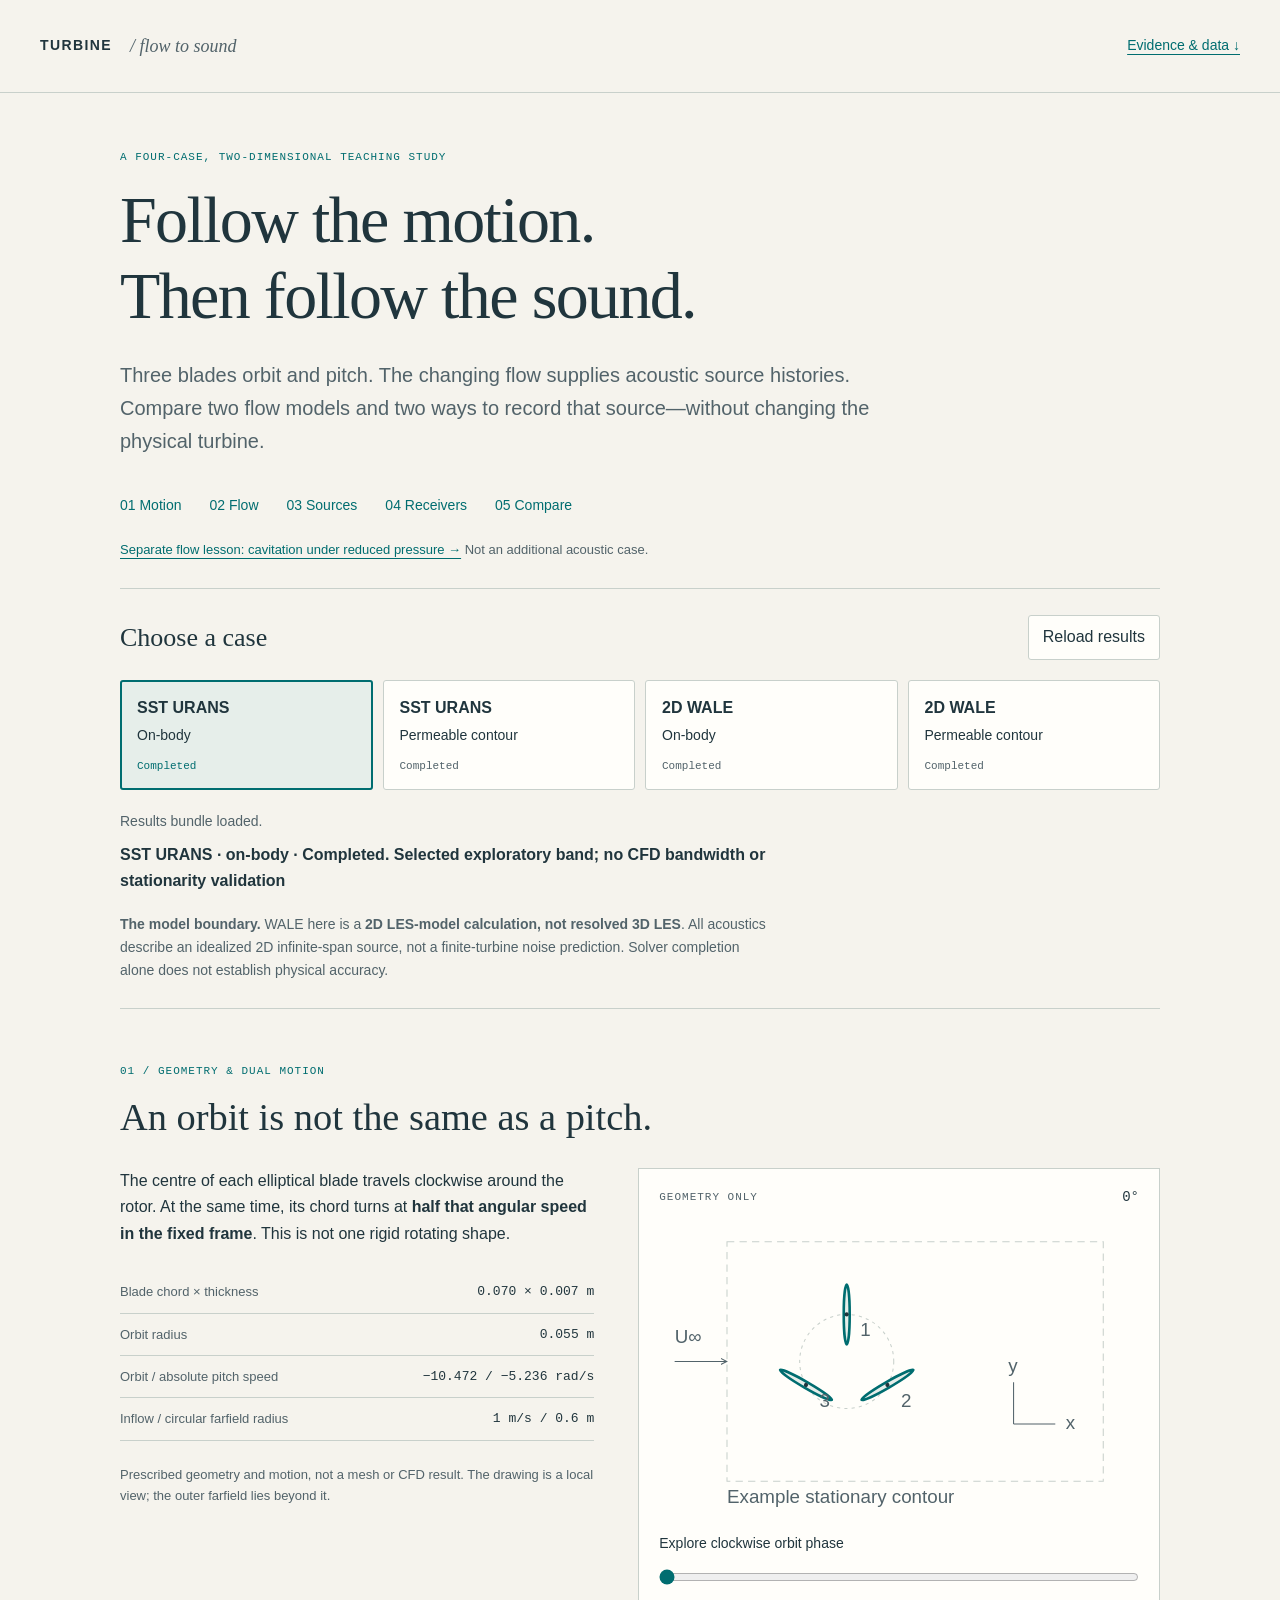
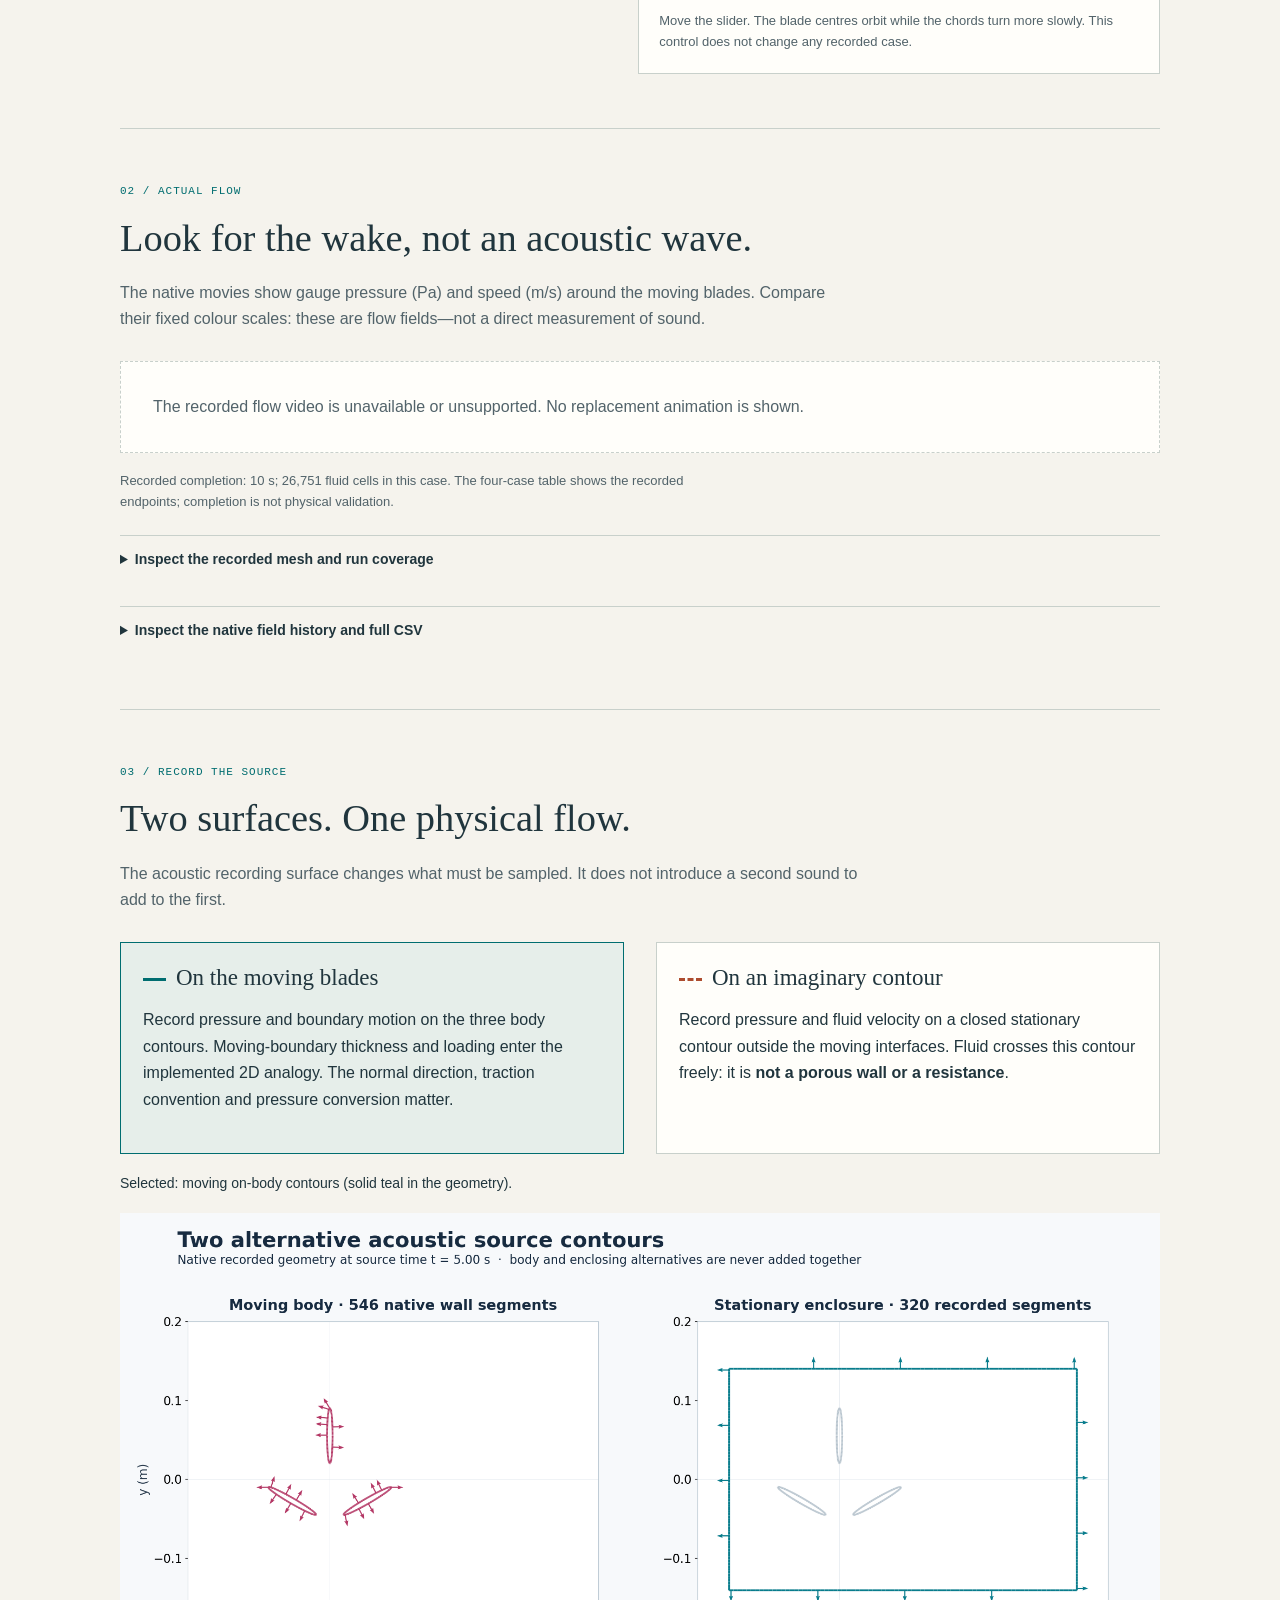
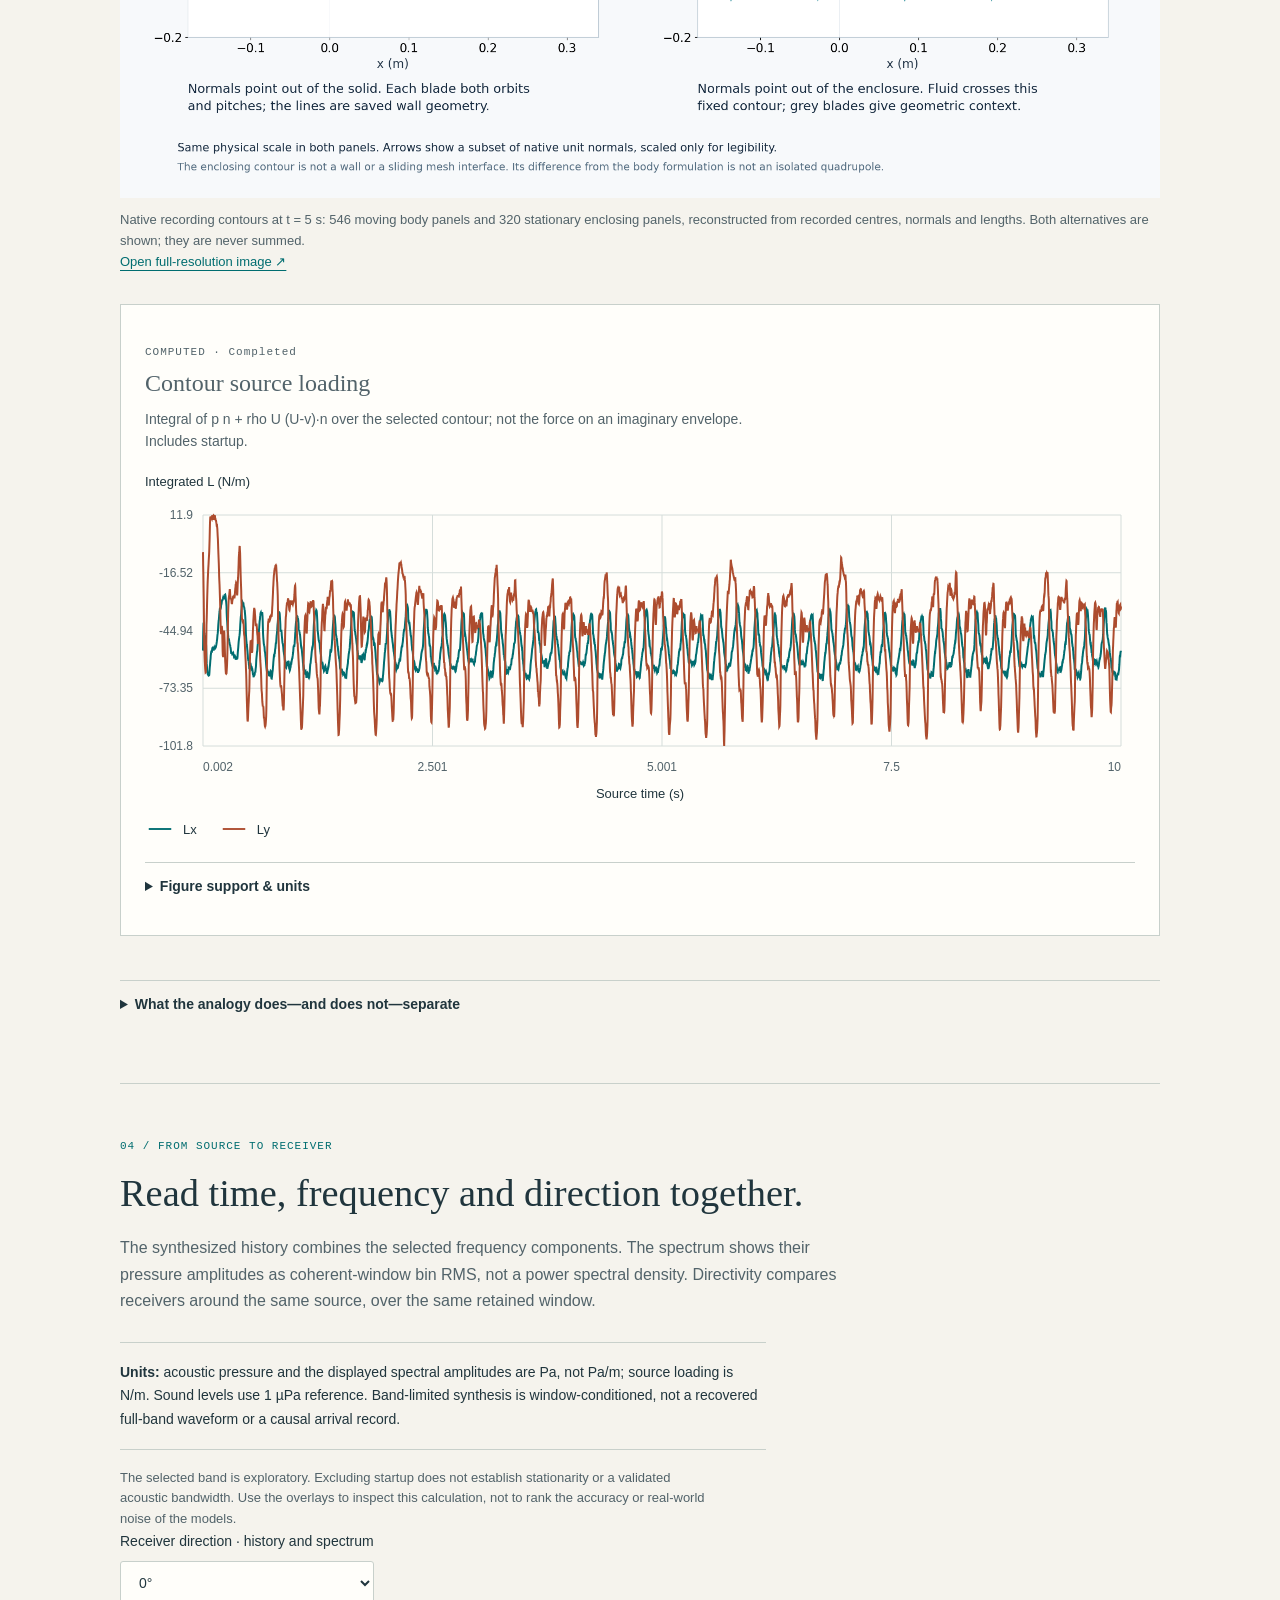
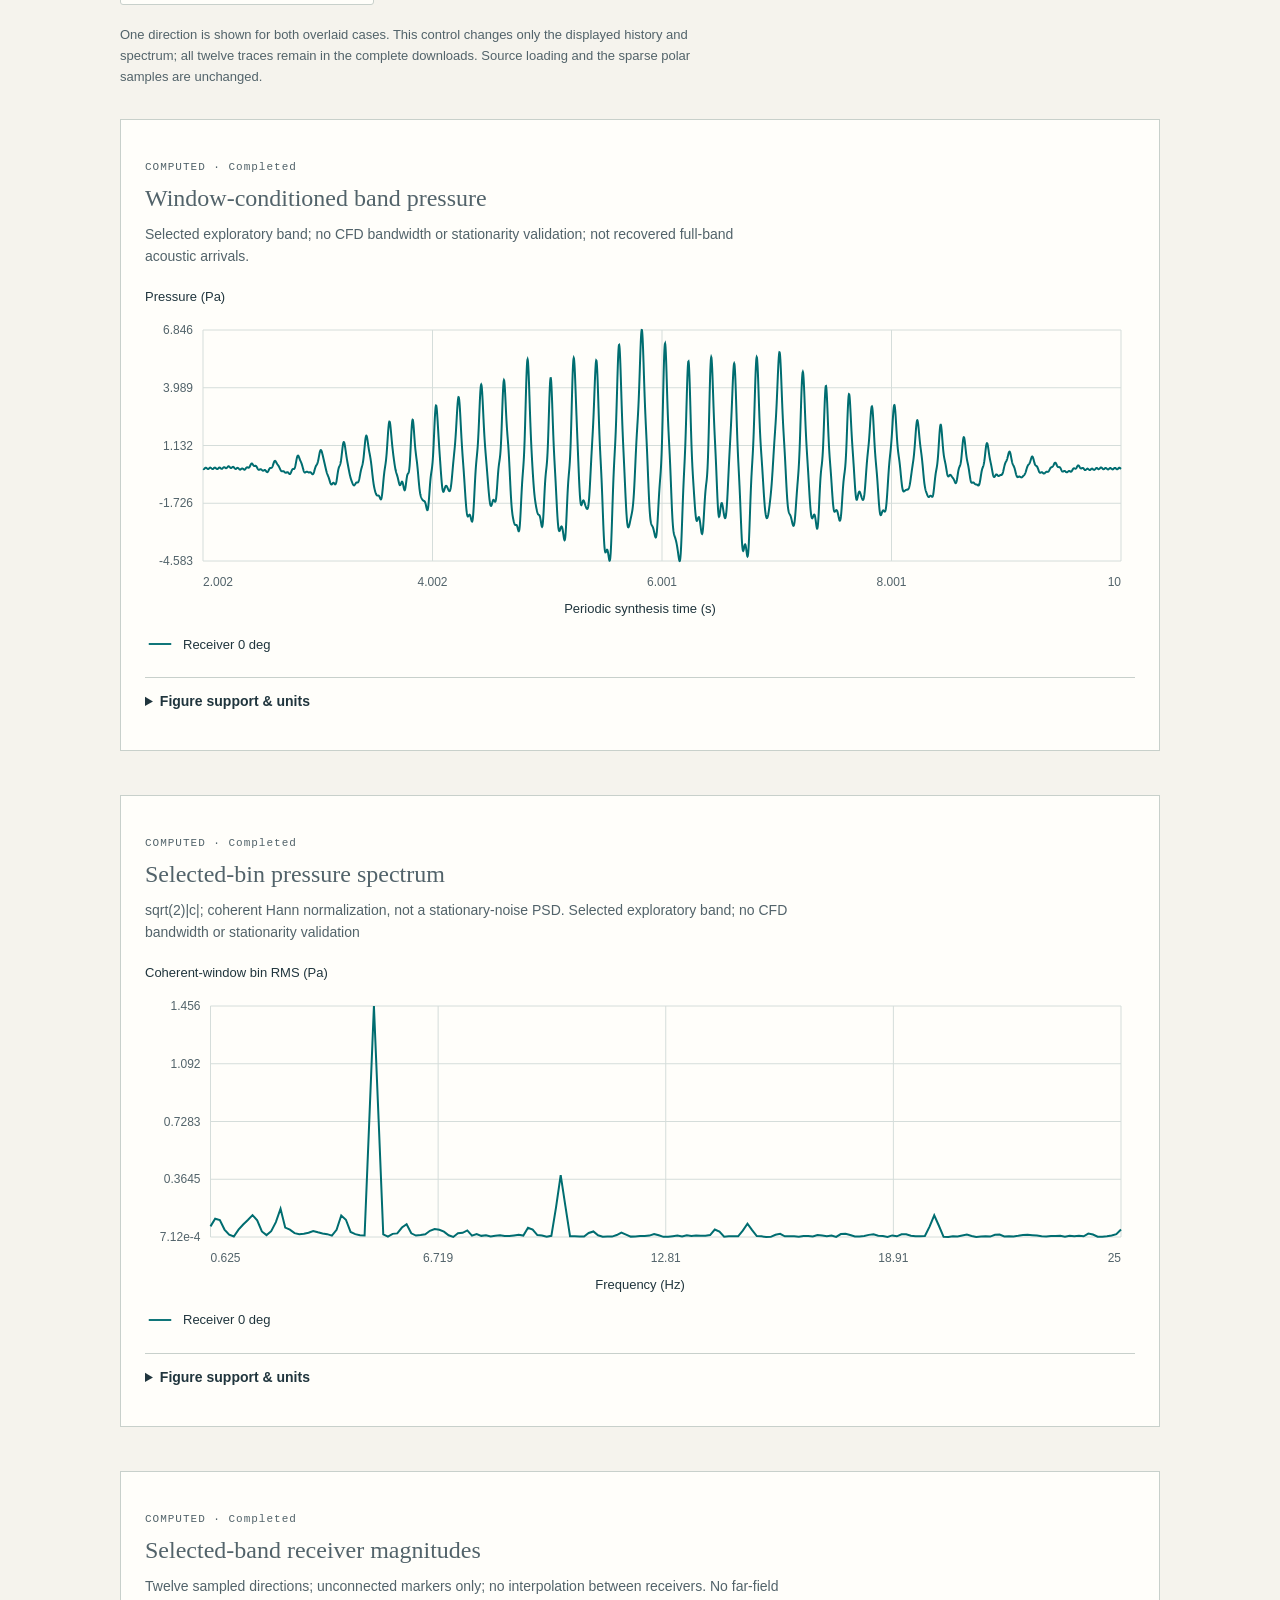
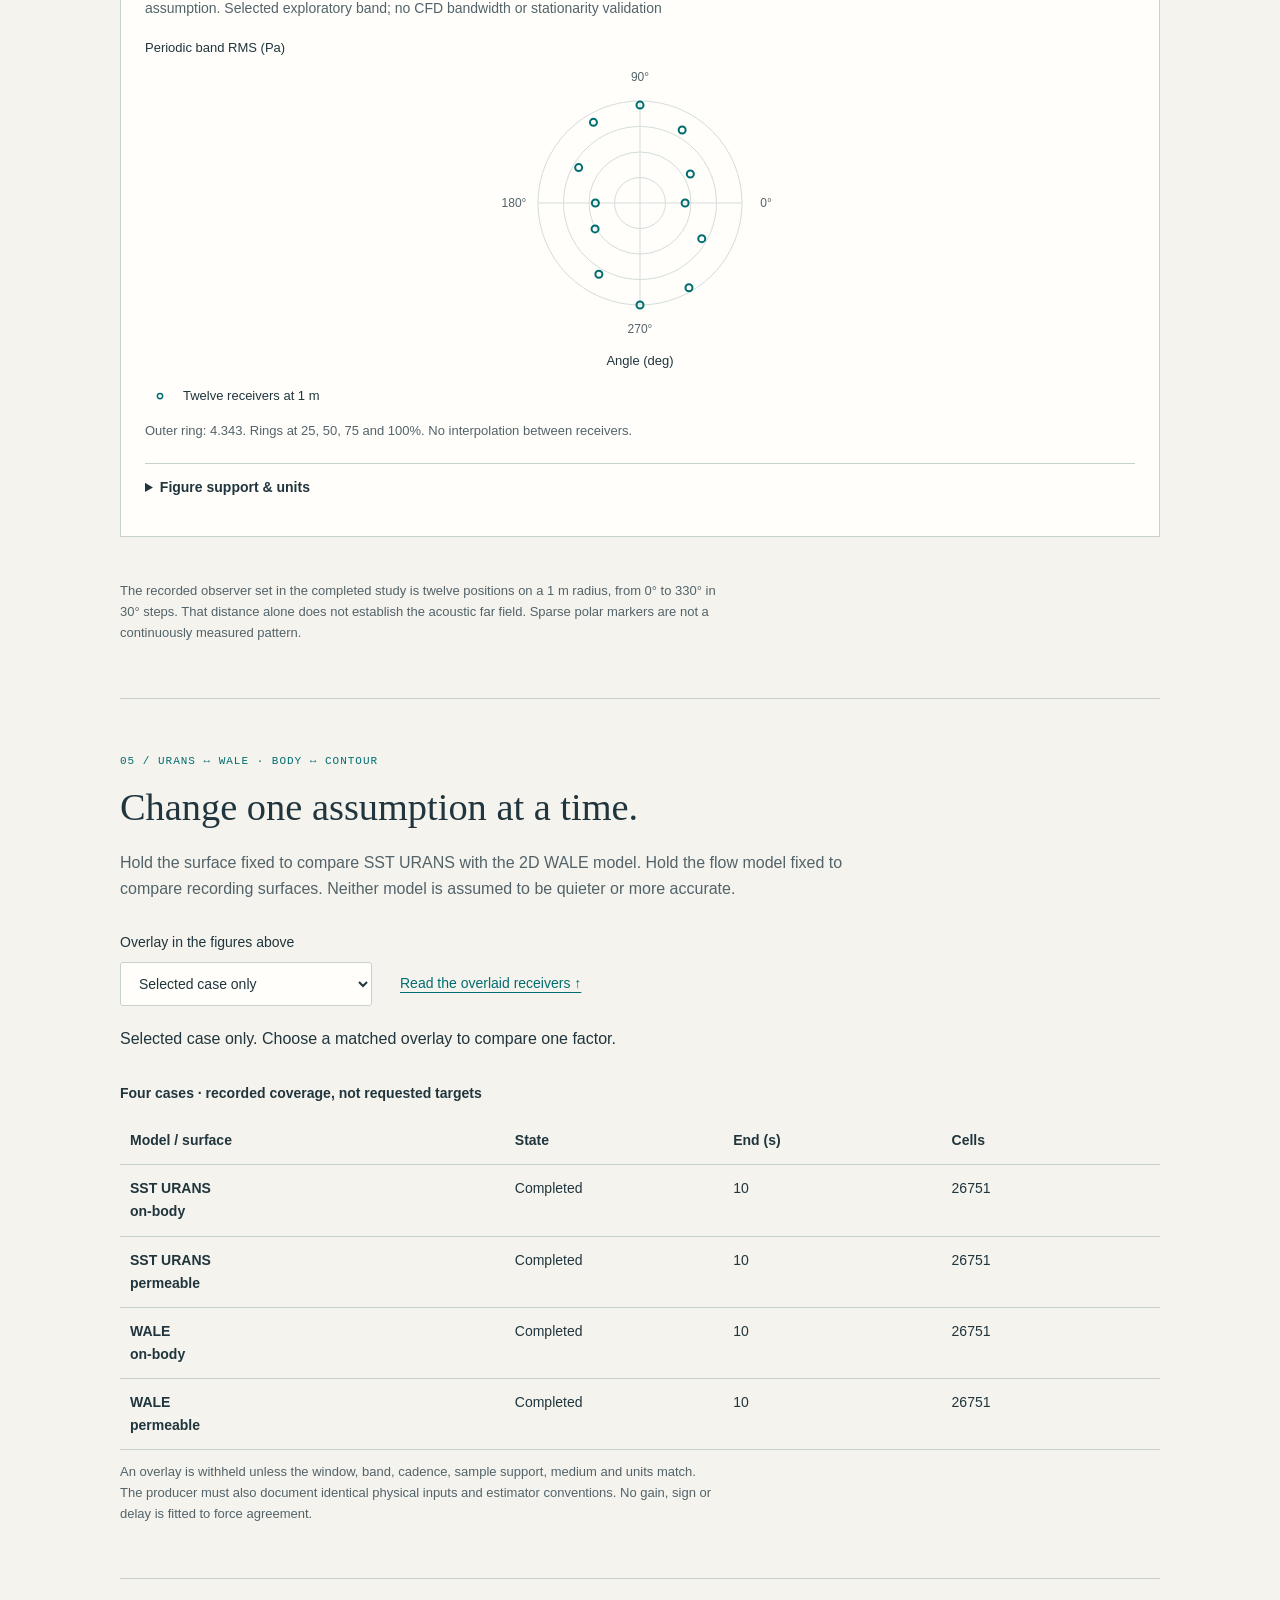
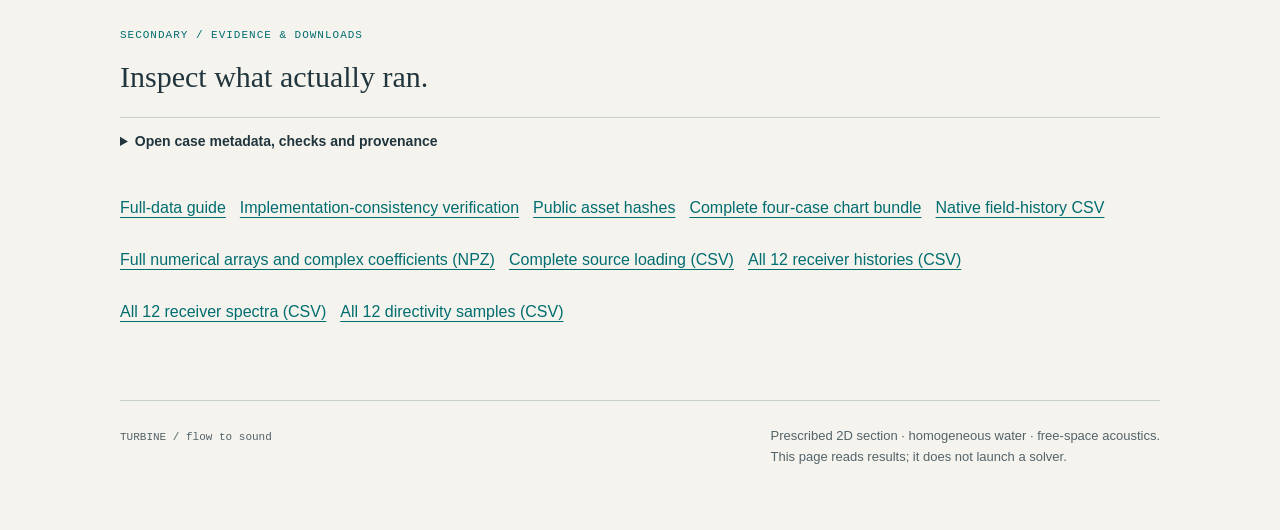
==== commit 01c9bc97: "feat: publish verified 2D cavitating-flow lesson" ====
--- a/site/index.html
+++ b/site/index.html
@@ -19,6 +19,7 @@
     <h1 id="page-title">Follow the motion.<br>Then follow the sound.</h1>
     <p class="standfirst">Three blades orbit and pitch. The changing flow supplies acoustic source histories. Compare two flow models and two ways to record that source—without changing the physical turbine.</p>
     <nav class="lesson-nav" aria-label="Learning sequence"><a href="#geometry">01 Motion</a><a href="#flow">02 Flow</a><a href="#sources">03 Sources</a><a href="#receivers">04 Receivers</a><a href="#comparison">05 Compare</a></nav>
+    <p class="figure-note"><a href="./cavitation.html">Separate flow lesson: cavitation under reduced pressure →</a> Not an additional acoustic case.</p>
   </section>
 
   <section class="case-panel" aria-labelledby="case-heading">
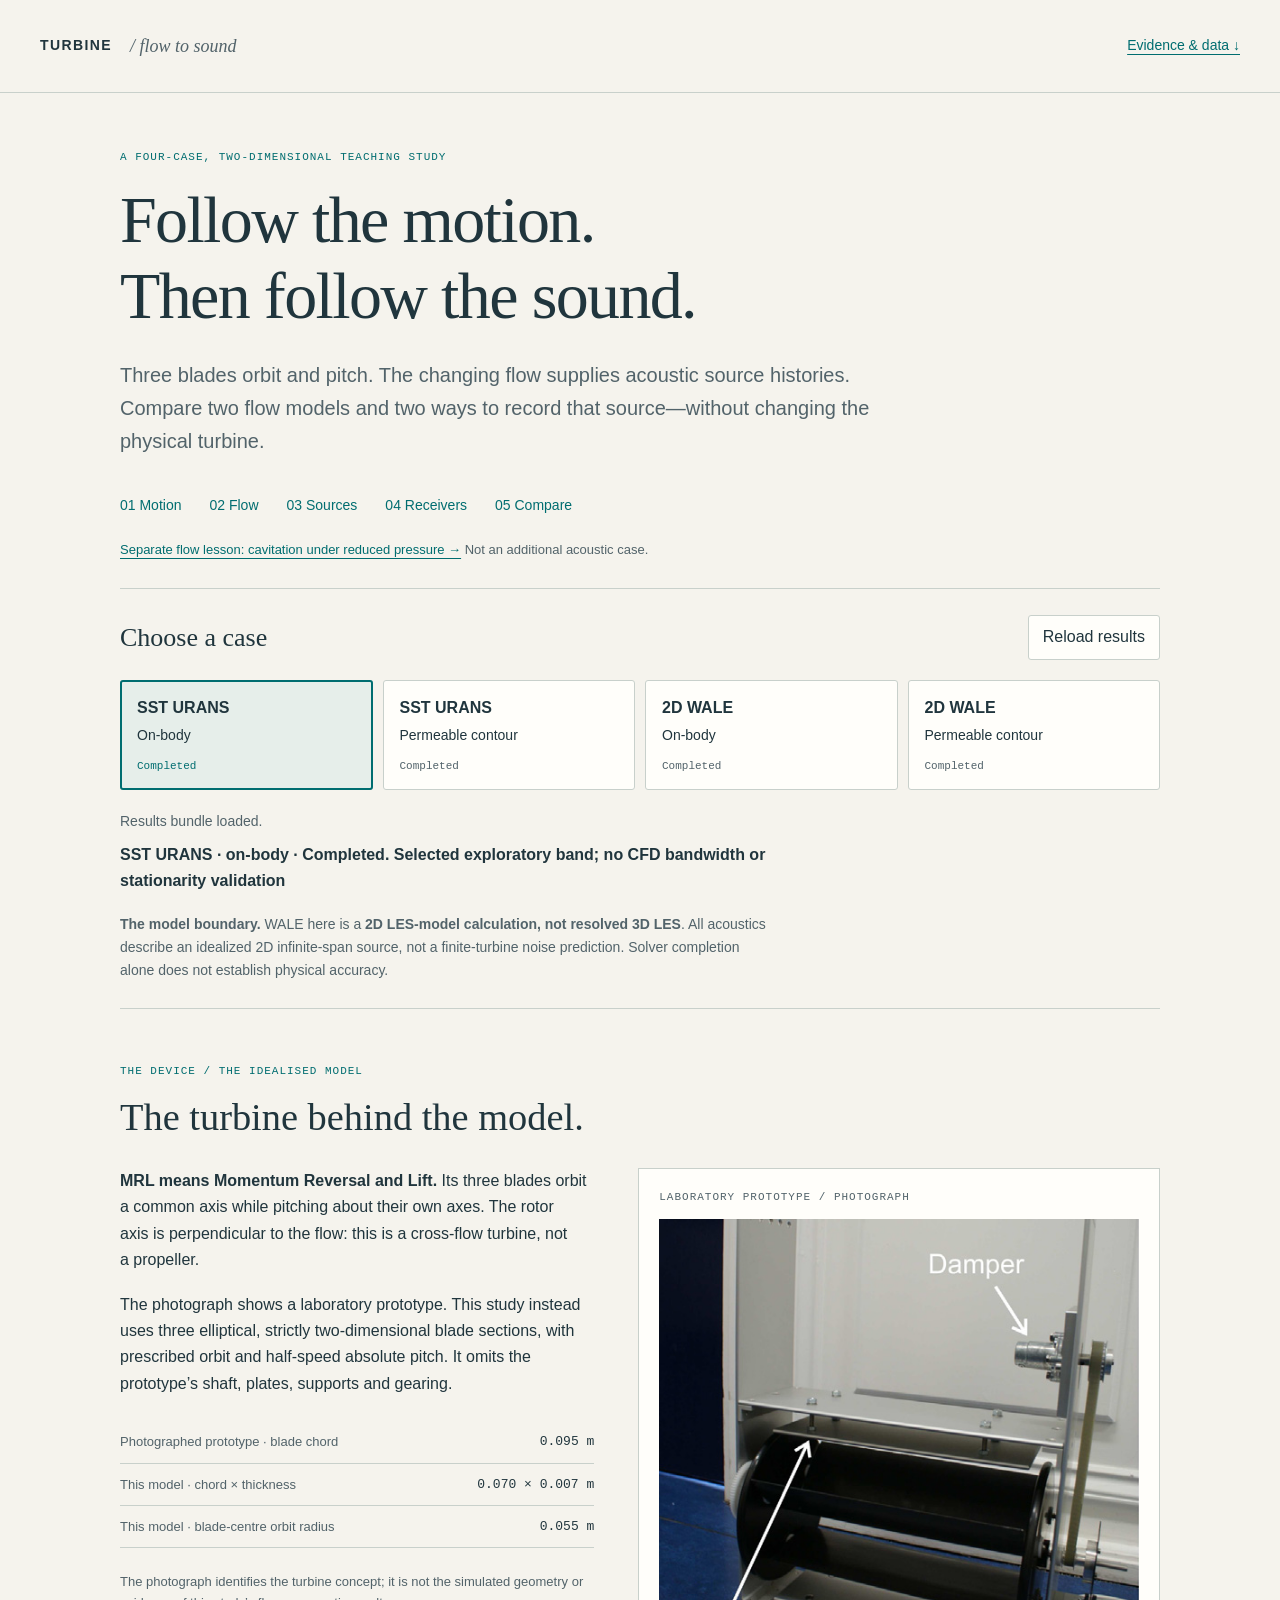
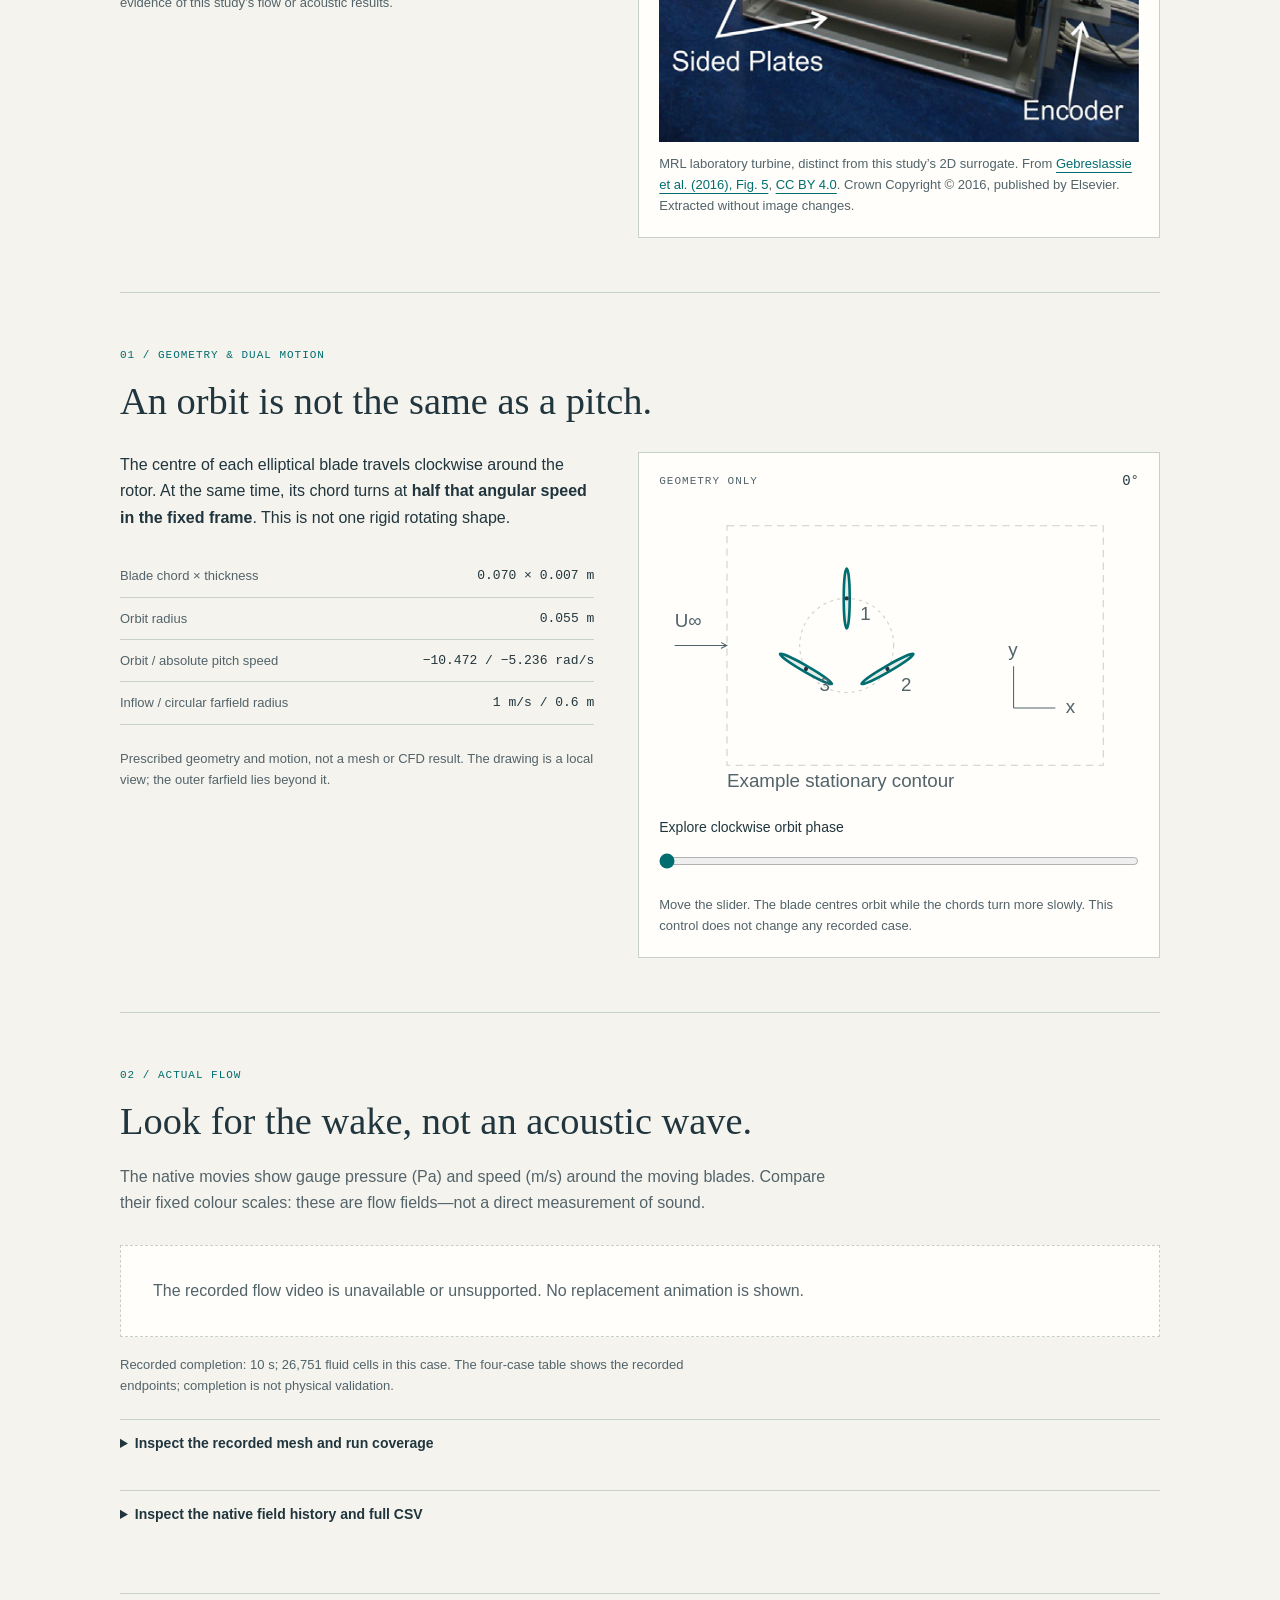
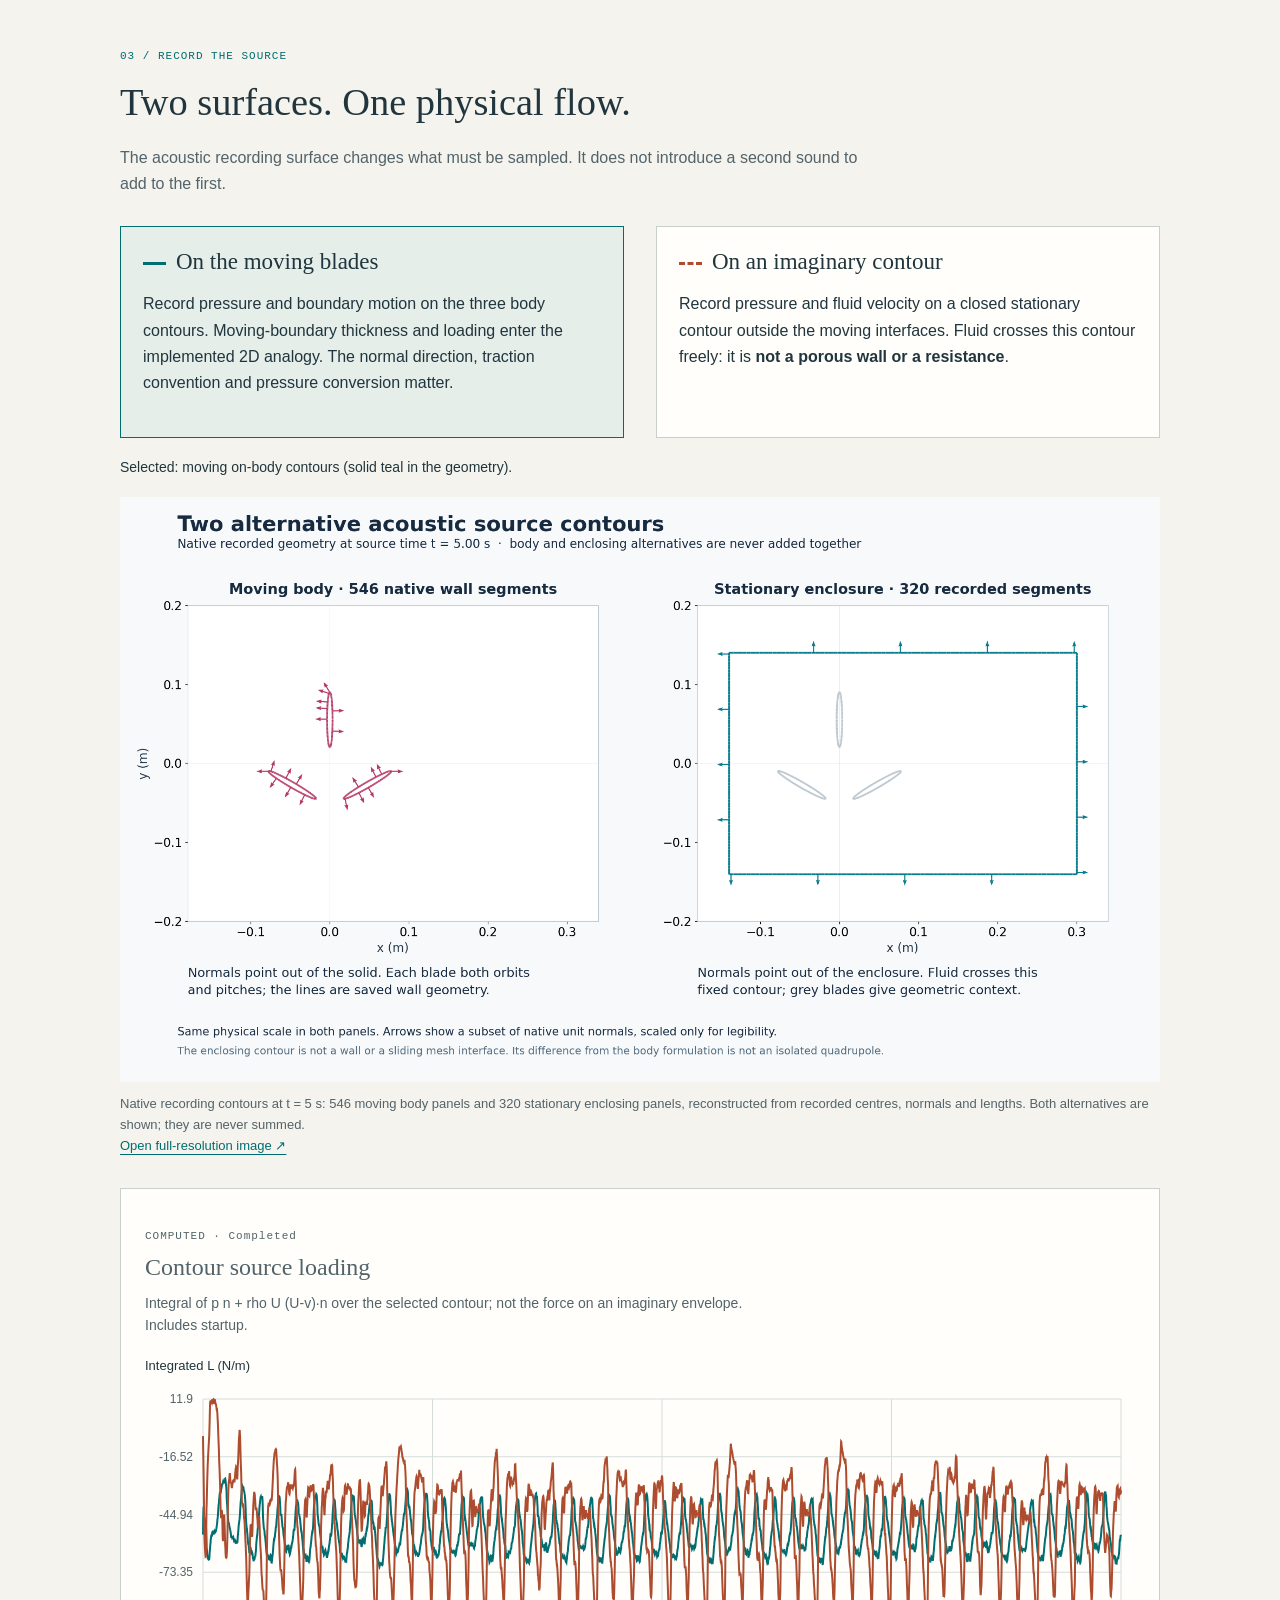
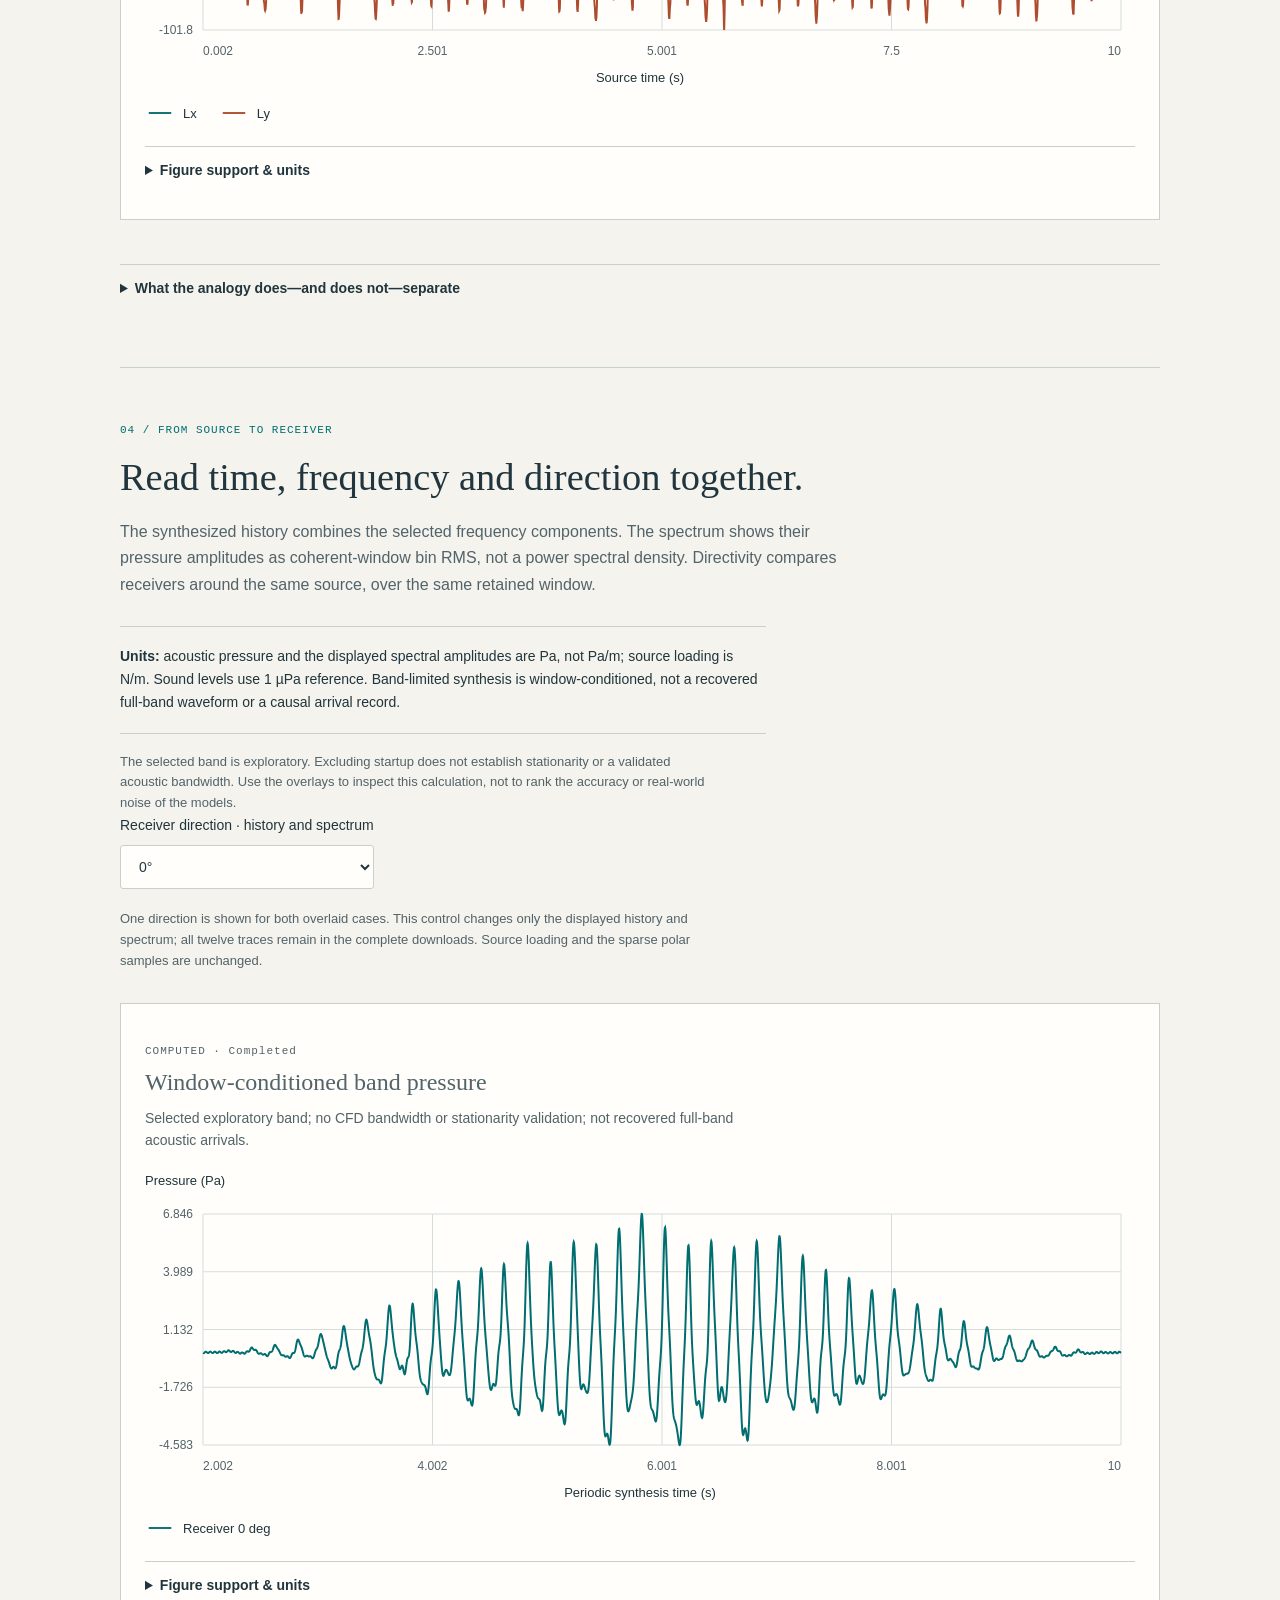
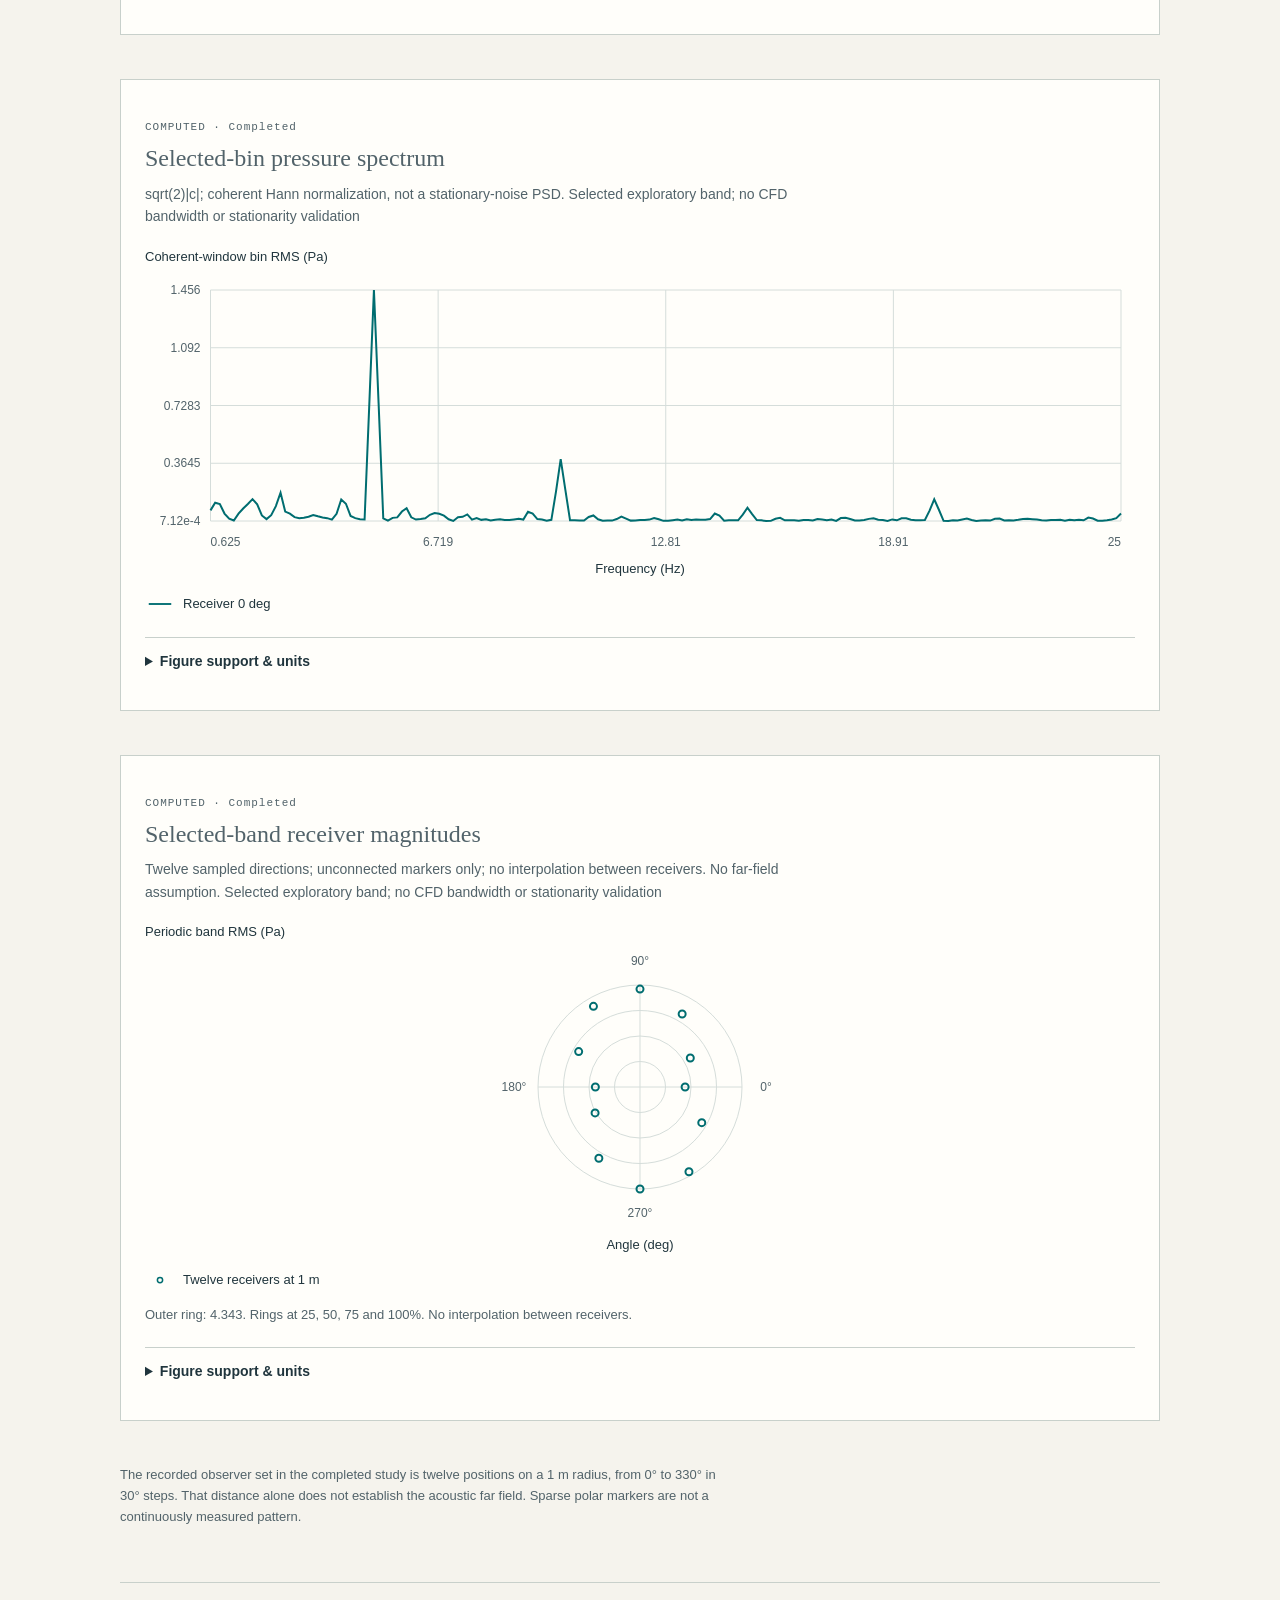
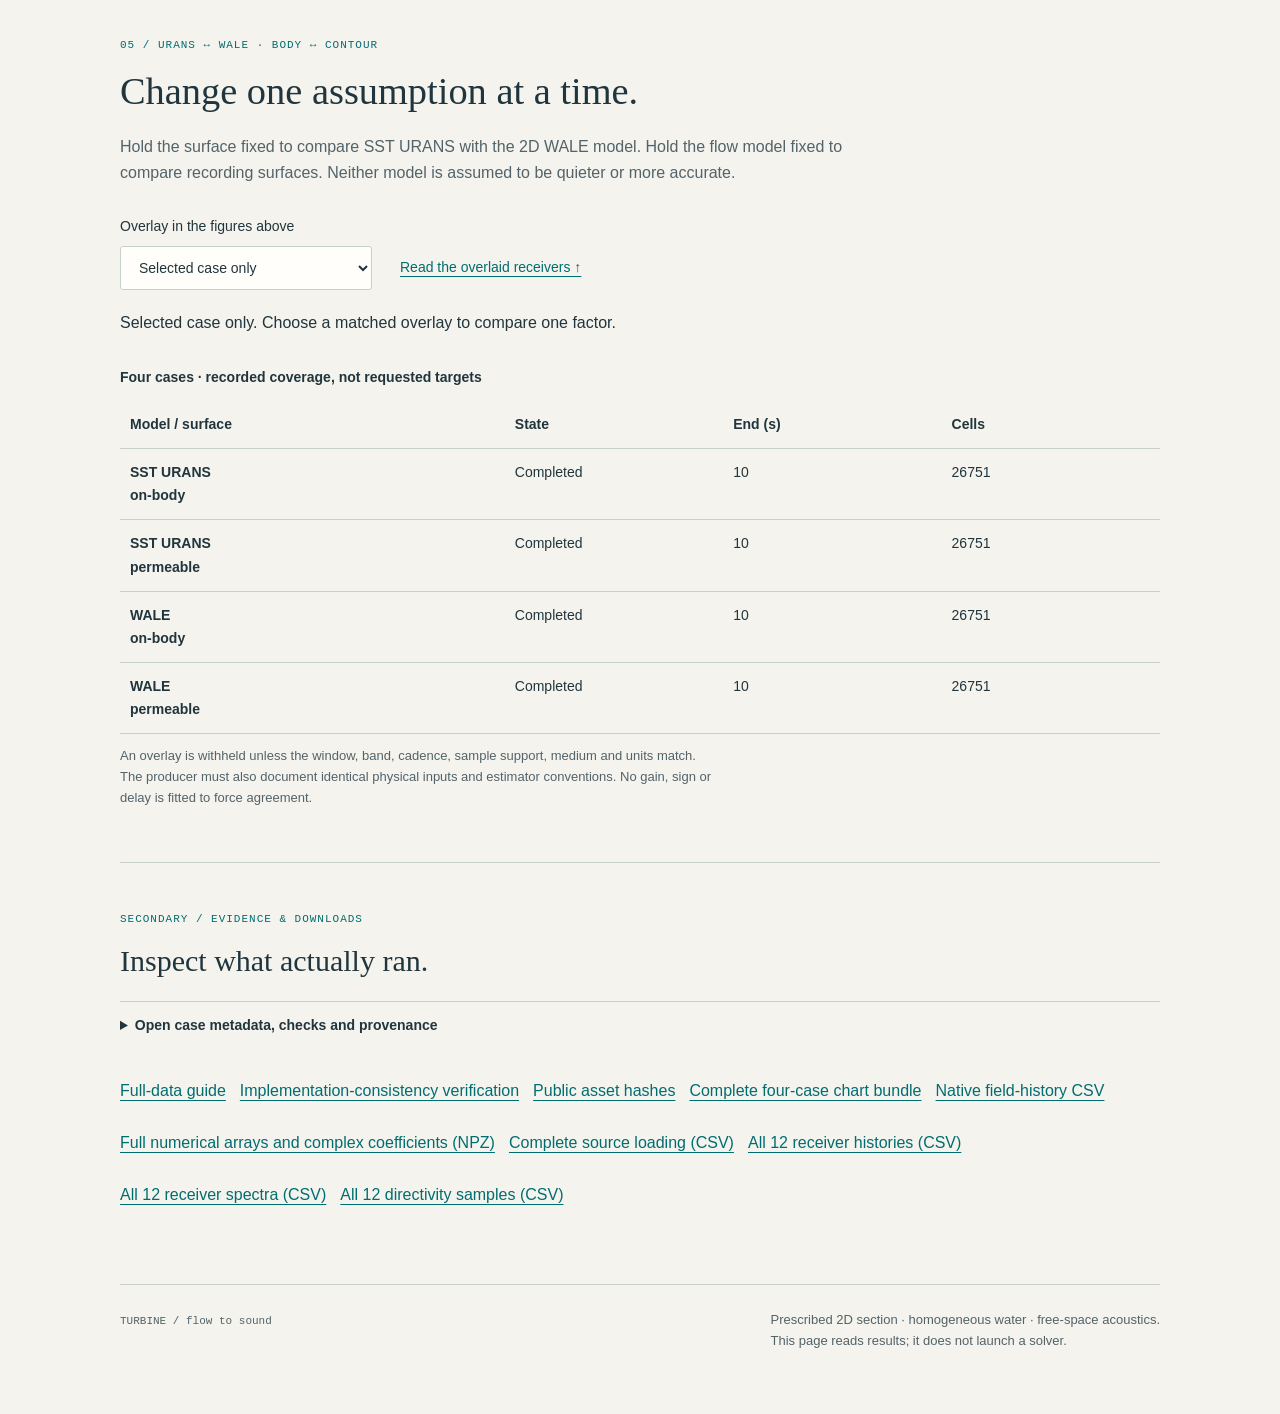
==== commit 0ae30065: "feat: publish matched cavitation pressure-loading lesson" ====
--- a/site/index.html
+++ b/site/index.html
@@ -35,7 +35,35 @@
     <div class="scope-note"><p><strong>The model boundary.</strong> WALE here is a <strong>2D LES-model calculation, not resolved 3D LES</strong>. All acoustics describe an idealized 2D infinite-span source, not a finite-turbine noise prediction. Solver completion alone does not establish physical accuracy.</p></div>
   </section>
 
-  <section id="geometry" class="lesson" aria-labelledby="geometry-heading">
+  <!-- Proposed standalone section; not installed. Put the image in site/assets/mrl2d/ when approved. -->
+<section id="mrl-turbine" class="lesson" aria-labelledby="mrl-turbine-title">
+  <div class="section-heading">
+    <p class="eyebrow">THE DEVICE / THE IDEALISED MODEL</p>
+    <h2 id="mrl-turbine-title">The turbine behind the model.</h2>
+  </div>
+  <div class="split">
+    <div class="lesson-copy">
+      <p><strong>MRL means Momentum Reversal and Lift.</strong> Its three blades orbit a common axis while pitching about their own axes. The rotor axis is perpendicular to the flow: this is a cross-flow turbine, not a propeller.</p>
+      <p>The photograph shows a laboratory prototype. This study instead uses three elliptical, strictly two-dimensional blade sections, with prescribed orbit and half-speed absolute pitch. It omits the prototype’s shaft, plates, supports and gearing.</p>
+      <dl class="parameters">
+        <div><dt>Photographed prototype · blade chord</dt><dd>0.095 m</dd></div>
+        <div><dt>This model · chord × thickness</dt><dd>0.070 × 0.007 m</dd></div>
+        <div><dt>This model · blade-centre orbit radius</dt><dd>0.055 m</dd></div>
+      </dl>
+      <p class="figure-note">The photograph identifies the turbine concept; it is not the simulated geometry or evidence of this study’s flow or acoustic results.</p>
+    </div>
+    <figure class="geometry-figure" aria-labelledby="mrl-photo-caption">
+      <div class="figure-bar"><span class="tag">LABORATORY PROTOTYPE / PHOTOGRAPH</span></div>
+      <img src="./assets/mrl2d/mrl-laboratory-turbine-gebreslassie-2016-fig5.jpg"
+           alt="MRL laboratory turbine in its support frame; the original photograph labels the damper, sided plates and encoder."
+           width="532" height="580" loading="lazy" decoding="async"
+           style="display:block;width:100%;max-width:532px;height:auto;margin:14px auto 0">
+      <figcaption id="mrl-photo-caption">MRL laboratory turbine, distinct from this study’s 2D surrogate. From <a href="https://strathprints.strath.ac.uk/57540/" title="Experimental and CFD analysis of the wake characteristics of tidal turbines">Gebreslassie et al. (2016), Fig. 5</a>, <a href="https://creativecommons.org/licenses/by/4.0/">CC BY 4.0</a>. Crown Copyright © 2016, published by Elsevier. Extracted without image changes.</figcaption>
+    </figure>
+  </div>
+</section>
+
+<section id="geometry" class="lesson" aria-labelledby="geometry-heading">
     <div class="section-heading"><p class="eyebrow">01 / GEOMETRY &amp; DUAL MOTION</p><h2 id="geometry-heading">An orbit is not the same as a pitch.</h2></div>
     <div class="split">
       <div class="lesson-copy"><p>The centre of each elliptical blade travels clockwise around the rotor. At the same time, its chord turns at <strong>half that angular speed in the fixed frame</strong>. This is not one rigid rotating shape.</p><dl class="parameters"><div><dt>Blade chord × thickness</dt><dd>0.070 × 0.007 m</dd></div><div><dt>Orbit radius</dt><dd>0.055 m</dd></div><div><dt>Orbit / absolute pitch speed</dt><dd>−10.472 / −5.236 rad/s</dd></div><div><dt>Inflow / circular farfield radius</dt><dd>1 m/s / 0.6 m</dd></div></dl><p class="figure-note">Prescribed geometry and motion, not a mesh or CFD result. The drawing is a local view; the outer farfield lies beyond it.</p></div>
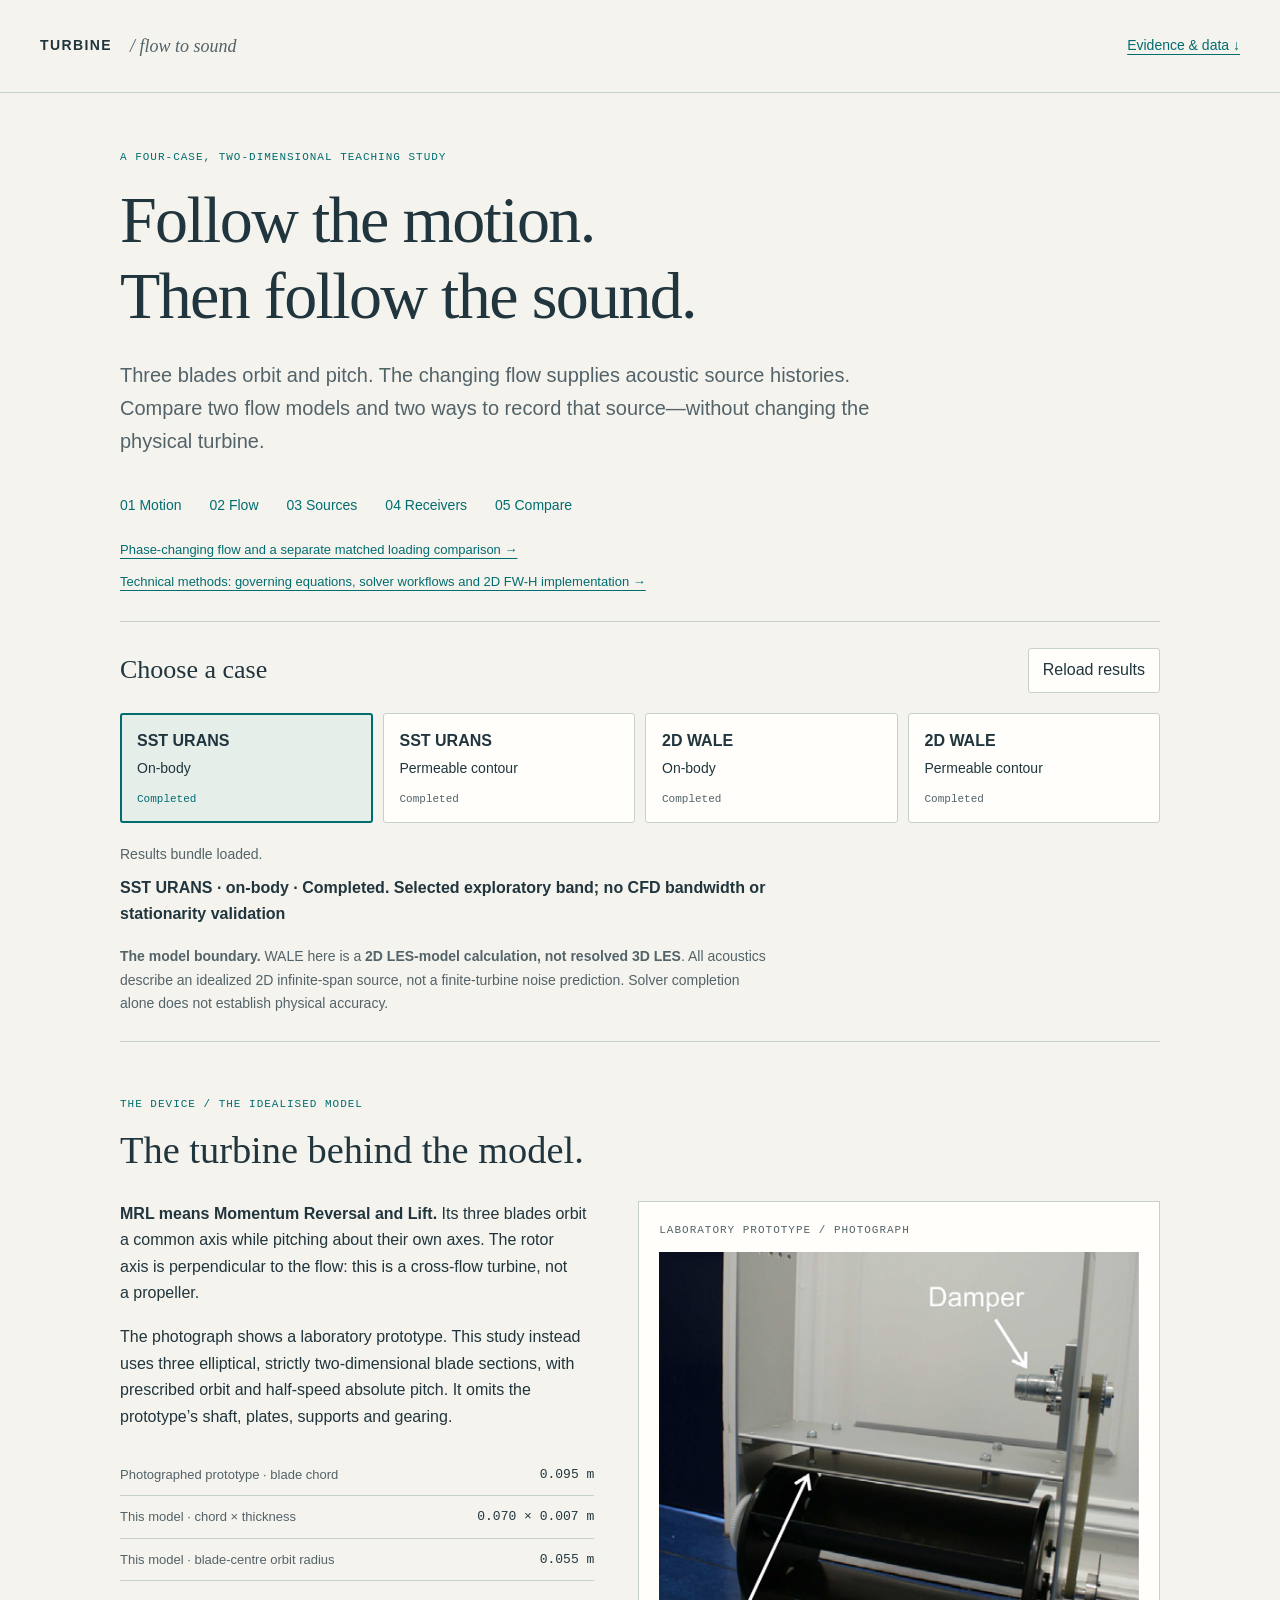
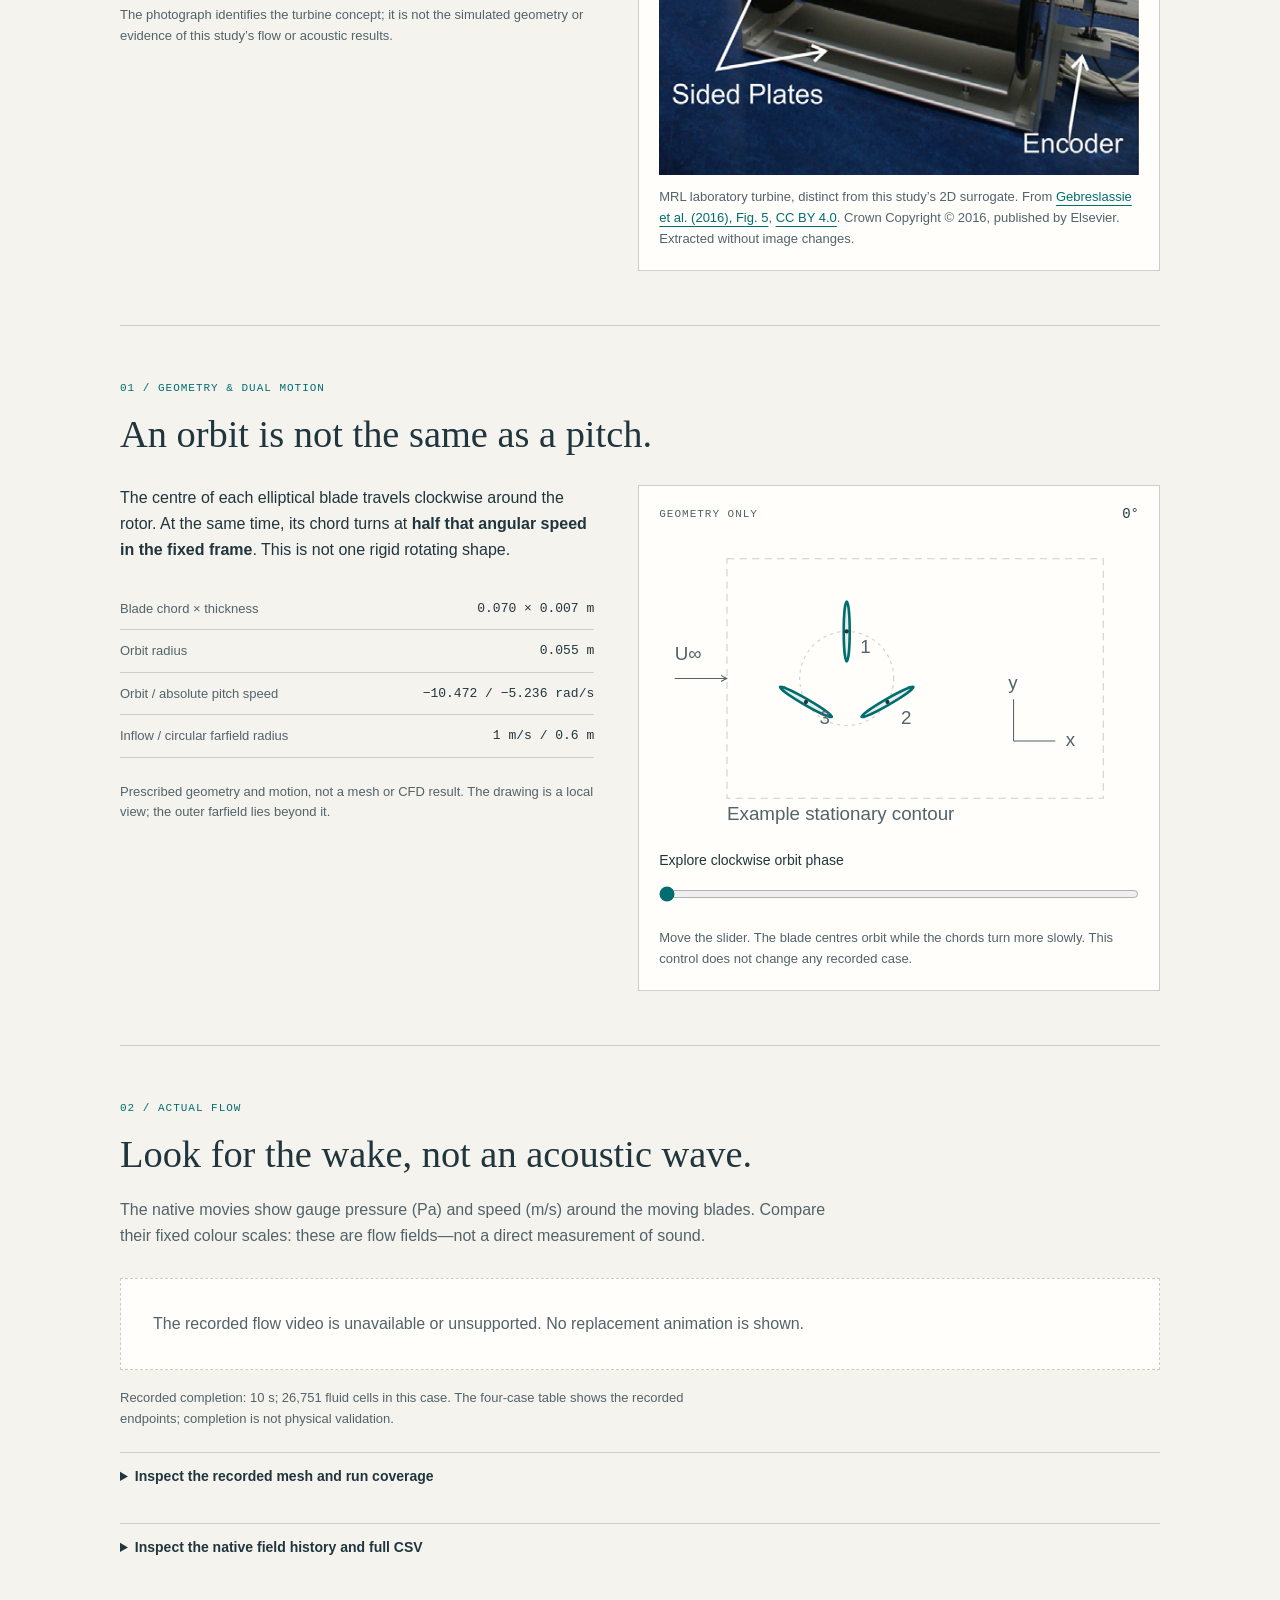
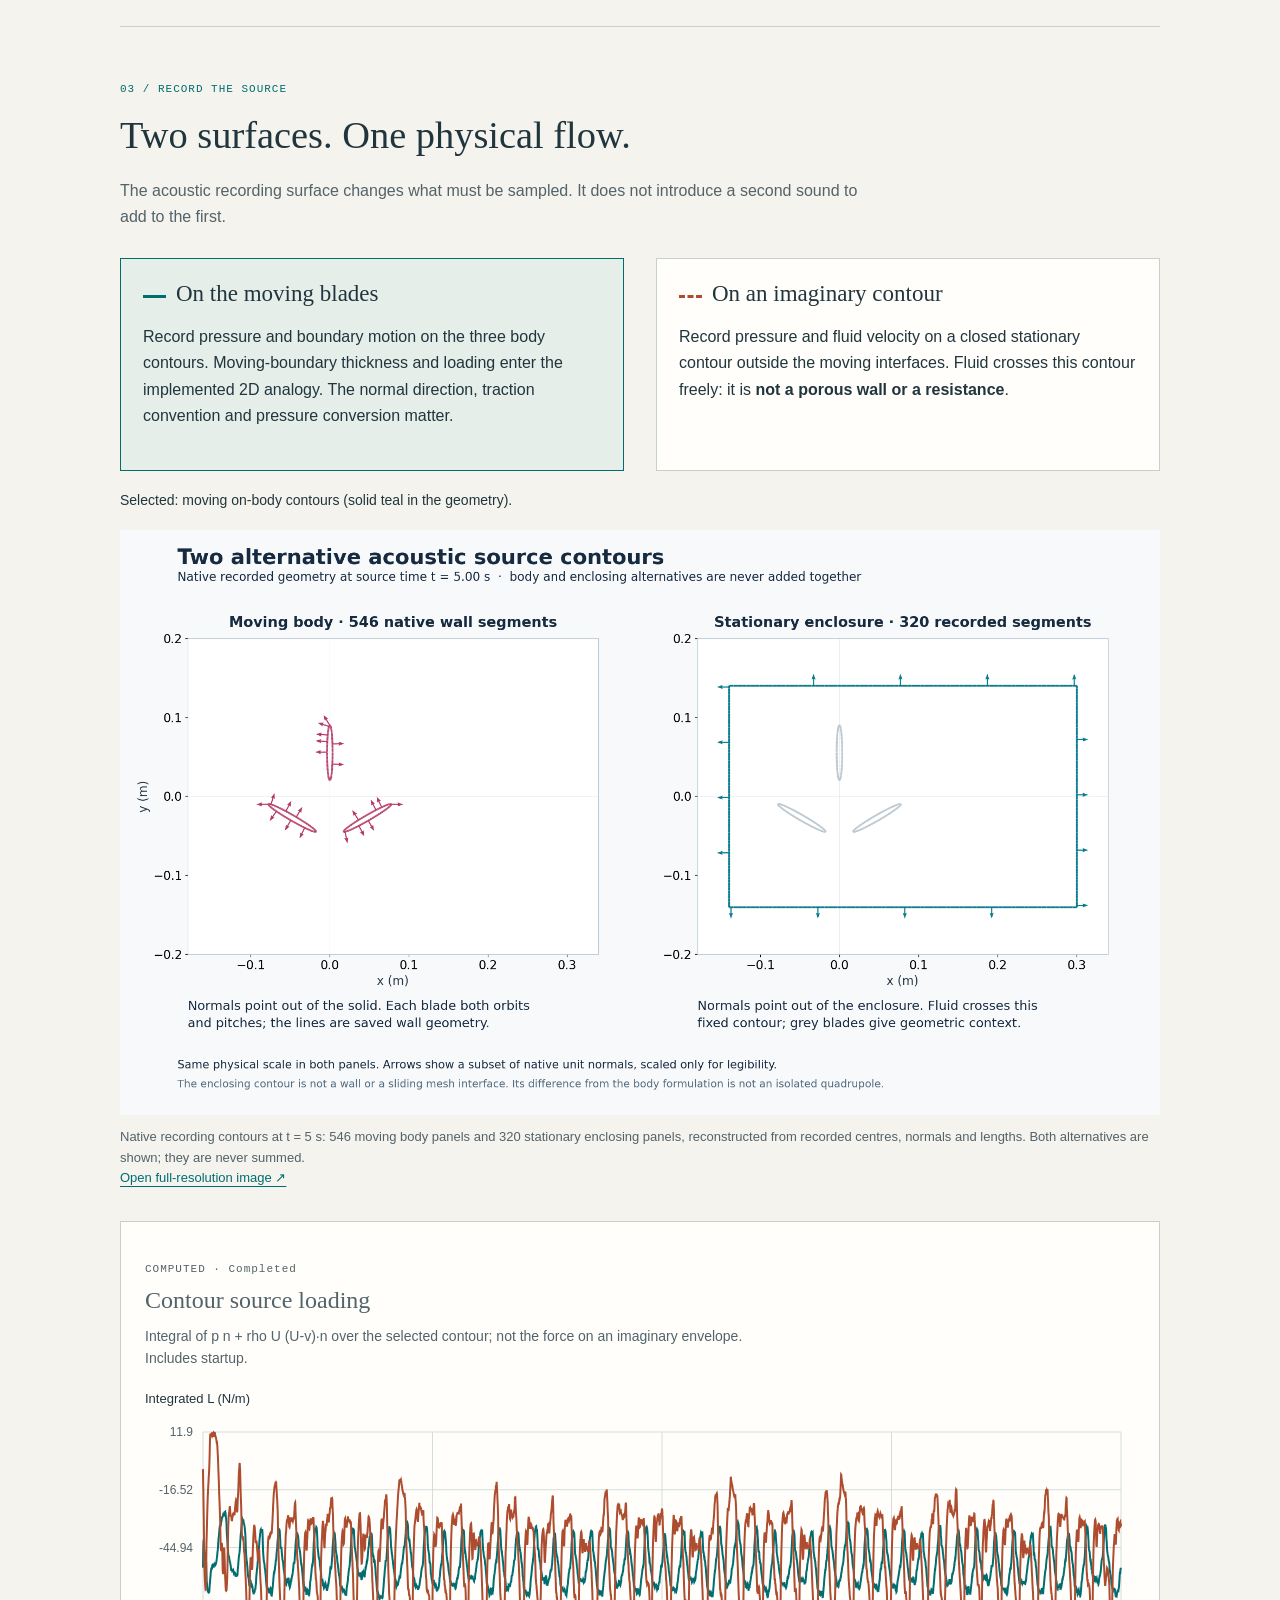
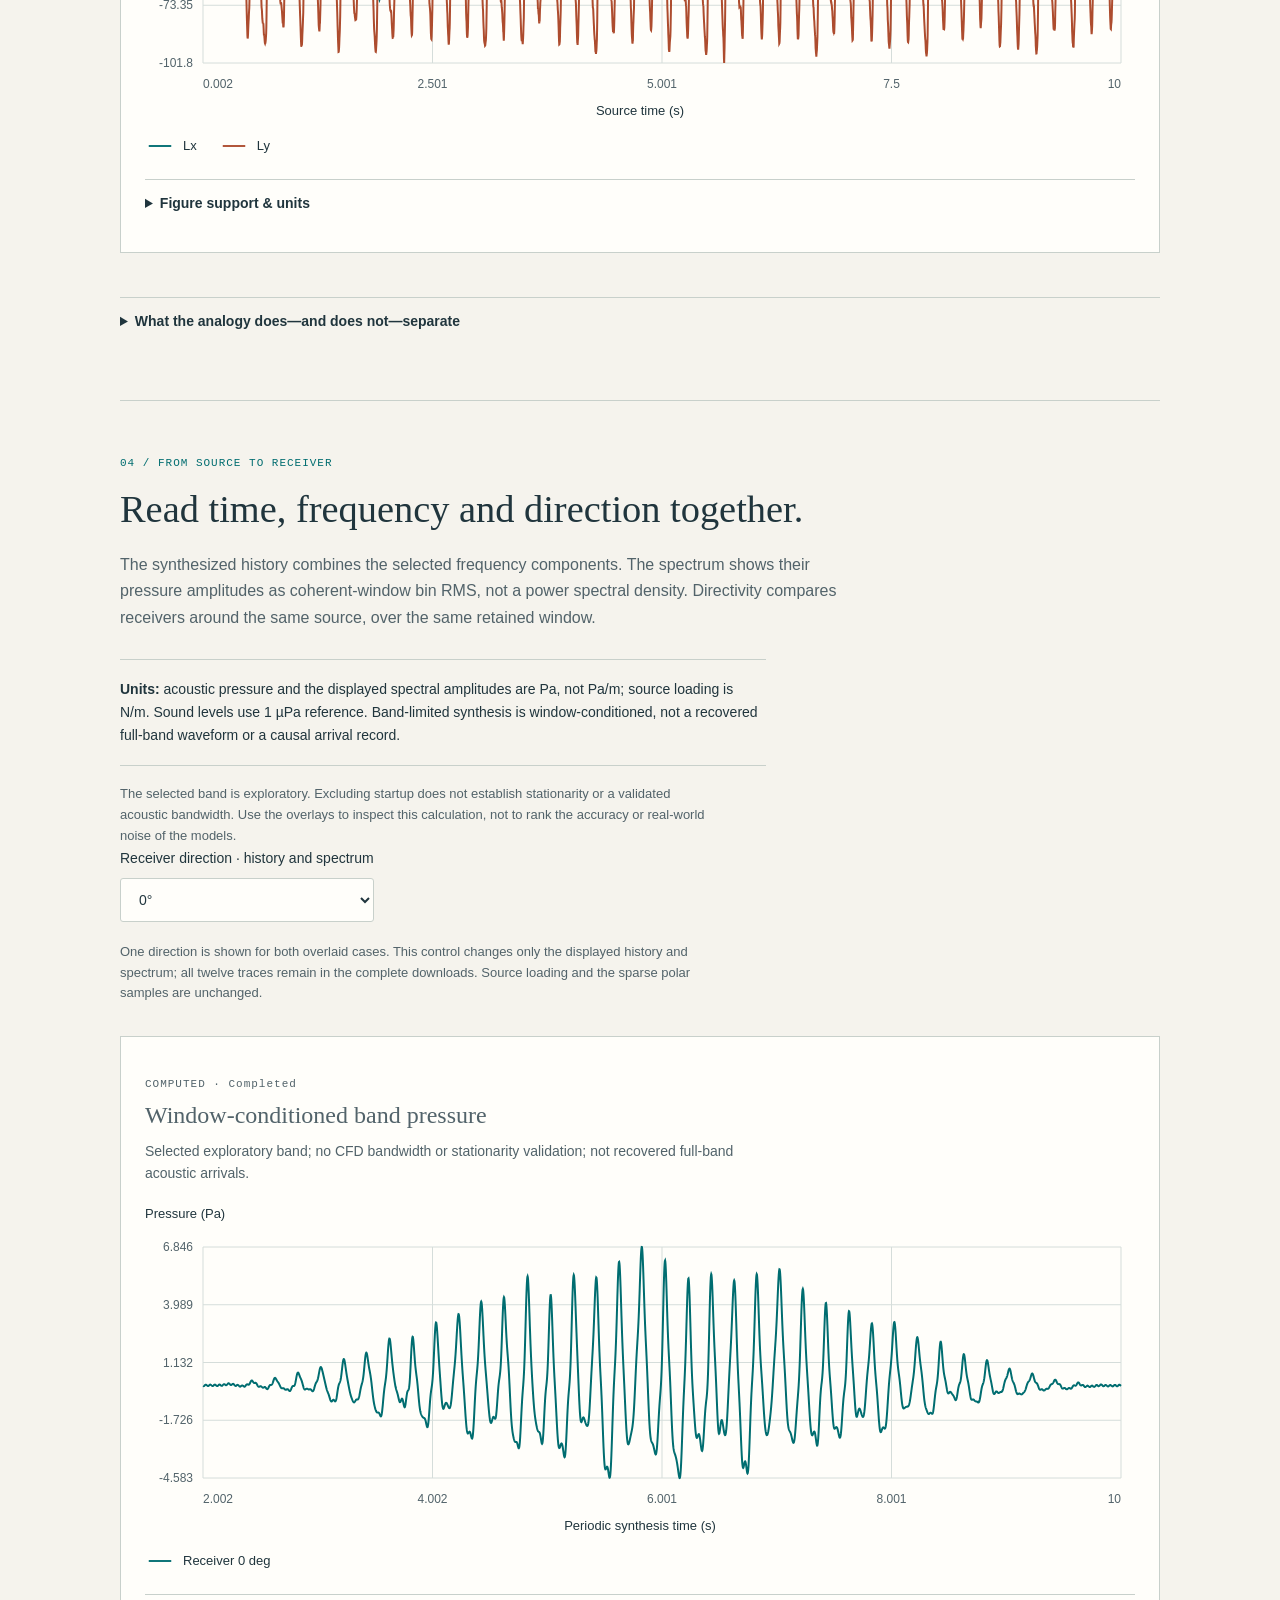
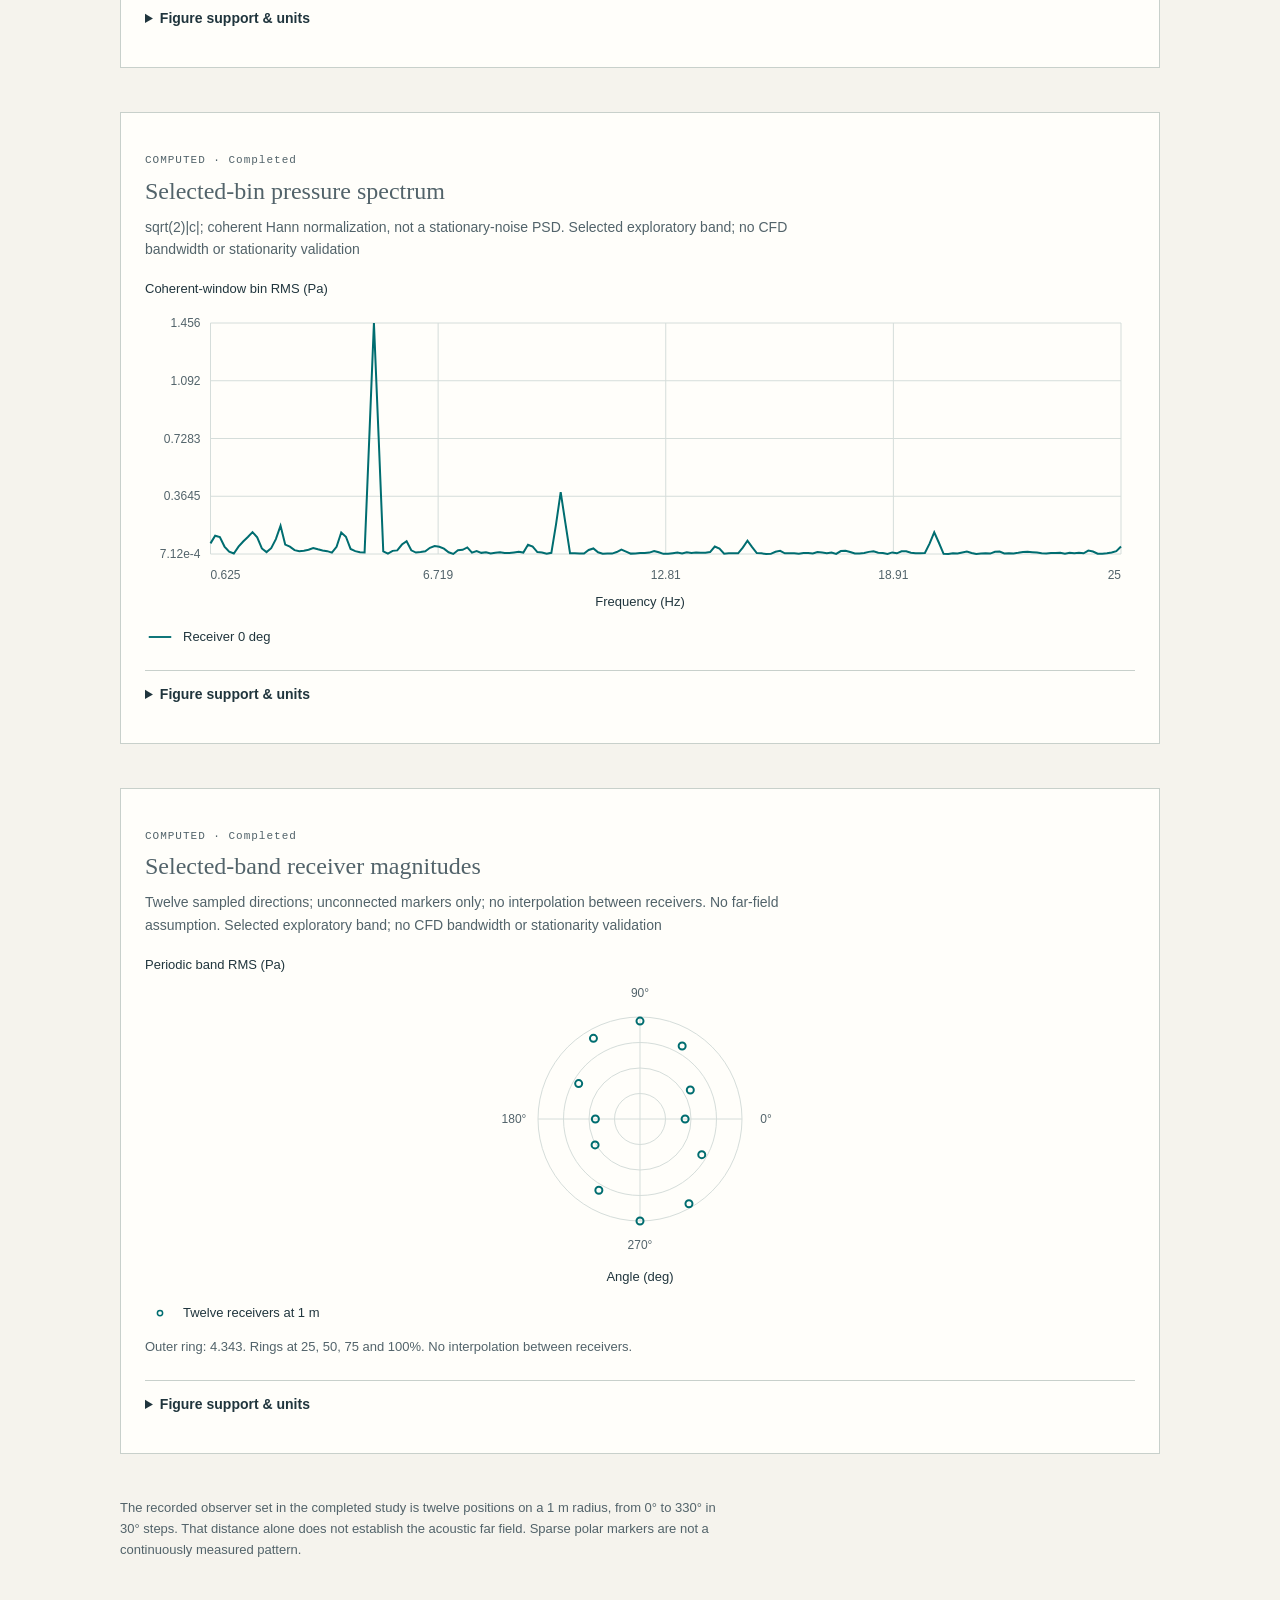
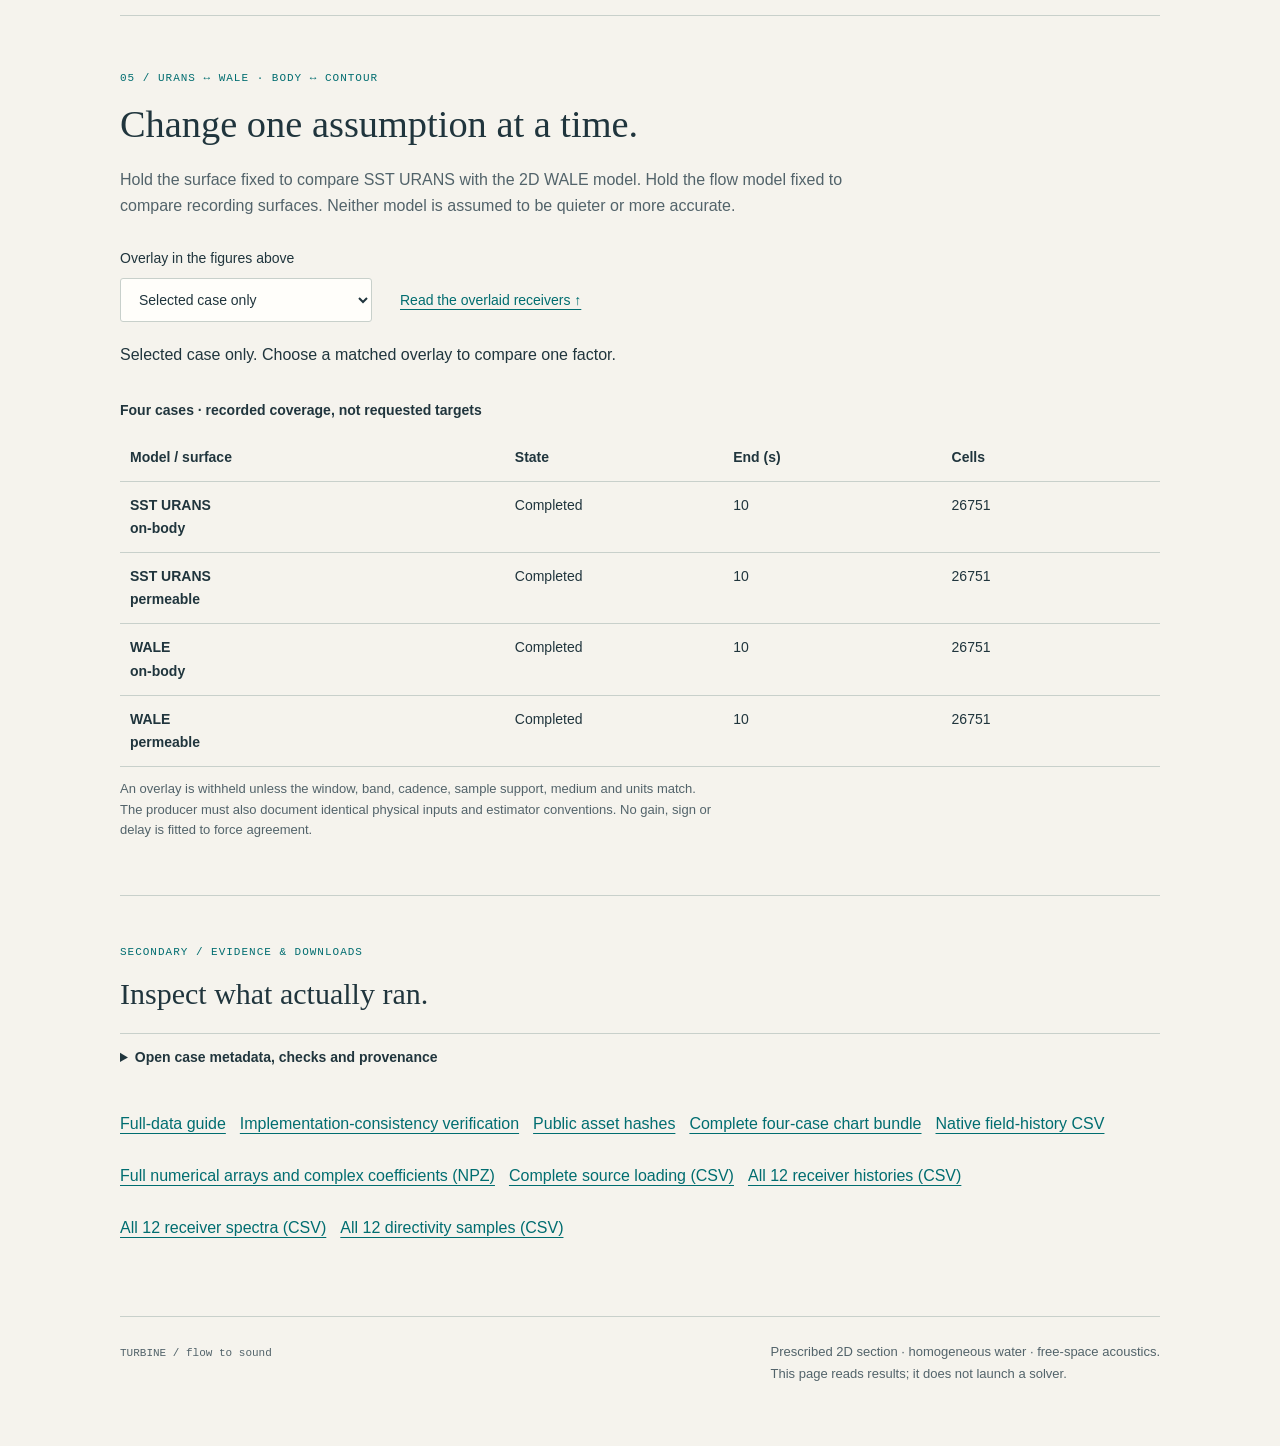
==== commit 2a7581fe: "docs: add CFD equations and 2D acoustic method workflows" ====
--- a/site/index.html
+++ b/site/index.html
@@ -19,7 +19,8 @@
     <h1 id="page-title">Follow the motion.<br>Then follow the sound.</h1>
     <p class="standfirst">Three blades orbit and pitch. The changing flow supplies acoustic source histories. Compare two flow models and two ways to record that source—without changing the physical turbine.</p>
     <nav class="lesson-nav" aria-label="Learning sequence"><a href="#geometry">01 Motion</a><a href="#flow">02 Flow</a><a href="#sources">03 Sources</a><a href="#receivers">04 Receivers</a><a href="#comparison">05 Compare</a></nav>
-    <p class="figure-note"><a href="./cavitation.html">Separate flow lesson: cavitation under reduced pressure →</a> Not an additional acoustic case.</p>
+    <p class="figure-note"><a href="./cavitation.html">Phase-changing flow and a separate matched loading comparison →</a></p>
+    <p class="figure-note"><a href="./methods.html">Technical methods: governing equations, solver workflows and 2D FW-H implementation →</a></p>
   </section>
 
   <section class="case-panel" aria-labelledby="case-heading">
@@ -35,7 +36,6 @@
     <div class="scope-note"><p><strong>The model boundary.</strong> WALE here is a <strong>2D LES-model calculation, not resolved 3D LES</strong>. All acoustics describe an idealized 2D infinite-span source, not a finite-turbine noise prediction. Solver completion alone does not establish physical accuracy.</p></div>
   </section>
 
-  <!-- Proposed standalone section; not installed. Put the image in site/assets/mrl2d/ when approved. -->
 <section id="mrl-turbine" class="lesson" aria-labelledby="mrl-turbine-title">
   <div class="section-heading">
     <p class="eyebrow">THE DEVICE / THE IDEALISED MODEL</p>
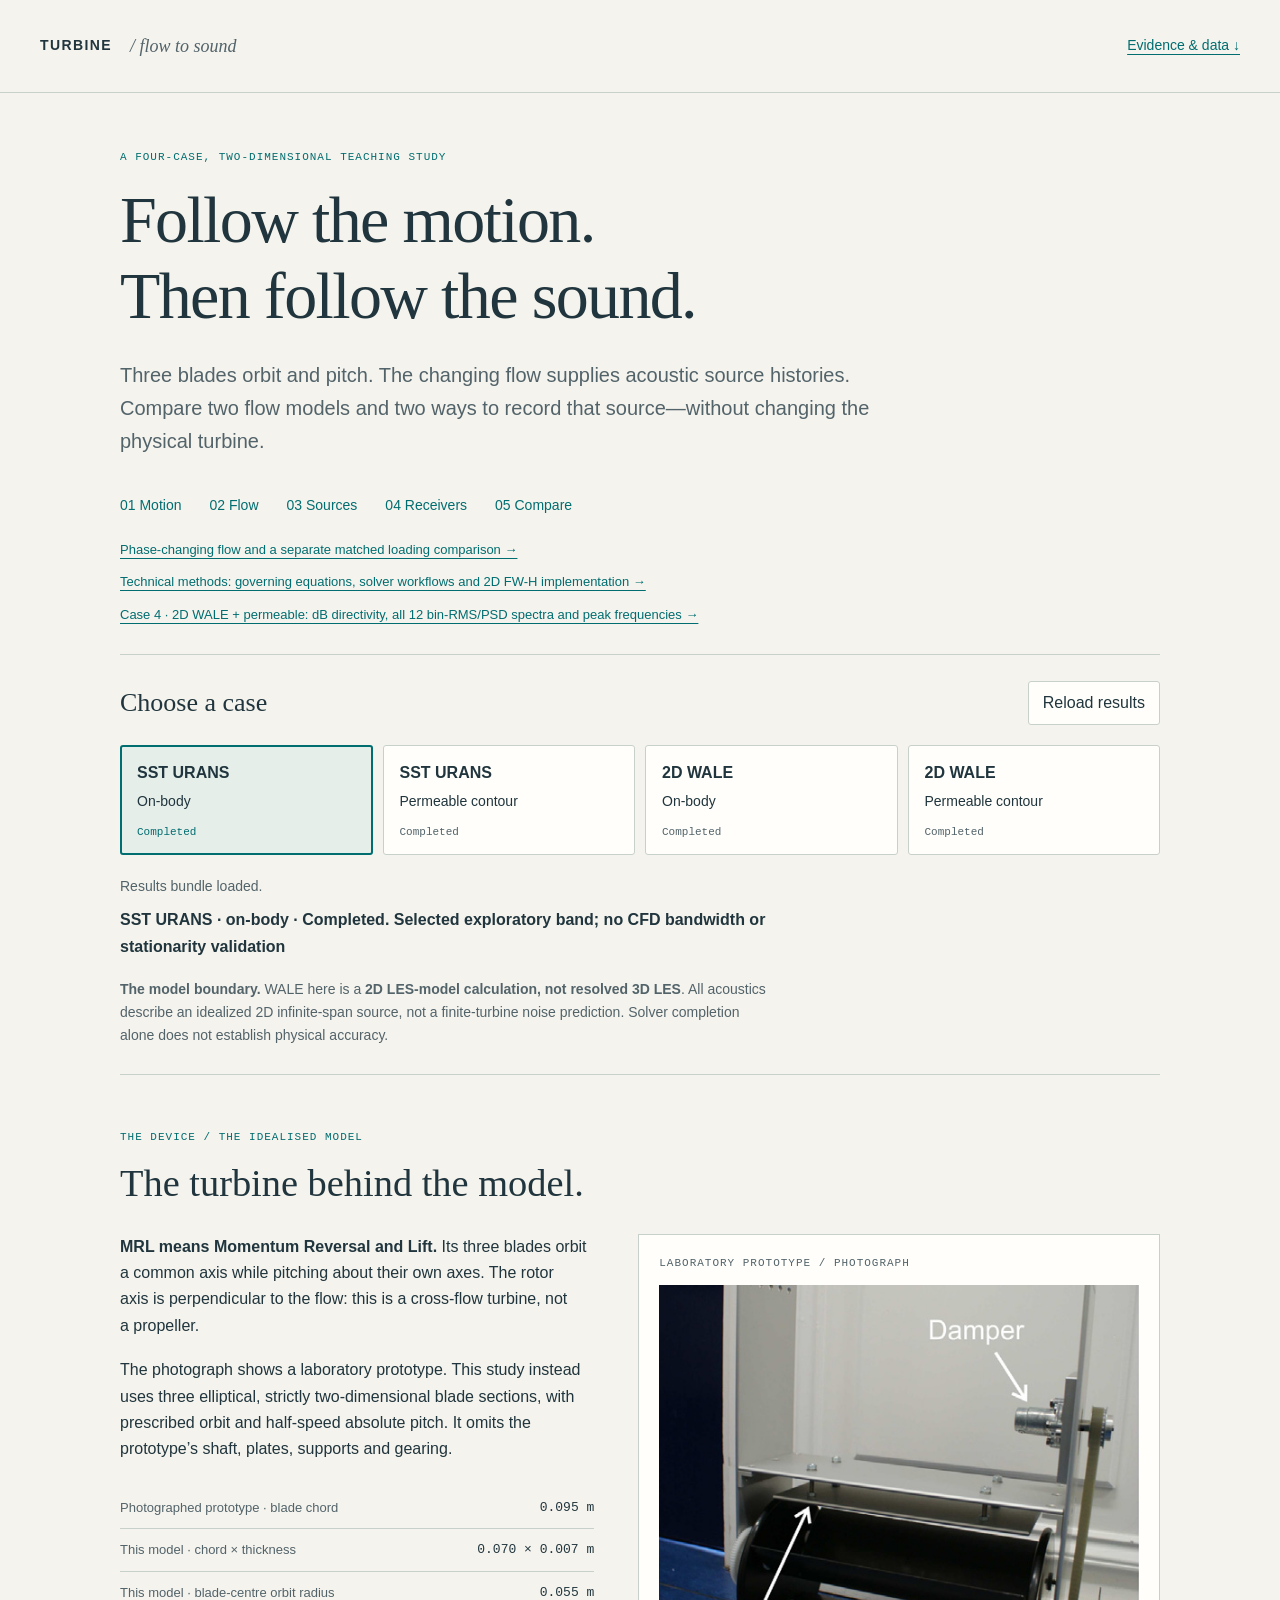
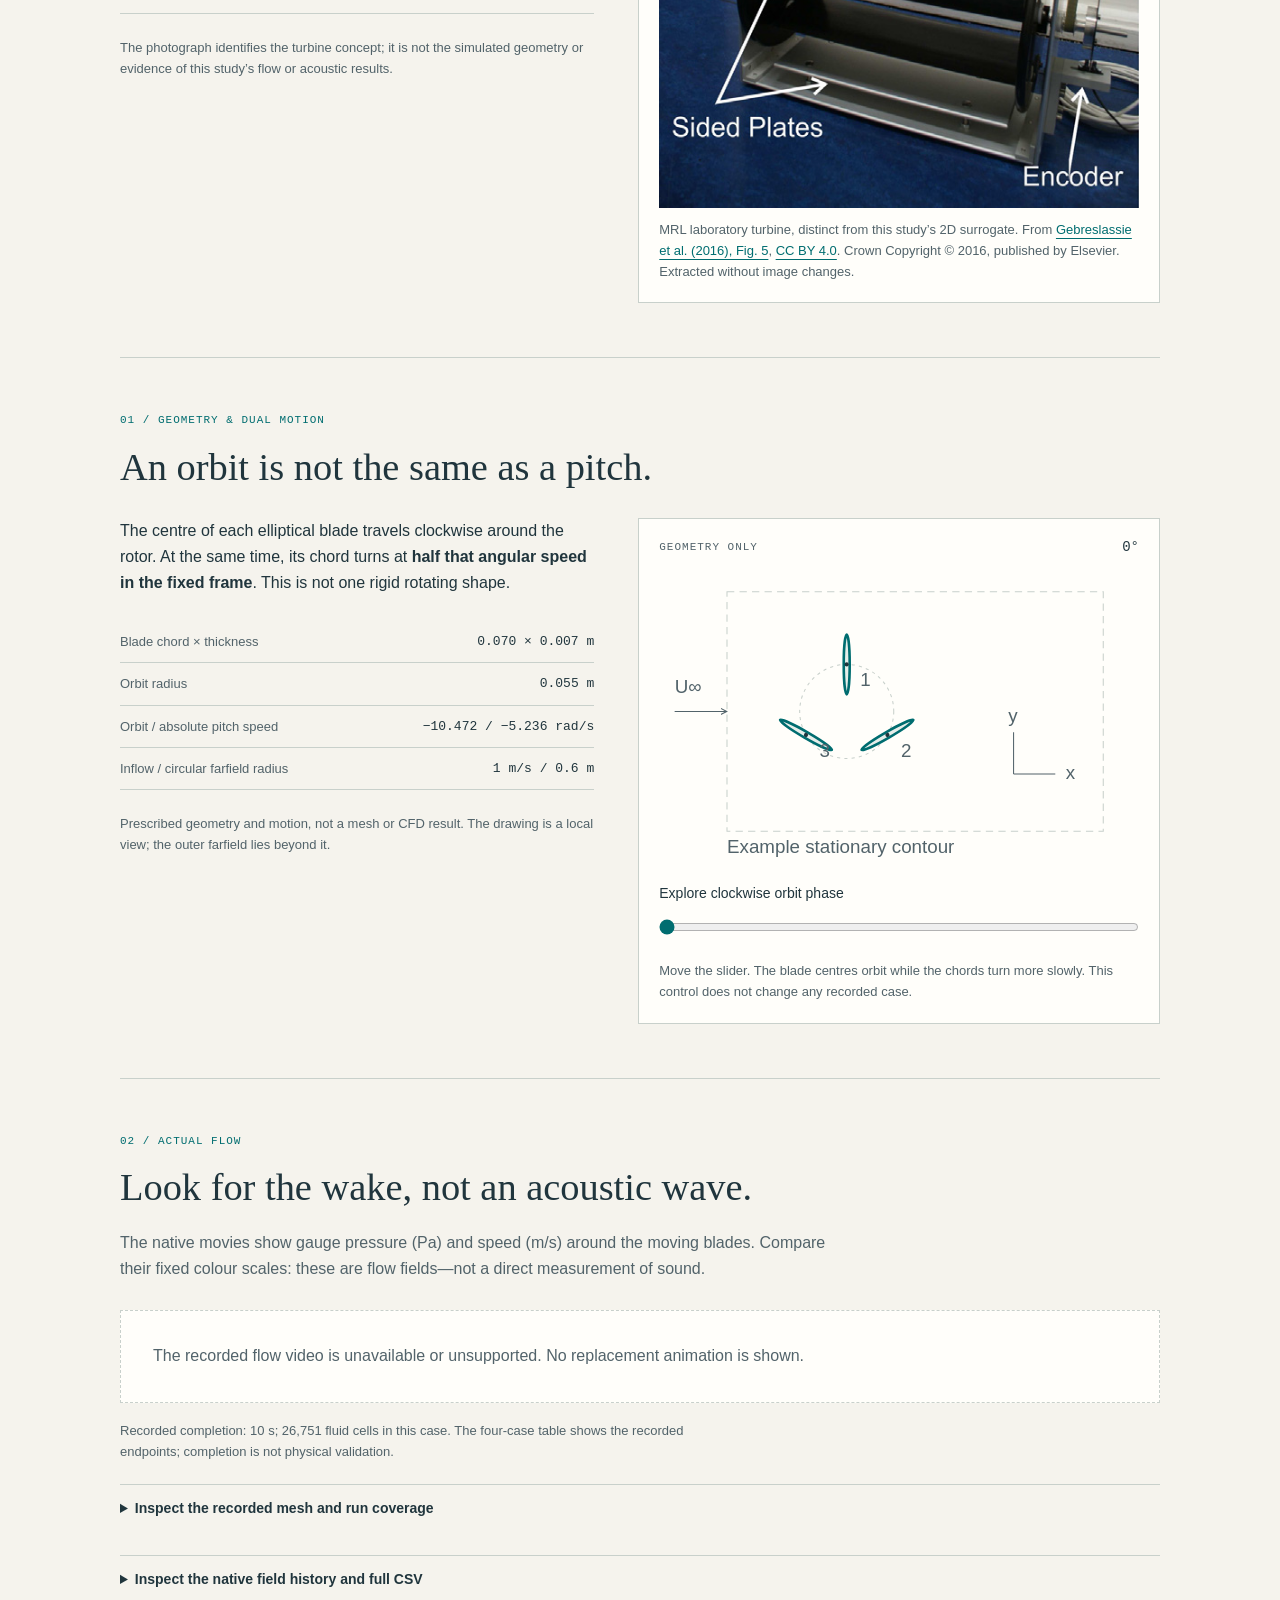
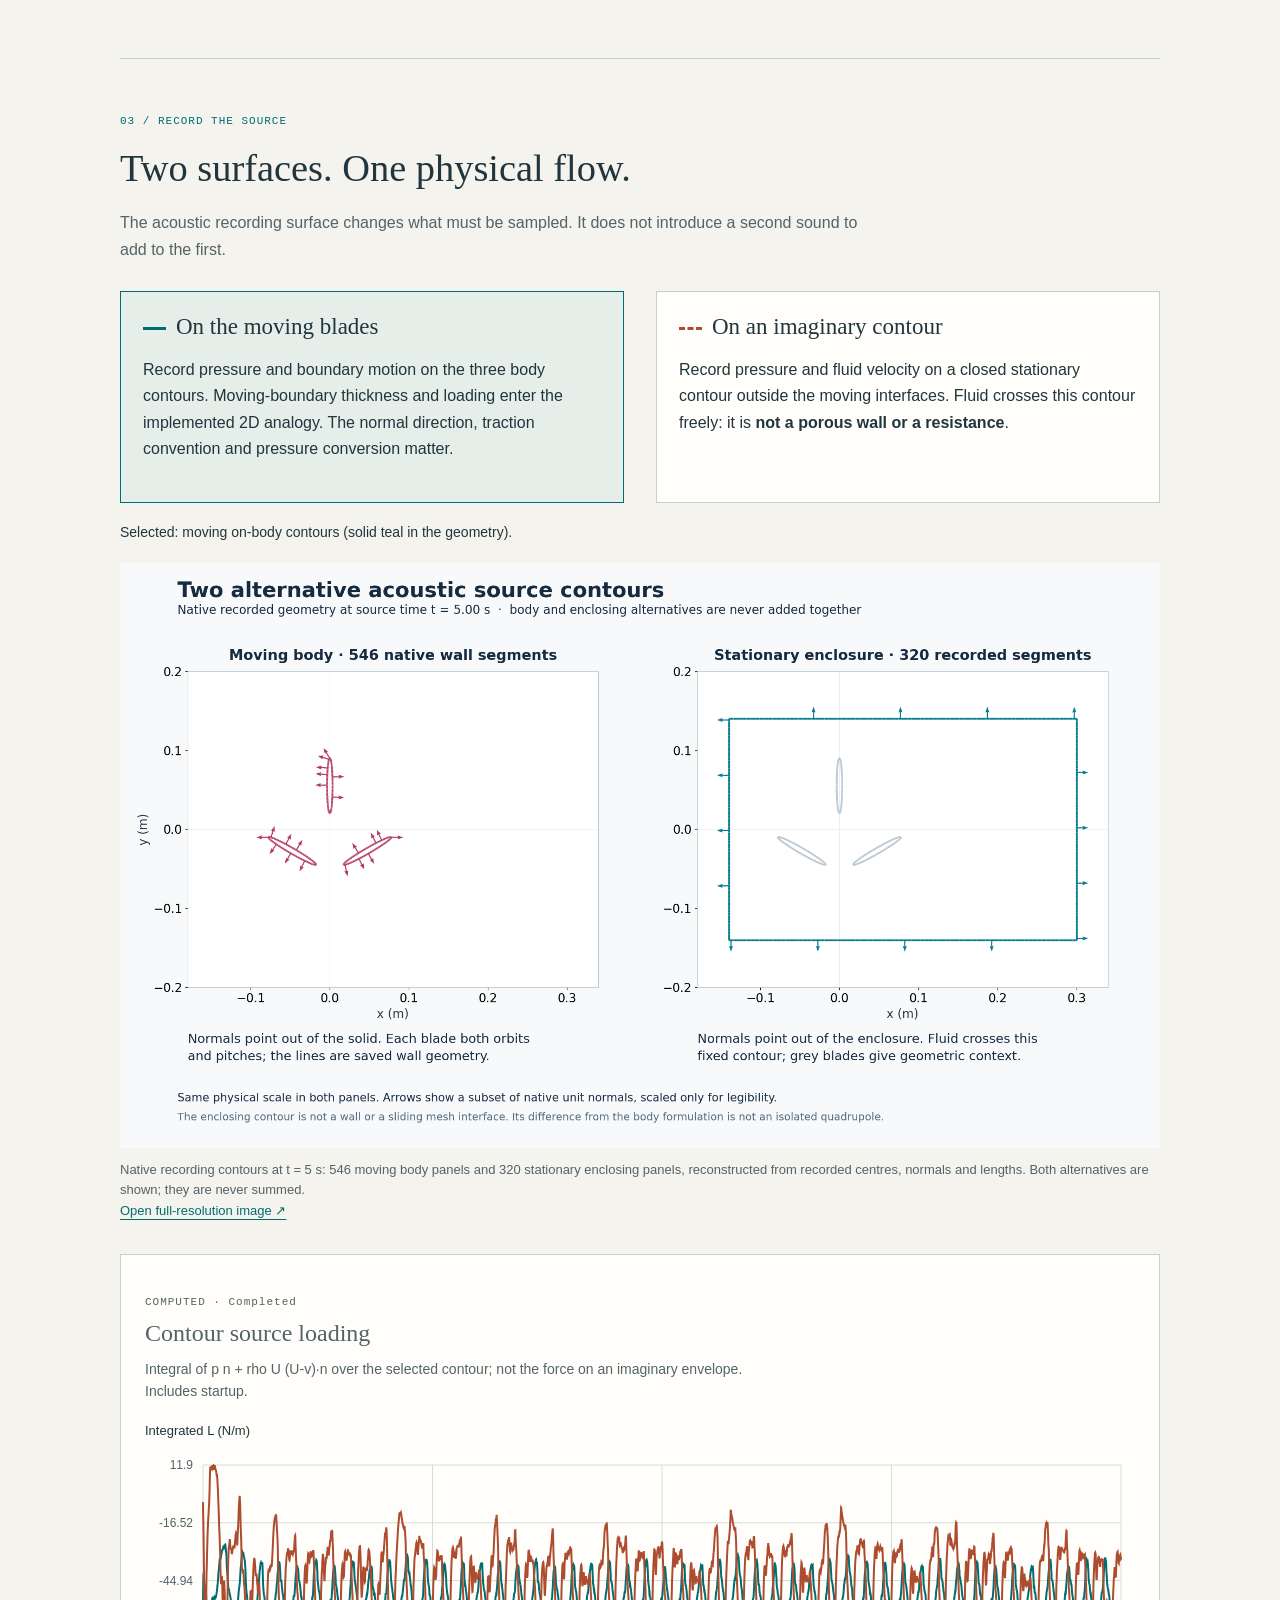
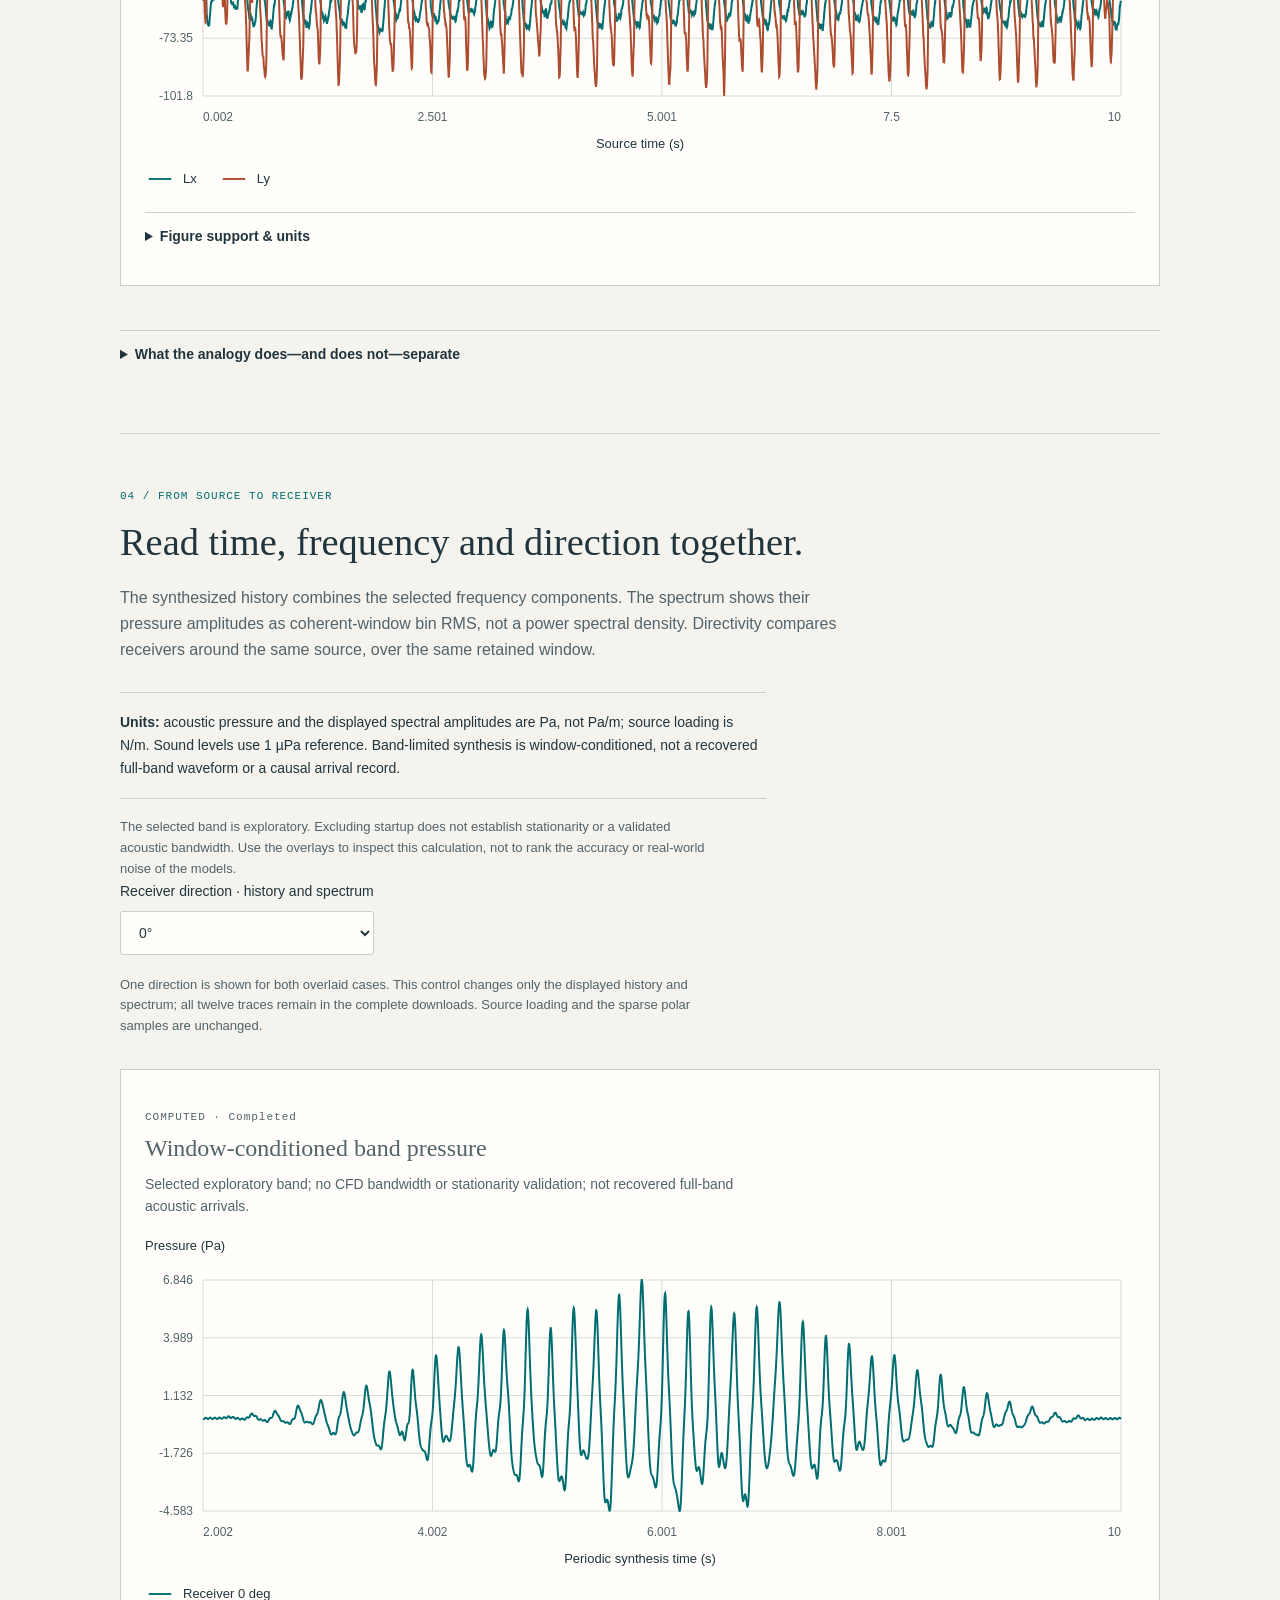
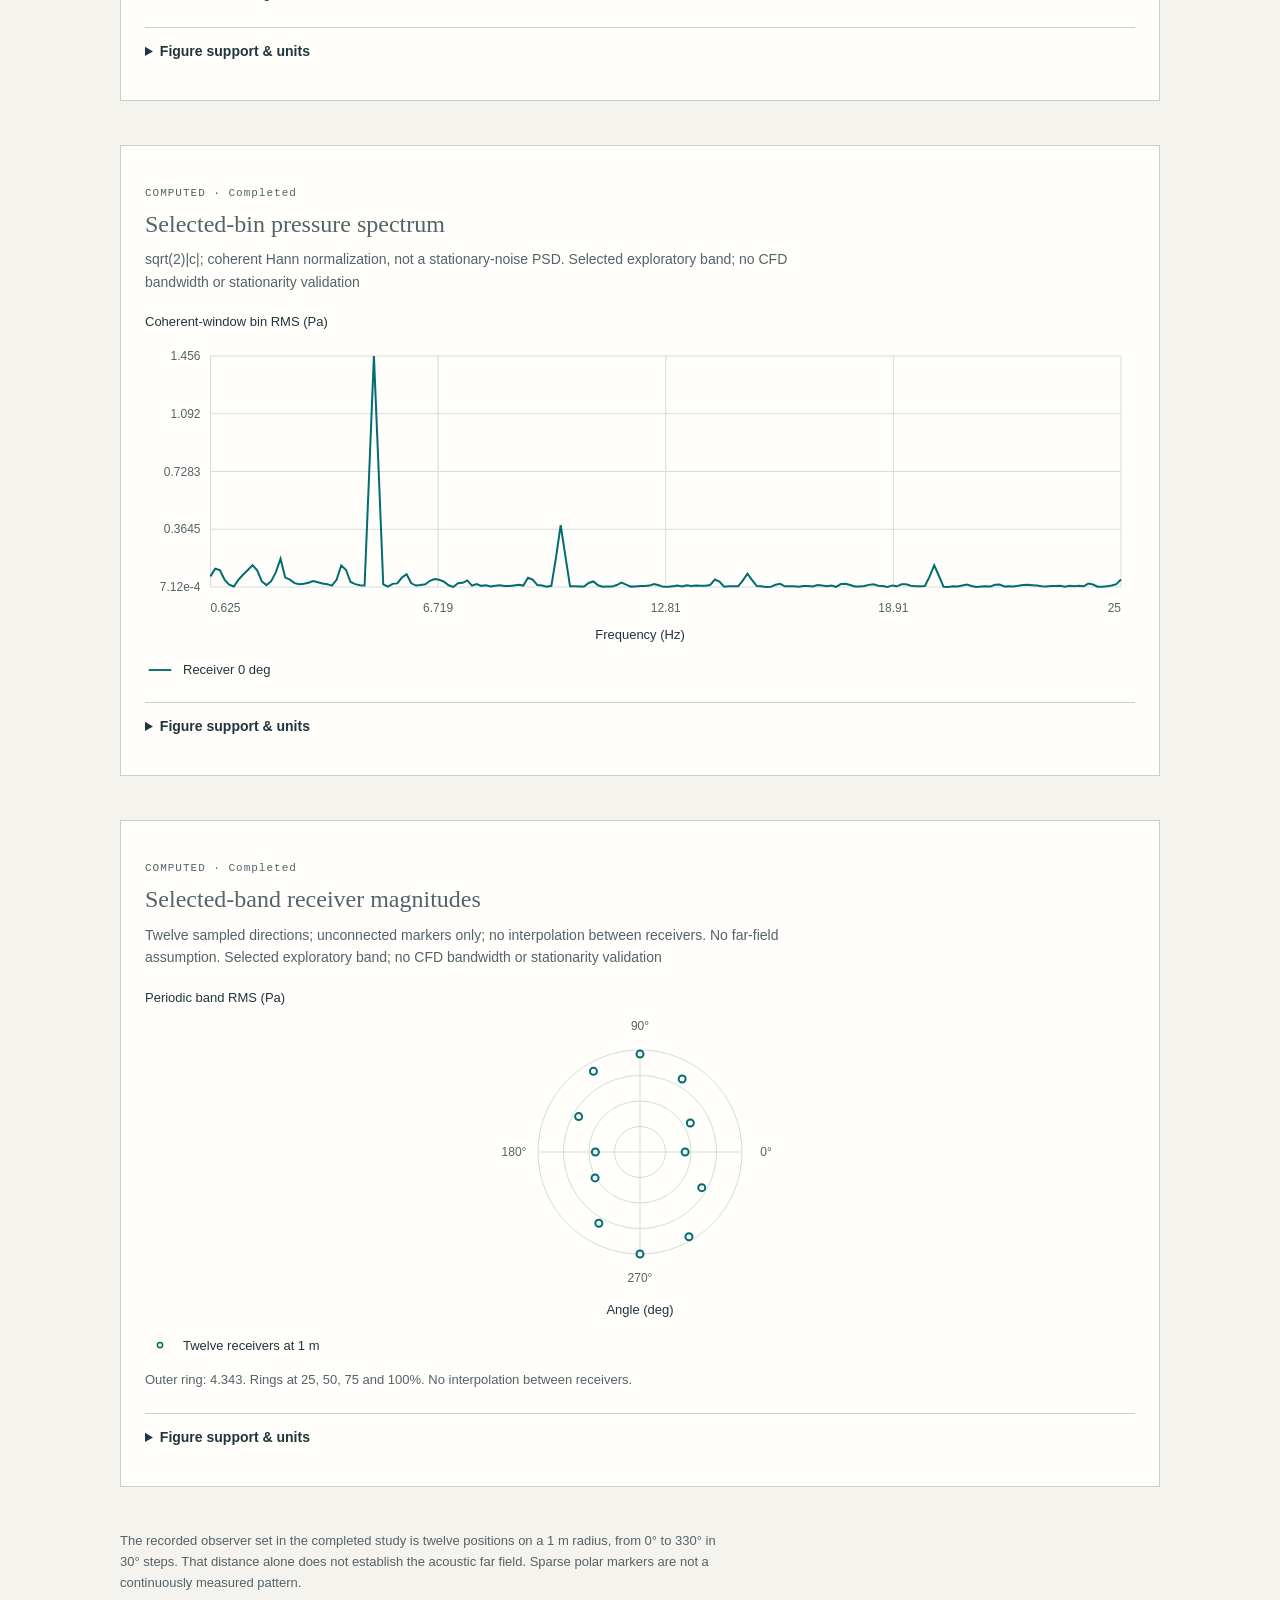
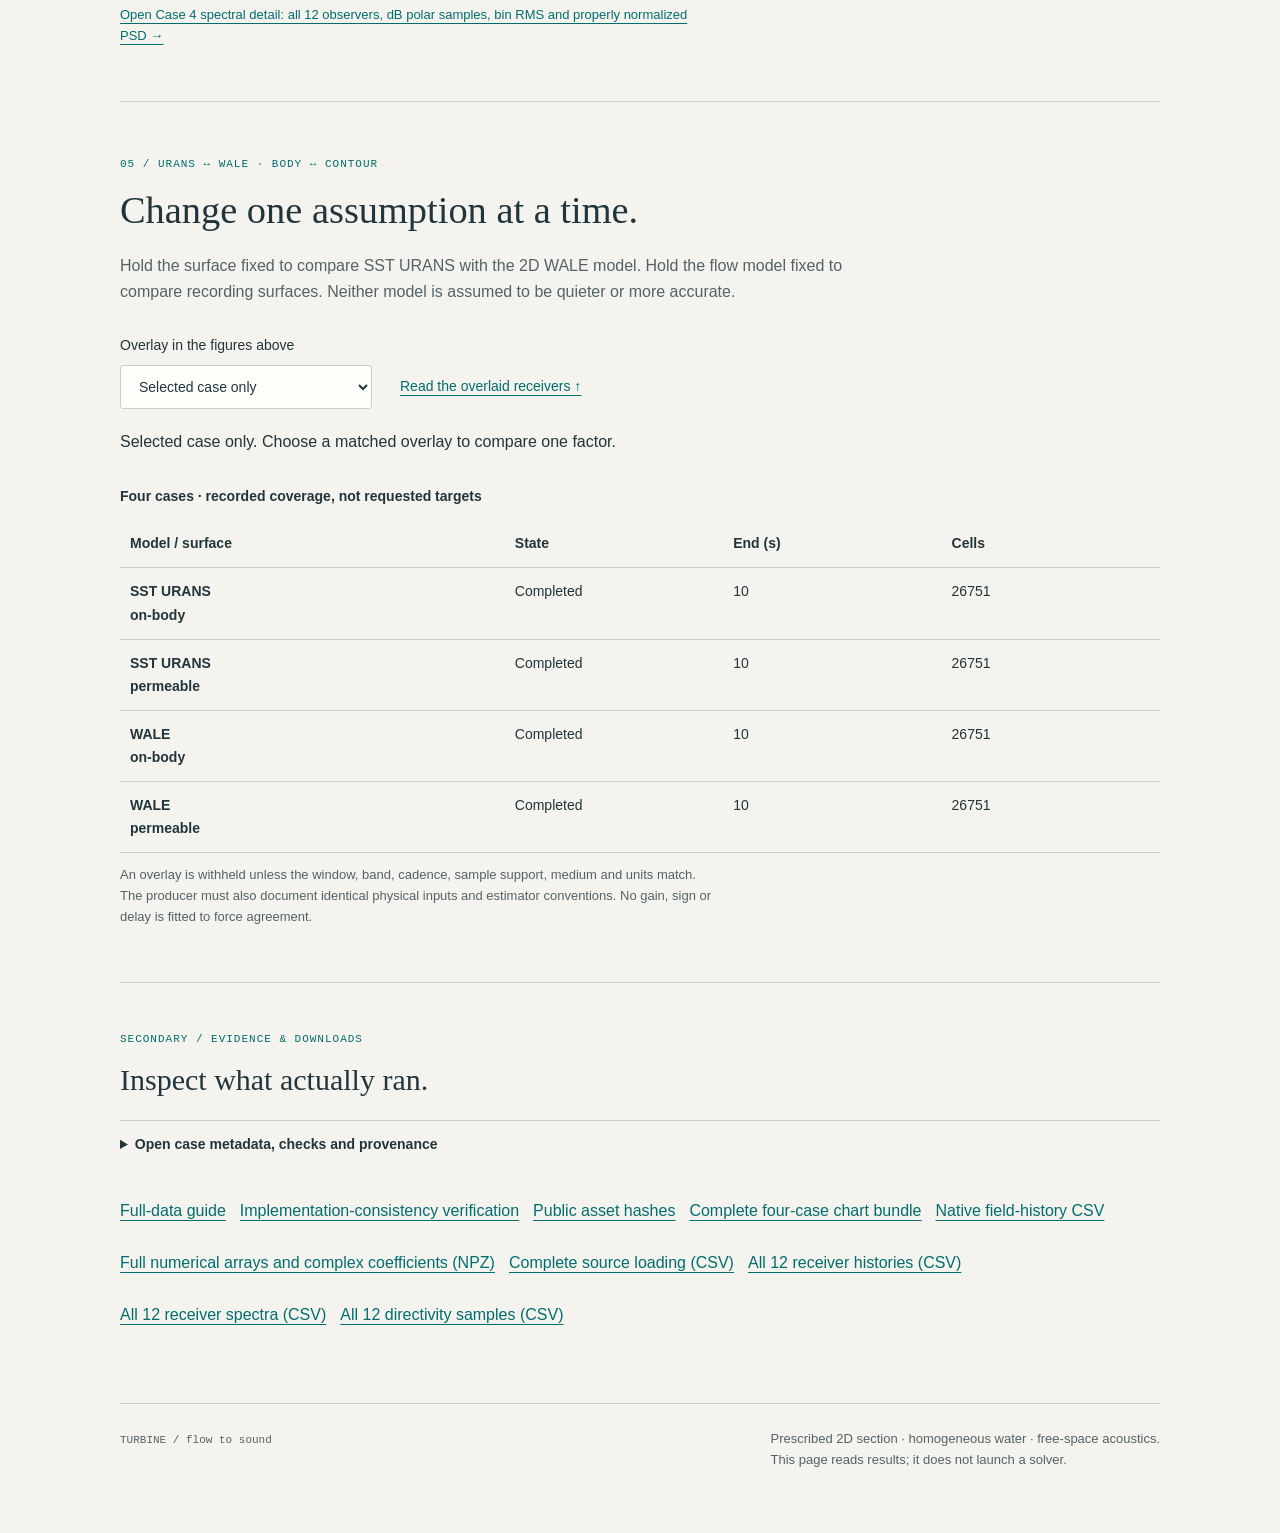
==== commit fca5069a: "feat: add Case 4 dB directivity and twelve-observer spectra" ====
--- a/site/index.html
+++ b/site/index.html
@@ -21,6 +21,7 @@
     <nav class="lesson-nav" aria-label="Learning sequence"><a href="#geometry">01 Motion</a><a href="#flow">02 Flow</a><a href="#sources">03 Sources</a><a href="#receivers">04 Receivers</a><a href="#comparison">05 Compare</a></nav>
     <p class="figure-note"><a href="./cavitation.html">Phase-changing flow and a separate matched loading comparison →</a></p>
     <p class="figure-note"><a href="./methods.html">Technical methods: governing equations, solver workflows and 2D FW-H implementation →</a></p>
+    <p class="figure-note"><a href="./case4-spectra.html">Case 4 · 2D WALE + permeable: dB directivity, all 12 bin-RMS/PSD spectra and peak frequencies →</a></p>
   </section>
 
   <section class="case-panel" aria-labelledby="case-heading">
@@ -96,6 +97,7 @@
     <p class="figure-note">One direction is shown for both overlaid cases. This control changes only the displayed history and spectrum; all twelve traces remain in the complete downloads. Source loading and the sparse polar samples are unchanged.</p>
     <div id="receiver-charts"><p class="empty-state">Receiver histories, spectra and directivity are pending native source histories and verified acoustic reduction.</p></div>
     <p class="figure-note">The recorded observer set in the completed study is twelve positions on a 1 m radius, from 0° to 330° in 30° steps. That distance alone does not establish the acoustic far field. Sparse polar markers are not a continuously measured pattern.</p>
+    <p class="figure-note"><a href="./case4-spectra.html">Open Case 4 spectral detail: all 12 observers, dB polar samples, bin RMS and properly normalized PSD →</a></p>
   </section>
 
   <section id="comparison" class="lesson" aria-labelledby="comparison-heading">
